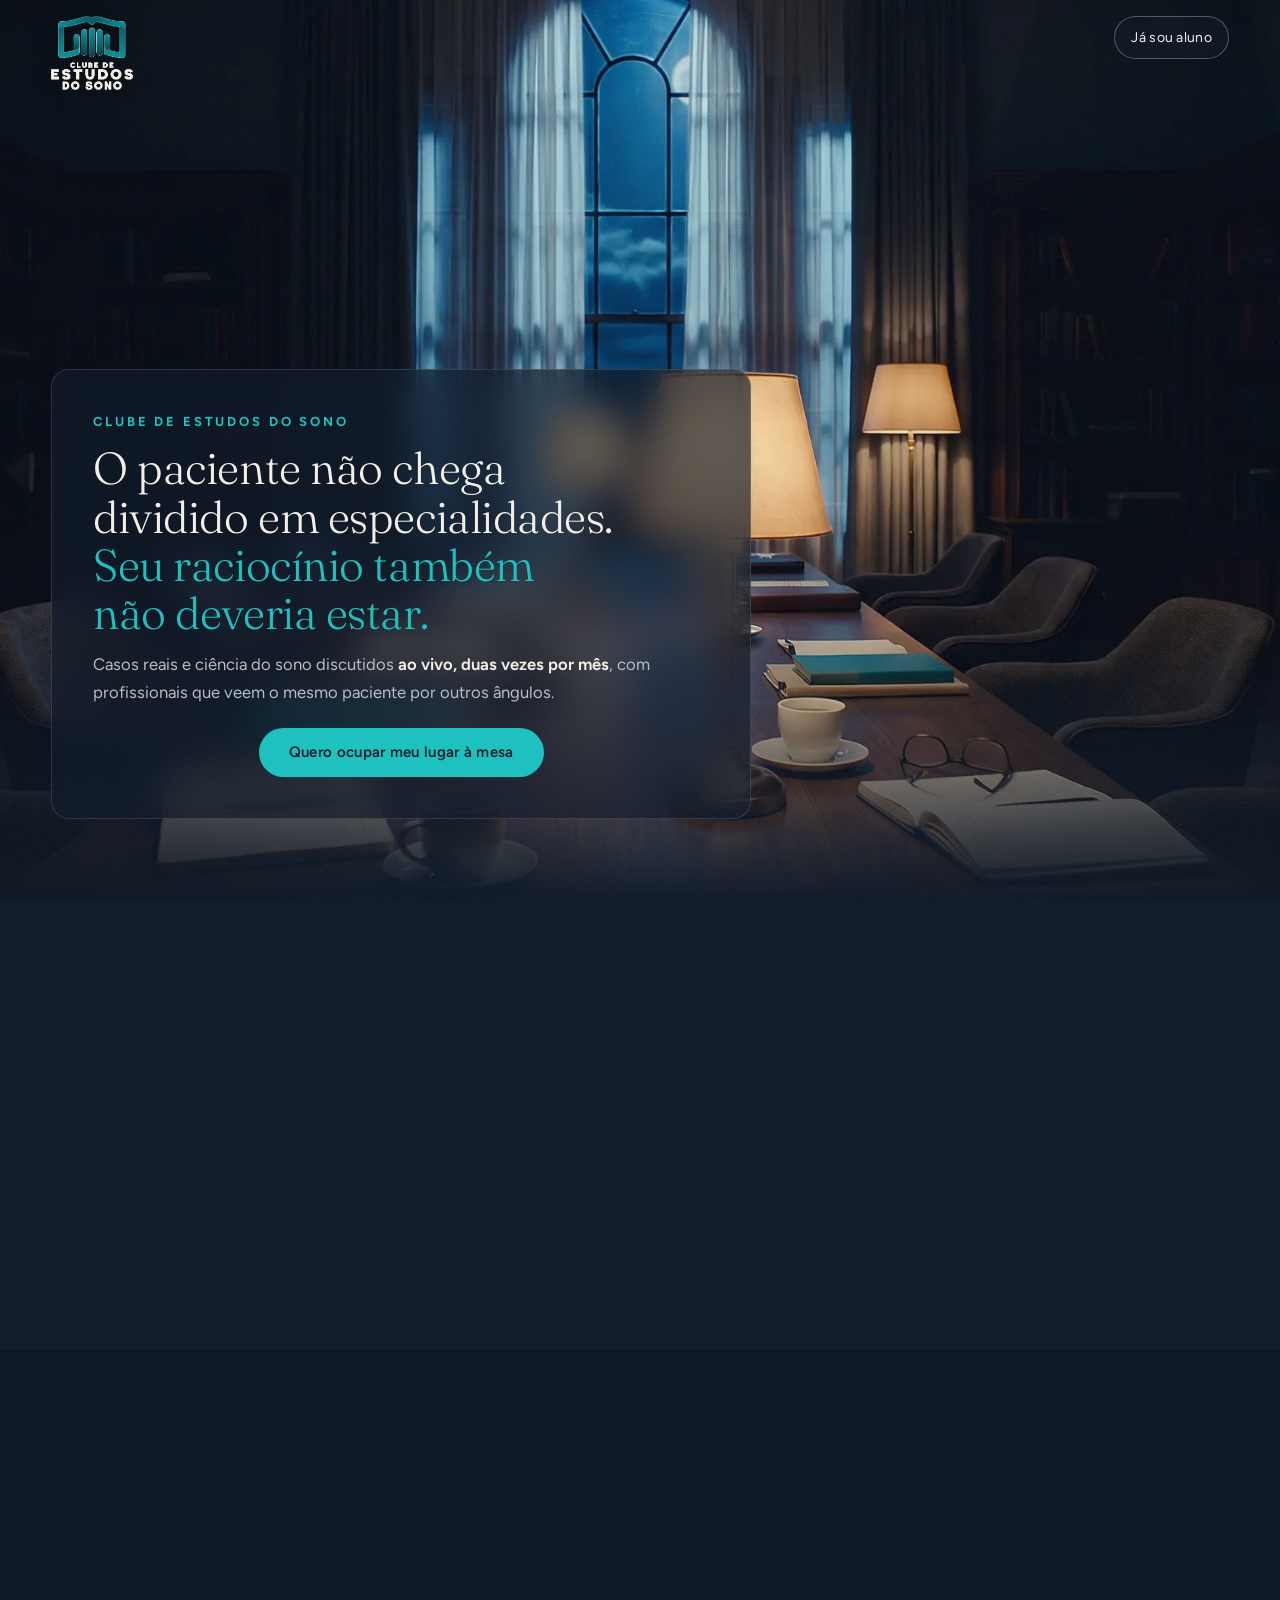
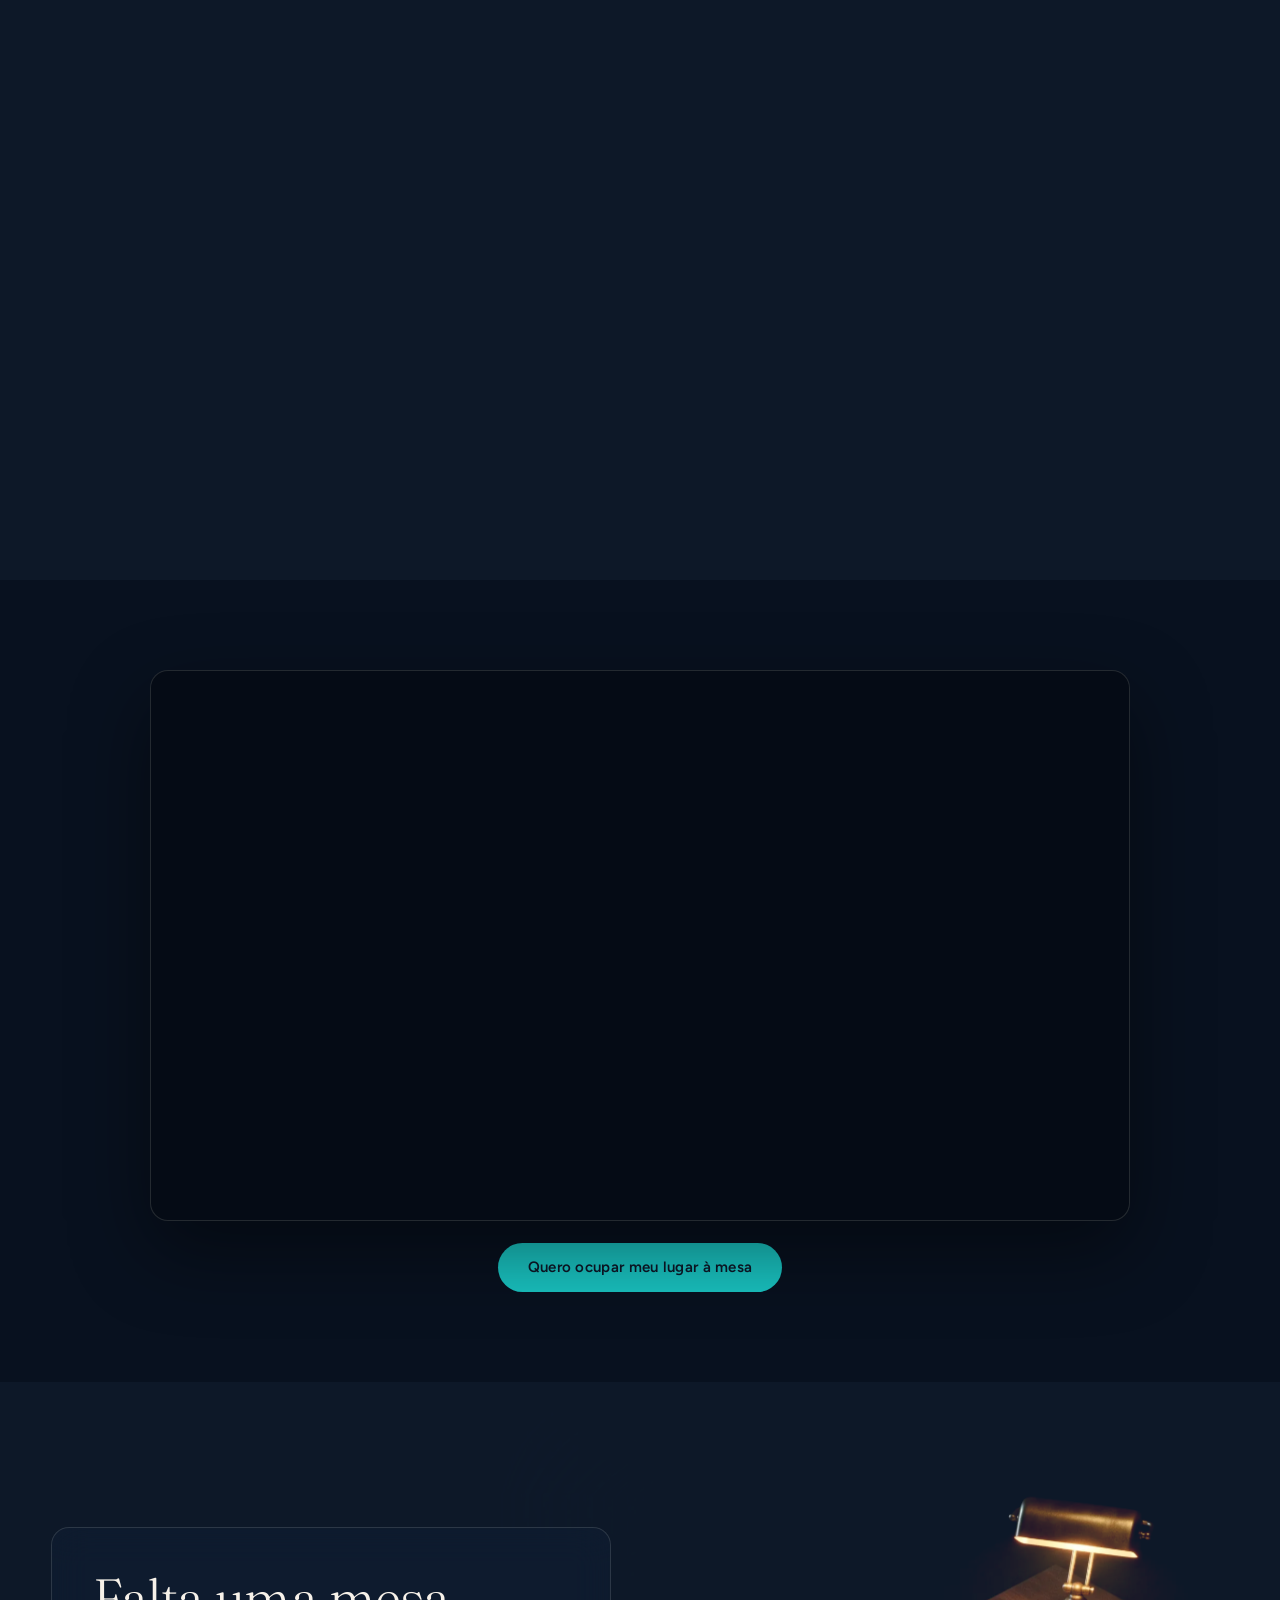
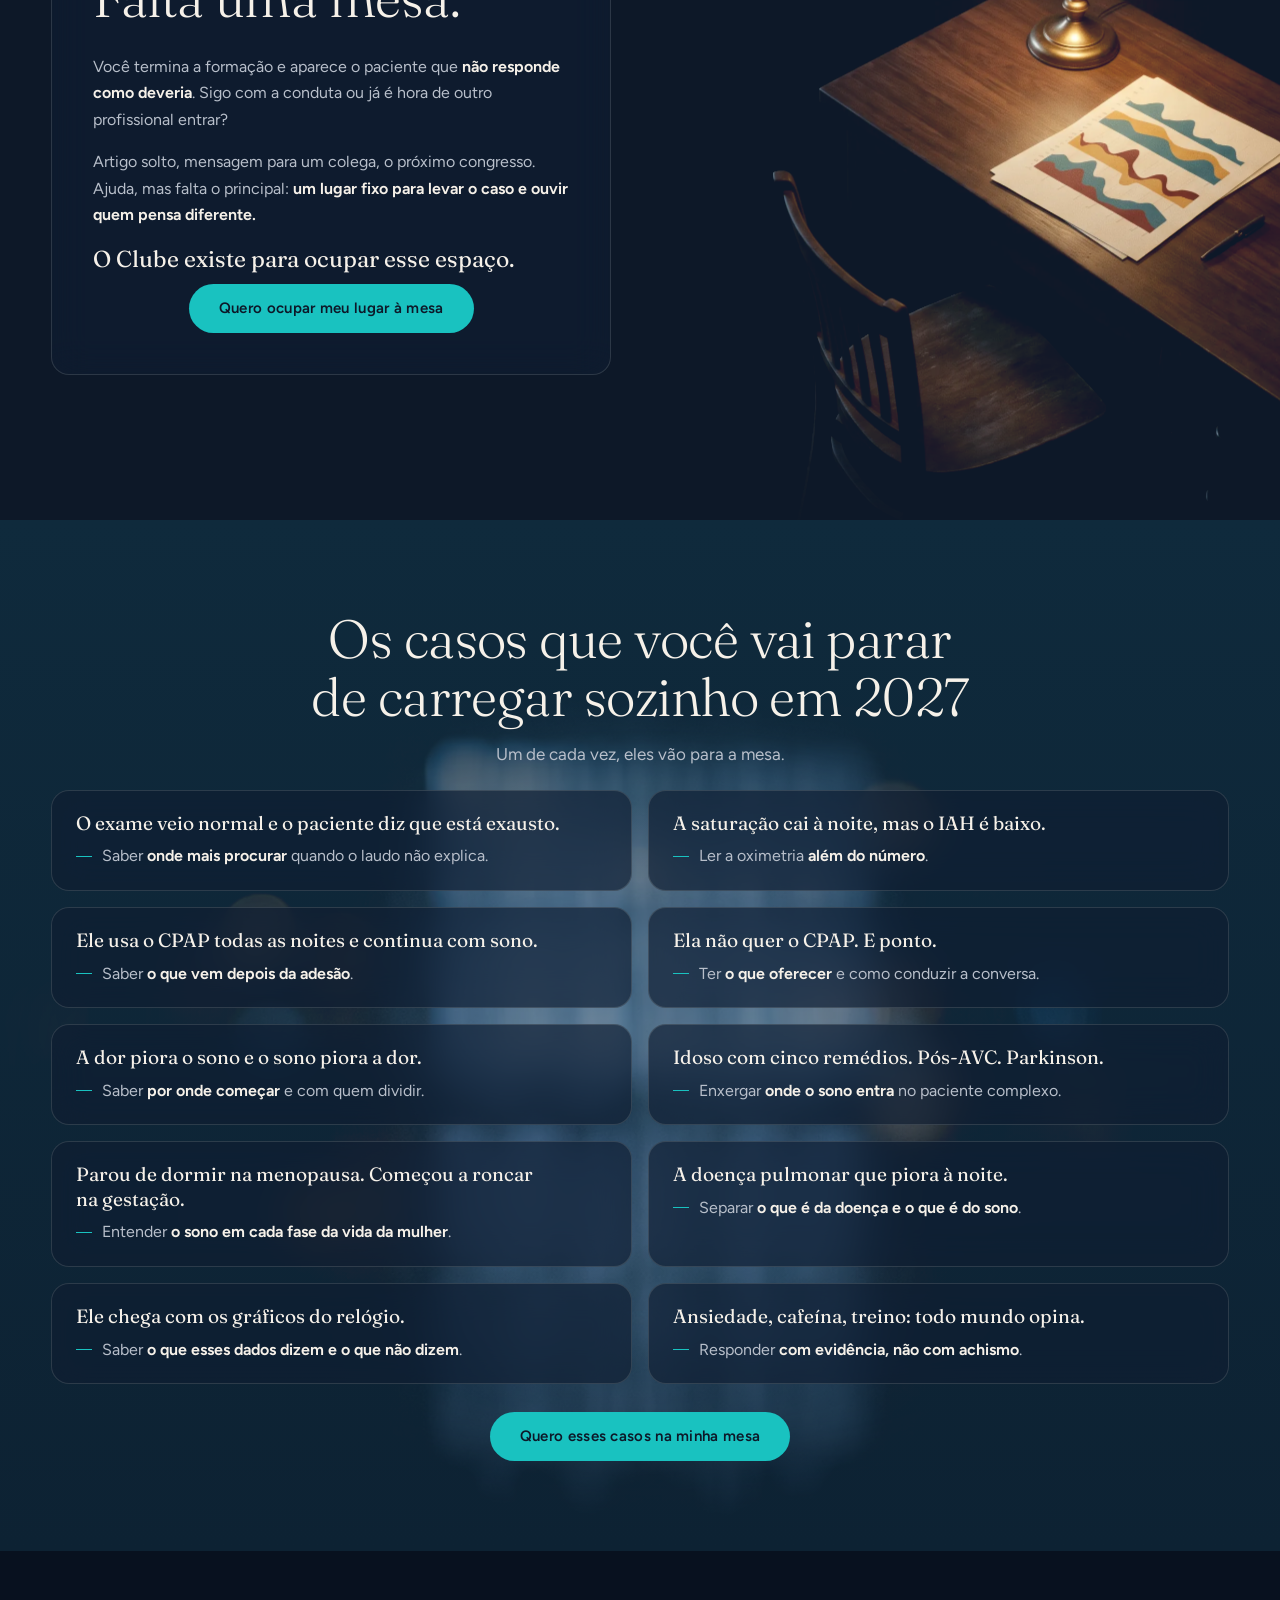
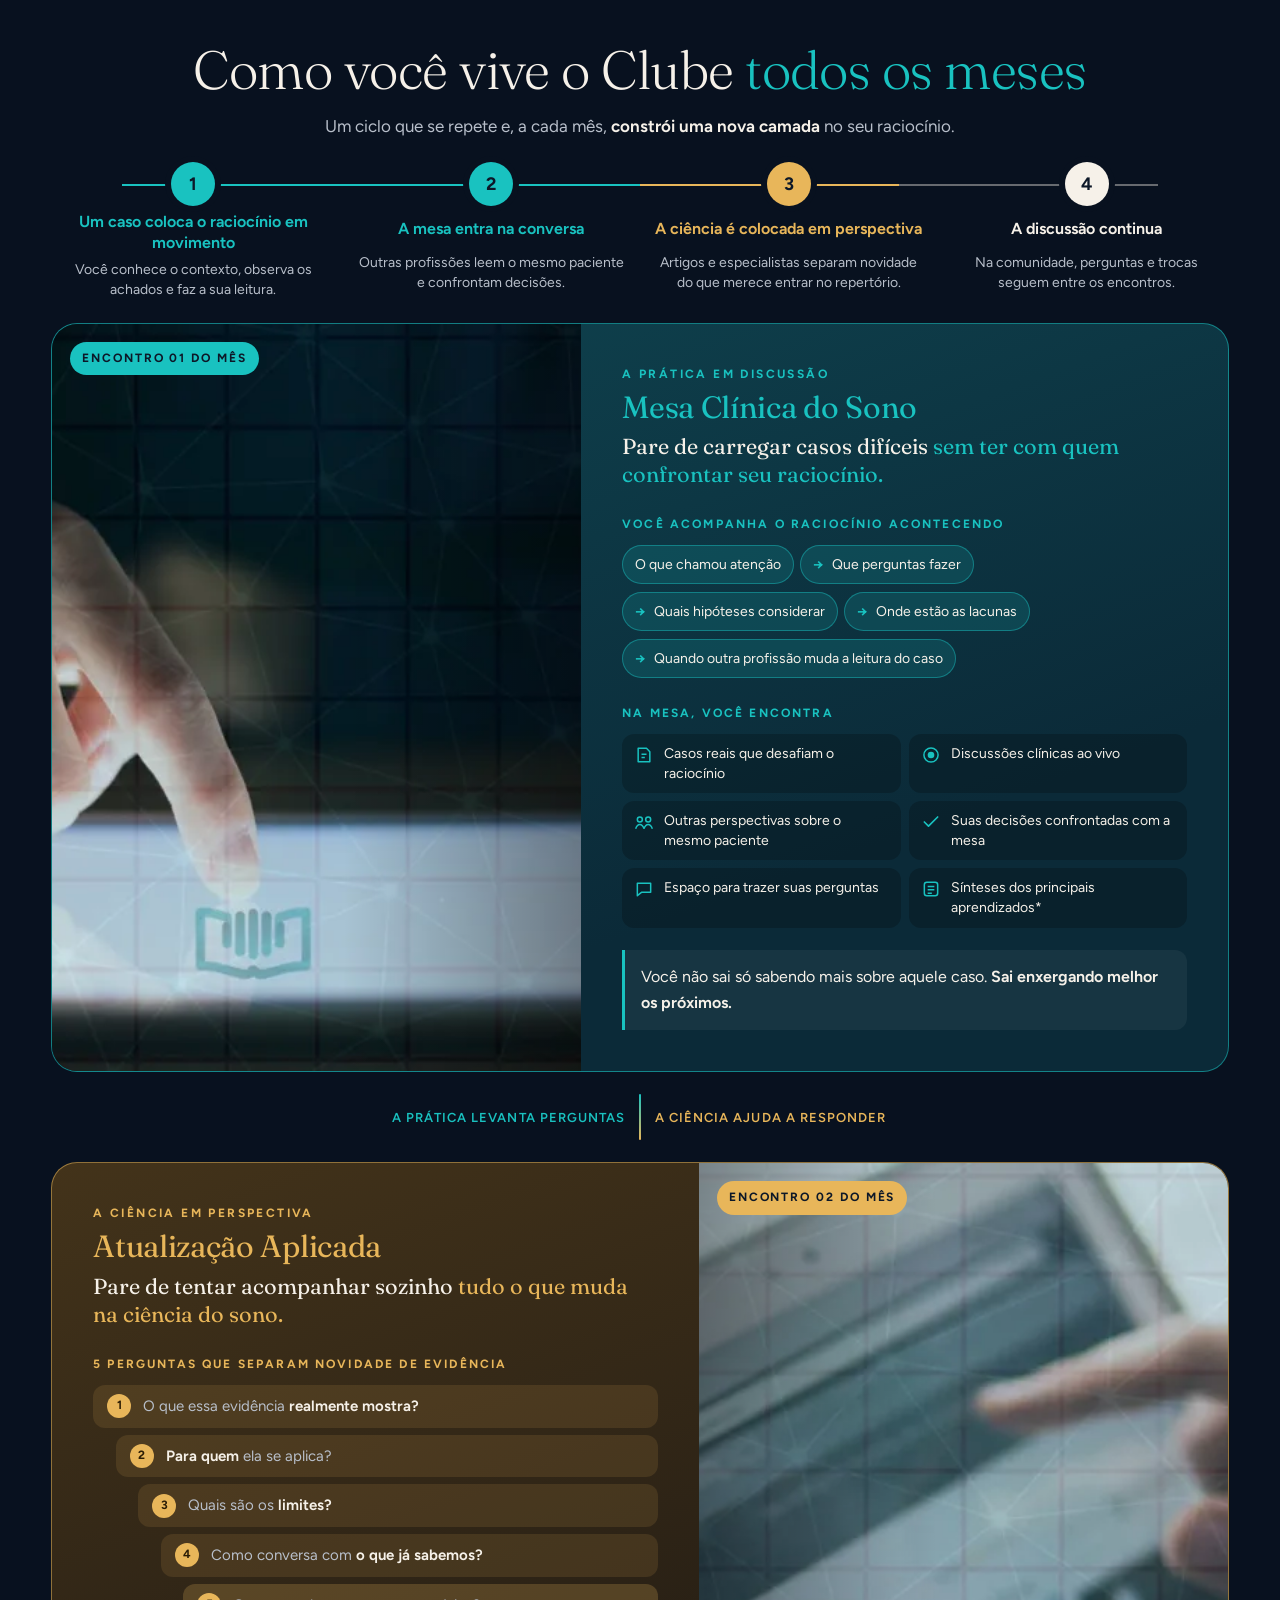
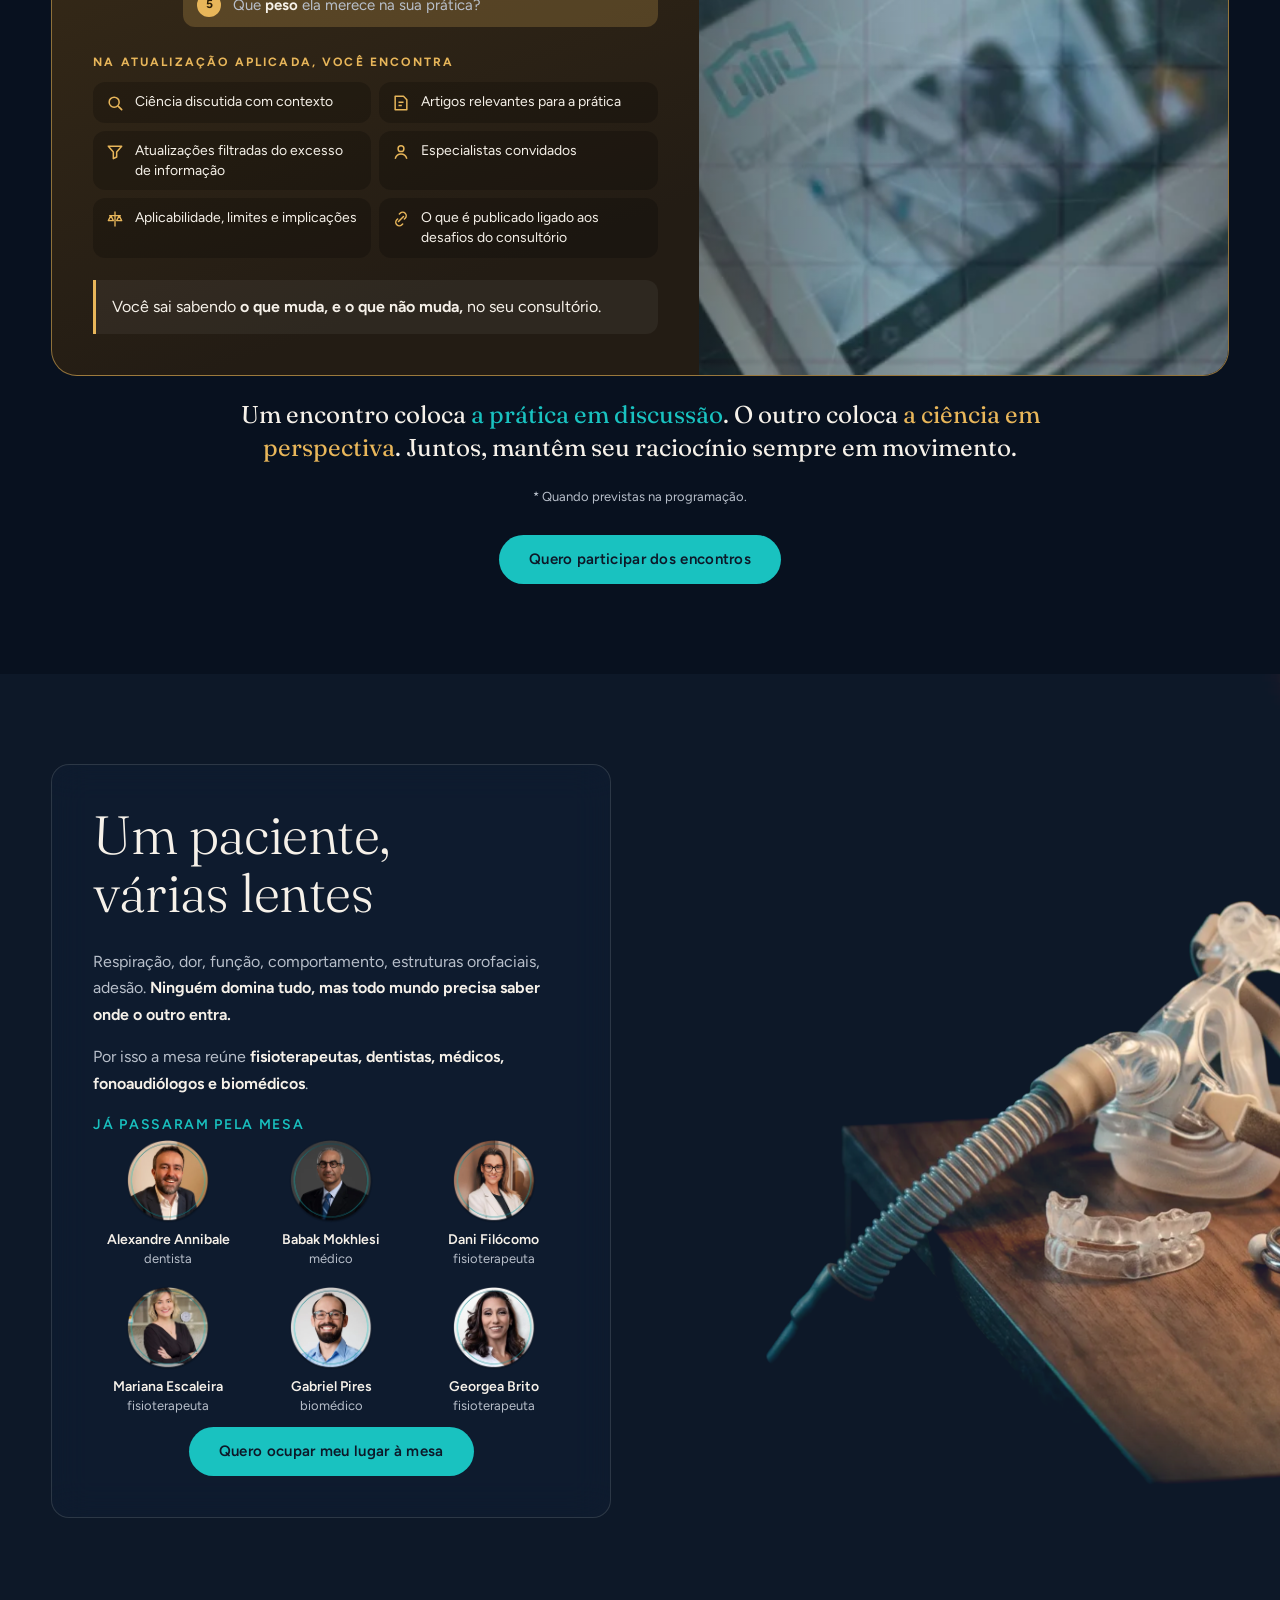
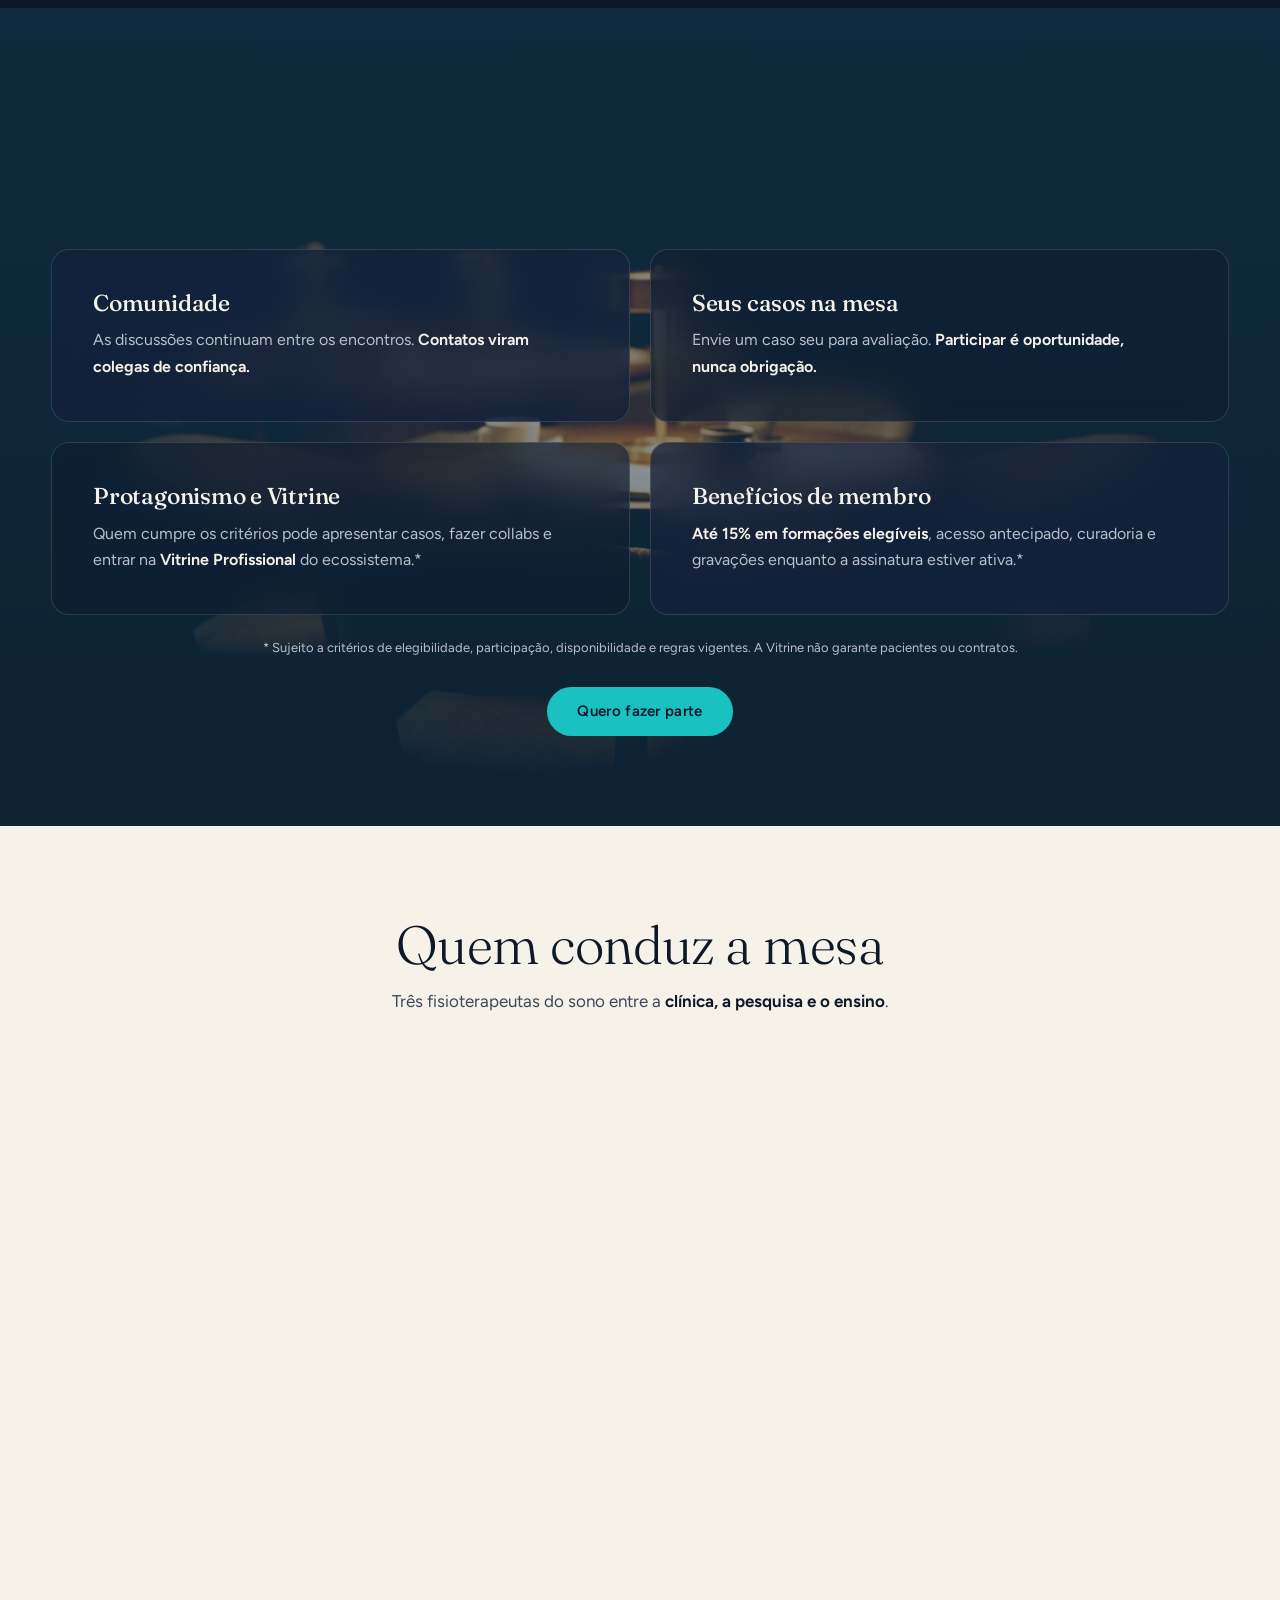
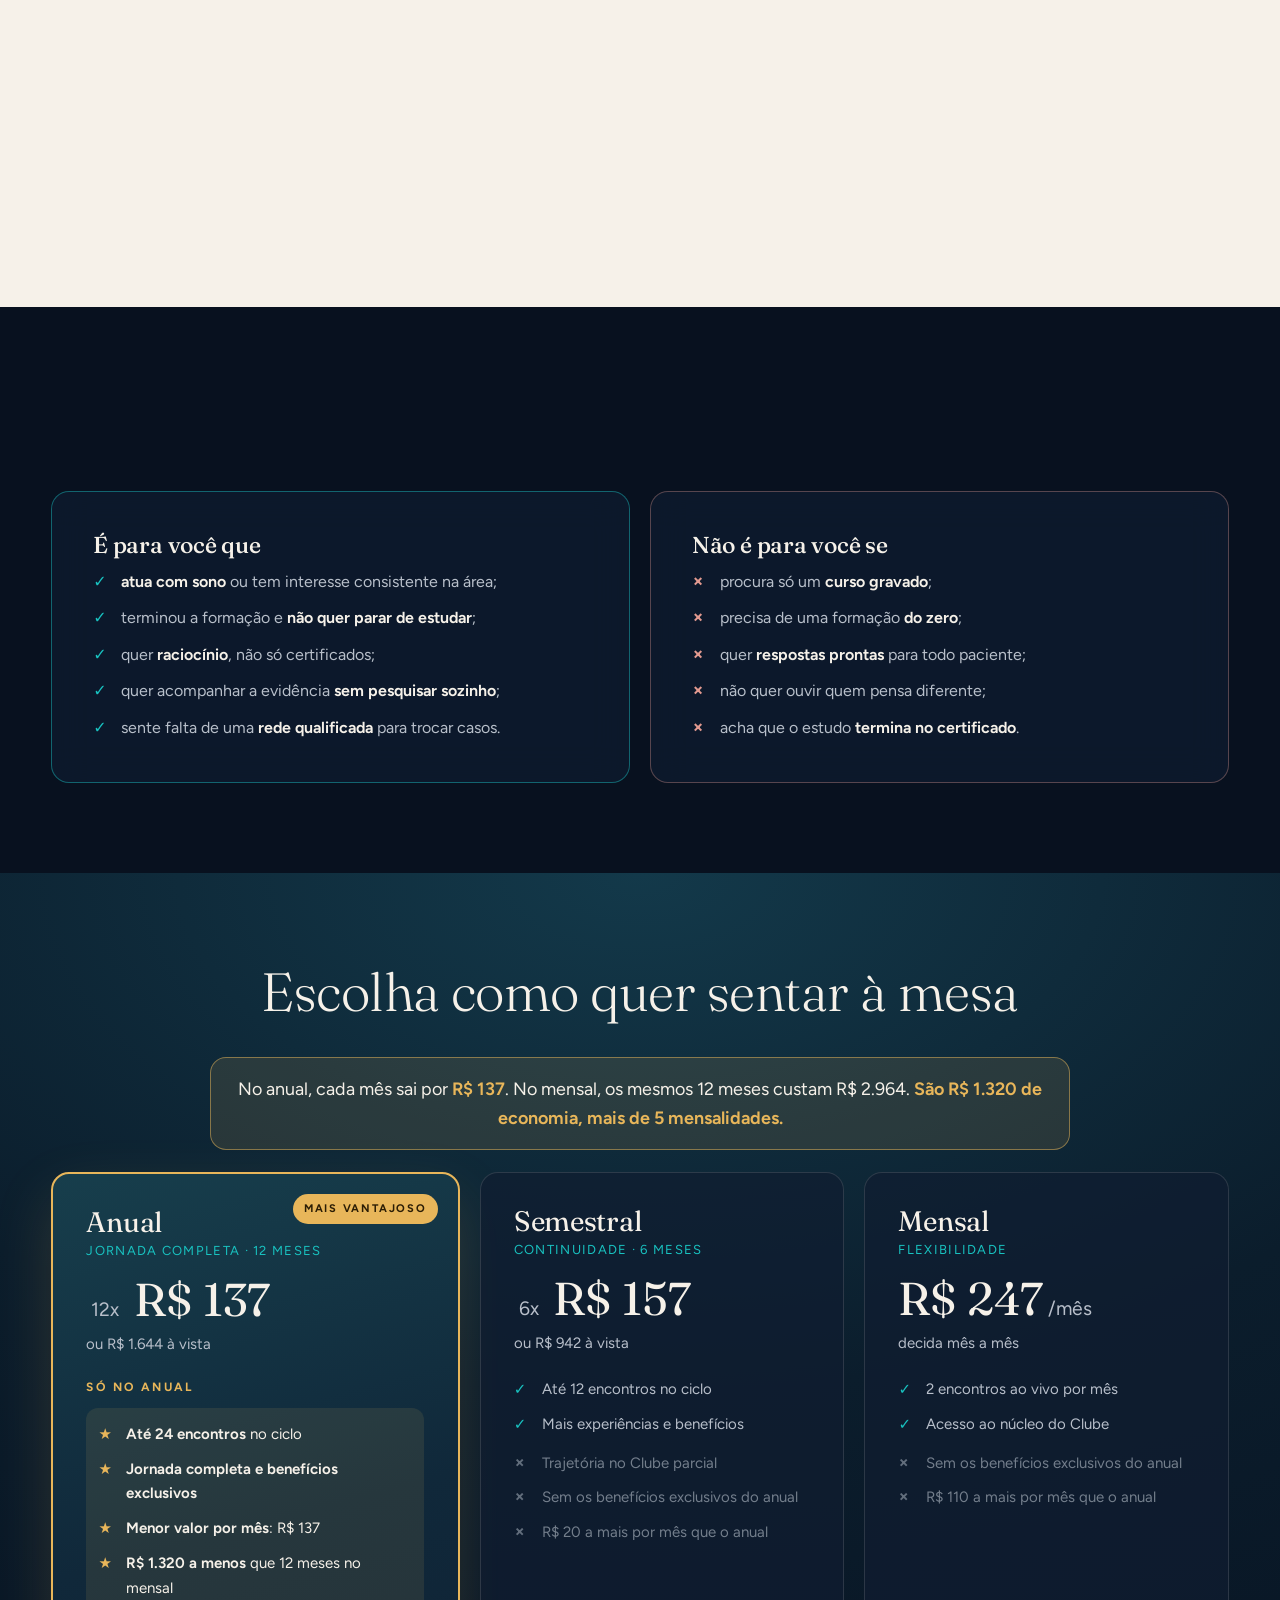
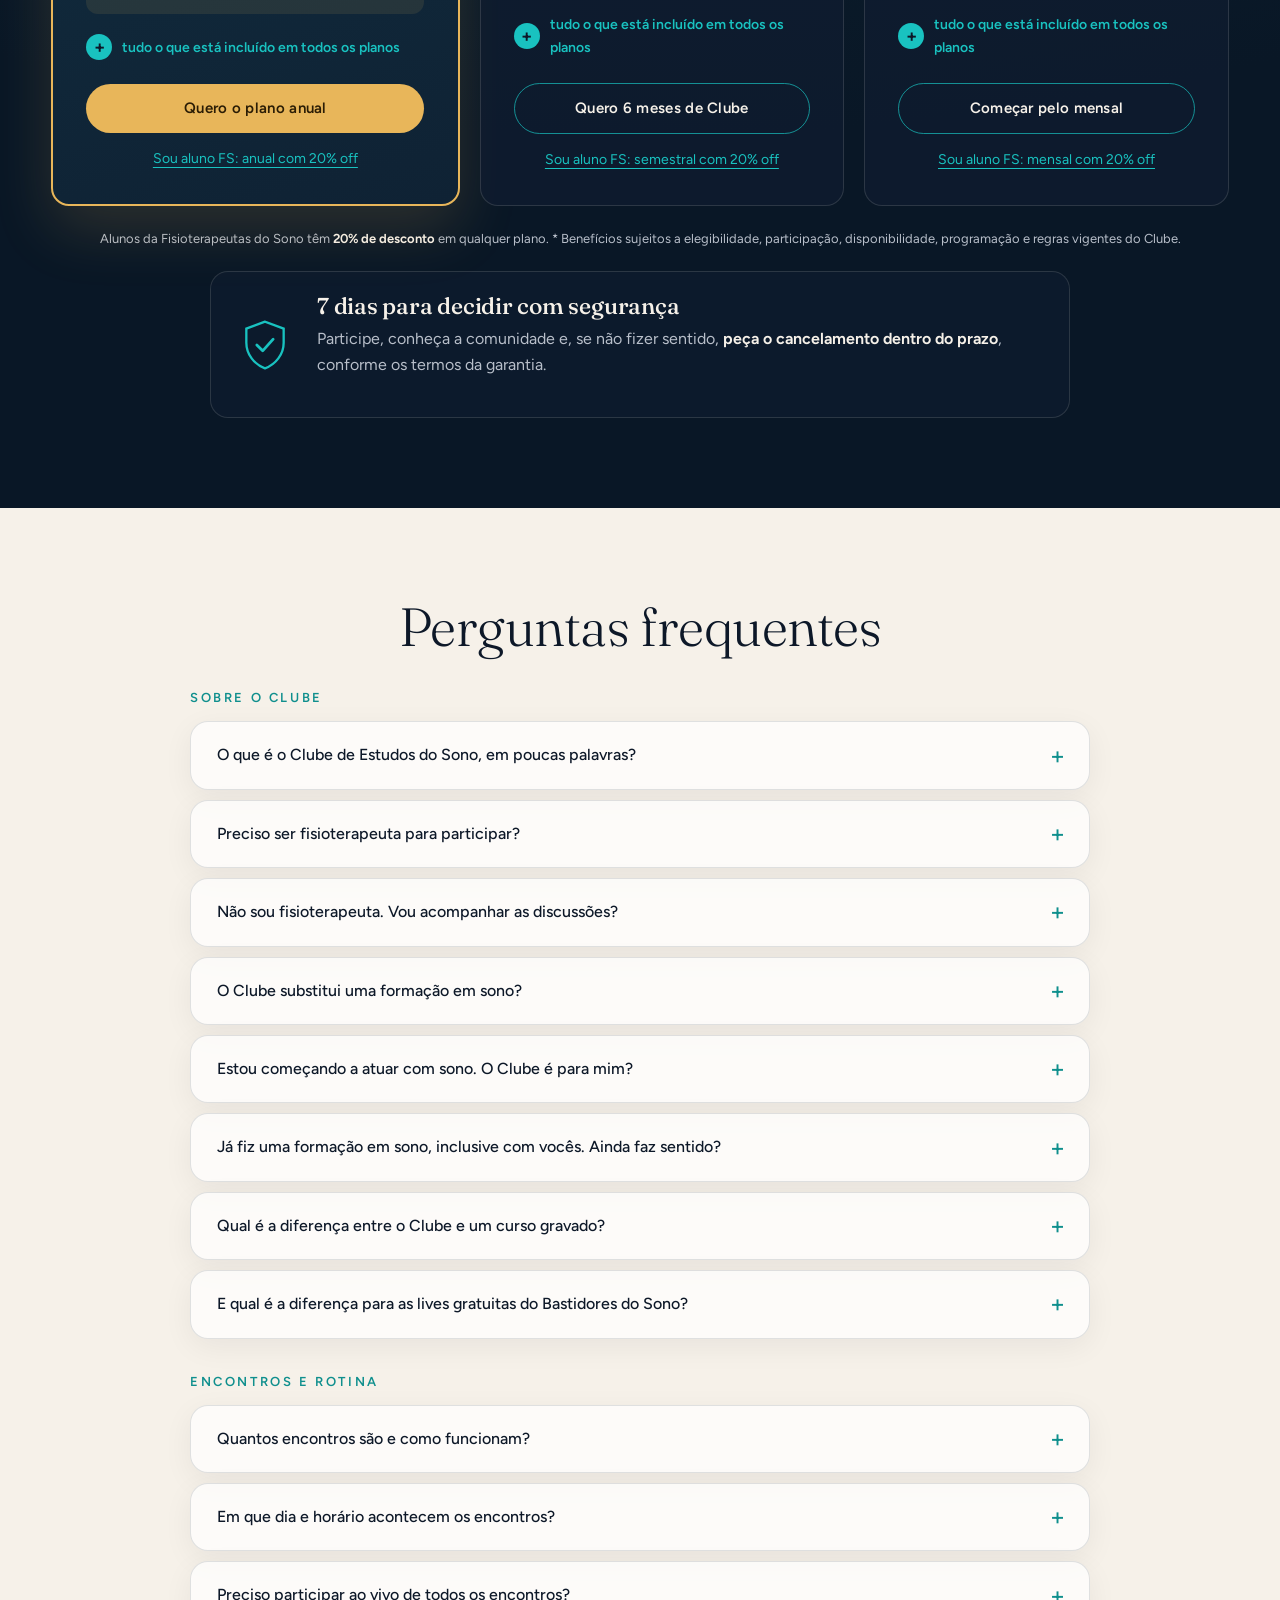
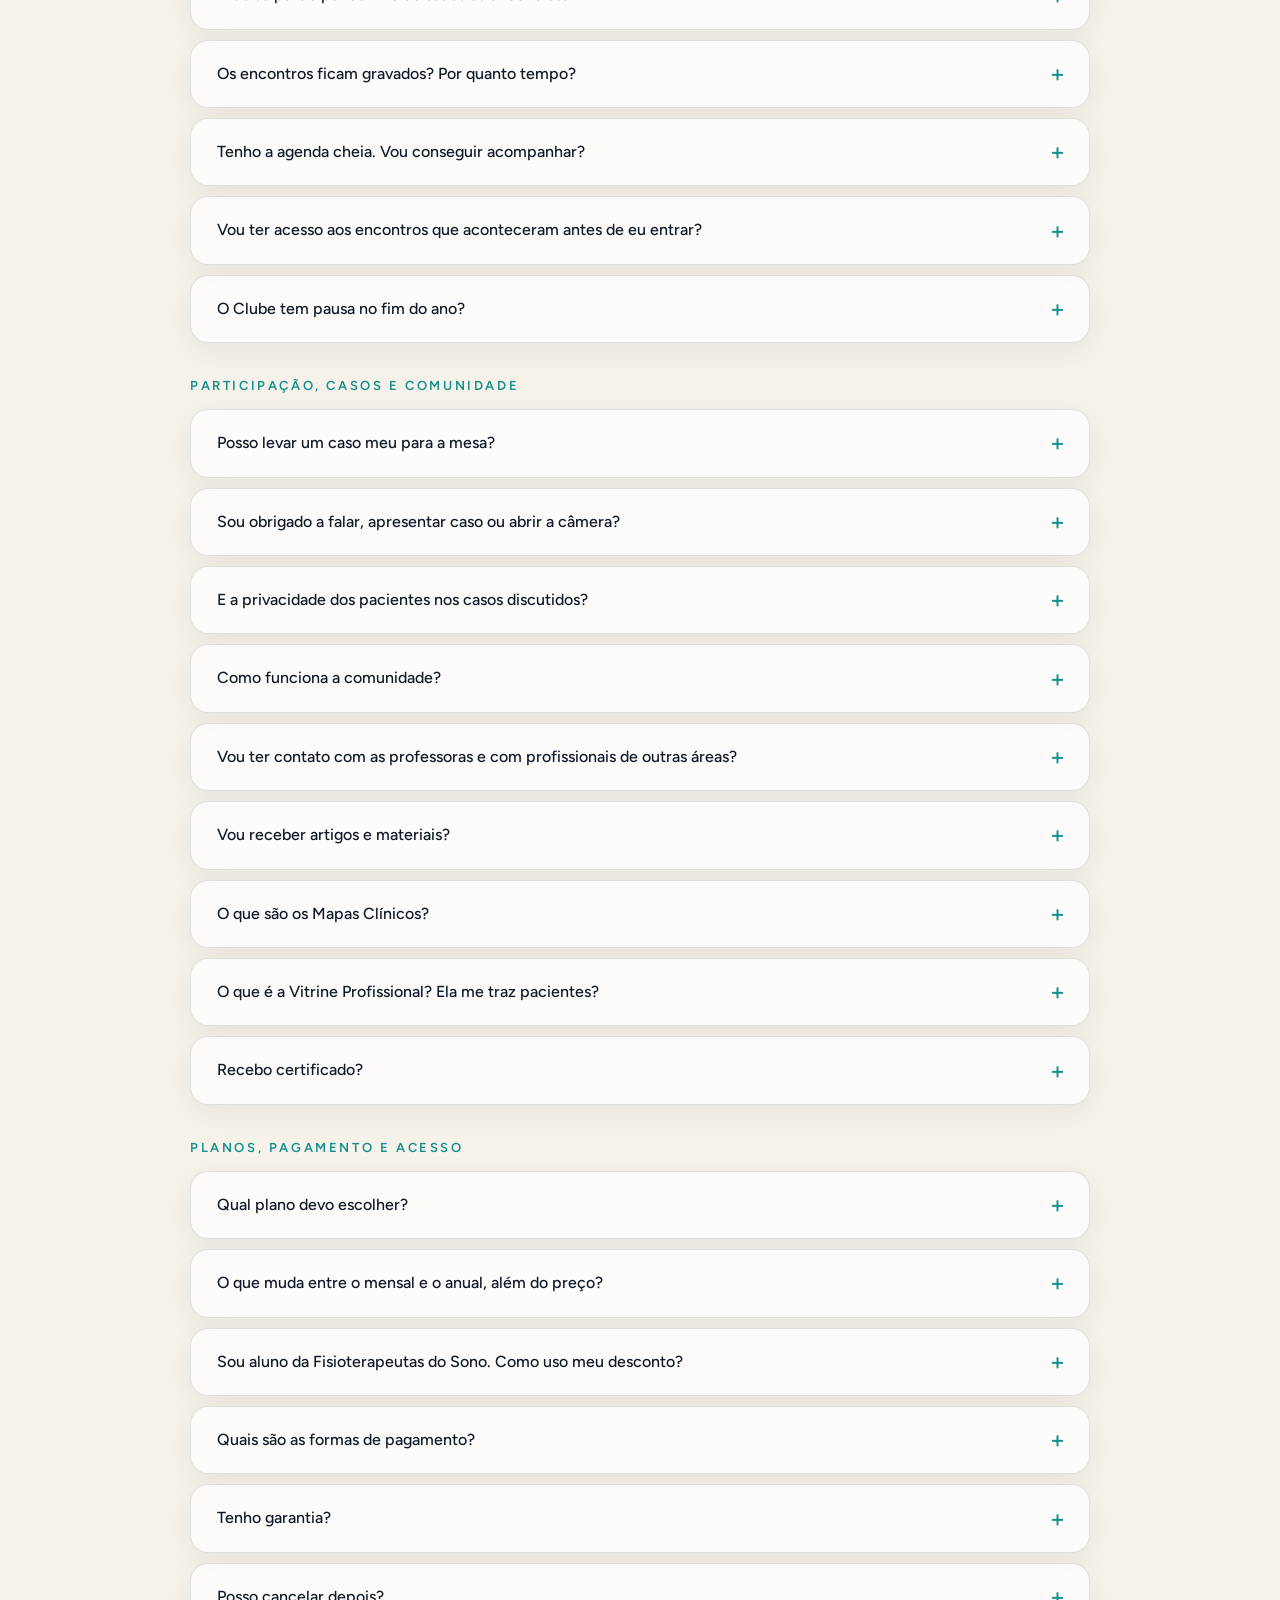
==== clube/index.html @ 0421dd5a "Clube: CTAs centralizados, nova frase do bloco de construção e logo em destaque no celular Co-Author" ====
<!doctype html>
<html lang="pt-BR">
<head>
  <meta charset="utf-8">
  <!-- Google Tag Manager (carrega Pixel da Meta 1091758051420402, GA4 G-PNS8GJSF5W e Google Ads AW-369202674) -->
  <script>(function(w,d,s,l,i){w[l]=w[l]||[];w[l].push({'gtm.start':
  new Date().getTime(),event:'gtm.js'});var f=d.getElementsByTagName(s)[0],
  j=d.createElement(s),dl=l!='dataLayer'?'&l='+l:'';j.async=true;j.src=
  'https://www.googletagmanager.com/gtm.js?id='+i+dl;f.parentNode.insertBefore(j,f);
  })(window,document,'script','dataLayer','GTM-TF9PPGQC');</script>
  <!-- End Google Tag Manager -->
  <!-- Microsoft Clarity -->
  <script>
  (function(c,l,a,r,i,t,y){
      c[a]=c[a]||function(){(c[a].q=c[a].q||[]).push(arguments)};
      t=l.createElement(r);t.async=1;t.src="https://www.clarity.ms/tag/"+i;
      y=l.getElementsByTagName(r)[0];y.parentNode.insertBefore(t,y);
  })(window,document,"clarity","script","zepiqkv9ne");
  </script>
  <!-- End Microsoft Clarity -->
  <meta name="viewport" content="width=device-width, initial-scale=1">
  <title>Clube de Estudos do Sono</title>
  <meta name="description" content="Dois encontros ao vivo por mês para discutir casos reais e ciência do sono com fisioterapeutas, dentistas, médicos, fonoaudiólogos e outros profissionais. Com Flávia Baggio Nerbass, Liliane Mendes e Rafaela Andrade.">
  <meta property="og:title" content="Clube de Estudos do Sono">
  <meta property="og:description" content="O paciente não chega dividido em especialidades. Seu raciocínio também não deveria estar.">
  <meta property="og:image" content="assets/frames/desktop/f_0001.webp">
  <meta name="theme-color" content="#0d1828">
  <link rel="icon" href="assets/logo.png">
  <link rel="preconnect" href="https://fonts.googleapis.com">
  <link rel="preconnect" href="https://fonts.gstatic.com" crossorigin>
  <link href="https://fonts.googleapis.com/css2?family=Fraunces:opsz,wght@9..144,300;9..144,400;9..144,500&family=Figtree:wght@400;500;600;700&display=swap" rel="stylesheet">
  <link rel="preload" as="image" href="assets/frames/desktop/f_0001.webp">
  <link rel="stylesheet" href="estilo.css">
  <script src="tracking.js" defer></script>
</head>
<body>
<!-- Google Tag Manager (noscript) -->
<noscript><iframe src="https://www.googletagmanager.com/ns.html?id=GTM-TF9PPGQC" height="0" width="0" style="display:none;visibility:hidden" title="Google Tag Manager"></iframe></noscript>
<!-- End Google Tag Manager (noscript) -->

<!-- Topo fixo no início da página (não acompanha a rolagem) -->
<header class="topo">
  <a href="#inicio" class="marca" aria-label="Clube de Estudos do Sono">
    <img src="assets/logo-oficial-clara.png" alt="Clube de Estudos do Sono" class="marca-logo marca-logo--oficial">
  </a>
  <a href="https://hotmart.com/pt-br/club/fisioterapeutas-do-sono-educacao-consultoria-e-assistencia-em-saude-ltda" class="menu-cta" target="_blank" rel="noopener">Já sou aluno</a>
</header>

<main>

  <!-- ABERTURA: o vídeo toca com a rolagem (janela à noite → a mesa → a cadeira vaga).
       O 1º momento já mostra nome, transformação e botão (aparece completo no celular). -->
  <section id="inicio" class="cine">
    <div class="cine-palco">
      <canvas class="cine-canvas" aria-hidden="true"></canvas>
      <div class="cine-vinheta"></div>

      <div class="momento momento--abertura ativo" data-de="0" data-ate="0.3">
        <div class="painel painel--vidro">
          <p class="sobretitulo">Clube de Estudos do Sono</p>
          <h1 class="titulo-abertura">O paciente não chega dividido em especialidades. <em>Seu raciocínio também não deveria estar.</em></h1>
          <p class="apoio">Casos reais e ciência do sono discutidos <strong>ao vivo, duas vezes por mês</strong>, com profissionais que veem o mesmo paciente por outros ângulos.</p>
          <a href="#planos" class="botao">Quero ocupar meu lugar à mesa</a>
        </div>
      </div>
      <div class="momento momento--direita" data-de="0.36" data-ate="0.66">
        <div class="painel painel--vidro">
          <p class="destaque">Duas quartas por mês, <strong>uma mesa.</strong></p>
          <p class="apoio"><strong>Mesa Clínica do Sono</strong> para os casos. <strong>Atualização Aplicada</strong> para a ciência.</p>
        </div>
      </div>
      <div class="momento momento--final" data-de="0.74" data-ate="1">
        <div class="painel painel--vidro">
          <p class="destaque">Tem um <strong>lugar vago</strong> nessa mesa.</p>
          <a href="#planos" class="botao">Quero ocupar meu lugar à mesa</a>
        </div>
      </div>

      <div class="cine-dica" aria-hidden="true"><span></span>role</div>
    </div>
  </section>

  <!-- VSL: toca sozinho (sem som) quando aparece na tela. Endereço do vídeo em config.js → vsl.
       Sem vídeo configurado, o bloco fica escondido no site publicado. -->
  <section id="vsl" class="secao secao--vsl" hidden>
    <div class="vsl-moldura">
      <div class="vsl-video" data-vsl></div>
      <button class="vsl-som" type="button" hidden>Toque para ativar o som</button>
    </div>
    <a href="#planos" class="botao">Quero ocupar meu lugar à mesa</a>
  </section>

  <!-- DEPOIS DA FORMAÇÃO -->
  <section id="depois" class="secao secao--a">
    <img class="arte arte--direita" src="assets/img/depois.webp" alt="" loading="lazy">
    <div class="secao-grade">
      <div class="painel revelar">
        <h2>Falta uma mesa.</h2>
        <p>Você termina a formação e aparece o paciente que <strong>não responde como deveria</strong>. Sigo com a conduta ou já é hora de outro profissional entrar?</p>
        <p>Artigo solto, mensagem para um colega, o próximo congresso. Ajuda, mas falta o principal: <strong>um lugar fixo para levar o caso e ouvir quem pensa diferente.</strong></p>
        <p class="frase">O Clube existe para ocupar esse espaço.</p>
        <a href="#planos" class="botao">Quero ocupar meu lugar à mesa</a>
      </div>
    </div>
  </section>

  <!-- DORES E DESEJOS (vindas do calendário 2027, sem citar os temas) -->
  <section id="em-2027" class="secao secao--larga secao--b">
    <img class="arte arte--fundo" src="assets/img/dores.webp" alt="" loading="lazy">
    <div class="cabecalho revelar">
      <h2>Os casos que você vai parar de carregar sozinho em 2027</h2>
      <p>Um de cada vez, eles vão para a mesa.</p>
    </div>
    <ul class="dores">
      <li class="painel revelar"><p class="dor">O exame veio normal e o paciente diz que está exausto.</p><p class="desejo">Saber <strong>onde mais procurar</strong> quando o laudo não explica.</p></li>
      <li class="painel revelar"><p class="dor">A saturação cai à noite, mas o IAH é baixo.</p><p class="desejo">Ler a oximetria <strong>além do número</strong>.</p></li>
      <li class="painel revelar"><p class="dor">Ele usa o CPAP todas as noites e continua com sono.</p><p class="desejo">Saber <strong>o que vem depois da adesão</strong>.</p></li>
      <li class="painel revelar"><p class="dor">Ela não quer o CPAP. E ponto.</p><p class="desejo">Ter <strong>o que oferecer</strong> e como conduzir a conversa.</p></li>
      <li class="painel revelar"><p class="dor">A dor piora o sono e o sono piora a dor.</p><p class="desejo">Saber <strong>por onde começar</strong> e com quem dividir.</p></li>
      <li class="painel revelar"><p class="dor">Idoso com cinco remédios. Pós-AVC. Parkinson.</p><p class="desejo">Enxergar <strong>onde o sono entra</strong> no paciente complexo.</p></li>
      <li class="painel revelar"><p class="dor">Parou de dormir na menopausa. Começou a roncar na gestação.</p><p class="desejo">Entender <strong>o sono em cada fase da vida da mulher</strong>.</p></li>
      <li class="painel revelar"><p class="dor">A doença pulmonar que piora à noite.</p><p class="desejo">Separar <strong>o que é da doença e o que é do sono</strong>.</p></li>
      <li class="painel revelar"><p class="dor">Ele chega com os gráficos do relógio.</p><p class="desejo">Saber <strong>o que esses dados dizem e o que não dizem</strong>.</p></li>
      <li class="painel revelar"><p class="dor">Ansiedade, cafeína, treino: todo mundo opina.</p><p class="desejo">Responder <strong>com evidência, não com achismo</strong>.</p></li>
    </ul>
    <a href="#planos" class="botao revelar">Quero esses casos na minha mesa</a>
  </section>

  <!-- COMO FUNCIONA: o ciclo do mês + os dois encontros explicados com imagem (estrutura da página oficial) -->
  <section id="como-funciona" class="secao secao--larga secao--c">
    <div class="cabecalho revelar">
      <h2>Como você vive o Clube <em>todos os meses</em></h2>
      <p>Um ciclo que se repete e, a cada mês, <strong>constrói uma nova camada</strong> no seu raciocínio.</p>
    </div>

    <ol class="ciclo revelar" aria-label="O ciclo do mês">
      <li class="ciclo--mesa"><b>1</b><strong>Um caso coloca o raciocínio em movimento</strong><span>Você conhece o contexto, observa os achados e faz a sua leitura.</span></li>
      <li class="ciclo--mesa"><b>2</b><strong>A mesa entra na conversa</strong><span>Outras profissões leem o mesmo paciente e confrontam decisões.</span></li>
      <li class="ciclo--atual"><b>3</b><strong>A ciência é colocada em perspectiva</strong><span>Artigos e especialistas separam novidade do que merece entrar no repertório.</span></li>
      <li class="ciclo--com"><b>4</b><strong>A discussão continua</strong><span>Na comunidade, perguntas e trocas seguem entre os encontros.</span></li>
    </ol>

    <!-- Encontro 1 -->
    <article class="encontro encontro--mesa revelar">
      <div class="encontro-foto">
        <img src="assets/encontros/mesa.webp" alt="Mão tocando a tela de um tablet com o símbolo do Clube" loading="lazy">
        <span class="encontro-selo">Encontro 01 do mês</span>
      </div>
      <div class="encontro-corpo">
        <p class="encontro-tag">A prática em discussão</p>
        <h3>Mesa Clínica do Sono</h3>
        <p class="encontro-dor">Pare de carregar casos difíceis <strong>sem ter com quem confrontar seu raciocínio.</strong></p>
        <p class="encontro-rotulo">Você acompanha o raciocínio acontecendo</p>
        <ol class="trilha">
          <li>O que chamou atenção</li>
          <li>Que perguntas fazer</li>
          <li>Quais hipóteses considerar</li>
          <li>Onde estão as lacunas</li>
          <li>Quando outra profissão muda a leitura do caso</li>
        </ol>
        <p class="encontro-rotulo">Na mesa, você encontra</p>
        <ul class="achados">
          <li><svg viewBox="0 0 24 24" aria-hidden="true"><path d="M5 4h10l4 4v12H5z M9 11h6M9 15h4" fill="none" stroke="currentColor" stroke-width="1.8" stroke-linejoin="round"/></svg>Casos reais que desafiam o raciocínio</li>
          <li><svg viewBox="0 0 24 24" aria-hidden="true"><circle cx="12" cy="12" r="4" fill="currentColor"/><circle cx="12" cy="12" r="8.5" fill="none" stroke="currentColor" stroke-width="1.8"/></svg>Discussões clínicas ao vivo</li>
          <li><svg viewBox="0 0 24 24" aria-hidden="true"><circle cx="7" cy="9" r="3" fill="none" stroke="currentColor" stroke-width="1.8"/><circle cx="17" cy="9" r="3" fill="none" stroke="currentColor" stroke-width="1.8"/><path d="M2 20c1-3 3-5 5-5s4 2 5 5M12 20c1-3 3-5 5-5s4 2 5 5" fill="none" stroke="currentColor" stroke-width="1.8"/></svg>Outras perspectivas sobre o mesmo paciente</li>
          <li><svg viewBox="0 0 24 24" aria-hidden="true"><path d="M4 12l5 5L20 6" fill="none" stroke="currentColor" stroke-width="2" stroke-linecap="round" stroke-linejoin="round"/></svg>Suas decisões confrontadas com a mesa</li>
          <li><svg viewBox="0 0 24 24" aria-hidden="true"><path d="M4 5h16v11H9l-5 4z" fill="none" stroke="currentColor" stroke-width="1.8" stroke-linejoin="round"/></svg>Espaço para trazer suas perguntas</li>
          <li><svg viewBox="0 0 24 24" aria-hidden="true"><rect x="4" y="4" width="16" height="16" rx="3" fill="none" stroke="currentColor" stroke-width="1.8"/><path d="M8 9h8M8 13h8M8 17h5" stroke="currentColor" stroke-width="1.8"/></svg>Sínteses dos principais aprendizados*</li>
        </ul>
        <p class="encontro-sai">Você não sai só sabendo mais sobre aquele caso. <strong>Sai enxergando melhor os próximos.</strong></p>
      </div>
    </article>

    <div class="ponte revelar" aria-hidden="true"><span>a prática levanta perguntas</span><i></i><span>a ciência ajuda a responder</span></div>

    <!-- Encontro 2 -->
    <article class="encontro encontro--atual encontro--inverso revelar">
      <div class="encontro-foto">
        <img src="assets/encontros/atualizacao.webp" alt="Mão navegando em um artigo científico no tablet" loading="lazy">
        <span class="encontro-selo">Encontro 02 do mês</span>
      </div>
      <div class="encontro-corpo">
        <p class="encontro-tag">A ciência em perspectiva</p>
        <h3>Atualização Aplicada</h3>
        <p class="encontro-dor">Pare de tentar acompanhar sozinho <strong>tudo o que muda na ciência do sono.</strong></p>
        <p class="encontro-rotulo">5 perguntas que separam novidade de evidência</p>
        <ol class="filtro">
          <li><span>O que essa evidência <strong>realmente mostra?</strong></span></li>
          <li><span><strong>Para quem</strong> ela se aplica?</span></li>
          <li><span>Quais são os <strong>limites?</strong></span></li>
          <li><span>Como conversa com <strong>o que já sabemos?</strong></span></li>
          <li><span>Que <strong>peso</strong> ela merece na sua prática?</span></li>
        </ol>
        <p class="encontro-rotulo">Na Atualização Aplicada, você encontra</p>
        <ul class="achados">
          <li><svg viewBox="0 0 24 24" aria-hidden="true"><circle cx="11" cy="11" r="6" fill="none" stroke="currentColor" stroke-width="1.8"/><path d="m16 16 4 4" stroke="currentColor" stroke-width="2" stroke-linecap="round"/></svg>Ciência discutida com contexto</li>
          <li><svg viewBox="0 0 24 24" aria-hidden="true"><path d="M5 4h10l4 4v12H5z M9 11h6M9 15h4" fill="none" stroke="currentColor" stroke-width="1.8" stroke-linejoin="round"/></svg>Artigos relevantes para a prática</li>
          <li><svg viewBox="0 0 24 24" aria-hidden="true"><path d="M4 5h16l-6 7v6l-4 2v-8z" fill="none" stroke="currentColor" stroke-width="1.8" stroke-linejoin="round"/></svg>Atualizações filtradas do excesso de informação</li>
          <li><svg viewBox="0 0 24 24" aria-hidden="true"><circle cx="12" cy="8" r="3.5" fill="none" stroke="currentColor" stroke-width="1.8"/><path d="M5 20c1.2-3.5 3.8-5.5 7-5.5s5.8 2 7 5.5" fill="none" stroke="currentColor" stroke-width="1.8"/></svg>Especialistas convidados</li>
          <li><svg viewBox="0 0 24 24" aria-hidden="true"><path d="M12 3v18M5 8h14M7 8l-3 6h6zM17 8l-3 6h6z" fill="none" stroke="currentColor" stroke-width="1.6" stroke-linejoin="round"/></svg>Aplicabilidade, limites e implicações</li>
          <li><svg viewBox="0 0 24 24" aria-hidden="true"><path d="M9 15l6-6M10 6l1-1a4 4 0 0 1 6 6l-1 1M14 18l-1 1a4 4 0 0 1-6-6l1-1" fill="none" stroke="currentColor" stroke-width="1.8" stroke-linecap="round"/></svg>O que é publicado ligado aos desafios do consultório</li>
        </ul>
        <p class="encontro-sai">Você sai sabendo <strong>o que muda, e o que não muda,</strong> no seu consultório.</p>
      </div>
    </article>

    <p class="juntos revelar">Um encontro coloca <strong class="t-mesa">a prática em discussão</strong>. O outro coloca <strong class="t-atual">a ciência em perspectiva</strong>. Juntos, mantêm seu raciocínio sempre em movimento.</p>
    <p class="asterisco">* Quando previstas na programação.</p>
    <a href="#planos" class="botao revelar">Quero participar dos encontros</a>
  </section>

  <!-- MUITAS LENTES, UM PACIENTE -->
  <section id="multiprofissional" class="secao secao--a">
    <img class="arte arte--direita" src="assets/img/lentes.webp" alt="" loading="lazy">
    <div class="secao-grade">
      <div class="painel revelar">
        <h2>Um paciente, várias lentes</h2>
        <p>Respiração, dor, função, comportamento, estruturas orofaciais, adesão. <strong>Ninguém domina tudo, mas todo mundo precisa saber onde o outro entra.</strong></p>
        <p>Por isso a mesa reúne <strong>fisioterapeutas, dentistas, médicos, fonoaudiólogos e biomédicos</strong>.</p>
        <h3 class="subtitulo">Já passaram pela mesa</h3>
        <ul class="convidados">
          <li><img src="assets/convidados/annibale.webp" alt="" loading="lazy"><strong>Alexandre Annibale</strong><span>dentista</span></li>
          <li><img src="assets/convidados/mokhlesi.webp" alt="" loading="lazy"><strong>Babak Mokhlesi</strong><span>médico</span></li>
          <li><img src="assets/convidados/filocomo.webp" alt="" loading="lazy"><strong>Dani Filócomo</strong><span>fisioterapeuta</span></li>
          <li><img src="assets/convidados/escaleira.webp" alt="" loading="lazy"><strong>Mariana Escaleira</strong><span>fisioterapeuta</span></li>
          <li><img src="assets/convidados/pires.webp" alt="" loading="lazy"><strong>Gabriel Pires</strong><span>biomédico</span></li>
          <li><img src="assets/convidados/brito.webp" alt="" loading="lazy"><strong>Georgea Brito</strong><span>fisioterapeuta</span></li>
        </ul>
        <a href="#planos" class="botao">Quero ocupar meu lugar à mesa</a>
      </div>
    </div>
  </section>

  <!-- O QUE VOCÊ CONSTRÓI -->
  <section id="constroi" class="secao secao--larga secao--b">
    <img class="arte arte--fundo" src="assets/img/constroi.webp" alt="" loading="lazy">
    <div class="cabecalho revelar">
      <h2>Os encontros são só o começo. <em>O que você constrói aqui fica com você.</em></h2>
    </div>
    <div class="blocos">
      <article class="painel revelar">
        <h3>Comunidade</h3>
        <p>As discussões continuam entre os encontros. <strong>Contatos viram colegas de confiança.</strong></p>
      </article>
      <article class="painel revelar">
        <h3>Seus casos na mesa</h3>
        <p>Envie um caso seu para avaliação. <strong>Participar é oportunidade, nunca obrigação.</strong></p>
      </article>
      <article class="painel revelar">
        <h3>Protagonismo e Vitrine</h3>
        <p>Quem cumpre os critérios pode apresentar casos, fazer collabs e entrar na <strong>Vitrine Profissional</strong> do ecossistema.*</p>
      </article>
      <article class="painel revelar">
        <h3>Benefícios de membro</h3>
        <p><strong>Até 15% em formações elegíveis</strong>, acesso antecipado, curadoria e gravações enquanto a assinatura estiver ativa.*</p>
      </article>
    </div>
    <p class="asterisco">* Sujeito a critérios de elegibilidade, participação, disponibilidade e regras vigentes. A Vitrine não garante pacientes ou contratos.</p>
    <a href="#planos" class="botao revelar">Quero fazer parte</a>
  </section>

  <!-- PROFESSORAS (fotos reais) · bloco claro -->
  <section id="professoras" class="secao secao--larga secao--clara">
    <div class="cabecalho revelar">
      <h2>Quem conduz a mesa</h2>
      <p>Três fisioterapeutas do sono entre a <strong>clínica, a pesquisa e o ensino</strong>.</p>
    </div>
    <div class="professoras">
      <article class="painel professora revelar">
        <img class="retrato" src="assets/fotos/flavia.webp" alt="Dra. Flávia Baggio Nerbass" loading="lazy">
        <h3>Dra. Flávia Baggio Nerbass</h3>
        <ul>
          <li><strong>Doutora pela FMUSP</strong>, Laboratório do Sono do InCor-HCFMUSP</li>
          <li>Fisioterapeuta do sono certificada pela <strong>ABS e ASSOBRAFIR</strong> (Notório Saber)</li>
          <li>Sócia-diretora da TRINO e sócia-fundadora da Fisioterapeutas do Sono</li>
        </ul>
      </article>
      <article class="painel professora revelar">
        <img class="retrato" src="assets/fotos/liliane.webp" alt="Dra. Liliane P. de Souza Mendes" loading="lazy">
        <h3>Dra. Liliane P. de Souza Mendes</h3>
        <ul>
          <li><strong>PhD pela Universidade de Sydney</strong>, doutora e mestre pela UFMG</li>
          <li>Co-coordenadora da <strong>reabilitação pulmonar da UFMG</strong></li>
          <li>Certificada pela ABS, sócia-diretora da TRINO e sócia-fundadora da Fisioterapeutas do Sono</li>
        </ul>
      </article>
      <article class="painel professora revelar">
        <img class="retrato retrato--rafaela" src="assets/fotos/rafaela.webp" alt="Dra. Rafaela Garcia Santos de Andrade" loading="lazy">
        <h3>Dra. Rafaela Garcia Santos de Andrade</h3>
        <ul>
          <li><strong>Doutora pela FMUSP</strong>, pesquisadora do Laboratório do Sono do InCor</li>
          <li>Certificada pela <strong>ABS e ASSOBRAFIR</strong>; revisora do J Bras Pneumol e da CLINICS</li>
          <li>Sócia da ATERPO e sócia-fundadora da Fisioterapeutas do Sono</li>
        </ul>
      </article>
    </div>
    <a href="#planos" class="botao revelar">Quero estudar com elas</a>
  </section>

  <!-- PARA QUEM É -->
  <section id="para-quem" class="secao secao--larga secao--c">
    <div class="cabecalho revelar">
      <h2>Para quem é, e para quem não é</h2>
    </div>
    <div class="duas-colunas">
      <div class="painel painel--sim revelar">
        <h3>É para você que</h3>
        <ul class="lista lista--sim">
          <li><strong>atua com sono</strong> ou tem interesse consistente na área;</li>
          <li>terminou a formação e <strong>não quer parar de estudar</strong>;</li>
          <li>quer <strong>raciocínio</strong>, não só certificados;</li>
          <li>quer acompanhar a evidência <strong>sem pesquisar sozinho</strong>;</li>
          <li>sente falta de uma <strong>rede qualificada</strong> para trocar casos.</li>
        </ul>
      </div>
      <div class="painel painel--nao revelar">
        <h3>Não é para você se</h3>
        <ul class="lista lista--nao">
          <li>procura só um <strong>curso gravado</strong>;</li>
          <li>precisa de uma formação <strong>do zero</strong>;</li>
          <li>quer <strong>respostas prontas</strong> para todo paciente;</li>
          <li>não quer ouvir quem pensa diferente;</li>
          <li>acha que o estudo <strong>termina no certificado</strong>.</li>
        </ul>
      </div>
    </div>
  </section>

  <!-- PLANOS (checkouts Eduzz; UTMs repassadas pelo tracking.js) -->
  <section id="planos" class="secao secao--larga secao--planos">
    <div class="cabecalho revelar">
      <h2>Escolha como quer sentar à mesa</h2>
    </div>

    <p class="economia revelar">No anual, cada mês sai por <strong>R$ 137</strong>. No mensal, os mesmos 12 meses custam R$ 2.964. <strong>São R$ 1.320 de economia, mais de 5 mensalidades.</strong></p>

    <div class="planos">
      <article class="plano plano--anual revelar">
        <span class="selo">Mais vantajoso</span>
        <h3>Anual</h3>
        <p class="plano-nome">Jornada completa · 12 meses</p>
        <p class="preco"><small>12x</small> R$ 137</p>
        <p class="avista">ou R$ 1.644 à vista</p>
        <p class="so-anual-titulo">Só no anual</p>
        <ul class="lista lista--ouro">
          <li><strong>Até 24 encontros</strong> no ciclo</li>
          <li><strong>Jornada completa e benefícios exclusivos</strong></li>
          <li><strong>Menor valor por mês</strong>: R$ 137</li>
          <li><strong>R$ 1.320 a menos</strong> que 12 meses no mensal</li>
        </ul>
        <details class="tudo-mais"><summary><span class="mais" aria-hidden="true">+</span> tudo o que está incluído em todos os planos</summary><ul><li>Gravações dos encontros</li><li>Mesa Clínica do Sono</li><li>Atualização Aplicada</li><li>Comunidade exclusiva</li><li>Casos + ciência aplicada</li><li>Especialistas e diferentes perspectivas</li><li>Experiências especiais*</li><li>Benefícios em formações elegíveis*</li><li>Prioridade em iniciativas selecionadas*</li><li>Vitrine Profissional*</li><li>Oportunidades de visibilidade*</li><li>Participações e collabs*</li></ul></details>
        <a class="botao botao--ouro" href="https://chk.eduzz.com/Q9N25EZB01" data-checkout data-plano="anual" target="_blank" rel="noopener">Quero o plano anual</a>
        <a class="link-aluno" href="https://chk.eduzz.com/8017ERBK07" data-checkout data-plano="anual" data-aluno-fs="sim" target="_blank" rel="noopener">Sou aluno FS: anual com 20% off</a>
      </article>

      <article class="plano revelar">
        <h3>Semestral</h3>
        <p class="plano-nome">Continuidade · 6 meses</p>
        <p class="preco"><small>6x</small> R$ 157</p>
        <p class="avista">ou R$ 942 à vista</p>
        <ul class="lista lista--sim">
          <li>Até 12 encontros no ciclo</li>
          <li>Mais experiências e benefícios</li>
        </ul>
        <ul class="lista lista--falta">
          <li>Trajetória no Clube parcial</li>
          <li>Sem os benefícios exclusivos do anual</li>
          <li>R$ 20 a mais por mês que o anual</li>
        </ul>
        <details class="tudo-mais"><summary><span class="mais" aria-hidden="true">+</span> tudo o que está incluído em todos os planos</summary><ul><li>Gravações dos encontros</li><li>Mesa Clínica do Sono</li><li>Atualização Aplicada</li><li>Comunidade exclusiva</li><li>Casos + ciência aplicada</li><li>Especialistas e diferentes perspectivas</li><li>Experiências especiais*</li><li>Benefícios em formações elegíveis*</li><li>Prioridade em iniciativas selecionadas*</li><li>Vitrine Profissional*</li><li>Oportunidades de visibilidade*</li><li>Participações e collabs*</li></ul></details>
        <a class="botao botao--contorno" href="https://chk.eduzz.com/R9JXJA4Z0X" data-checkout data-plano="semestral" target="_blank" rel="noopener">Quero 6 meses de Clube</a>
        <a class="link-aluno" href="https://chk.eduzz.com/Q9N25EQB01" data-checkout data-plano="semestral" data-aluno-fs="sim" target="_blank" rel="noopener">Sou aluno FS: semestral com 20% off</a>
      </article>

      <article class="plano revelar">
        <h3>Mensal</h3>
        <p class="plano-nome">Flexibilidade</p>
        <p class="preco">R$ 247<small>/mês</small></p>
        <p class="avista">decida mês a mês</p>
        <ul class="lista lista--sim">
          <li>2 encontros ao vivo por mês</li>
          <li>Acesso ao núcleo do Clube</li>
        </ul>
        <ul class="lista lista--falta">
          <li>Sem os benefícios exclusivos do anual</li>
          <li>R$ 110 a mais por mês que o anual</li>
        </ul>
        <details class="tudo-mais"><summary><span class="mais" aria-hidden="true">+</span> tudo o que está incluído em todos os planos</summary><ul><li>Gravações dos encontros</li><li>Mesa Clínica do Sono</li><li>Atualização Aplicada</li><li>Comunidade exclusiva</li><li>Casos + ciência aplicada</li><li>Especialistas e diferentes perspectivas</li><li>Experiências especiais*</li><li>Benefícios em formações elegíveis*</li><li>Prioridade em iniciativas selecionadas*</li><li>Vitrine Profissional*</li><li>Oportunidades de visibilidade*</li><li>Participações e collabs*</li></ul></details>
        <a class="botao botao--contorno" href="https://chk.eduzz.com/8017ERKK07" data-checkout data-plano="mensal" target="_blank" rel="noopener">Começar pelo mensal</a>
        <a class="link-aluno" href="https://chk.eduzz.com/797Z73680E" data-checkout data-plano="mensal" data-aluno-fs="sim" target="_blank" rel="noopener">Sou aluno FS: mensal com 20% off</a>
      </article>
    </div>

    <p class="asterisco revelar">Alunos da Fisioterapeutas do Sono têm <strong>20% de desconto</strong> em qualquer plano. * Benefícios sujeitos a elegibilidade, participação, disponibilidade, programação e regras vigentes do Clube.</p>

    <div class="garantia revelar">
      <svg viewBox="0 0 48 48" aria-hidden="true"><path d="M24 4 8 10v12c0 10 6.8 18.6 16 22 9.2-3.4 16-12 16-22V10L24 4Z" fill="none" stroke="currentColor" stroke-width="2"/><path d="m17 24 5 5 9-10" fill="none" stroke="currentColor" stroke-width="2.4" stroke-linecap="round" stroke-linejoin="round"/></svg>
      <div>
        <h3>7 dias para decidir com segurança</h3>
        <p>Participe, conheça a comunidade e, se não fizer sentido, <strong>peça o cancelamento dentro do prazo</strong>, conforme os termos da garantia.</p>
      </div>
    </div>
  </section>

  <!-- FAQ · bloco claro (itens marcados CONFERIR foram aprovados pelo Luciano em 22/11/2026) -->
  <section id="duvidas" class="secao secao--larga secao--clara">
    <div class="cabecalho revelar">
      <h2>Perguntas frequentes</h2>
    </div>
    <div class="faq">

      <h3 class="faq-grupo">Sobre o Clube</h3>
      <details class="painel">
        <summary>O que é o Clube de Estudos do Sono, em poucas palavras?</summary>
        <p>Uma assinatura para quem já trabalha com sono e quer <strong>continuar evoluindo depois da formação</strong>. São dois encontros ao vivo por mês (Mesa Clínica do Sono, com casos reais, e Atualização Aplicada, com artigos e convidados) e uma comunidade exclusiva entre eles. Não é um curso com começo, meio e fim: é <strong>um lugar fixo para estudar, discutir e trocar o ano todo</strong>.</p>
      </details>
      <details class="painel">
        <summary>Preciso ser fisioterapeuta para participar?</summary>
        <p>Não. O Clube é <strong>multiprofissional</strong>: participam fisioterapeutas, dentistas, médicos, fonoaudiólogos, biomédicos e outros profissionais da saúde cuja atuação passa pelo sono. A ideia é justamente juntar quem olha o mesmo paciente por ângulos diferentes.</p>
      </details>
      <details class="painel">
        <summary>Não sou fisioterapeuta. Vou acompanhar as discussões?</summary>
        <p>Sim. Os casos são discutidos pelo <strong>raciocínio clínico</strong>, e cada profissão traz a sua leitura. Quando um ponto é específico de uma área, ele é explicado para todos. Você não precisa dominar a técnica do outro, precisa entender <strong>quando e como conversar com ele</strong>.</p>
      </details>
      <details class="painel">
        <summary>O Clube substitui uma formação em sono?</summary>
        <p>Não. Ele dá <strong>continuidade, atualização e discussão</strong> a partir de uma base que você já tem. Se ainda precisa construir os fundamentos, comece por uma formação estruturada. A equipe indica qual faz sentido para você pelo WhatsApp.</p>
      </details>
      <details class="painel">
        <summary>Estou começando a atuar com sono. O Clube é para mim?</summary>
        <p>Pode ser, desde que você já tenha <strong>base em saúde e interesse real</strong> pela área. Acompanhar casos de profissionais mais experientes acelera muito o raciocínio. Só não espere uma aula do zero. Na dúvida, fale com a equipe antes de assinar.</p>
      </details>
      <details class="painel">
        <summary>Já fiz uma formação em sono, inclusive com vocês. Ainda faz sentido?</summary>
        <p>É exatamente para você. A formação organiza a base; o Clube ocupa o espaço que vem depois, quando <strong>os casos difíceis aparecem e a ciência continua mudando</strong>. E quem é aluno da Fisioterapeutas do Sono tem <strong>20% de desconto</strong> em qualquer plano.</p>
      </details>
      <details class="painel">
        <summary>Qual é a diferença entre o Clube e um curso gravado?</summary>
        <p>No curso gravado você assiste sozinho a um conteúdo fechado. No Clube você <strong>participa ao vivo, leva perguntas e confronta seu raciocínio</strong> com o de outros profissionais, acompanhando a evidência ao longo do ano. As gravações existem, mas o valor está na mesa.</p>
      </details>
      <details class="painel">
        <summary>E qual é a diferença para as lives gratuitas do Bastidores do Sono?</summary>
        <p>As lives do Bastidores são abertas e tratam de uma questão por vez. O Clube é <strong>fechado para membros</strong>, trabalha <strong>casos reais com profundidade</strong> e tem curadoria científica, comunidade, envio de casos, convidados e benefícios em formações. São propostas complementares.</p>
      </details>

      <h3 class="faq-grupo">Encontros e rotina</h3>
      <details class="painel">
        <summary>Quantos encontros são e como funcionam?</summary>
        <p><strong>Dois encontros ao vivo por mês, até 24 no ano.</strong> Na Mesa Clínica do Sono, um caso real é discutido do começo ao fim. Na Atualização Aplicada, artigos e evidências são analisados pelo que importa na prática. Ao longo do ano também acontecem experiências especiais, como painéis multiprofissionais e a Mesa das Controvérsias.</p>
      </details>
      <details class="painel">
        <summary>Em que dia e horário acontecem os encontros?</summary>
        <p><strong>Às quartas-feiras, a cada 15 dias, ao vivo e online.</strong> A agenda e o horário de cada encontro ficam disponíveis para os membros com antecedência.</p>
      </details>
      <details class="painel">
        <summary>Preciso participar ao vivo de todos os encontros?</summary>
        <p>Não. O ao vivo é recomendado, porque é ali que você pergunta e participa, mas <strong>ninguém precisa estar em todos</strong>. Quando houver gravação, você assiste depois.</p>
      </details>
      <details class="painel">
        <summary>Os encontros ficam gravados? Por quanto tempo?</summary>
        <p>Sim. As gravações ficam disponíveis <strong>enquanto a sua assinatura estiver ativa</strong>, de acordo com as regras e a disponibilidade do acervo.</p>
      </details>
      <details class="painel">
        <summary>Tenho a agenda cheia. Vou conseguir acompanhar?</summary>
        <p>O Clube foi pensado para quem atende: <strong>são dois encontros por mês</strong>, não uma grade para maratonar. Na prática, ele economiza o tempo que você gastaria procurando artigos sozinho e esperando o próximo congresso. Perdeu um encontro? A gravação e a comunidade estão lá.</p>
      </details>
      <details class="painel">
        <summary>Vou ter acesso aos encontros que aconteceram antes de eu entrar?</summary>
        <p>O acesso às gravações segue as <strong>regras e a disponibilidade do acervo</strong>. Se for importante assistir a um encontro específico, fale com a equipe antes de assinar.</p>
      </details>
      <details class="painel">
        <summary>O Clube tem pausa no fim do ano?</summary>
        <p>Sim, há um <strong>recesso de fim de ano</strong> entre dezembro e janeiro. As datas ficam na agenda dos membros.</p>
      </details>

      <h3 class="faq-grupo">Participação, casos e comunidade</h3>
      <details class="painel">
        <summary>Posso levar um caso meu para a mesa?</summary>
        <p>Sim. Você <strong>envia o caso para avaliação</strong>, com o contexto e o ponto da dúvida. O envio não garante a apresentação: a escolha considera tema, relevância, agenda e adequação.</p>
      </details>
      <details class="painel">
        <summary>Sou obrigado a falar, apresentar caso ou abrir a câmera?</summary>
        <p>Não. Participar e apresentar casos são <strong>oportunidades, não obrigações</strong>. Muita gente começa só ouvindo.</p>
      </details>
      <details class="painel">
        <summary>E a privacidade dos pacientes nos casos discutidos?</summary>
        <p>Os casos são discutidos <strong>sem dados que identifiquem o paciente</strong>. Quem envia um caso é orientado a retirar nome, documentos e qualquer informação pessoal antes de compartilhar.</p>
      </details>
      <details class="painel">
        <summary>Como funciona a comunidade?</summary>
        <p>É um ambiente <strong>só de membros</strong>, onde os casos são preparados, as discussões continuam depois dos encontros e circulam perguntas, materiais e atualizações. É também onde você conhece <strong>profissionais de outras áreas e cidades</strong> que atendem sono.</p>
      </details>
      <details class="painel">
        <summary>Vou ter contato com as professoras e com profissionais de outras áreas?</summary>
        <p>Sim. Flávia, Liliane e Rafaela <strong>conduzem os encontros</strong>, e a cada tema entram convidados e discussões multiprofissionais. Já passaram pela mesa Alexandre Annibale (dentista), Babak Mokhlesi (médico), Dani Filócomo, Mariana Escaleira e Georgea Brito (fisioterapeutas) e Gabriel Pires (biomédico).</p>
      </details>
      <details class="painel">
        <summary>Vou receber artigos e materiais?</summary>
        <p>Sim, sempre que fizerem parte da curadoria e da discussão. A proposta não é uma biblioteca infinita, e sim <strong>selecionar o que merece atenção</strong> e discutir o que muda na prática.</p>
      </details>
      <details class="painel">
        <summary>O que são os Mapas Clínicos?</summary>
        <p>São <strong>sínteses visuais dos encontros</strong>: o raciocínio do caso numa página, com os pontos de decisão e o que levar para o consultório.</p>
      </details>
      <details class="painel">
        <summary>O que é a Vitrine Profissional? Ela me traz pacientes?</summary>
        <p>É um espaço de <strong>visibilidade no ecossistema Fisioterapeutas do Sono</strong> para membros que cumprirem os critérios, com foto, formação, área de atuação, cidade e contatos. Aumenta a exposição do seu trabalho, mas <strong>não garante pacientes, contratos ou indicações</strong>.</p>
      </details>
      <details class="painel">
        <summary>Recebo certificado?</summary>
        <p>O Clube <strong>não funciona como um curso com certificado de conclusão</strong>: é um espaço contínuo de discussão e atualização. Se precisar de comprovação de participação, fale com a equipe.</p>
      </details>

      <h3 class="faq-grupo">Planos, pagamento e acesso</h3>
      <details class="painel">
        <summary>Qual plano devo escolher?</summary>
        <p>Para viver o Clube de verdade, <strong>o anual</strong>: até 24 encontros, jornada completa, benefícios exclusivos e <strong>o menor valor por mês (12x R$ 137)</strong>. O semestral é um compromisso de 6 meses (6x R$ 157). O mensal (R$ 247) é para quem quer flexibilidade antes de assumir um ciclo maior.</p>
      </details>
      <details class="painel">
        <summary>O que muda entre o mensal e o anual, além do preço?</summary>
        <p>O mensal dá acesso aos encontros e benefícios enquanto a assinatura estiver ativa. O anual foi pensado para <strong>12 meses contínuos</strong>: alguns benefícios de progressão, visibilidade e iniciativas especiais dependem de permanência. E no anual você <strong>economiza R$ 1.320</strong> em relação a 12 meses no mensal.</p>
      </details>
      <details class="painel">
        <summary>Sou aluno da Fisioterapeutas do Sono. Como uso meu desconto?</summary>
        <p>Embaixo de cada plano há o link <strong>“Sou aluno FS”</strong>. Ele abre um checkout próprio, já com <strong>20% de desconto</strong>. Qualquer dificuldade, chame a equipe no WhatsApp.</p>
      </details>
      <details class="painel">
        <summary>Quais são as formas de pagamento?</summary>
        <p>O pagamento é feito no <strong>checkout seguro da Eduzz</strong>. O anual pode ser parcelado em até 12x e o semestral em até 6x no cartão, ou pago à vista. As demais formas aparecem no checkout.</p>
      </details>
      <details class="painel">
        <summary>Tenho garantia?</summary>
        <p>Sim. Você tem <strong>7 dias</strong> para participar e avaliar. Se não fizer sentido, é só pedir o cancelamento dentro desse prazo, conforme os termos da garantia da compra.</p>
      </details>
      <details class="painel">
        <summary>Posso cancelar depois?</summary>
        <p>Sim. As regras de cancelamento <strong>variam conforme o plano</strong> e são informadas com clareza na compra. Se quiser entender antes, a equipe explica pelo WhatsApp.</p>
      </details>
      <details class="painel">
        <summary>A assinatura renova sozinha?</summary>
        <p>Os planos funcionam como assinatura. <strong>As condições de renovação aparecem no checkout</strong>, e a equipe tira qualquer dúvida antes de você assinar.</p>
      </details>
      <details class="painel">
        <summary>Tenho desconto em outros cursos da Fisioterapeutas do Sono?</summary>
        <p>Sim. Membros podem ter <strong>até 15% de desconto em formações elegíveis</strong>, conforme as condições vigentes, e acesso antecipado a novas formações e experiências.</p>
      </details>
      <details class="painel">
        <summary>Depois de pagar, como eu acesso?</summary>
        <p>Com o pagamento confirmado, você <strong>recebe por e-mail as orientações de acesso</strong>. Encontros, gravações e materiais ficam na área do aluno, também no botão “Já sou aluno”, no início desta página.</p>
      </details>
      <details class="painel">
        <summary>Ainda tenho uma dúvida. Com quem eu falo?</summary>
        <p>Com a nossa equipe, <strong>pelo WhatsApp</strong>: planos, pagamento, sua profissão ou se o Clube faz sentido para o seu momento.</p>
      </details>
    </div>
  </section>

  <!-- FALE COM A EQUIPE (sem formulário) · faixa turquesa -->
  <section id="contato" class="secao secao--contato">
    <div class="painel--contato revelar">
      <h2>Ficou alguma dúvida?</h2>
      <p>Fale com a nossa equipe sobre planos, pagamento e se o Clube faz sentido para o seu momento.</p>
      <div class="contato-acoes">
        <a class="botao botao--whats" data-whats target="_blank" rel="noopener">Falar com a equipe no WhatsApp</a>
        <a class="botao botao--escuro" href="#planos">Ver os planos</a>
      </div>
    </div>
  </section>

</main>

<footer class="rodape">
  <div class="rodape-painel">
    <span class="rodape-marca"><img src="assets/logo-oficial-clara.png" alt="Clube de Estudos do Sono" class="marca-logo marca-logo--rodape"> Uma iniciativa Fisioterapeutas do Sono</span>
    <span class="rodape-links">
      <a href="https://www.instagram.com/fisioterapeutasdosono/" target="_blank" rel="noopener">Instagram</a>
      <a href="https://hotmart.com/pt-br/club/fisioterapeutas-do-sono-educacao-consultoria-e-assistencia-em-saude-ltda" target="_blank" rel="noopener">Já sou aluno</a>
    </span>
    <span>© <span data-ano></span> Fisioterapeutas do Sono</span>
  </div>
</footer>

<a class="whats" data-whats target="_blank" rel="noopener" aria-label="Falar com a equipe no WhatsApp">
  <svg viewBox="0 0 32 32" aria-hidden="true"><path fill="currentColor" d="M16 3C9 3 3.3 8.6 3.3 15.6c0 2.4.7 4.7 1.9 6.7L3 29l6.9-2.1c1.9 1 4 1.6 6.1 1.6 7 0 12.7-5.6 12.7-12.6S23 3 16 3Zm0 23.1c-1.9 0-3.8-.5-5.4-1.5l-.4-.2-4.1 1.2 1.3-4-.3-.4a10.4 10.4 0 0 1-1.6-5.6C5.5 9.8 10.2 5.2 16 5.2s10.5 4.6 10.5 10.4S21.8 26.1 16 26.1Zm5.8-7.8c-.3-.2-1.9-.9-2.2-1-.3-.1-.5-.2-.7.2-.2.3-.8 1-1 1.2-.2.2-.4.2-.7.1-.3-.2-1.3-.5-2.5-1.6-.9-.8-1.6-1.8-1.7-2.1-.2-.3 0-.5.1-.6l.5-.6.3-.5c.1-.2 0-.4 0-.6l-1-2.4c-.3-.6-.5-.5-.7-.5h-.6c-.2 0-.6.1-.9.4-.3.3-1.2 1.1-1.2 2.8s1.2 3.2 1.4 3.4c.2.2 2.4 3.6 5.7 5 .8.4 1.4.6 1.9.7.8.3 1.6.2 2.2.1.7-.1 1.9-.8 2.2-1.5.3-.7.3-1.4.2-1.5-.1-.2-.3-.3-.6-.4Z"/></svg>
</a>

<script src="config.js"></script>
<script src="app.js"></script>
</body>
</html>
---- clube/estilo.css ----
/* ── Tokens: ajuste pela identidade visual do cliente ───────────────────── */
:root {
  --fundo: #0d1828;          /* MESMA cor usada nos prompts das imagens */
  --fundo-2: #13213a;
  --texto: #f6f1e9;
  --texto-suave: #b8bfca;
  --acento: #19c2c0;         /* cor principal da marca */
  --acento-texto: #0d1828;   /* texto sobre o acento */
  --linha: rgb(246 241 233 / 0.13);
  --painel: rgb(16 29 49 / 0.66);
  --mistura: lighten;        /* tema escuro: lighten | tema claro: multiply */

  --fonte-titulo: "Fraunces", Georgia, serif;
  --fonte-texto: "Figtree", system-ui, sans-serif;

  --raio: 18px;
  --gutter: clamp(16px, 4vw, 56px);
  --largura: 1240px;
  --ease: cubic-bezier(.2, .7, .1, 1);
}
/* Tema claro (marcas de luz, saúde, casamento etc.): troque os tokens assim
:root {
  --fundo: #f4efe7; --fundo-2: #ebe4d8; --texto: #1d1a16; --texto-suave: #5d564c;
  --linha: rgb(29 26 22 / .12); --painel: rgb(244 239 231 / .7); --mistura: multiply;
}
*/

*, *::before, *::after { box-sizing: border-box; }
html { scroll-behavior: smooth; -webkit-text-size-adjust: 100%; overflow-x: clip; }
body {
  margin: 0;
  background: var(--fundo);
  color: var(--texto);
  font: 400 clamp(16px, 1.05vw, 18px)/1.65 var(--fonte-texto);
  overflow-x: clip;
  -webkit-font-smoothing: antialiased;
}
/* Grão de filme: tira o aspecto "liso de IA" */
body::after {
  content: ""; position: fixed; inset: -50%; z-index: 90; pointer-events: none; opacity: .07;
  background-image: url("data:image/svg+xml,%3Csvg xmlns='http://www.w3.org/2000/svg' width='160' height='160'%3E%3Cfilter id='n'%3E%3CfeTurbulence type='fractalNoise' baseFrequency='.9' numOctaves='2' stitchTiles='stitch'/%3E%3C/filter%3E%3Crect width='100%25' height='100%25' filter='url(%23n)'/%3E%3C/svg%3E");
  animation: grao 1s steps(4) infinite;
}
@keyframes grao { 25% { transform: translate(-3%, 2%); } 50% { transform: translate(2%, -3%); } 75% { transform: translate(-2%, -1%); } }

img { max-width: 100%; display: block; }
a { color: inherit; }
h1, h2, h3 { font-family: var(--fonte-titulo); font-weight: 300; line-height: 1.08; margin: 0 0 .5em; letter-spacing: -.01em; text-wrap: balance; }
h1 { font-size: clamp(38px, 6.2vw, 96px); }
h2 { font-size: clamp(32px, 4.2vw, 64px); }
h3 { font-size: clamp(21px, 1.8vw, 27px); font-weight: 500; }
p { margin: 0 0 1em; color: var(--texto-suave); text-wrap: pretty; }

/* ── Topo ──────────────────────────────────────────────────────────────── */
.topo {
  position: fixed; inset: 0 0 auto; z-index: 50;
  display: flex; align-items: center; justify-content: space-between; gap: 16px;
  padding: 18px var(--gutter);
  transition: background .4s var(--ease), backdrop-filter .4s;
}
.topo.rolou { background: rgb(13 24 40 / .72); backdrop-filter: blur(14px); -webkit-backdrop-filter: blur(14px); }
.marca { text-decoration: none; display: flex; align-items: center; }
.marca-logo { height: 34px; width: auto; }
.marca-texto { font-family: var(--fonte-titulo); font-size: 22px; letter-spacing: .02em; }
.menu { display: flex; gap: 28px; align-items: center; font-size: 14px; letter-spacing: .04em; }
.menu a { text-decoration: none; opacity: .8; transition: opacity .3s; }
.menu a:hover { opacity: 1; }
.menu-cta { border: 1px solid var(--linha); padding: 9px 16px; border-radius: 999px; opacity: 1 !important; }
@media (max-width: 760px) { .menu a:not(.menu-cta) { display: none; } }

/* ── Abertura cinematográfica ──────────────────────────────────────────── */
.cine { position: relative; height: var(--altura, 400vh); }
.cine-palco { position: sticky; top: 0; height: 100vh; height: 100svh; overflow: hidden; }
.cine-canvas { position: absolute; inset: 0; width: 100%; height: 100%; }
.cine-vinheta {
  position: absolute; inset: 0; pointer-events: none;
  background:
    radial-gradient(120% 90% at 50% 45%, transparent 55%, rgb(0 0 0 / .45) 100%),
    linear-gradient(to bottom, transparent 70%, var(--fundo) 100%);
}
.momento {
  position: absolute; inset: auto var(--gutter) 12vh; max-width: 640px;
  opacity: 0; transform: translateY(24px); filter: blur(6px);
  transition: opacity .7s var(--ease), transform .9s var(--ease), filter .7s var(--ease);
  pointer-events: none;
}
.momento.ativo { opacity: 1; transform: none; filter: none; pointer-events: auto; }
.momento--direita { left: auto; right: var(--gutter); }
.momento--centro { left: 50%; right: auto; transform: translate(-50%, 24px); text-align: center; width: min(640px, calc(100% - 2 * var(--gutter))); }
.momento--centro.ativo { transform: translate(-50%, 0); }
.titulo-abertura { margin-bottom: .3em; }
.apoio { font-size: clamp(16px, 1.3vw, 20px); margin: 0; }
.destaque { font-family: var(--fonte-titulo); font-size: clamp(24px, 2.8vw, 42px); line-height: 1.2; color: var(--texto); margin: 0 0 .6em; }
.destaque:last-child { margin: 0; }
.cine-dica {
  position: absolute; bottom: 28px; left: 50%; transform: translateX(-50%);
  display: grid; justify-items: center; gap: 8px; font-size: 11px; letter-spacing: .3em; text-transform: uppercase; opacity: .6;
  transition: opacity .5s;
}
.cine-dica span { width: 1px; height: 38px; background: linear-gradient(var(--texto), transparent); animation: dica 2s var(--ease) infinite; }
@keyframes dica { 0% { transform: scaleY(0); transform-origin: top; } 50% { transform: scaleY(1); transform-origin: top; } 51% { transform-origin: bottom; } 100% { transform: scaleY(0); transform-origin: bottom; } }
.cine.andou .cine-dica { opacity: 0; }

/* ── Painéis (todo texto mora num painel) ──────────────────────────────── */
.painel {
  position: relative;
  background: var(--painel);
  border: 1px solid var(--linha);
  border-radius: var(--raio);
  padding: clamp(24px, 3.2vw, 48px);
  backdrop-filter: blur(18px) saturate(1.1);
  -webkit-backdrop-filter: blur(18px) saturate(1.1);
}
.painel--vidro { background: rgb(13 24 40 / .66); }
.painel > :last-child { margin-bottom: 0; }
.rotulo { display: block; font-size: 12px; letter-spacing: .3em; color: var(--acento); margin-bottom: 18px; }

/* ── Seções ────────────────────────────────────────────────────────────── */
.secao {
  position: relative; isolation: isolate; overflow: clip;
  min-height: 100vh; padding: 18vh var(--gutter);
  display: grid; align-content: center;
}
.secao-grade { width: 100%; max-width: var(--largura); margin: 0 auto; display: grid; grid-template-columns: minmax(0, 560px) 1fr; }
.secao-grade--direita { grid-template-columns: 1fr minmax(0, 560px); }
.secao-grade--direita > .painel { grid-column: 2; }
.secao--larga { gap: 28px; justify-items: center; }
.painel--cabecalho { width: 100%; max-width: var(--largura); }
.cartoes { width: 100%; max-width: var(--largura); display: grid; grid-template-columns: repeat(auto-fit, minmax(260px, 1fr)); gap: 20px; }
.cartao h3 { margin-bottom: .4em; }
.cartao { transition: transform .5s var(--ease), border-color .5s; }
.cartao:hover { transform: translateY(-4px); border-color: color-mix(in srgb, var(--acento) 50%, transparent); }
.passos { list-style: none; margin: 8px 0 0; padding: 0; counter-reset: p; display: grid; gap: 22px; }
.passos li { counter-increment: p; display: grid; grid-template-columns: 42px 1fr; column-gap: 12px; }
.passos li::before { content: counter(p, decimal-leading-zero); grid-row: span 2; font-family: var(--fonte-titulo); color: var(--acento); font-size: 22px; }
.passos strong { font-weight: 600; }
.passos span { color: var(--texto-suave); }

/* ── Arte: imagens fundidas ao fundo (nunca retângulo com borda) ───────── */
.arte {
  position: absolute; z-index: -1; pointer-events: none;
  object-fit: cover; mix-blend-mode: var(--mistura);
  -webkit-mask-composite: source-in; mask-composite: intersect;
}
.arte--direita, .arte--esquerda { top: 0; bottom: 0; width: 64vw; height: 100%; }
.arte--direita {
  right: 0;
  -webkit-mask-image: linear-gradient(to left, #000 38%, transparent 96%), linear-gradient(to bottom, transparent, #000 18%, #000 80%, transparent);
          mask-image: linear-gradient(to left, #000 38%, transparent 96%), linear-gradient(to bottom, transparent, #000 18%, #000 80%, transparent);
}
.arte--esquerda {
  left: 0;
  -webkit-mask-image: linear-gradient(to right, #000 38%, transparent 96%), linear-gradient(to bottom, transparent, #000 18%, #000 80%, transparent);
          mask-image: linear-gradient(to right, #000 38%, transparent 96%), linear-gradient(to bottom, transparent, #000 18%, #000 80%, transparent);
}
.arte--fundo {
  inset: 0; width: 100%; height: 100%; opacity: .5;
  /* closest-side: a elipse zera exatamente na borda, então nunca sobra linha reta */
  -webkit-mask-image: radial-gradient(closest-side, #000 35%, transparent 100%), linear-gradient(to bottom, transparent, #000 22%, #000 78%, transparent);
          mask-image: radial-gradient(closest-side, #000 35%, transparent 100%), linear-gradient(to bottom, transparent, #000 22%, #000 78%, transparent);
}
.arte--suave { opacity: .32; }
/* Parallax leve aplicado pelo app.js */
.arte[data-parallax] { will-change: transform; }

/* ── Contato ───────────────────────────────────────────────────────────── */
.secao--contato { justify-items: center; }
.painel--form { width: 100%; max-width: 760px; }
.form { display: grid; grid-template-columns: 1fr 1fr; gap: 16px; margin-top: 24px; }
.campo { display: grid; gap: 6px; }
.campo--inteiro { grid-column: 1 / -1; }
.campo label { font-size: 13px; letter-spacing: .04em; color: var(--texto-suave); }
.campo input, .campo textarea {
  width: 100%; font: inherit; color: var(--texto);
  background: rgb(255 255 255 / .04); border: 1px solid var(--linha); border-radius: 12px;
  padding: 14px 16px; transition: border-color .3s, background .3s; resize: vertical;
}
.campo input:focus, .campo textarea:focus { outline: none; border-color: var(--acento); background: rgb(255 255 255 / .07); }
.campo.erro input { border-color: #d9776b; }
.pote { position: absolute; left: -9999px; }
.form-status { min-height: 1.4em; margin: 0; font-size: 14px; }
.form-status.ok { color: var(--acento); }
.form-status.falha { color: #e39a90; }
@media (max-width: 640px) { .form { grid-template-columns: 1fr; } }

/* ── Botões ────────────────────────────────────────────────────────────── */
.botao {
  display: inline-flex; align-items: center; justify-content: center; gap: 10px;
  font: 600 15px/1 var(--fonte-texto); letter-spacing: .02em; text-decoration: none; cursor: pointer;
  color: var(--acento-texto); background: var(--acento); border: 0; border-radius: 999px;
  padding: 17px 30px; transition: transform .4s var(--ease), filter .3s;
}
.botao:hover { transform: translateY(-2px); filter: brightness(1.08); }
.botao[disabled] { opacity: .6; cursor: progress; }

/* ── WhatsApp flutuante ────────────────────────────────────────────────── */
.whats {
  position: fixed; right: max(16px, env(safe-area-inset-right)); bottom: max(18px, env(safe-area-inset-bottom)); z-index: 60;
  width: 58px; height: 58px; border-radius: 50%; display: grid; place-items: center;
  background: #25d366; color: #fff; box-shadow: 0 10px 30px rgb(0 0 0 / .35);
  transform: scale(0); transition: transform .5s var(--ease);
}
.whats.visivel { transform: scale(1); }
.whats:hover { transform: scale(1.07); }
.whats svg { width: 30px; height: 30px; }
.whats::after { content: ""; position: absolute; inset: 0; border-radius: 50%; border: 2px solid #25d366; animation: pulso 2.6s ease-out infinite; }
@keyframes pulso { from { transform: scale(1); opacity: .7; } to { transform: scale(1.6); opacity: 0; } }

/* ── Rodapé ────────────────────────────────────────────────────────────── */
.rodape { padding: 0 var(--gutter) 40px; }
.rodape-painel { max-width: var(--largura); margin: 0 auto; display: flex; flex-wrap: wrap; gap: 12px 32px; align-items: center; justify-content: space-between; font-size: 14px; color: var(--texto-suave); padding: 24px 32px; }

/* ── Revelar ao rolar ──────────────────────────────────────────────────── */
.revelar { opacity: 0; transform: translateY(40px); transition: opacity 1s var(--ease), transform 1.2s var(--ease); }
.revelar.visto { opacity: 1; transform: none; }

/* ── Celular ───────────────────────────────────────────────────────────── */
@media (max-width: 860px) {
  .secao { padding: 14vh var(--gutter); min-height: auto; }
  .secao-grade, .secao-grade--direita { grid-template-columns: 1fr; }
  .secao-grade--direita > .painel { grid-column: 1; }
  .arte--direita, .arte--esquerda { left: 0; right: 0; width: 100%; height: 70%; opacity: .55;
    -webkit-mask-image: linear-gradient(to bottom, transparent, #000 25%, #000 55%, transparent);
            mask-image: linear-gradient(to bottom, transparent, #000 25%, #000 55%, transparent); }
  .momento, .momento--direita { left: var(--gutter); right: var(--gutter); bottom: 10vh; }
}

@media (prefers-reduced-motion: reduce) {
  *, *::before, *::after { animation: none !important; transition: none !important; }
  .revelar, .momento:first-of-type { opacity: 1; transform: none; filter: none; }
  .cine { height: 100svh; }
  .momento:not(:first-of-type), .cine-dica { display: none; }
}

/* ── Clube de Estudos do Sono: componentes da página ───────────────────── */
.marca { gap: 12px; }
.marca-logo { height: 30px; }
.marca-texto { font-size: 19px; }
@media (max-width: 760px) { .marca-texto { font-size: 15px; } .marca-logo { height: 24px; } .menu-cta { padding: 8px 13px; font-size: 13px; } }
@media (max-width: 400px) { .marca-texto { display: none; } }
.frase { font-family: var(--fonte-titulo); font-size: clamp(20px, 1.8vw, 26px); color: var(--texto); line-height: 1.3; }
.subtitulo { margin-top: 1.4em; font-size: 14px; font-family: var(--fonte-texto); font-weight: 600; letter-spacing: .12em; text-transform: uppercase; color: var(--acento); }
.nota { font-size: 15px; margin-top: 1.2em; }
.painel--cabecalho p { max-width: 720px; }

/* Dores e desejos */
.dores { list-style: none; margin: 0; padding: 0; width: 100%; max-width: var(--largura); display: grid; grid-template-columns: repeat(2, minmax(0, 1fr)); gap: 16px; }
.dores li { padding: 26px 30px; }
.dor { color: var(--texto); font-family: var(--fonte-titulo); font-size: clamp(19px, 1.5vw, 23px); line-height: 1.3; margin-bottom: .55em; }
.desejo { margin: 0; padding-left: 26px; position: relative; }
.desejo::before { content: ""; position: absolute; left: 0; top: .8em; width: 16px; height: 1px; background: var(--acento); }
@media (max-width: 760px) { .dores { grid-template-columns: 1fr; } }

/* Como funciona */
.encontros { display: grid; gap: 6px; margin: 8px 0 26px; }
.encontros h3 { color: var(--acento); margin-bottom: .3em; }

/* Convidados */
.convidados { list-style: none; margin: 0; padding: 0; display: grid; grid-template-columns: repeat(2, minmax(0, 1fr)); gap: 10px 20px; }
.convidados li { display: grid; border-top: 1px solid var(--linha); padding-top: 8px; }
.convidados strong { font-weight: 600; }
.convidados span { font-size: 14px; color: var(--texto-suave); }

/* O que você constrói */
.blocos { width: 100%; max-width: var(--largura); display: grid; grid-template-columns: repeat(2, minmax(0, 1fr)); gap: 20px; }
.blocos .painel:nth-child(1), .blocos .painel:nth-child(4) { background: rgb(19 33 58 / .74); }
@media (max-width: 760px) { .blocos { grid-template-columns: 1fr; } }

/* Professoras: fotos reais com a borda de baixo dissolvida */
.professoras { width: 100%; max-width: var(--largura); display: grid; grid-template-columns: repeat(3, minmax(0, 1fr)); gap: 20px; }
.professora { padding-top: 0; overflow: hidden; }
.retrato { width: calc(100% + 2 * clamp(24px, 3.2vw, 48px)); max-width: none; margin: 0 calc(-1 * clamp(24px, 3.2vw, 48px)) 4px; aspect-ratio: 4 / 4.4; object-fit: cover; object-position: 50% 18%;
  filter: saturate(.92) contrast(1.02);
  -webkit-mask-image: linear-gradient(to bottom, #000 62%, transparent 100%); mask-image: linear-gradient(to bottom, #000 62%, transparent 100%); }
.professora h3 { font-size: clamp(21px, 1.6vw, 25px); }
.professora ul { margin: 0; padding-left: 18px; color: var(--texto-suave); font-size: 15px; display: grid; gap: 6px; }
.professora li::marker { color: var(--acento); }
@media (max-width: 960px) { .professoras { grid-template-columns: 1fr; max-width: 560px; } }

/* Para quem é */
.duas-colunas { width: 100%; max-width: var(--largura); display: grid; grid-template-columns: 1fr 1fr; gap: 20px; }
@media (max-width: 760px) { .duas-colunas { grid-template-columns: 1fr; } }
.lista { list-style: none; margin: 0; padding: 0; display: grid; gap: 10px; }
.lista li { position: relative; padding-left: 28px; color: var(--texto-suave); }
.lista li::before { position: absolute; left: 0; top: 0; font-weight: 700; }
.lista--sim li::before { content: "\2713"; color: var(--acento); }
.lista--nao li::before { content: "\00D7"; color: #e39a90; font-size: 1.2em; line-height: 1.3; }

/* Planos */
.planos { width: 100%; max-width: var(--largura); display: grid; grid-template-columns: 1.12fr 1fr 1fr; gap: 20px; align-items: stretch; }
.plano { display: flex; flex-direction: column; }
.plano h3 { font-size: clamp(26px, 2.2vw, 34px); margin-bottom: .1em; font-weight: 400; }
.plano-nome { font-size: 13px; letter-spacing: .1em; text-transform: uppercase; color: var(--acento); margin-bottom: 1.2em; }
.preco { font-family: var(--fonte-titulo); font-size: clamp(38px, 3.6vw, 54px); color: var(--texto); line-height: 1; margin: 0 0 .2em; }
.preco small { font-size: .42em; font-family: var(--fonte-texto); color: var(--texto-suave); margin: 0 .25em; }
.avista { font-size: 15px; margin-bottom: 1.4em; }
.plano .lista { margin-bottom: 28px; flex: 1; font-size: 15px; }
.plano .botao { width: 100%; text-align: center; }
.plano--destaque { border-color: color-mix(in srgb, var(--acento) 60%, transparent); background: rgb(19 40 60 / .8); }
.selo { position: absolute; top: 20px; right: 20px; font-size: 11px; font-weight: 700; letter-spacing: .16em; text-transform: uppercase; background: var(--acento); color: var(--acento-texto); padding: 6px 11px; border-radius: 999px; }
.botao--contorno { background: transparent; color: var(--texto); border: 1px solid color-mix(in srgb, var(--acento) 70%, transparent); }
.botao--contorno:hover { background: rgb(25 194 192 / .1); }
.link-aluno { display: block; text-align: center; margin-top: 14px; font-size: 14px; color: var(--acento); text-underline-offset: 4px; }
.garantia { width: 100%; max-width: var(--largura); display: flex; gap: 24px; align-items: center; }
.garantia svg { width: 56px; height: 56px; flex: none; color: var(--acento); }
.garantia h3 { margin-bottom: .3em; }
.asterisco { width: 100%; max-width: var(--largura); font-size: 13px; margin: 0; }
@media (max-width: 960px) { .planos { grid-template-columns: 1fr; max-width: 560px; } .garantia { flex-direction: column; align-items: flex-start; } }

/* FAQ */
.faq { width: 100%; max-width: 900px; display: grid; gap: 10px; }
.faq-grupo { margin: 26px 0 6px; font-family: var(--fonte-texto); font-size: 13px; font-weight: 600; letter-spacing: .2em; text-transform: uppercase; color: var(--acento); }
.faq-grupo:first-child { margin-top: 0; }
.faq details { padding: 0; }
.faq summary { list-style: none; cursor: pointer; padding: 20px 56px 20px 26px; position: relative; font-weight: 500; color: var(--texto); font-size: clamp(16px, 1.1vw, 18px); }
.faq summary::-webkit-details-marker { display: none; }
.faq summary::after { content: "+"; position: absolute; right: 24px; top: 50%; transform: translateY(-50%); font-size: 24px; color: var(--acento); transition: transform .3s var(--ease); }
.faq details[open] summary::after { transform: translateY(-50%) rotate(45deg); }
.faq details p { padding: 0 26px 22px; margin: 0; }

/* Fale com a equipe */
.painel--contato { width: 100%; max-width: 760px; text-align: center; }
.painel--contato p { max-width: 560px; margin-left: auto; margin-right: auto; }
.contato-acoes { display: flex; flex-wrap: wrap; gap: 14px; justify-content: center; margin-top: 26px; }
.botao--whats { background: #25d366; color: #fff; }

/* Rodapé */
.rodape-marca { display: flex; align-items: center; gap: 10px; }
.rodape-marca .marca-logo { height: 24px; }
.rodape-links { display: flex; gap: 22px; }
.rodape-links a { text-decoration: none; }
.rodape-links a:hover { color: var(--acento); }

/* Rafaela: a foto original tem o rosto mais baixo; alinha com as outras duas */
.retrato--rafaela { object-position: 50% 70%; }

/* Último momento à esquerda para não cobrir a cadeira vazia no centro do vídeo */
.momento--final { max-width: 520px; }
@media (max-width: 860px) { .momento--final { bottom: 6vh; } }

/* ══ Versão 2 (23/11/2026): topo não flutua, blocos coloridos, menos espaço, destaques ══ */
:root { --ouro: #e8b65a; }
strong { font-weight: 650; color: var(--texto); }
h2 em, h1 em { font-style: normal; color: var(--acento); }

/* Topo: fica só no início da página */
.topo { position: absolute; background: none !important; backdrop-filter: none !important; -webkit-backdrop-filter: none !important; padding: 16px var(--gutter); }
.topo .menu-cta { text-decoration: none; font-size: 14px; letter-spacing: .02em; background: rgb(13 24 40 / .55); border: 1px solid rgb(246 241 233 / .3); }

/* Abertura */
.cine { height: 420vh; }
.sobretitulo { margin: 0 0 12px; font-size: 13px; font-weight: 700; letter-spacing: .22em; text-transform: uppercase; color: var(--acento); }
.momento--abertura { max-width: 700px; }
.momento--abertura h1 { font-size: clamp(34px, 4.4vw, 64px); }
.momento--abertura .apoio { margin-bottom: 22px; }
.destaque strong { color: var(--acento); font-weight: 400; }

/* Seções: menos espaço e cor própria em cada bloco */
.secao { min-height: 0; padding: clamp(64px, 10vh, 110px) var(--gutter); gap: 22px; }
.secao:has(.arte--direita), .secao:has(.arte--esquerda) { min-height: 82vh; }
.secao--a { background: #0d1828; }
.secao--b { background: linear-gradient(180deg, #0f2a3c, #0d2233); }
.secao--c { background: #08111f; }
.secao--vsl { background: #08111f; justify-items: center; }
.secao--planos { background: radial-gradient(120% 70% at 50% 0%, #13394a 0%, #0b1d2c 60%, #091726 100%); }
.secao--clara {
  --texto: #0d1828; --texto-suave: #3b4859; --linha: rgb(13 24 40 / .12); --painel: rgb(255 255 255 / .72); --mistura: multiply;
  background: #f6f1e9; color: var(--texto);
}
.secao--clara .painel { backdrop-filter: none; -webkit-backdrop-filter: none; box-shadow: 0 8px 30px rgb(13 24 40 / .06); }
.secao--clara h2 em { color: #0f8f8d; }
.secao--larga > .botao { justify-self: center; margin-top: 6px; }
.painel .botao { margin-top: 10px; }
.cabecalho { width: 100%; max-width: var(--largura); text-align: center; }
.cabecalho h2 { margin-bottom: .25em; }
.cabecalho p { margin: 0 auto; max-width: 640px; font-size: clamp(17px, 1.3vw, 20px); }
.frase { margin-bottom: .4em; }
.asterisco { text-align: center; }
.rotulo { display: none; }

/* VSL */
.vsl-moldura { position: relative; width: 100%; max-width: 980px; aspect-ratio: 16 / 9; border-radius: var(--raio); overflow: hidden; background: #050b15; border: 1px solid var(--linha); box-shadow: 0 30px 80px rgb(0 0 0 / .45); }
.vsl-video, .vsl-video iframe, .vsl-video video { position: absolute; inset: 0; width: 100%; height: 100%; border: 0; }
.vsl-vazio { position: absolute; inset: 0; display: grid; place-content: center; text-align: center; margin: 0; color: var(--texto-suave); font-family: var(--fonte-titulo); font-size: clamp(18px, 2vw, 26px); border: 2px dashed rgb(25 194 192 / .4); border-radius: var(--raio); }
.vsl-vazio small { font-family: var(--fonte-texto); font-size: 13px; }
.vsl-som { position: absolute; left: 50%; bottom: 18px; transform: translateX(-50%); font: 600 15px var(--fonte-texto); color: var(--acento-texto); background: var(--acento); border: 0; border-radius: 999px; padding: 12px 22px; cursor: pointer; }

/* Dores */
.dores li { padding: 20px 24px; }
.dor { margin-bottom: .4em; }

/* Como funciona: diferencial visual dos dois encontros */
.mes { list-style: none; margin: 0; padding: 0; display: grid; grid-template-columns: repeat(3, minmax(0, 1fr)); gap: 10px; width: 100%; max-width: 860px; }
.mes li { border-radius: 999px; padding: 10px 16px; text-align: center; font-weight: 700; font-size: 15px; display: grid; line-height: 1.25; }
.mes li span { font-size: 11px; font-weight: 600; letter-spacing: .14em; text-transform: uppercase; opacity: .8; }
.mes-mesa { background: var(--acento); color: #08202a; }
.mes-atual { background: var(--ouro); color: #2b1d05; }
.mes-com { background: rgb(246 241 233 / .12); color: var(--texto); border: 1px dashed rgb(246 241 233 / .35); }
.encontros { width: 100%; max-width: var(--largura); display: grid; grid-template-columns: 1fr 1fr; gap: 20px; }
.encontro { position: relative; border-radius: 22px; padding: clamp(24px, 3vw, 40px); display: flex; flex-direction: column; }
.encontro--mesa { background: linear-gradient(160deg, #0f4450 0%, #0b2a38 70%); border: 1px solid rgb(25 194 192 / .55); --cor: var(--acento); }
.encontro--atual { background: linear-gradient(160deg, #43331a 0%, #231c14 70%); border: 1px solid rgb(232 182 90 / .55); --cor: var(--ouro); }
.encontro-icone { width: 56px; height: 56px; color: var(--cor); margin-bottom: 14px; }
.encontro-tag { margin: 0; font-size: 12px; font-weight: 700; letter-spacing: .2em; text-transform: uppercase; color: var(--cor); }
.encontro h3 { font-size: clamp(26px, 2.4vw, 36px); font-weight: 400; margin: .2em 0 .3em; }
.encontro-resumo { color: var(--texto); font-size: 17px; }
.encontro-passos { list-style: none; counter-reset: e; margin: 4px 0 20px; padding: 0; display: grid; gap: 8px; }
.encontro-passos li { counter-increment: e; display: flex; gap: 12px; align-items: center; background: rgb(0 0 0 / .22); border-radius: 12px; padding: 10px 14px; font-size: 15px; }
.encontro-passos li::before { content: counter(e); flex: none; width: 26px; height: 26px; border-radius: 50%; display: grid; place-items: center; font-size: 13px; font-weight: 700; background: var(--cor); color: #0d1828; }
.encontro-sai { margin: auto 0 0; padding: 14px 16px; border-left: 3px solid var(--cor); background: rgb(255 255 255 / .05); border-radius: 0 12px 12px 0; color: var(--texto); }
.encontro-sai span { display: block; font-size: 11px; font-weight: 700; letter-spacing: .18em; text-transform: uppercase; color: var(--cor); margin-bottom: 2px; }

/* Para quem é */
.painel--sim { border-color: rgb(25 194 192 / .45); }
.painel--nao { border-color: rgb(227 154 144 / .35); }

/* Planos: o que só o anual tem */
.economia { width: 100%; max-width: 860px; margin: 0; text-align: center; font-size: clamp(17px, 1.4vw, 21px); color: var(--texto); background: rgb(232 182 90 / .12); border: 1px solid rgb(232 182 90 / .5); border-radius: 16px; padding: 16px 22px; }
.economia strong { color: var(--ouro); }
.plano { position: relative; background: rgb(16 29 49 / .7); border: 1px solid var(--linha); border-radius: var(--raio); padding: clamp(24px, 2.6vw, 36px); }
.plano--anual { background: linear-gradient(165deg, #173e4c 0%, #10283a 55%, #0f2234 100%); border: 2px solid var(--ouro); box-shadow: 0 24px 60px rgb(232 182 90 / .16); }
.plano--anual .selo { background: var(--ouro); color: #2b1d05; }
.so-anual-titulo { margin: 0 0 10px; font-size: 12px; font-weight: 700; letter-spacing: .2em; text-transform: uppercase; color: var(--ouro); }
.plano .lista { flex: none; margin-bottom: 14px; }
.lista--ouro { background: rgb(232 182 90 / .1); border-radius: 12px; padding: 14px 14px 14px 12px; }
.lista--ouro li { color: var(--texto); }
.lista--ouro li::before { content: "\2605"; color: var(--ouro); }
.lista--falta li { color: rgb(184 191 202 / .6); }
.lista--falta li::before { content: "\00D7"; color: rgb(184 191 202 / .5); font-size: 1.2em; line-height: 1.3; }
.tudo-mais { font-size: 14px; color: var(--acento); margin: auto 0 18px; }
.botao--ouro { background: var(--ouro); color: #2b1d05; }
.incluido { width: 100%; max-width: var(--largura); text-align: center; }
.incluido h3 { font-size: 15px; font-family: var(--fonte-texto); font-weight: 700; letter-spacing: .16em; text-transform: uppercase; color: var(--acento); }
.incluido ul { list-style: none; padding: 0; margin: 0 0 14px; display: flex; flex-wrap: wrap; justify-content: center; gap: 8px; }
.incluido li { font-size: 14px; padding: 7px 13px; border-radius: 999px; background: rgb(25 194 192 / .1); border: 1px solid rgb(25 194 192 / .3); }
.garantia { background: rgb(16 29 49 / .6); border: 1px solid var(--linha); border-radius: var(--raio); padding: 22px 26px; max-width: 860px; }

/* FAQ no bloco claro */
.secao--clara .faq summary::after { color: #0f8f8d; }
.secao--clara .faq-grupo { color: #0f8f8d; }
.faq details p { color: var(--texto-suave); }

/* Contato: faixa turquesa */
.secao--contato { background: var(--acento); color: #0d1828; justify-items: center; text-align: center; }
.secao--contato h2 { color: #0d1828; }
.secao--contato p { color: #12323a; max-width: 560px; margin-left: auto; margin-right: auto; }
.botao--escuro { background: #0d1828; color: #f6f1e9; }
.painel--contato { width: 100%; max-width: 760px; }

/* Rodapé */
.rodape { background: #08111f; padding: 24px var(--gutter); }
.rodape-painel { max-width: var(--largura); margin: 0 auto; display: flex; flex-wrap: wrap; gap: 12px 32px; align-items: center; justify-content: space-between; font-size: 14px; color: var(--texto-suave); background: none; border: 0; backdrop-filter: none; padding: 0; }

/* ── Celular ── */
@media (max-width: 860px) {
  .cine { height: 300vh; }
  .momento--abertura { bottom: 3vh; }
  .momento--abertura .painel { padding: 20px 20px 22px; }
  .momento--abertura h1 { font-size: clamp(26px, 7.4vw, 34px); margin-bottom: .35em; }
  .momento--abertura .apoio { font-size: 15px; margin-bottom: 16px; }
  .momento--abertura .botao, .momento--final .botao { width: 100%; }
  .sobretitulo { font-size: 11px; margin-bottom: 8px; }
  .secao { padding: 48px var(--gutter); gap: 16px; }
  .secao:has(.arte--direita), .secao:has(.arte--esquerda) { min-height: 0; }
  .secao-grade .painel { margin-top: 30vw; }
  .encontros { grid-template-columns: 1fr; }
  .mes { grid-template-columns: 1fr 1fr; }
  .mes-com { grid-column: 1 / -1; }
  .dores { gap: 10px; }
  .dores li { padding: 16px 18px; }
  .dor { font-size: 18px; }
  .secao--larga > .botao { width: 100%; }
  .painel { padding: 22px 20px; }
  .economia { padding: 14px 16px; }
  .plano--anual { order: -1; }
  .professoras { gap: 14px; }
  .faq summary { padding: 16px 48px 16px 18px; }
  .faq details p { padding: 0 18px 18px; }
  .contato-acoes .botao { width: 100%; }
  .rodape-painel { justify-content: center; text-align: center; }
}
@media (max-width: 400px) { .marca-texto { display: none; } }

.encontro h3 { color: var(--cor); }
@media (max-width: 860px) { .cine-dica { display: none; } }
@media (min-width: 861px) { .momento--abertura h1 { font-size: clamp(32px, 3.5vw, 54px); } .momento--abertura { bottom: 9vh; } }

/* ══ Versão 3 (23/11/2026): logo oficial, convidados com foto, encontros visuais, "+" nos planos ══ */

/* Logo oficial */
.marca-logo--oficial { height: 74px; width: auto; filter: drop-shadow(0 2px 10px rgb(0 0 0 / .45)); }
.marca-logo--rodape { height: 56px; width: auto; }
.topo { align-items: flex-start; }
@media (max-width: 860px) { .marca-logo--oficial { height: 58px; } }

/* Primeiro bloco sempre visível (inclusive com "Reduzir movimento" ligado no iPhone) */
@media (prefers-reduced-motion: reduce) {
  .cine .momento.momento--abertura { display: block !important; opacity: 1 !important; transform: none !important; filter: none !important; pointer-events: auto; }
}

/* Convidados com foto */
.convidados { grid-template-columns: repeat(3, minmax(0, 1fr)); gap: 16px 12px; }
.convidados li { border-top: 0; padding-top: 0; justify-items: center; text-align: center; }
.convidados img { width: 84px; height: 84px; border-radius: 50%; object-fit: cover; margin-bottom: 8px; }
.convidados strong { font-size: 14px; line-height: 1.25; }
.convidados span { font-size: 13px; }

/* Ciclo do mês */
.ciclo { list-style: none; margin: 0; padding: 0; width: 100%; max-width: var(--largura); display: grid; grid-template-columns: repeat(4, minmax(0, 1fr)); gap: 14px; position: relative; }
.ciclo::before { content: ""; position: absolute; top: 22px; left: 6%; right: 6%; height: 2px; background: linear-gradient(90deg, var(--acento) 0 50%, var(--ouro) 50% 75%, rgb(246 241 233 / .4) 75%); z-index: 0; }
.ciclo li { position: relative; z-index: 1; display: grid; justify-items: center; text-align: center; gap: 6px; padding: 0 6px; }
.ciclo b { width: 44px; height: 44px; border-radius: 50%; display: grid; place-items: center; font: 700 18px var(--fonte-texto); color: #0d1828; background: var(--cor); box-shadow: 0 0 0 6px #08111f; }
.ciclo strong { font-size: 16px; line-height: 1.3; color: var(--cor); }
.ciclo span { font-size: 14px; color: var(--texto-suave); line-height: 1.45; }
.ciclo--mesa { --cor: var(--acento); }
.ciclo--atual { --cor: var(--ouro); }
.ciclo--com { --cor: #f6f1e9; }

/* Encontros: foto + corpo, lado a lado */
.encontro { width: 100%; max-width: var(--largura); display: grid; grid-template-columns: 0.9fr 1.1fr; gap: 0; padding: 0; overflow: hidden; border-radius: 26px; }
.encontro--inverso { grid-template-columns: 1.1fr 0.9fr; }
.encontro--inverso .encontro-foto { order: 2; }
.encontro-foto { position: relative; min-height: 100%; }
.encontro-foto img { position: absolute; inset: 0; width: 100%; height: 100%; object-fit: cover; }
.encontro-foto::after { content: ""; position: absolute; inset: 0; background: linear-gradient(90deg, transparent 55%, rgb(0 0 0 / .35)); }
.encontro--inverso .encontro-foto::after { background: linear-gradient(270deg, transparent 55%, rgb(0 0 0 / .35)); }
.encontro-selo { position: absolute; left: 18px; top: 18px; z-index: 1; font-size: 12px; font-weight: 700; letter-spacing: .16em; text-transform: uppercase; color: #0d1828; background: var(--cor); padding: 7px 12px; border-radius: 999px; }
.encontro-corpo { padding: clamp(24px, 3.2vw, 44px); display: flex; flex-direction: column; }
.encontro-icone { display: none; }
.encontro-dor { font-family: var(--fonte-titulo); font-size: clamp(20px, 1.7vw, 25px); line-height: 1.3; color: var(--texto); margin-bottom: 1em; }
.encontro-dor strong { color: var(--cor); font-weight: 400; }
.encontro-rotulo { margin: 4px 0 10px; font-size: 12px; font-weight: 700; letter-spacing: .18em; text-transform: uppercase; color: var(--cor); }
.trilha { list-style: none; margin: 0 0 22px; padding: 0; display: flex; flex-wrap: wrap; gap: 8px 6px; align-items: center; }
.trilha li { font-size: 14px; padding: 7px 12px; border-radius: 999px; background: rgb(25 194 192 / .16); border: 1px solid rgb(25 194 192 / .45); color: var(--texto); }
.trilha li + li::before { content: "\2192"; margin-right: 8px; color: var(--acento); font-weight: 700; }
.filtro { list-style: none; counter-reset: f; margin: 0 0 22px; padding: 0; display: grid; gap: 7px; }
.filtro li { counter-increment: f; display: flex; gap: 12px; align-items: center; font-size: 15px; padding: 9px 14px; border-radius: 12px; background: rgb(232 182 90 / .12); color: var(--texto-suave); }
.filtro li:nth-child(2) { margin-left: 4%; } .filtro li:nth-child(3) { margin-left: 8%; } .filtro li:nth-child(4) { margin-left: 12%; } .filtro li:nth-child(5) { margin-left: 16%; background: rgb(232 182 90 / .22); }
.filtro li::before { content: counter(f); flex: none; width: 24px; height: 24px; border-radius: 50%; display: grid; place-items: center; font-size: 12px; font-weight: 700; background: var(--ouro); color: #2b1d05; }
.achados { list-style: none; margin: 0 0 22px; padding: 0; display: grid; grid-template-columns: 1fr 1fr; gap: 8px; }
.achados li { display: flex; gap: 10px; align-items: flex-start; font-size: 14px; line-height: 1.4; padding: 10px 12px; border-radius: 12px; background: rgb(0 0 0 / .22); color: var(--texto); }
.achados svg { width: 20px; height: 20px; flex: none; color: var(--cor); margin-top: 1px; }
.encontro-sai { margin-top: auto; }
.ponte { width: 100%; max-width: 760px; display: grid; grid-template-columns: 1fr auto 1fr; align-items: center; gap: 14px; font-size: 13px; font-weight: 600; letter-spacing: .08em; text-transform: uppercase; }
.ponte span:first-child { text-align: right; color: var(--acento); }
.ponte span:last-child { color: var(--ouro); }
.ponte i { width: 2px; height: 46px; background: linear-gradient(var(--acento), var(--ouro)); border-radius: 2px; }
.juntos { width: 100%; max-width: 860px; margin: 0; text-align: center; font-family: var(--fonte-titulo); font-size: clamp(20px, 1.9vw, 28px); line-height: 1.35; color: var(--texto); }
.t-mesa { color: var(--acento); font-weight: 400; }
.t-atual { color: var(--ouro); font-weight: 400; }

/* Planos: "+" que abre a lista do que está incluído */
.tudo-mais { margin: auto 0 18px; font-size: 14px; }
.tudo-mais summary { list-style: none; cursor: pointer; display: flex; align-items: center; gap: 10px; color: var(--acento); font-weight: 600; padding: 6px 0; }
.tudo-mais summary::-webkit-details-marker { display: none; }
.tudo-mais .mais { width: 26px; height: 26px; flex: none; border-radius: 50%; display: grid; place-items: center; background: var(--acento); color: #0d1828; font-size: 18px; font-weight: 700; line-height: 1; transition: transform .3s var(--ease); }
.tudo-mais[open] .mais { transform: rotate(45deg); }
.tudo-mais ul { list-style: none; margin: 10px 0 0; padding: 12px 14px; display: grid; gap: 7px; border-radius: 12px; background: rgb(25 194 192 / .08); border: 1px solid rgb(25 194 192 / .25); }
.tudo-mais li { position: relative; padding-left: 24px; color: var(--texto); }
.tudo-mais li::before { content: "\2713"; position: absolute; left: 0; color: var(--acento); font-weight: 700; }

/* ── Celular ── */
@media (max-width: 860px) {
  .convidados img { width: 72px; height: 72px; }
  .ciclo { grid-template-columns: 1fr; gap: 12px; }
  .ciclo::before { top: 10px; bottom: 10px; left: 21px; right: auto; width: 2px; height: auto; background: linear-gradient(180deg, var(--acento) 0 50%, var(--ouro) 50% 75%, rgb(246 241 233 / .4) 75%); }
  .ciclo li { grid-template-columns: 44px 1fr; justify-items: start; text-align: left; column-gap: 14px; padding: 0; }
  .ciclo b { grid-row: span 2; }
  .encontro, .encontro--inverso { grid-template-columns: 1fr; border-radius: 20px; }
  .encontro--inverso .encontro-foto { order: 0; }
  .encontro-foto { min-height: 0; aspect-ratio: 16 / 9; }
  .encontro-foto::after { background: linear-gradient(180deg, transparent 50%, rgb(0 0 0 / .35)) !important; }
  .encontro-corpo { padding: 22px 18px 24px; }
  .achados { grid-template-columns: 1fr; }
  .filtro li:nth-child(n) { margin-left: 0; }
  .ponte { grid-template-columns: 1fr; justify-items: center; text-align: center; gap: 6px; }
  .ponte span:first-child { text-align: center; }
  .ponte i { height: 28px; }
}

/* v4: todos os CTAs centralizados; no celular o nome aparece só na logo, em destaque */
.painel .botao, .momento .botao, .secao > .botao { display: flex; width: fit-content; margin-left: auto; margin-right: auto; text-align: center; }
@media (max-width: 860px) {
  .painel .botao, .momento .botao, .secao > .botao { width: 100%; }
  .momento--abertura .sobretitulo { display: none; }
  .marca-logo--oficial { height: 96px; }
  .topo { padding-top: 14px; }
}
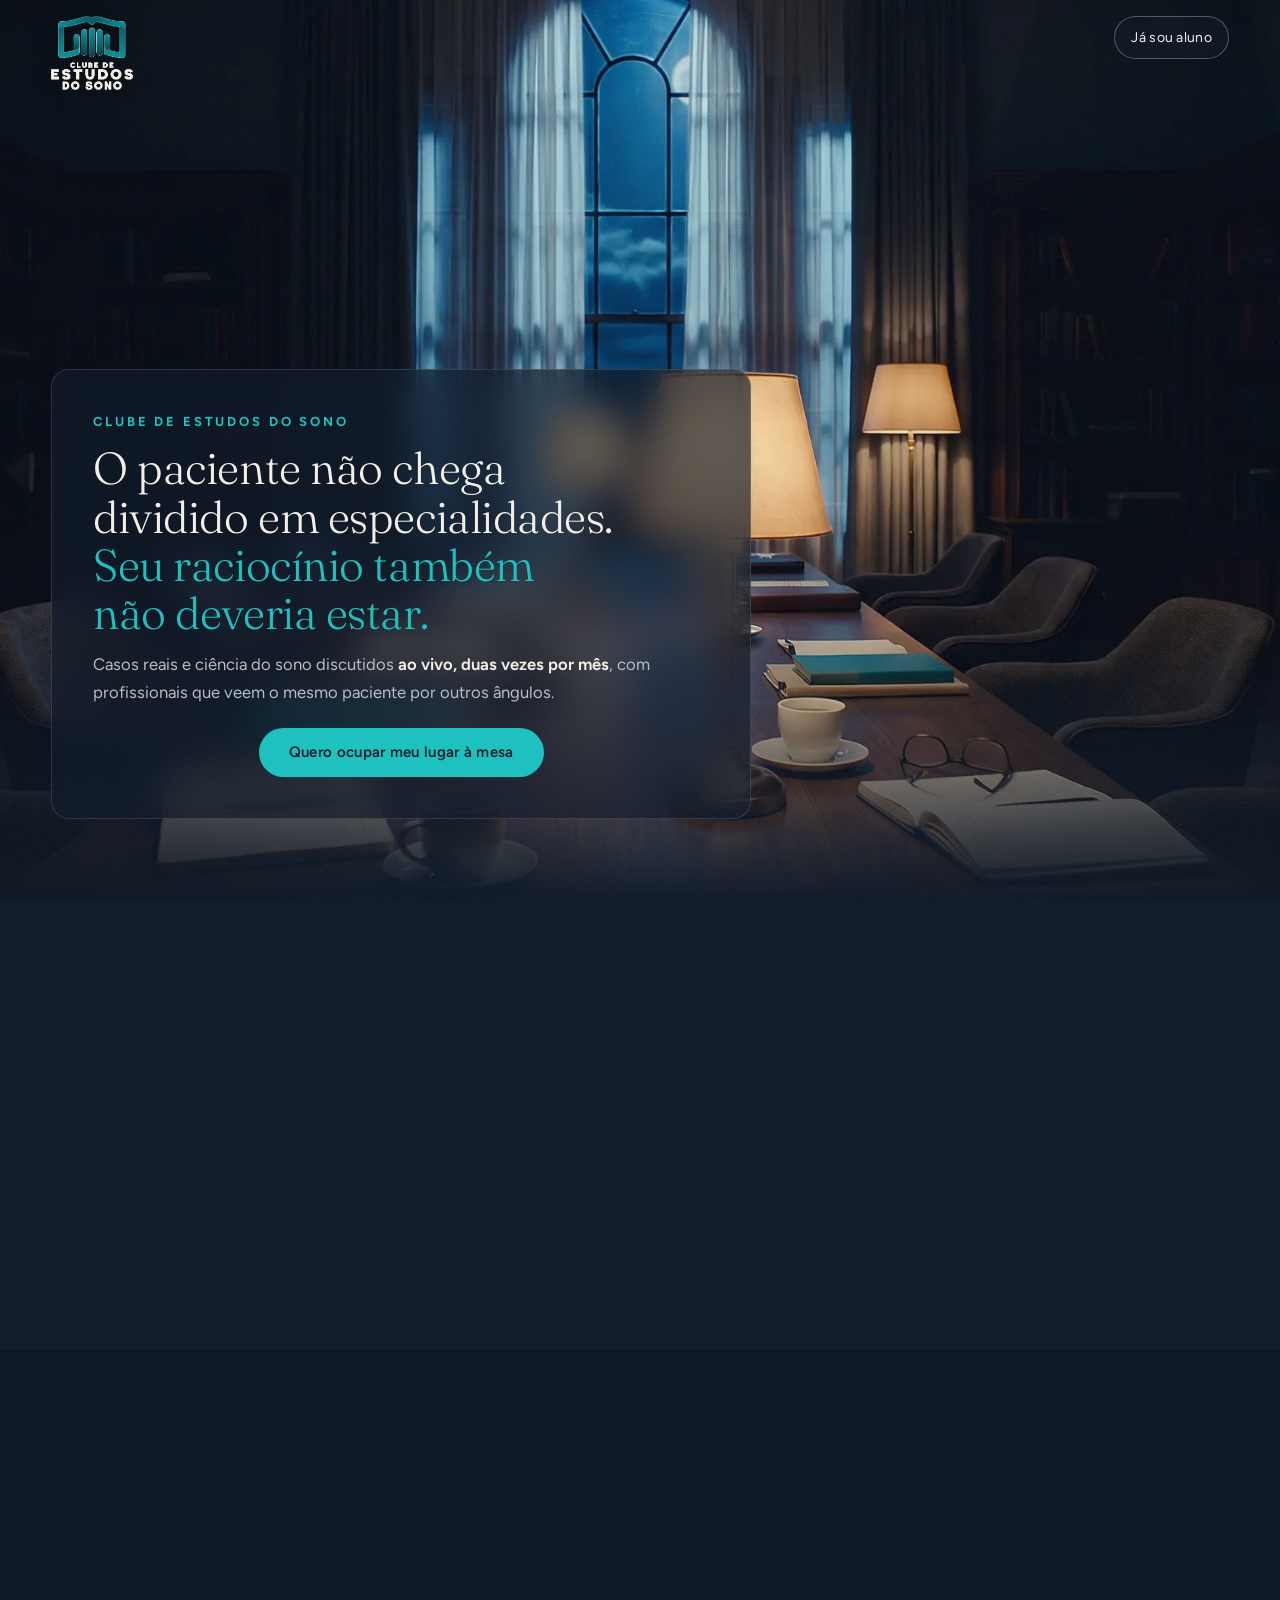
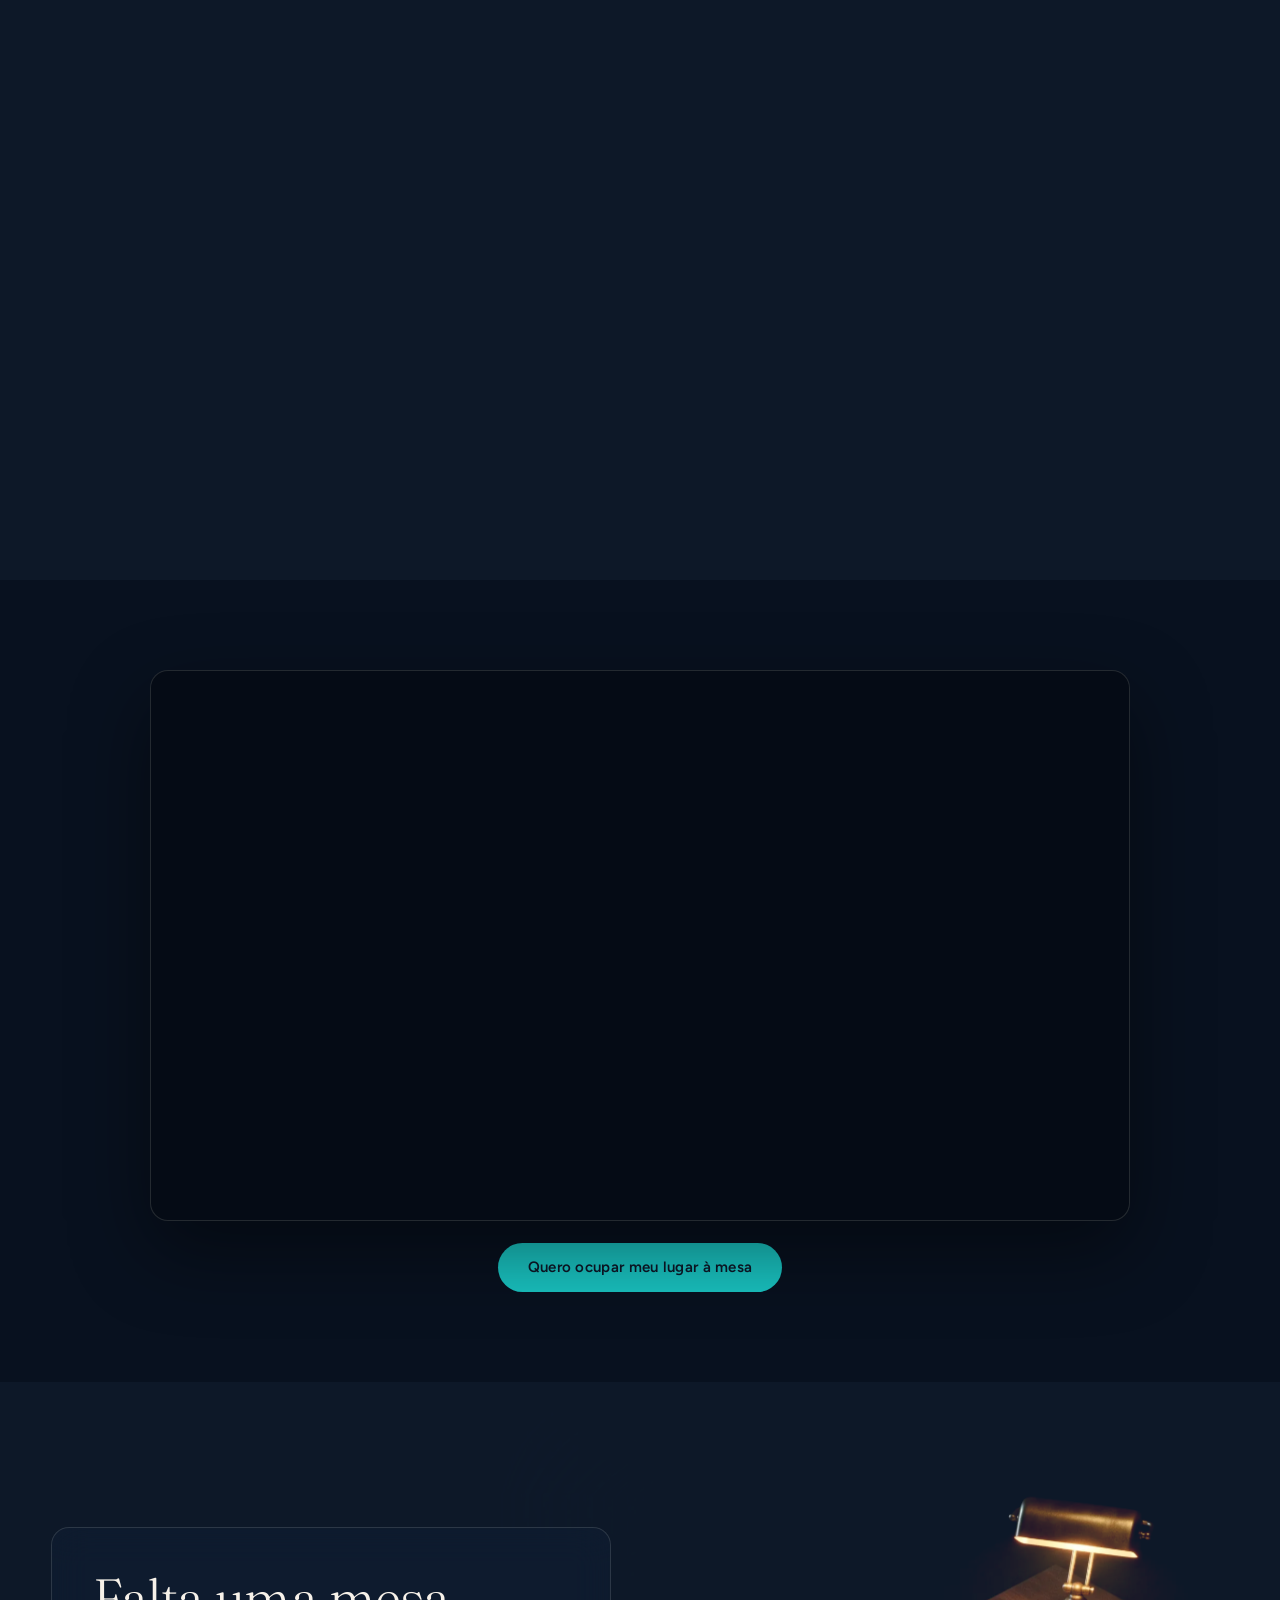
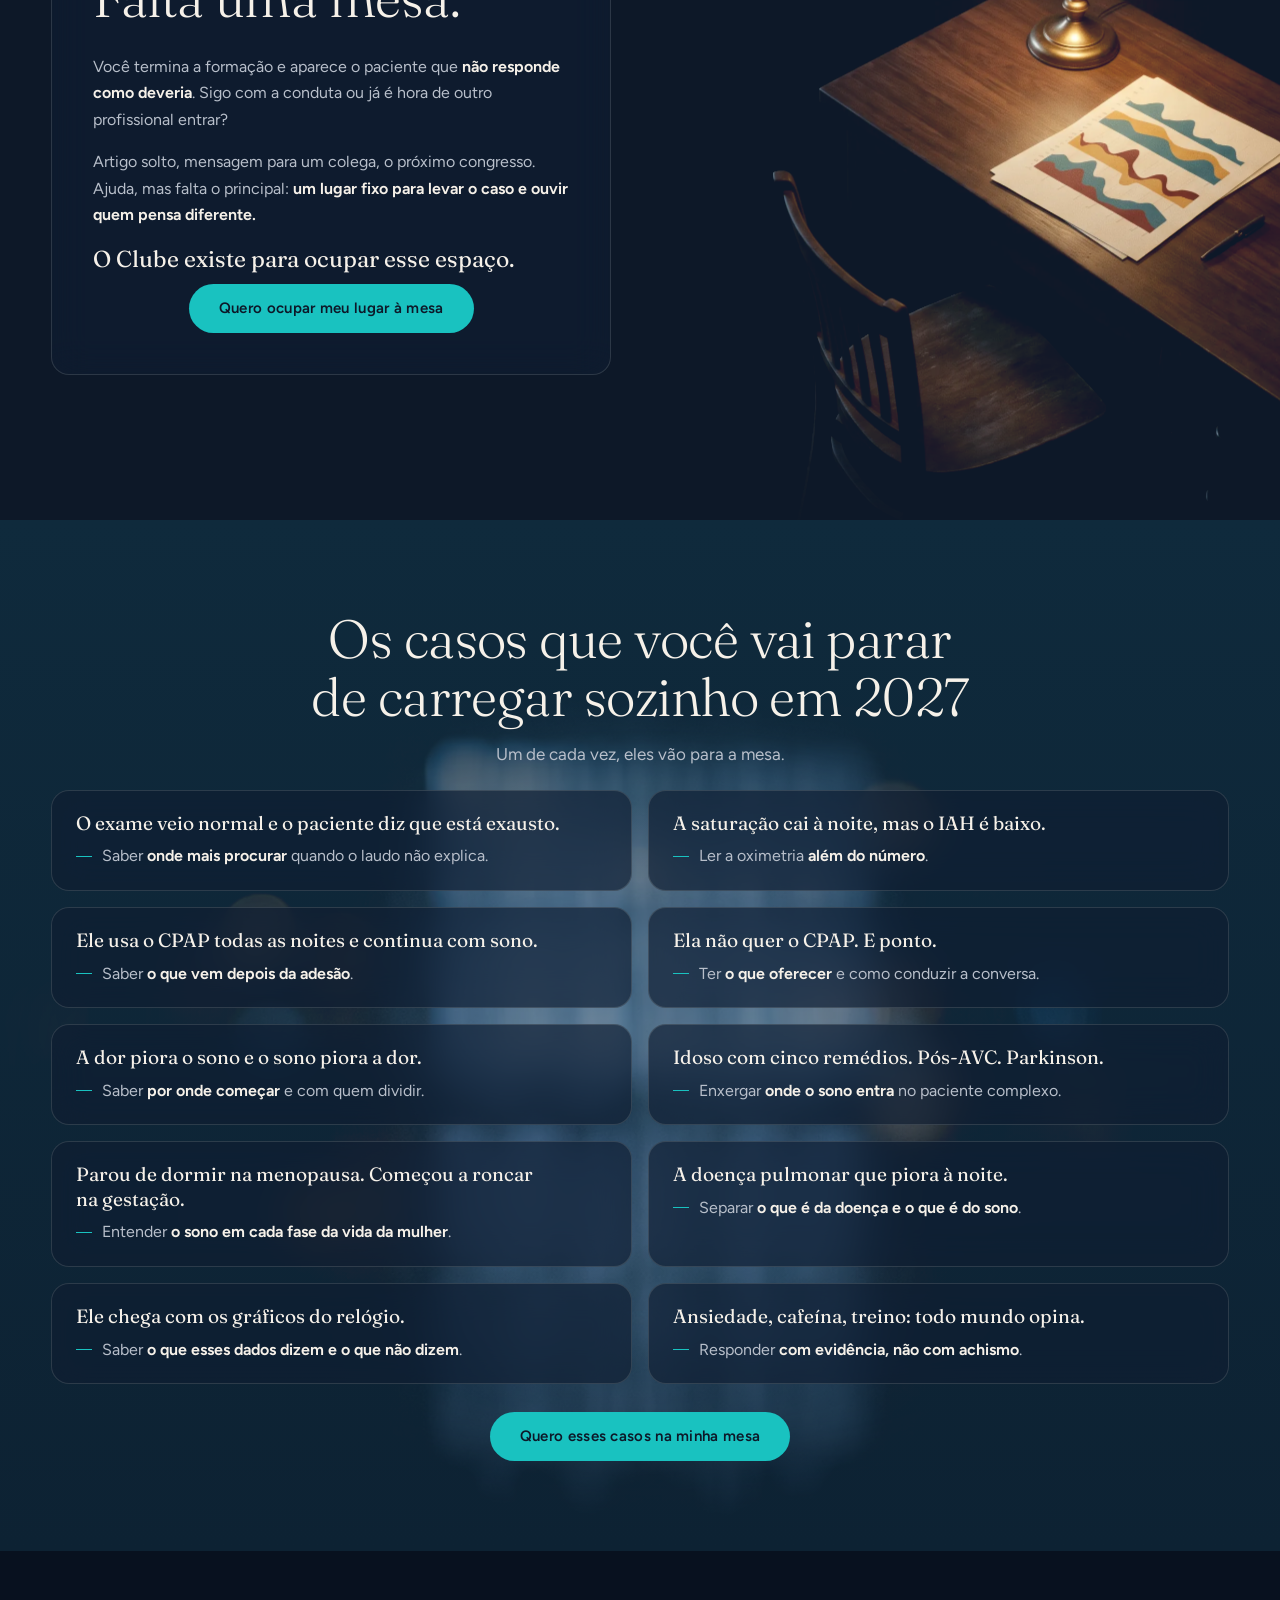
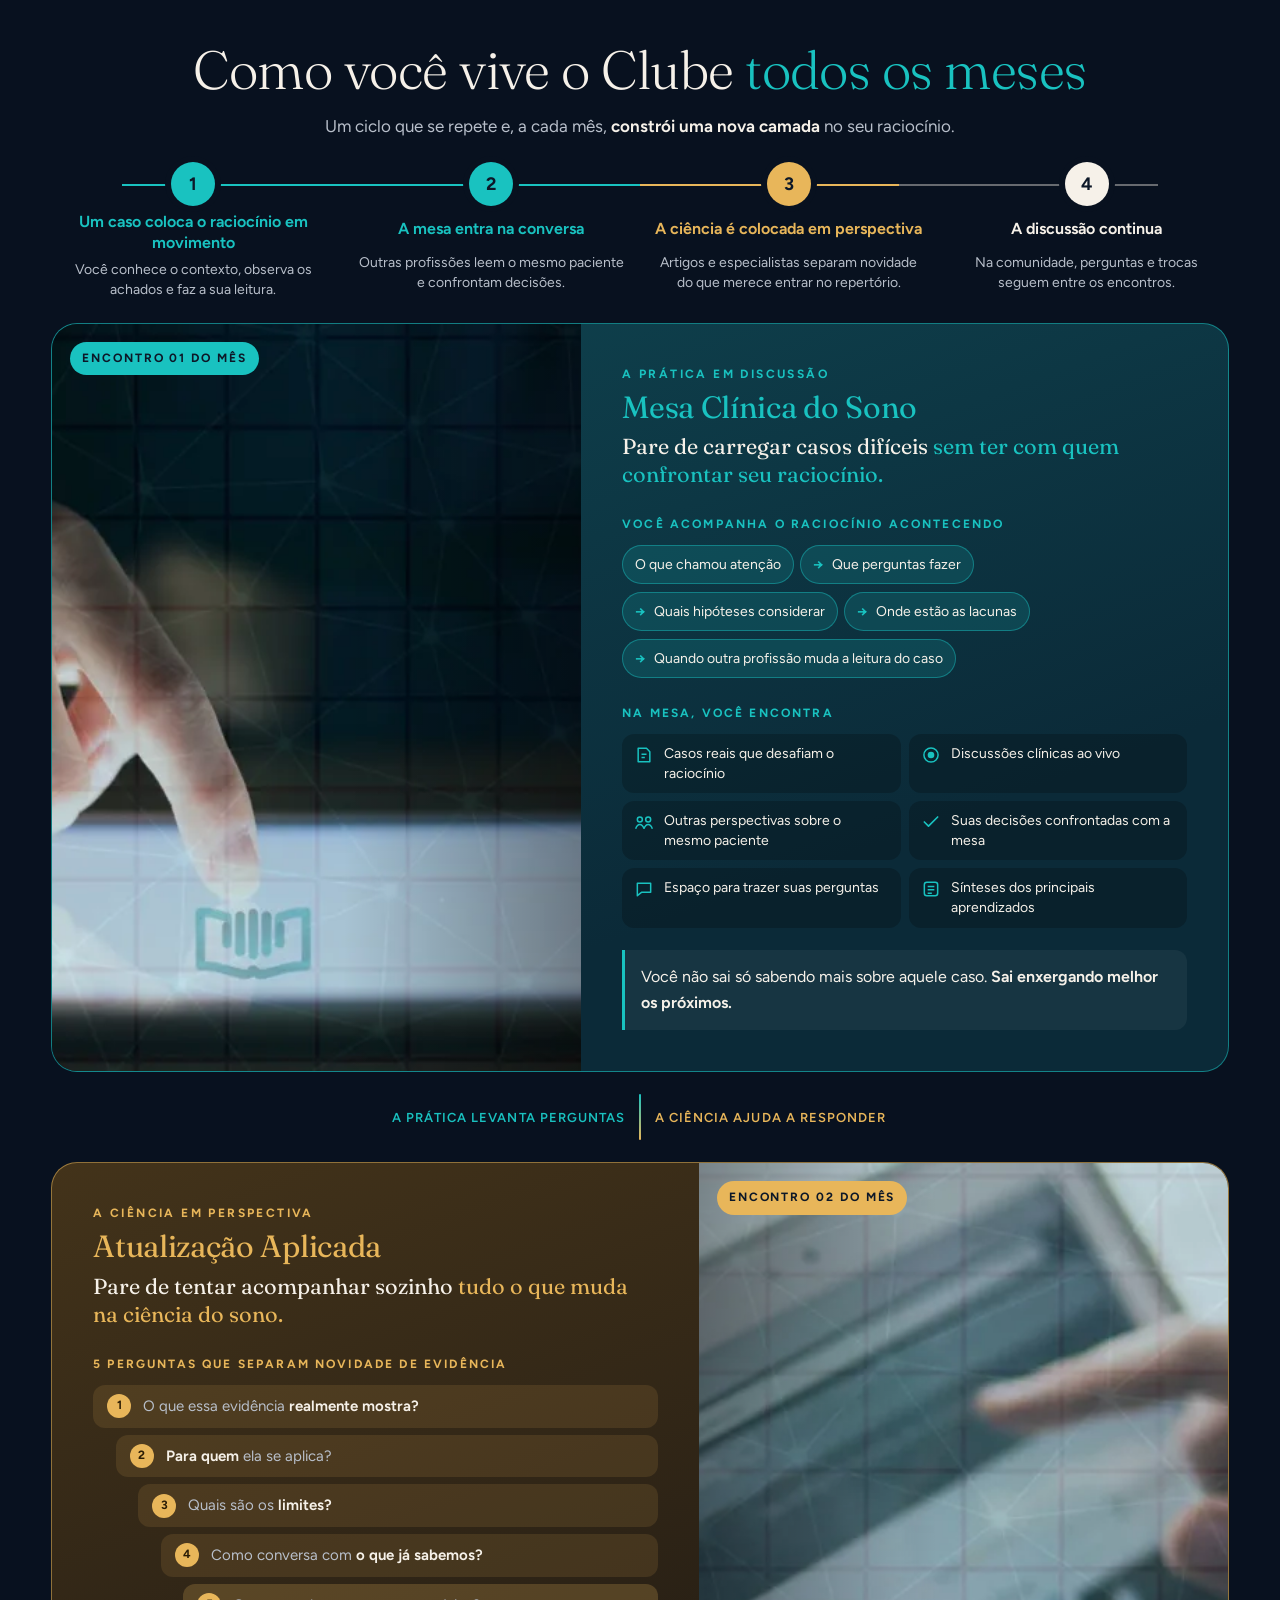
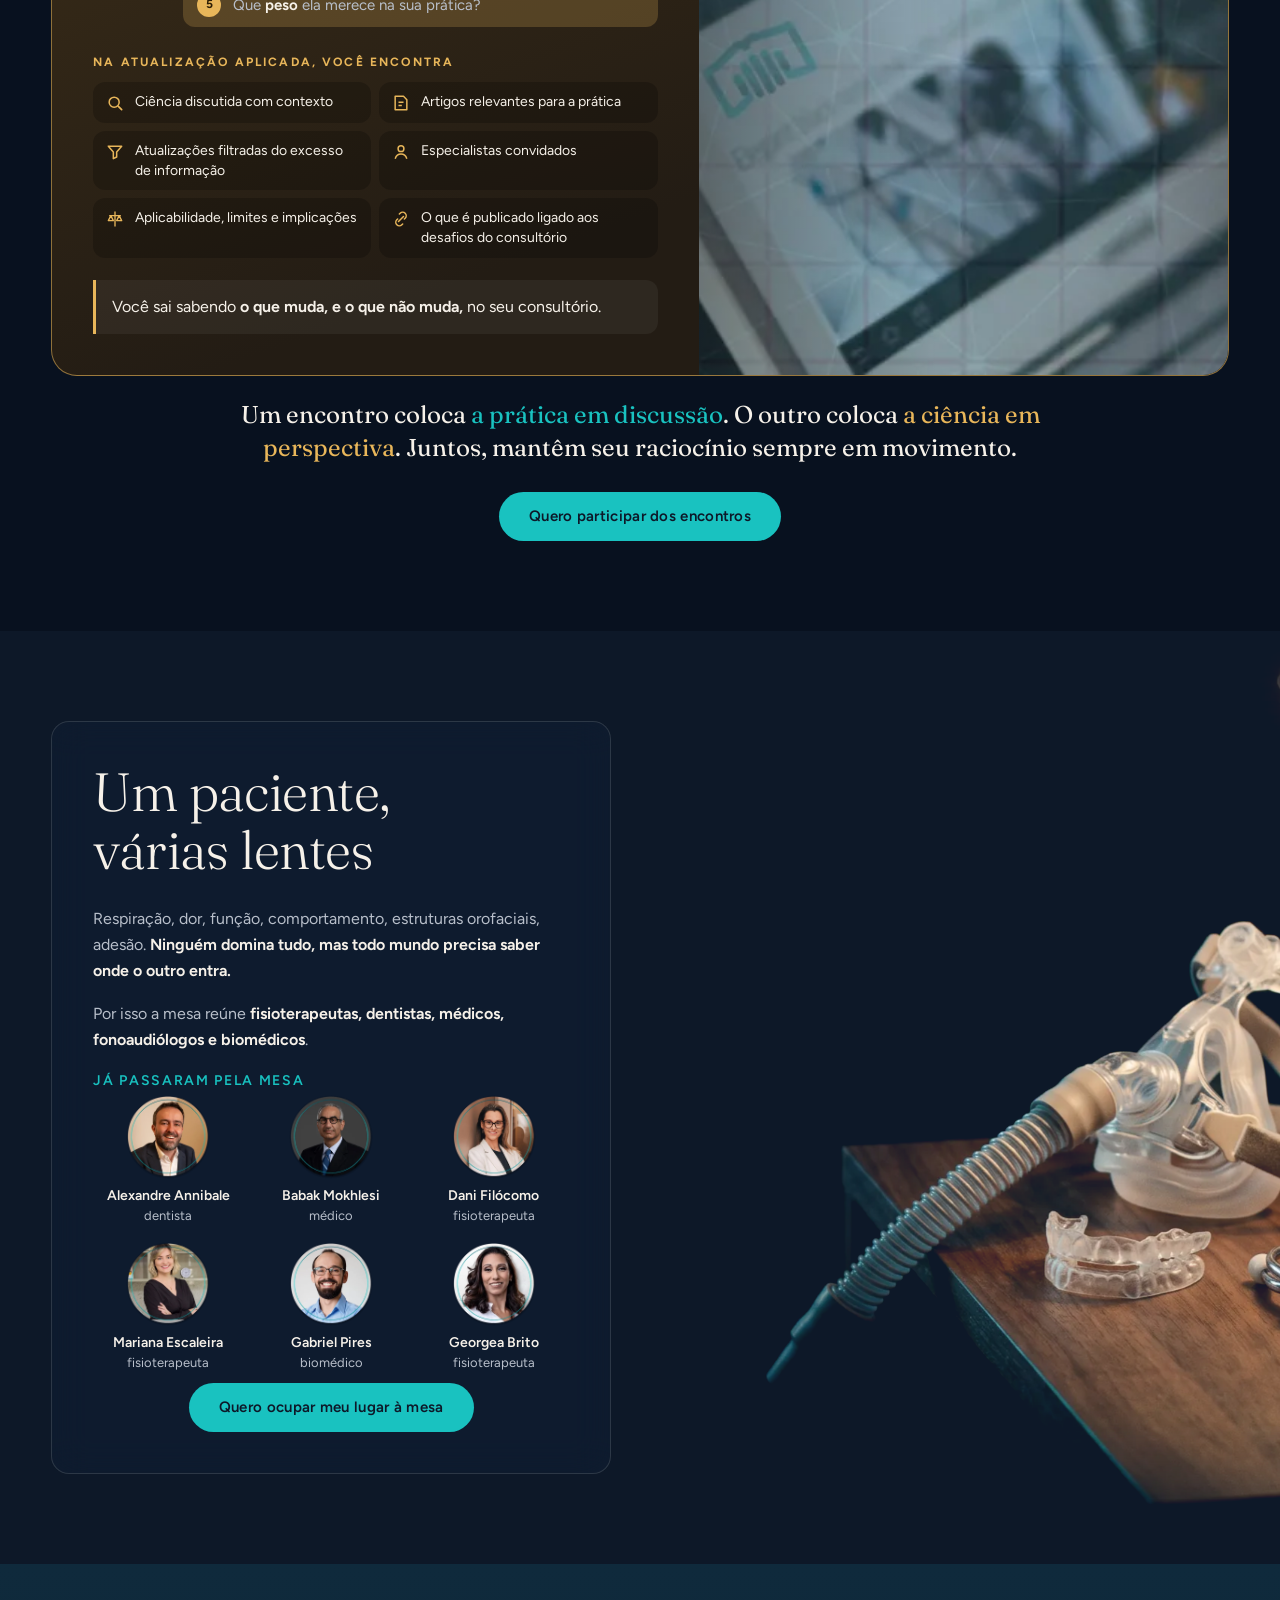
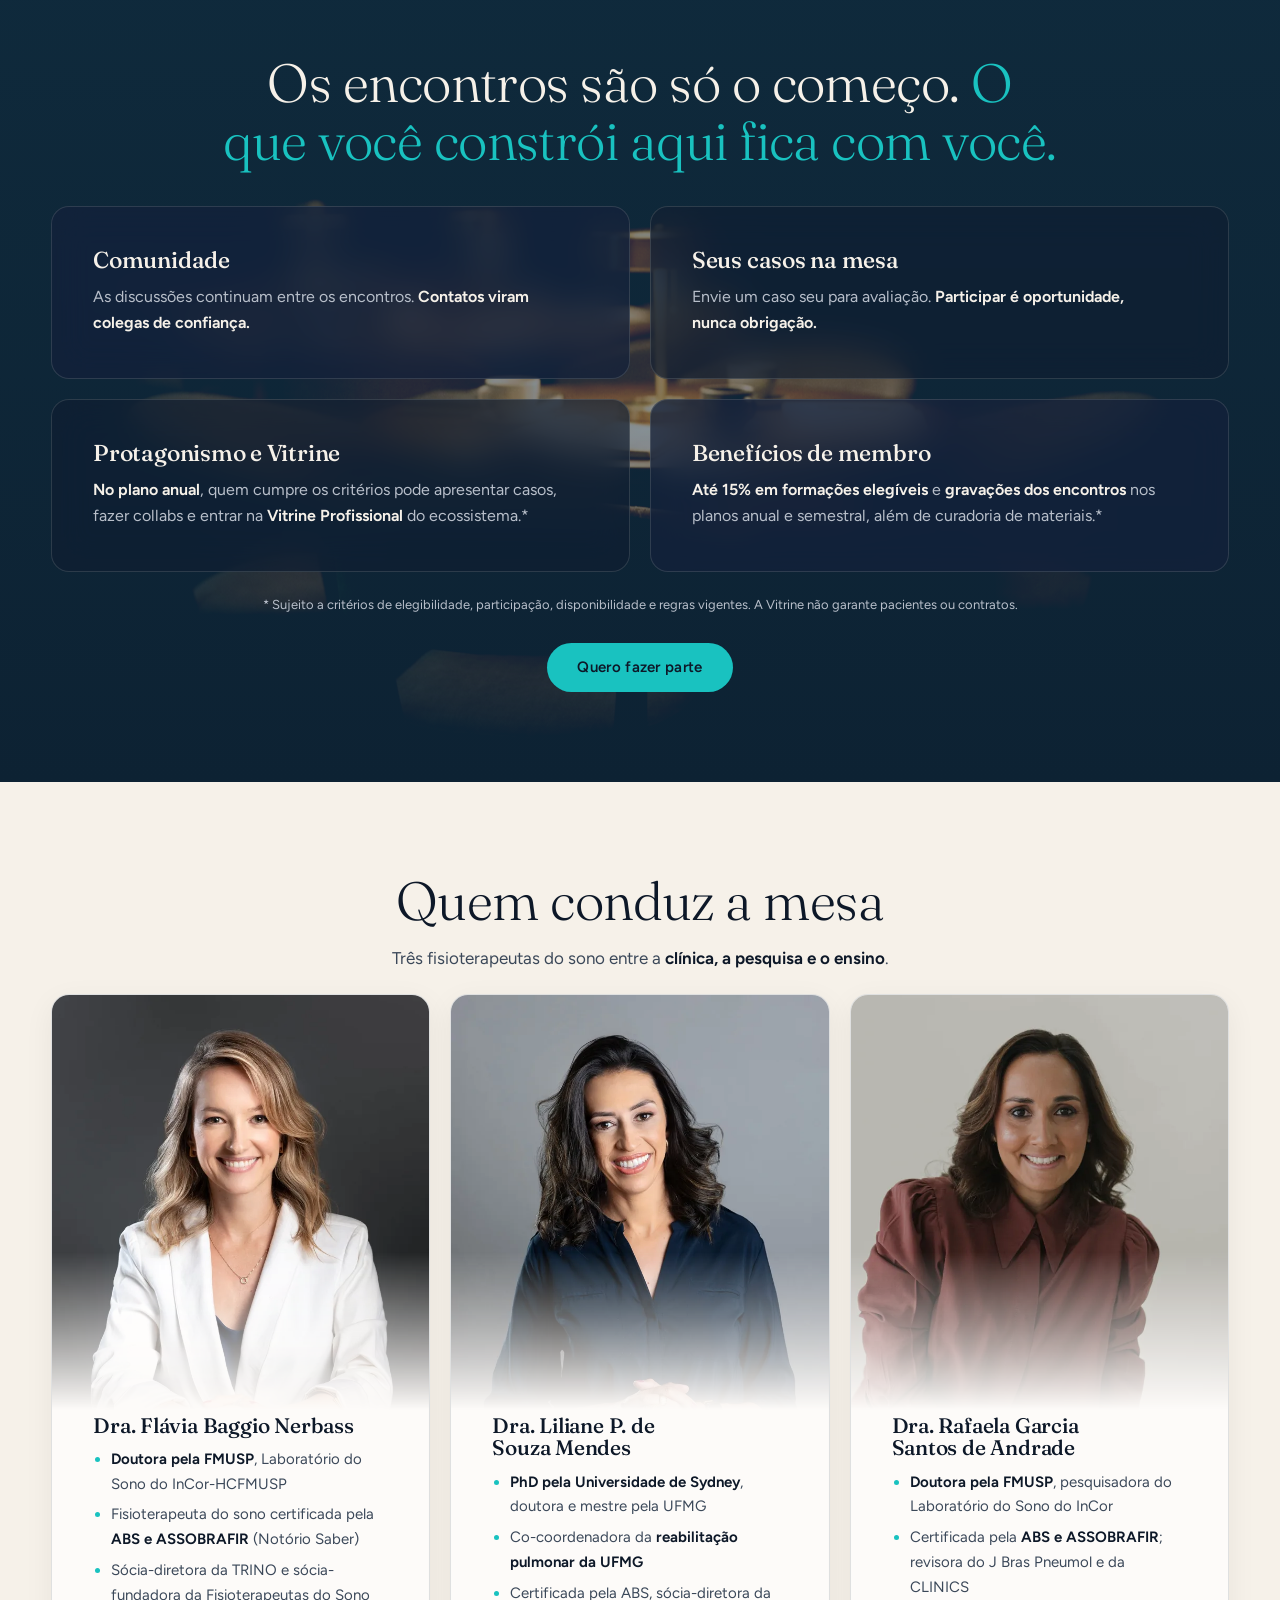
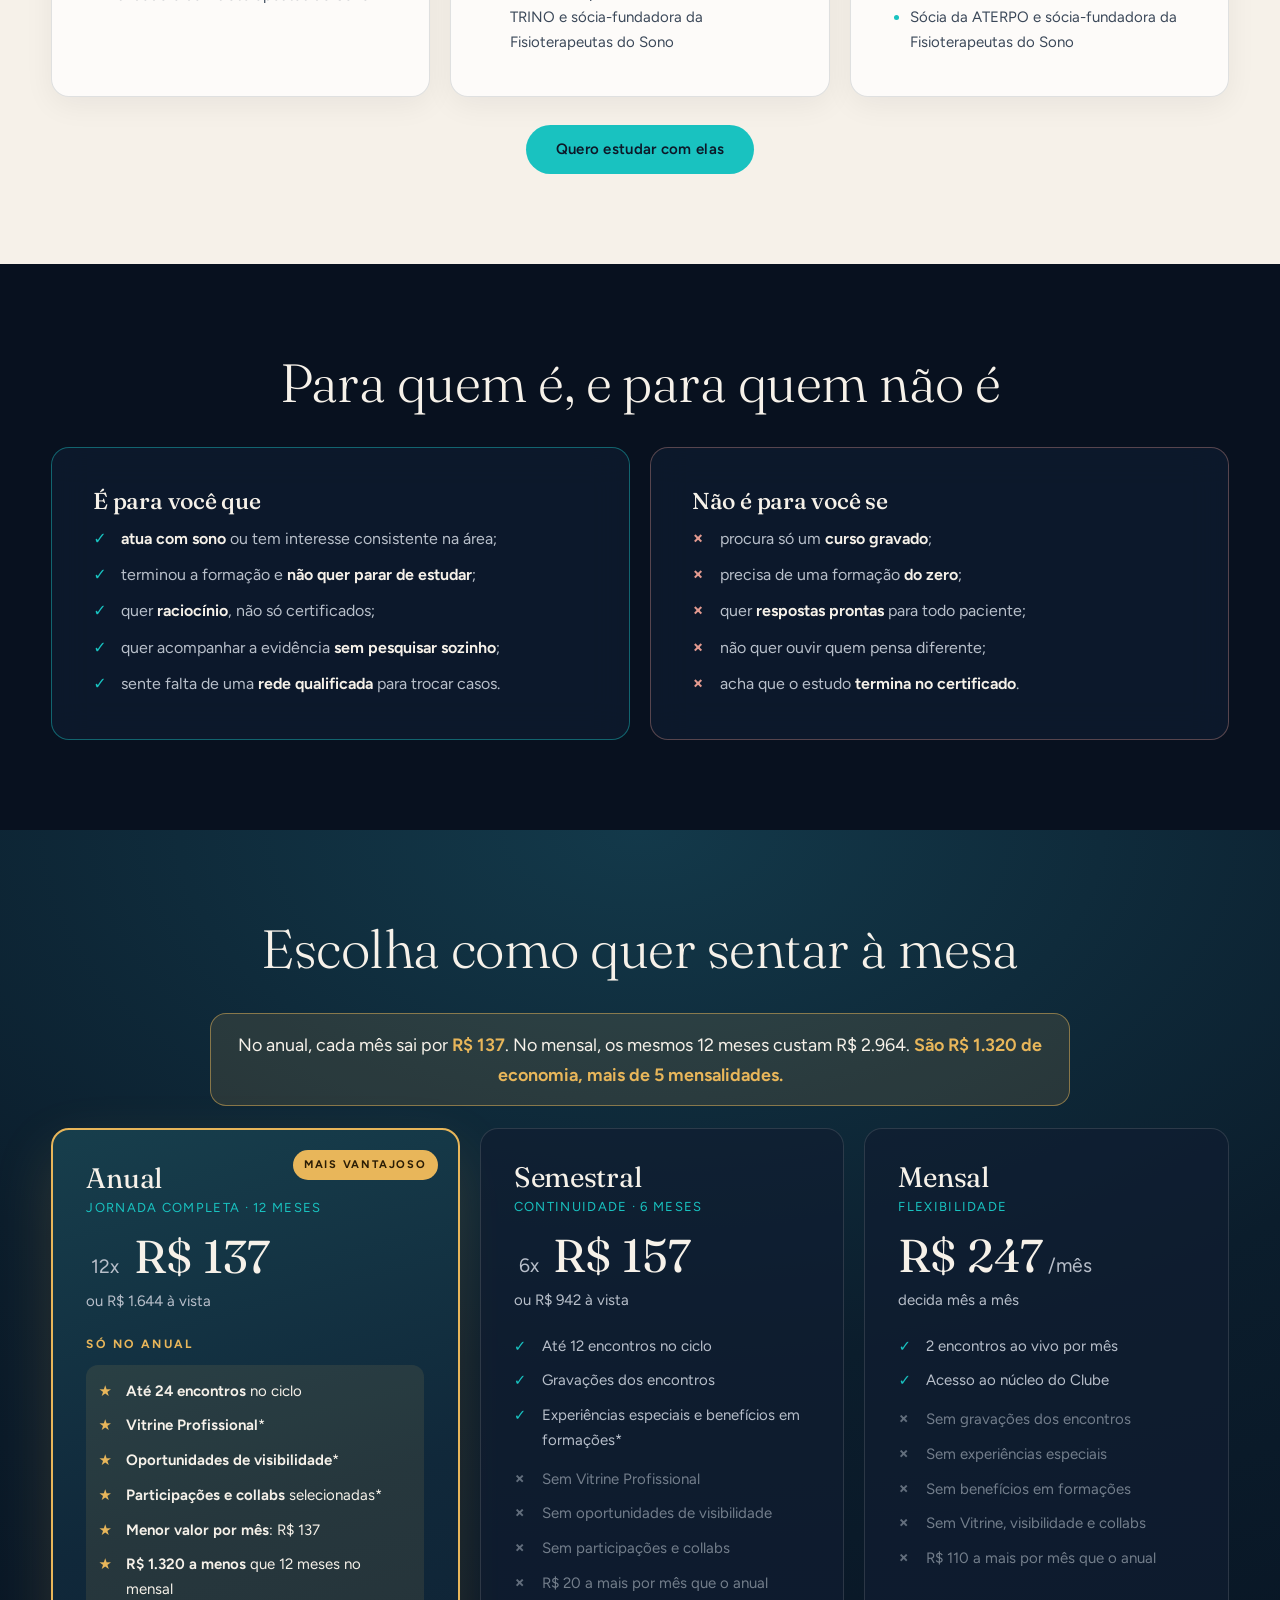
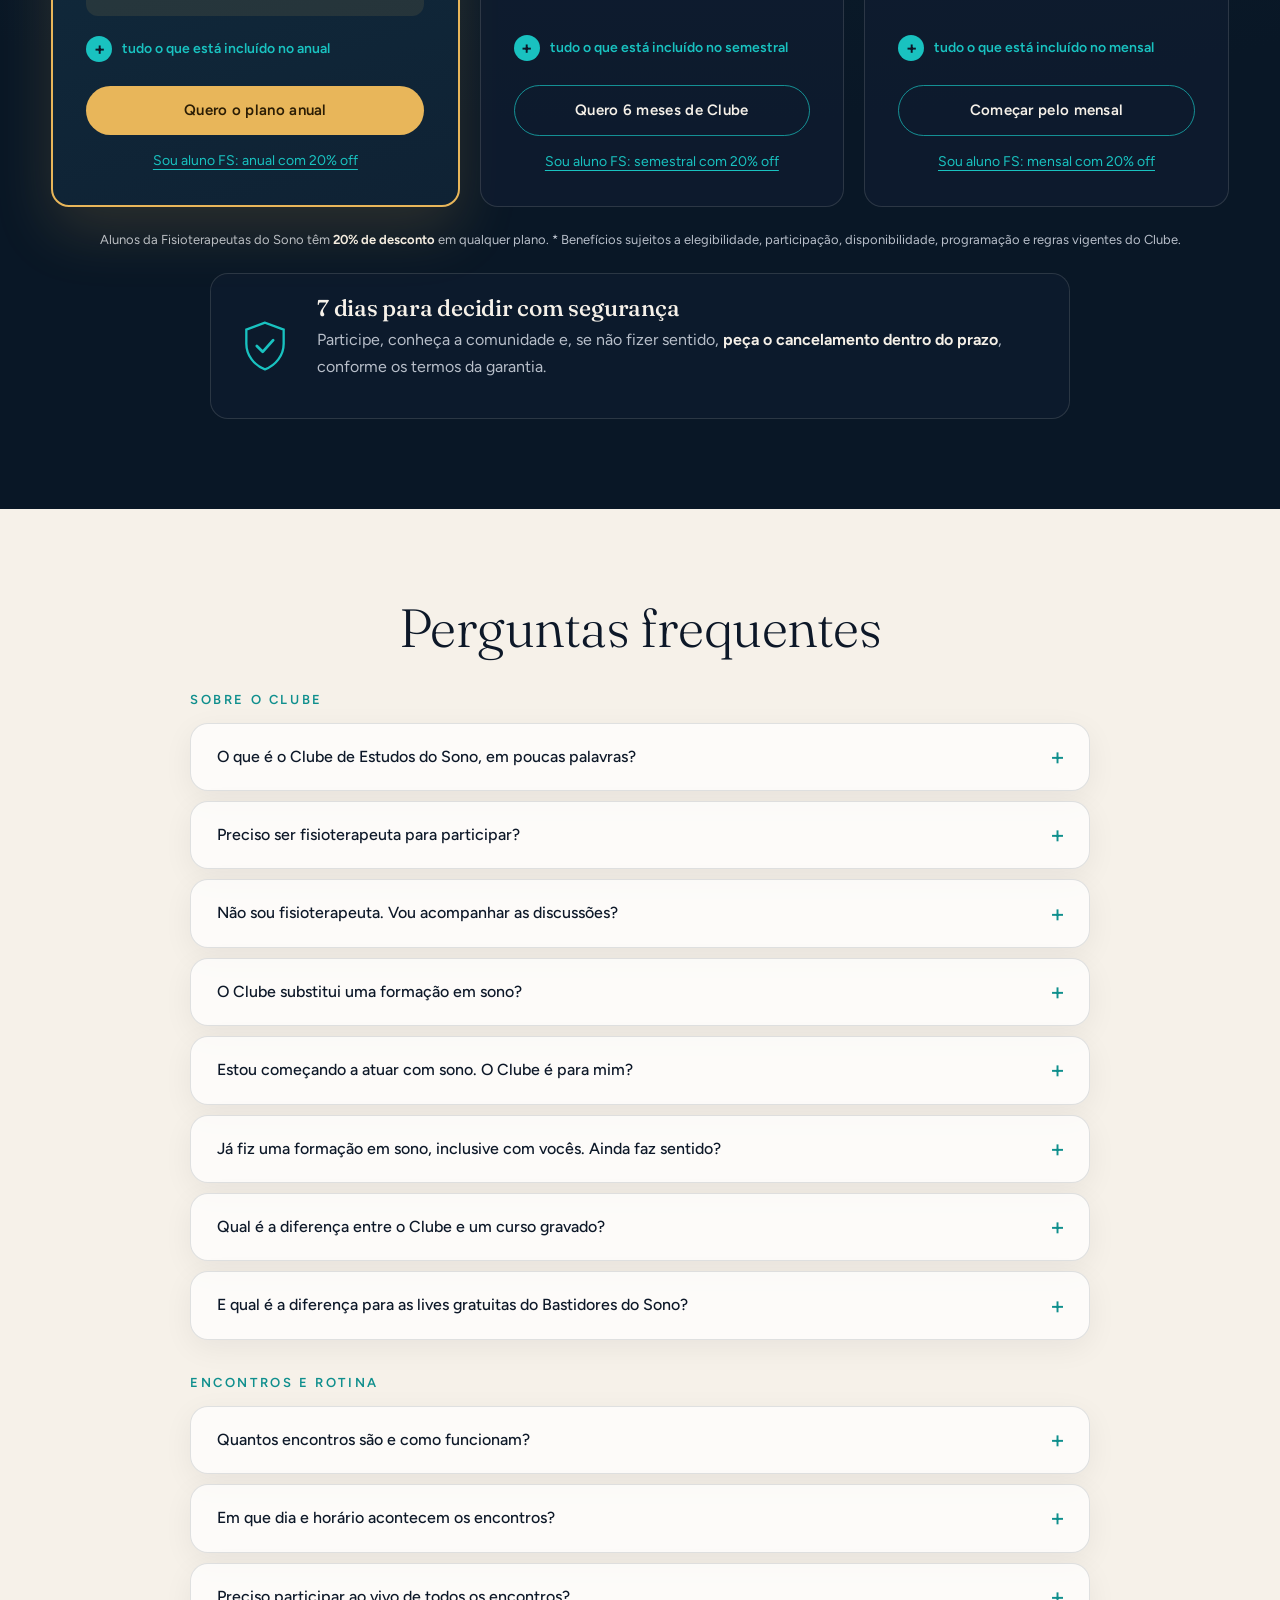
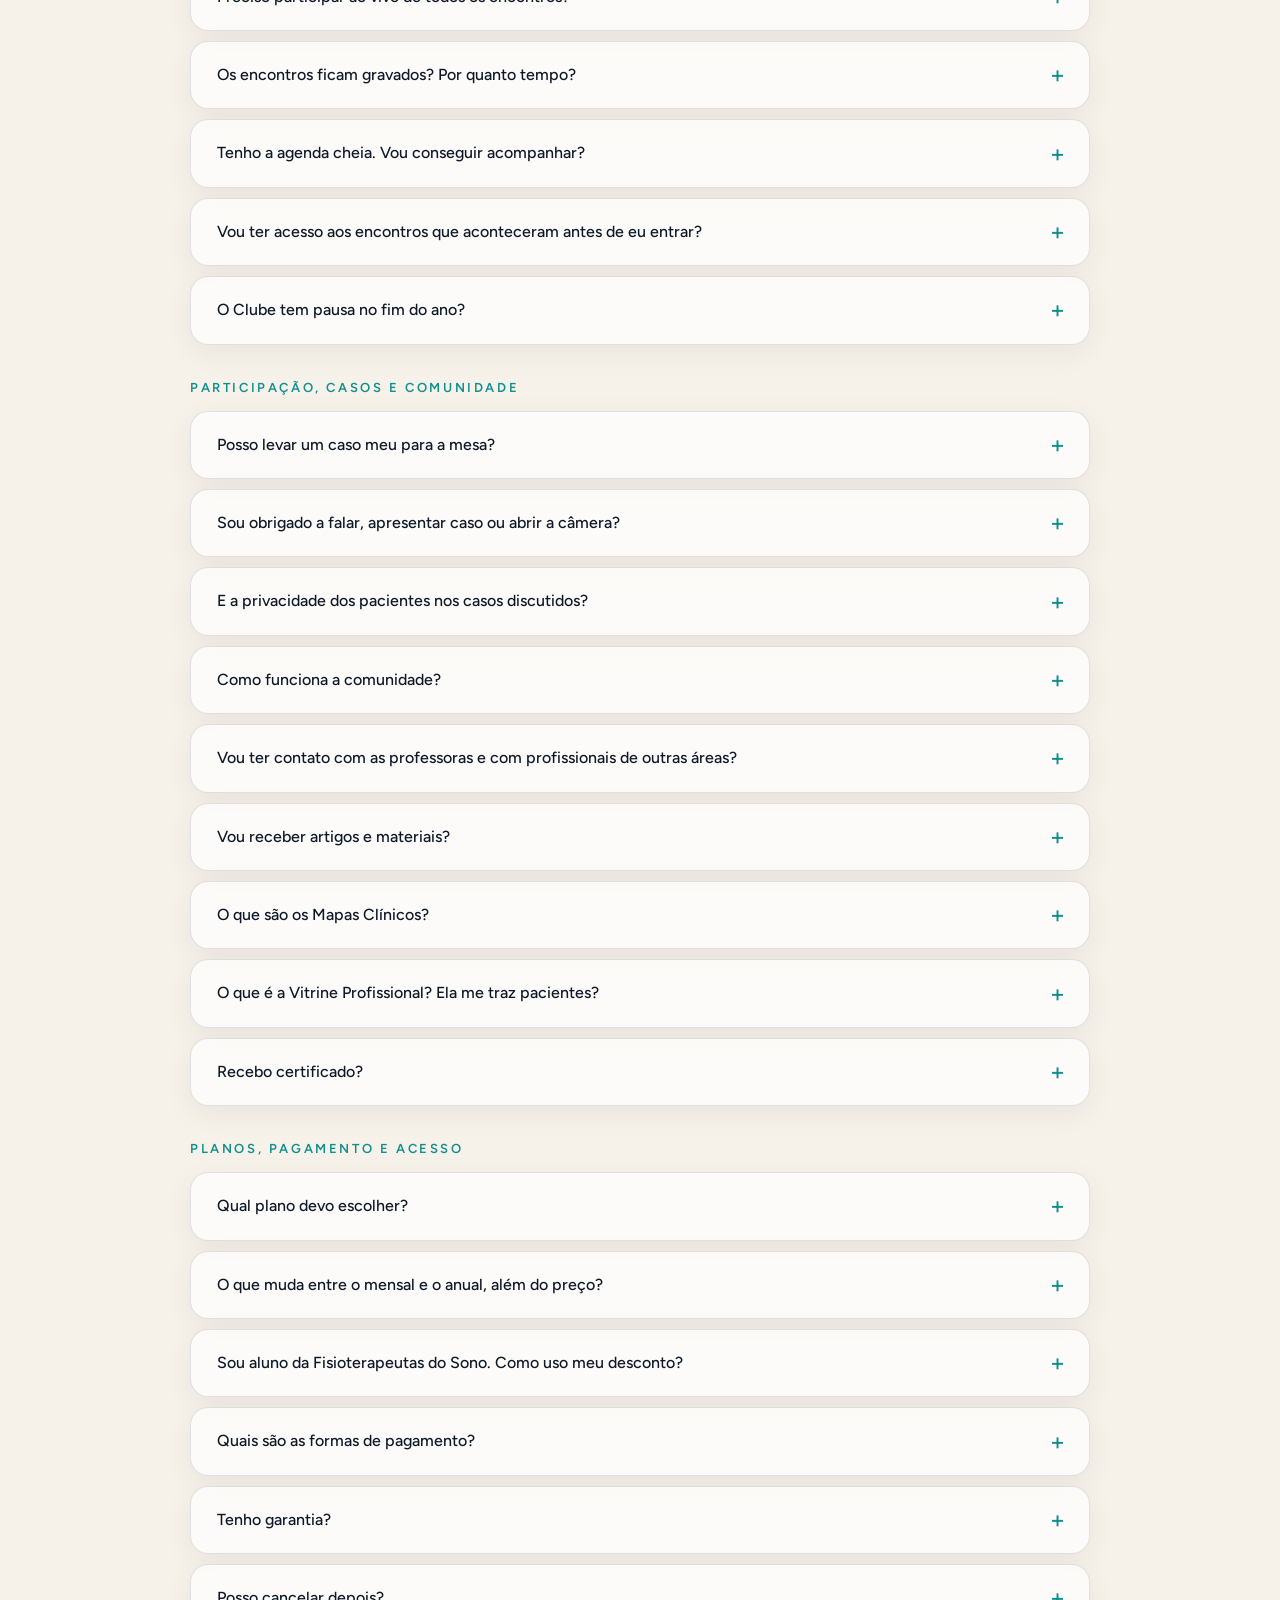
==== commit 95b2650b: "Clube: itens corretos de cada plano e remoção da nota de programação - Mensal sem gravações, experiê" ====
--- a/clube/index.html
+++ b/clube/index.html
@@ -165,7 +165,7 @@
           <li><svg viewBox="0 0 24 24" aria-hidden="true"><circle cx="7" cy="9" r="3" fill="none" stroke="currentColor" stroke-width="1.8"/><circle cx="17" cy="9" r="3" fill="none" stroke="currentColor" stroke-width="1.8"/><path d="M2 20c1-3 3-5 5-5s4 2 5 5M12 20c1-3 3-5 5-5s4 2 5 5" fill="none" stroke="currentColor" stroke-width="1.8"/></svg>Outras perspectivas sobre o mesmo paciente</li>
           <li><svg viewBox="0 0 24 24" aria-hidden="true"><path d="M4 12l5 5L20 6" fill="none" stroke="currentColor" stroke-width="2" stroke-linecap="round" stroke-linejoin="round"/></svg>Suas decisões confrontadas com a mesa</li>
           <li><svg viewBox="0 0 24 24" aria-hidden="true"><path d="M4 5h16v11H9l-5 4z" fill="none" stroke="currentColor" stroke-width="1.8" stroke-linejoin="round"/></svg>Espaço para trazer suas perguntas</li>
-          <li><svg viewBox="0 0 24 24" aria-hidden="true"><rect x="4" y="4" width="16" height="16" rx="3" fill="none" stroke="currentColor" stroke-width="1.8"/><path d="M8 9h8M8 13h8M8 17h5" stroke="currentColor" stroke-width="1.8"/></svg>Sínteses dos principais aprendizados*</li>
+          <li><svg viewBox="0 0 24 24" aria-hidden="true"><rect x="4" y="4" width="16" height="16" rx="3" fill="none" stroke="currentColor" stroke-width="1.8"/><path d="M8 9h8M8 13h8M8 17h5" stroke="currentColor" stroke-width="1.8"/></svg>Sínteses dos principais aprendizados</li>
         </ul>
         <p class="encontro-sai">Você não sai só sabendo mais sobre aquele caso. <strong>Sai enxergando melhor os próximos.</strong></p>
       </div>
@@ -205,8 +205,7 @@
     </article>
 
     <p class="juntos revelar">Um encontro coloca <strong class="t-mesa">a prática em discussão</strong>. O outro coloca <strong class="t-atual">a ciência em perspectiva</strong>. Juntos, mantêm seu raciocínio sempre em movimento.</p>
-    <p class="asterisco">* Quando previstas na programação.</p>
-    <a href="#planos" class="botao revelar">Quero participar dos encontros</a>
+        <a href="#planos" class="botao revelar">Quero participar dos encontros</a>
   </section>
 
   <!-- MUITAS LENTES, UM PACIENTE -->
@@ -248,11 +247,11 @@
       </article>
       <article class="painel revelar">
         <h3>Protagonismo e Vitrine</h3>
-        <p>Quem cumpre os critérios pode apresentar casos, fazer collabs e entrar na <strong>Vitrine Profissional</strong> do ecossistema.*</p>
+        <p><strong>No plano anual</strong>, quem cumpre os critérios pode apresentar casos, fazer collabs e entrar na <strong>Vitrine Profissional</strong> do ecossistema.*</p>
       </article>
       <article class="painel revelar">
         <h3>Benefícios de membro</h3>
-        <p><strong>Até 15% em formações elegíveis</strong>, acesso antecipado, curadoria e gravações enquanto a assinatura estiver ativa.*</p>
+        <p><strong>Até 15% em formações elegíveis</strong> e <strong>gravações dos encontros</strong> nos planos anual e semestral, além de curadoria de materiais.*</p>
       </article>
     </div>
     <p class="asterisco">* Sujeito a critérios de elegibilidade, participação, disponibilidade e regras vigentes. A Vitrine não garante pacientes ou contratos.</p>
@@ -344,11 +343,13 @@
         <p class="so-anual-titulo">Só no anual</p>
         <ul class="lista lista--ouro">
           <li><strong>Até 24 encontros</strong> no ciclo</li>
-          <li><strong>Jornada completa e benefícios exclusivos</strong></li>
+          <li><strong>Vitrine Profissional</strong>*</li>
+          <li><strong>Oportunidades de visibilidade</strong>*</li>
+          <li><strong>Participações e collabs</strong> selecionadas*</li>
           <li><strong>Menor valor por mês</strong>: R$ 137</li>
           <li><strong>R$ 1.320 a menos</strong> que 12 meses no mensal</li>
         </ul>
-        <details class="tudo-mais"><summary><span class="mais" aria-hidden="true">+</span> tudo o que está incluído em todos os planos</summary><ul><li>Gravações dos encontros</li><li>Mesa Clínica do Sono</li><li>Atualização Aplicada</li><li>Comunidade exclusiva</li><li>Casos + ciência aplicada</li><li>Especialistas e diferentes perspectivas</li><li>Experiências especiais*</li><li>Benefícios em formações elegíveis*</li><li>Prioridade em iniciativas selecionadas*</li><li>Vitrine Profissional*</li><li>Oportunidades de visibilidade*</li><li>Participações e collabs*</li></ul></details>
+        <details class="tudo-mais"><summary><span class="mais" aria-hidden="true">+</span> tudo o que está incluído no anual</summary><ul><li>Gravações dos encontros</li><li>Mesa Clínica do Sono</li><li>Atualização Aplicada</li><li>Comunidade exclusiva</li><li>Casos + ciência aplicada</li><li>Especialistas e diferentes perspectivas</li><li>Experiências especiais durante o ciclo*</li><li>Benefícios em formações elegíveis*</li><li>Prioridade em iniciativas selecionadas*</li><li>Vitrine Profissional*</li><li>Oportunidades de visibilidade*</li><li>Participações e collabs selecionadas*</li></ul></details>
         <a class="botao botao--ouro" href="https://chk.eduzz.com/Q9N25EZB01" data-checkout data-plano="anual" target="_blank" rel="noopener">Quero o plano anual</a>
         <a class="link-aluno" href="https://chk.eduzz.com/8017ERBK07" data-checkout data-plano="anual" data-aluno-fs="sim" target="_blank" rel="noopener">Sou aluno FS: anual com 20% off</a>
       </article>
@@ -360,14 +361,16 @@
         <p class="avista">ou R$ 942 à vista</p>
         <ul class="lista lista--sim">
           <li>Até 12 encontros no ciclo</li>
-          <li>Mais experiências e benefícios</li>
+          <li>Gravações dos encontros</li>
+          <li>Experiências especiais e benefícios em formações*</li>
         </ul>
         <ul class="lista lista--falta">
-          <li>Trajetória no Clube parcial</li>
-          <li>Sem os benefícios exclusivos do anual</li>
+          <li>Sem Vitrine Profissional</li>
+          <li>Sem oportunidades de visibilidade</li>
+          <li>Sem participações e collabs</li>
           <li>R$ 20 a mais por mês que o anual</li>
         </ul>
-        <details class="tudo-mais"><summary><span class="mais" aria-hidden="true">+</span> tudo o que está incluído em todos os planos</summary><ul><li>Gravações dos encontros</li><li>Mesa Clínica do Sono</li><li>Atualização Aplicada</li><li>Comunidade exclusiva</li><li>Casos + ciência aplicada</li><li>Especialistas e diferentes perspectivas</li><li>Experiências especiais*</li><li>Benefícios em formações elegíveis*</li><li>Prioridade em iniciativas selecionadas*</li><li>Vitrine Profissional*</li><li>Oportunidades de visibilidade*</li><li>Participações e collabs*</li></ul></details>
+        <details class="tudo-mais"><summary><span class="mais" aria-hidden="true">+</span> tudo o que está incluído no semestral</summary><ul><li>Gravações dos encontros</li><li>Mesa Clínica do Sono</li><li>Atualização Aplicada</li><li>Comunidade exclusiva</li><li>Casos + ciência aplicada</li><li>Especialistas e diferentes perspectivas</li><li>Experiências especiais durante o ciclo*</li><li>Benefícios em formações elegíveis*</li><li>Prioridade em iniciativas selecionadas*</li></ul></details>
         <a class="botao botao--contorno" href="https://chk.eduzz.com/R9JXJA4Z0X" data-checkout data-plano="semestral" target="_blank" rel="noopener">Quero 6 meses de Clube</a>
         <a class="link-aluno" href="https://chk.eduzz.com/Q9N25EQB01" data-checkout data-plano="semestral" data-aluno-fs="sim" target="_blank" rel="noopener">Sou aluno FS: semestral com 20% off</a>
       </article>
@@ -382,10 +385,13 @@
           <li>Acesso ao núcleo do Clube</li>
         </ul>
         <ul class="lista lista--falta">
-          <li>Sem os benefícios exclusivos do anual</li>
+          <li>Sem gravações dos encontros</li>
+          <li>Sem experiências especiais</li>
+          <li>Sem benefícios em formações</li>
+          <li>Sem Vitrine, visibilidade e collabs</li>
           <li>R$ 110 a mais por mês que o anual</li>
         </ul>
-        <details class="tudo-mais"><summary><span class="mais" aria-hidden="true">+</span> tudo o que está incluído em todos os planos</summary><ul><li>Gravações dos encontros</li><li>Mesa Clínica do Sono</li><li>Atualização Aplicada</li><li>Comunidade exclusiva</li><li>Casos + ciência aplicada</li><li>Especialistas e diferentes perspectivas</li><li>Experiências especiais*</li><li>Benefícios em formações elegíveis*</li><li>Prioridade em iniciativas selecionadas*</li><li>Vitrine Profissional*</li><li>Oportunidades de visibilidade*</li><li>Participações e collabs*</li></ul></details>
+        <details class="tudo-mais"><summary><span class="mais" aria-hidden="true">+</span> tudo o que está incluído no mensal</summary><ul><li>Mesa Clínica do Sono</li><li>Atualização Aplicada</li><li>Comunidade exclusiva</li><li>Casos + ciência aplicada</li><li>Especialistas e diferentes perspectivas</li><li>Prioridade em iniciativas selecionadas*</li></ul></details>
         <a class="botao botao--contorno" href="https://chk.eduzz.com/8017ERKK07" data-checkout data-plano="mensal" target="_blank" rel="noopener">Começar pelo mensal</a>
         <a class="link-aluno" href="https://chk.eduzz.com/797Z73680E" data-checkout data-plano="mensal" data-aluno-fs="sim" target="_blank" rel="noopener">Sou aluno FS: mensal com 20% off</a>
       </article>
@@ -436,17 +442,17 @@
       </details>
       <details class="painel">
         <summary>Qual é a diferença entre o Clube e um curso gravado?</summary>
-        <p>No curso gravado você assiste sozinho a um conteúdo fechado. No Clube você <strong>participa ao vivo, leva perguntas e confronta seu raciocínio</strong> com o de outros profissionais, acompanhando a evidência ao longo do ano. As gravações existem, mas o valor está na mesa.</p>
+        <p>No curso gravado você assiste sozinho a um conteúdo fechado. No Clube você <strong>participa ao vivo, leva perguntas e confronta seu raciocínio</strong> com o de outros profissionais, acompanhando a evidência ao longo do ano. As gravações (planos anual e semestral) ajudam, mas o valor está na mesa.</p>
       </details>
       <details class="painel">
         <summary>E qual é a diferença para as lives gratuitas do Bastidores do Sono?</summary>
-        <p>As lives do Bastidores são abertas e tratam de uma questão por vez. O Clube é <strong>fechado para membros</strong>, trabalha <strong>casos reais com profundidade</strong> e tem curadoria científica, comunidade, envio de casos, convidados e benefícios em formações. São propostas complementares.</p>
+        <p>As lives do Bastidores são abertas e tratam de uma questão por vez. O Clube é <strong>fechado para membros</strong>, trabalha <strong>casos reais com profundidade</strong> e tem curadoria científica, comunidade, envio de casos e convidados. São propostas complementares.</p>
       </details>
 
       <h3 class="faq-grupo">Encontros e rotina</h3>
       <details class="painel">
         <summary>Quantos encontros são e como funcionam?</summary>
-        <p><strong>Dois encontros ao vivo por mês, até 24 no ano.</strong> Na Mesa Clínica do Sono, um caso real é discutido do começo ao fim. Na Atualização Aplicada, artigos e evidências são analisados pelo que importa na prática. Ao longo do ano também acontecem experiências especiais, como painéis multiprofissionais e a Mesa das Controvérsias.</p>
+        <p><strong>Dois encontros ao vivo por mês, até 24 no ano.</strong> Na Mesa Clínica do Sono, um caso real é discutido do começo ao fim. Na Atualização Aplicada, artigos e evidências são analisados pelo que importa na prática. Nos planos anual e semestral, também há experiências especiais, como painéis multiprofissionais e a Mesa das Controvérsias.</p>
       </details>
       <details class="painel">
         <summary>Em que dia e horário acontecem os encontros?</summary>
@@ -454,19 +460,19 @@
       </details>
       <details class="painel">
         <summary>Preciso participar ao vivo de todos os encontros?</summary>
-        <p>Não. O ao vivo é recomendado, porque é ali que você pergunta e participa, mas <strong>ninguém precisa estar em todos</strong>. Quando houver gravação, você assiste depois.</p>
+        <p>Não. O ao vivo é recomendado, porque é ali que você pergunta e participa, mas <strong>ninguém precisa estar em todos</strong>. Nos planos anual e semestral, você assiste à gravação depois.</p>
       </details>
       <details class="painel">
         <summary>Os encontros ficam gravados? Por quanto tempo?</summary>
-        <p>Sim. As gravações ficam disponíveis <strong>enquanto a sua assinatura estiver ativa</strong>, de acordo com as regras e a disponibilidade do acervo.</p>
+        <p><strong>Nos planos anual e semestral, sim:</strong> as gravações ficam disponíveis enquanto a assinatura estiver ativa, de acordo com as regras e a disponibilidade do acervo. <strong>O plano mensal não inclui as gravações</strong>, só os encontros ao vivo.</p>
       </details>
       <details class="painel">
         <summary>Tenho a agenda cheia. Vou conseguir acompanhar?</summary>
-        <p>O Clube foi pensado para quem atende: <strong>são dois encontros por mês</strong>, não uma grade para maratonar. Na prática, ele economiza o tempo que você gastaria procurando artigos sozinho e esperando o próximo congresso. Perdeu um encontro? A gravação e a comunidade estão lá.</p>
+        <p>O Clube foi pensado para quem atende: <strong>são dois encontros por mês</strong>, não uma grade para maratonar. Na prática, ele economiza o tempo que você gastaria procurando artigos sozinho e esperando o próximo congresso. Perdeu um encontro? Nos planos anual e semestral, a gravação fica disponível, e a comunidade está lá em todos os planos.</p>
       </details>
       <details class="painel">
         <summary>Vou ter acesso aos encontros que aconteceram antes de eu entrar?</summary>
-        <p>O acesso às gravações segue as <strong>regras e a disponibilidade do acervo</strong>. Se for importante assistir a um encontro específico, fale com a equipe antes de assinar.</p>
+        <p>Nos planos com gravações (anual e semestral), o acesso segue as <strong>regras e a disponibilidade do acervo</strong>. Se for importante assistir a um encontro específico, fale com a equipe antes de assinar.</p>
       </details>
       <details class="painel">
         <summary>O Clube tem pausa no fim do ano?</summary>
@@ -504,7 +510,7 @@
       </details>
       <details class="painel">
         <summary>O que é a Vitrine Profissional? Ela me traz pacientes?</summary>
-        <p>É um espaço de <strong>visibilidade no ecossistema Fisioterapeutas do Sono</strong> para membros que cumprirem os critérios, com foto, formação, área de atuação, cidade e contatos. Aumenta a exposição do seu trabalho, mas <strong>não garante pacientes, contratos ou indicações</strong>.</p>
+        <p>É um espaço de <strong>visibilidade no ecossistema Fisioterapeutas do Sono</strong>, <strong>exclusivo do plano anual</strong>, para membros que cumprirem os critérios, com foto, formação, área de atuação, cidade e contatos. Aumenta a exposição do seu trabalho, mas <strong>não garante pacientes, contratos ou indicações</strong>.</p>
       </details>
       <details class="painel">
         <summary>Recebo certificado?</summary>
@@ -514,11 +520,11 @@
       <h3 class="faq-grupo">Planos, pagamento e acesso</h3>
       <details class="painel">
         <summary>Qual plano devo escolher?</summary>
-        <p>Para viver o Clube de verdade, <strong>o anual</strong>: até 24 encontros, jornada completa, benefícios exclusivos e <strong>o menor valor por mês (12x R$ 137)</strong>. O semestral é um compromisso de 6 meses (6x R$ 157). O mensal (R$ 247) é para quem quer flexibilidade antes de assumir um ciclo maior.</p>
+        <p>Para viver o Clube de verdade, <strong>o anual</strong>: até 24 encontros, gravações, experiências especiais, benefícios em formações, <strong>Vitrine Profissional, visibilidade e collabs</strong> e <strong>o menor valor por mês (12x R$ 137)</strong>. O semestral (6x R$ 157) tem gravações, experiências especiais e benefícios em formações, mas não tem Vitrine, visibilidade e collabs. O mensal (R$ 247) dá acesso aos encontros ao vivo e à comunidade, sem gravações e sem esses benefícios.</p>
       </details>
       <details class="painel">
         <summary>O que muda entre o mensal e o anual, além do preço?</summary>
-        <p>O mensal dá acesso aos encontros e benefícios enquanto a assinatura estiver ativa. O anual foi pensado para <strong>12 meses contínuos</strong>: alguns benefícios de progressão, visibilidade e iniciativas especiais dependem de permanência. E no anual você <strong>economiza R$ 1.320</strong> em relação a 12 meses no mensal.</p>
+        <p>O mensal dá acesso aos <strong>encontros ao vivo e à comunidade</strong>, mas <strong>não inclui gravações, experiências especiais, benefícios em formações, Vitrine Profissional, visibilidade e collabs</strong>. O anual inclui tudo isso e foi pensado para 12 meses contínuos. E no anual você <strong>economiza R$ 1.320</strong> em relação a 12 meses no mensal.</p>
       </details>
       <details class="painel">
         <summary>Sou aluno da Fisioterapeutas do Sono. Como uso meu desconto?</summary>
@@ -542,11 +548,11 @@
       </details>
       <details class="painel">
         <summary>Tenho desconto em outros cursos da Fisioterapeutas do Sono?</summary>
-        <p>Sim. Membros podem ter <strong>até 15% de desconto em formações elegíveis</strong>, conforme as condições vigentes, e acesso antecipado a novas formações e experiências.</p>
+        <p>Sim, <strong>nos planos anual e semestral</strong>: membros podem ter <strong>até 15% de desconto em formações elegíveis</strong>, conforme as condições vigentes, e acesso antecipado a novas formações e experiências.</p>
       </details>
       <details class="painel">
         <summary>Depois de pagar, como eu acesso?</summary>
-        <p>Com o pagamento confirmado, você <strong>recebe por e-mail as orientações de acesso</strong>. Encontros, gravações e materiais ficam na área do aluno, também no botão “Já sou aluno”, no início desta página.</p>
+        <p>Com o pagamento confirmado, você <strong>recebe por e-mail as orientações de acesso</strong>. Encontros, materiais e, nos planos anual e semestral, as gravações ficam na área do aluno, também no botão “Já sou aluno”, no início desta página.</p>
       </details>
       <details class="painel">
         <summary>Ainda tenho uma dúvida. Com quem eu falo?</summary>
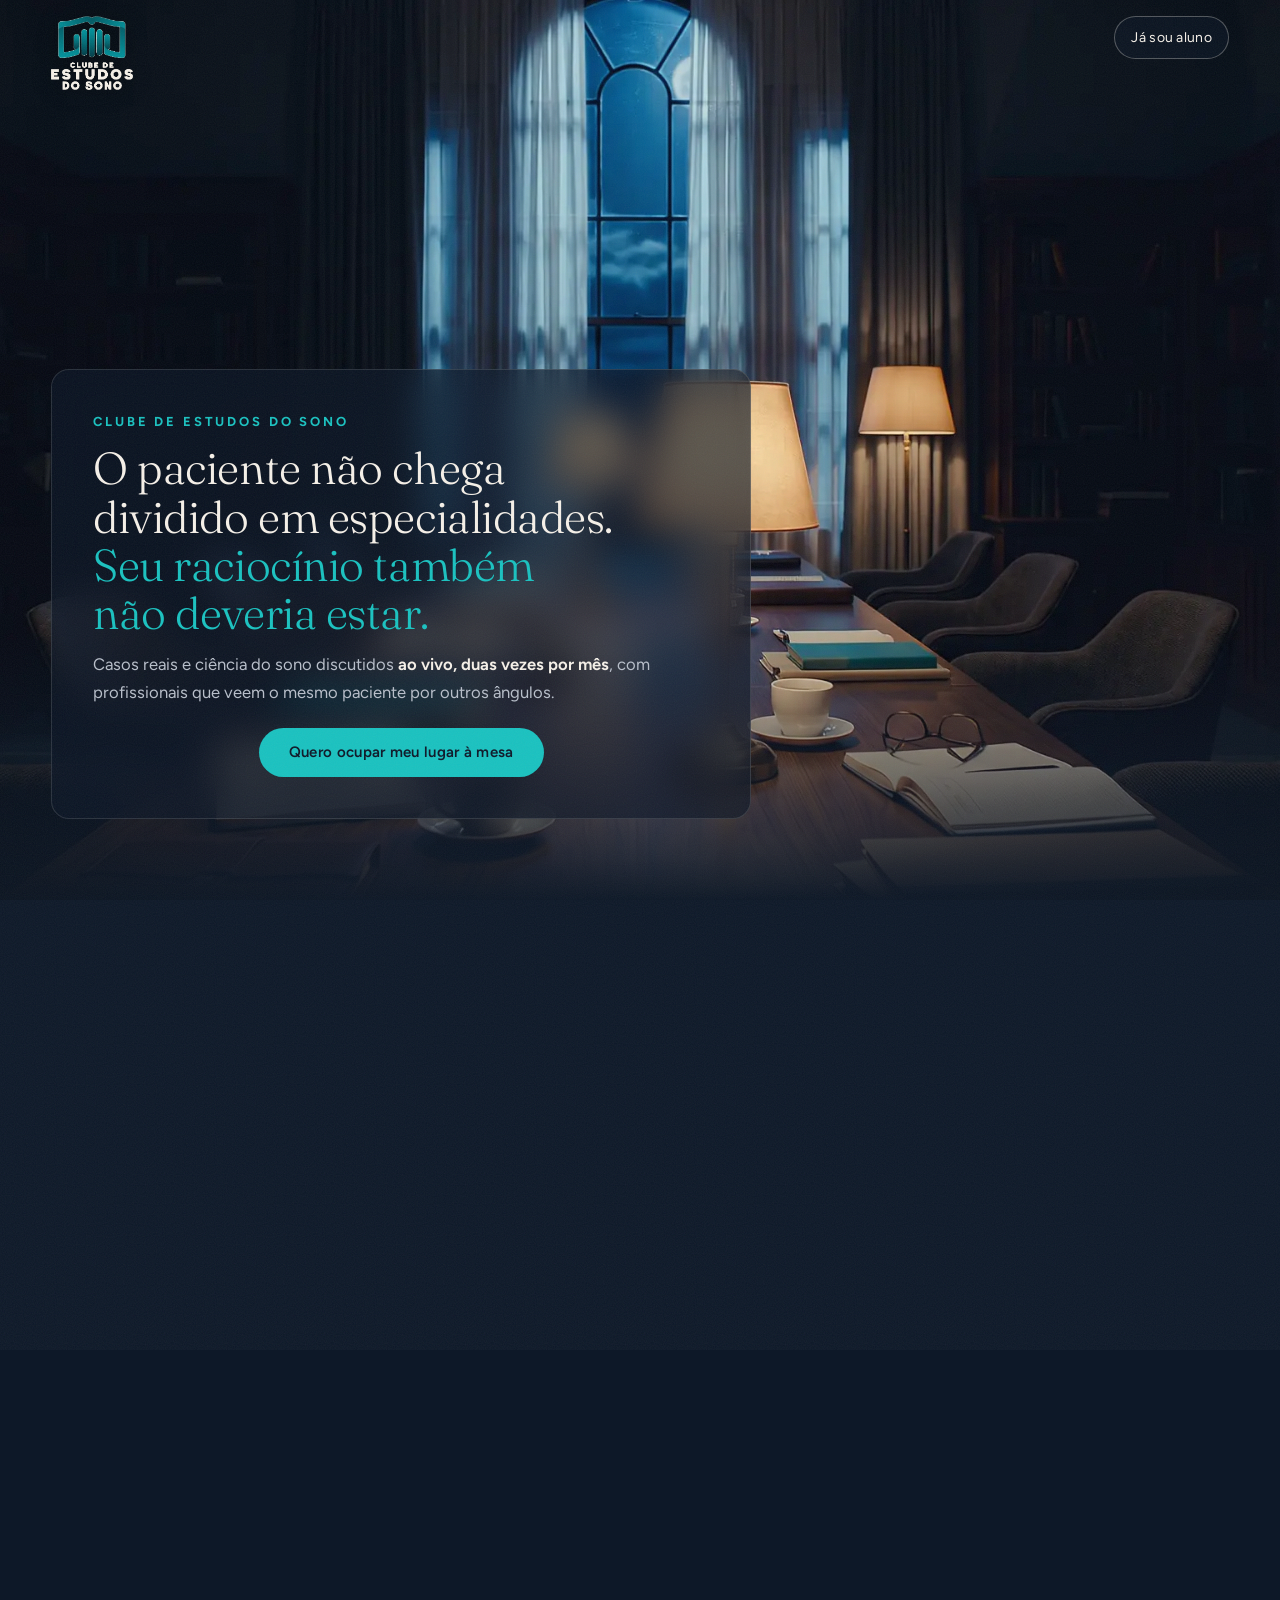
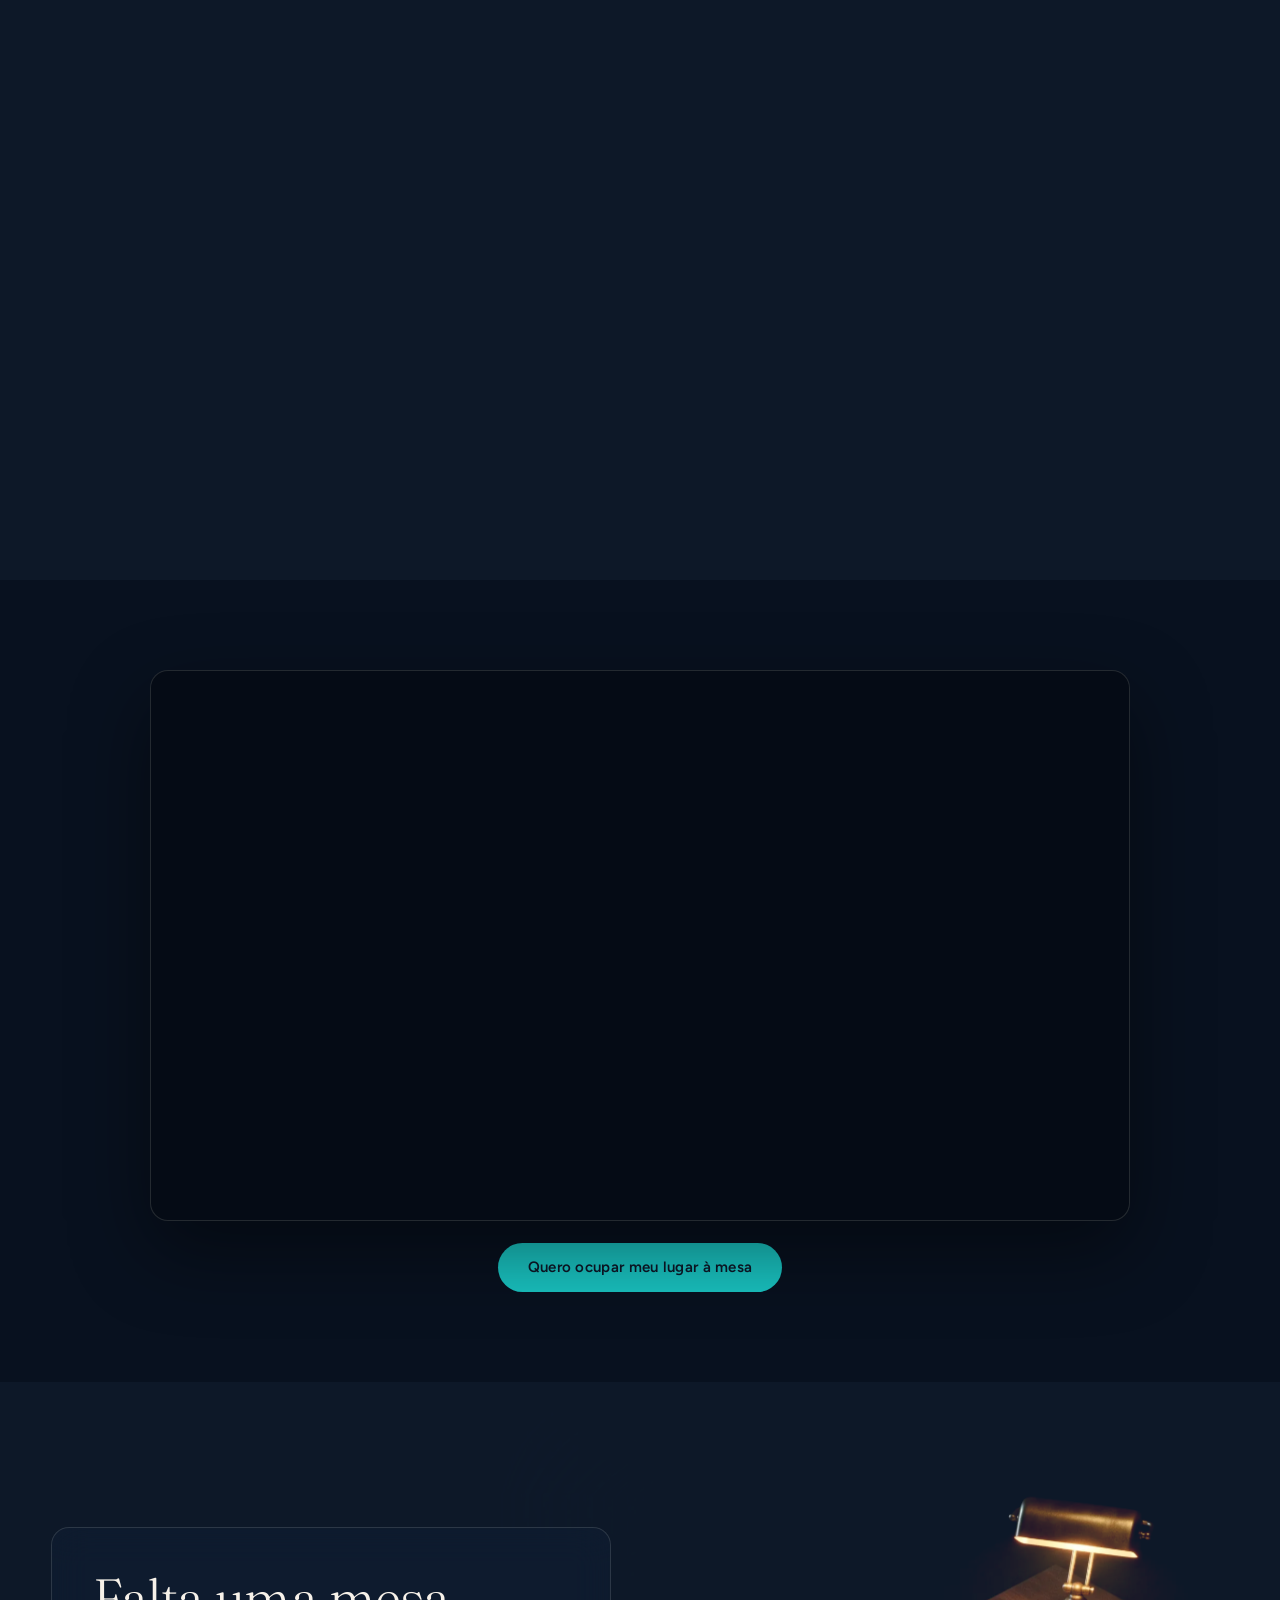
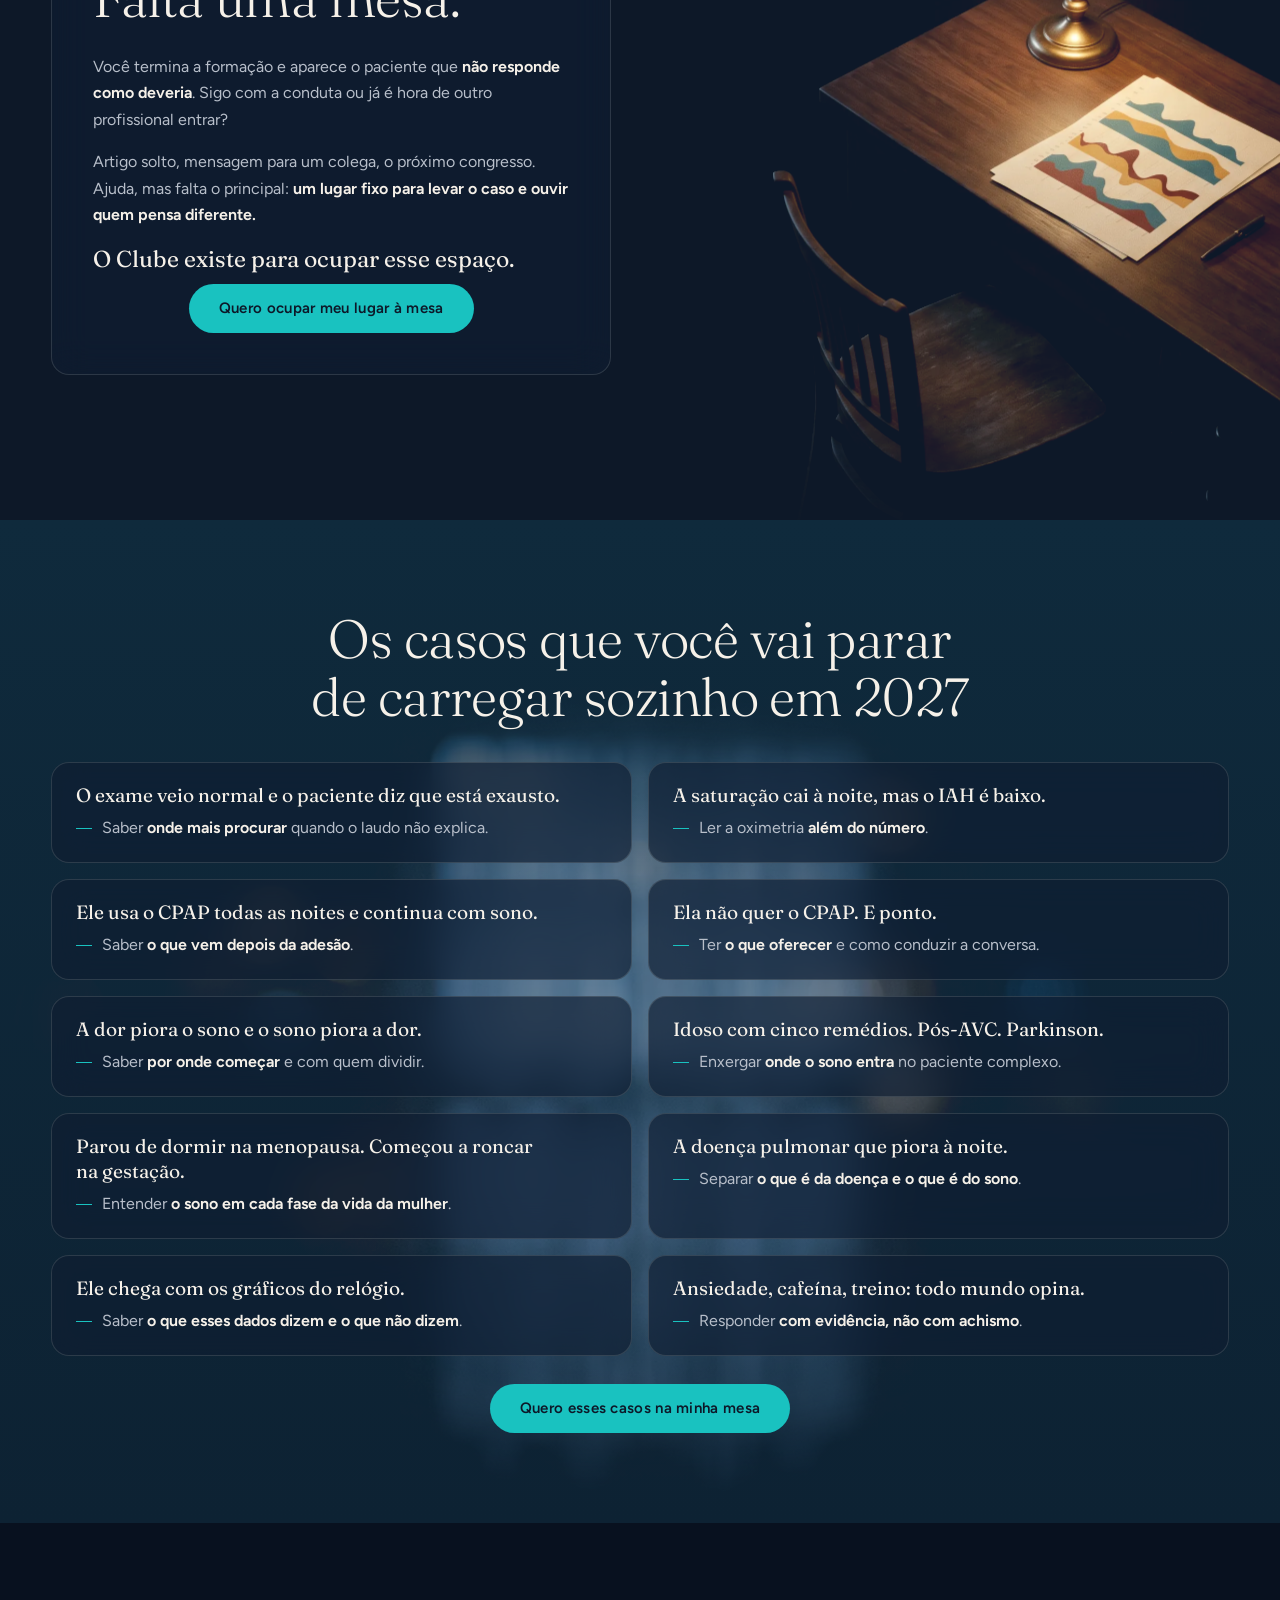
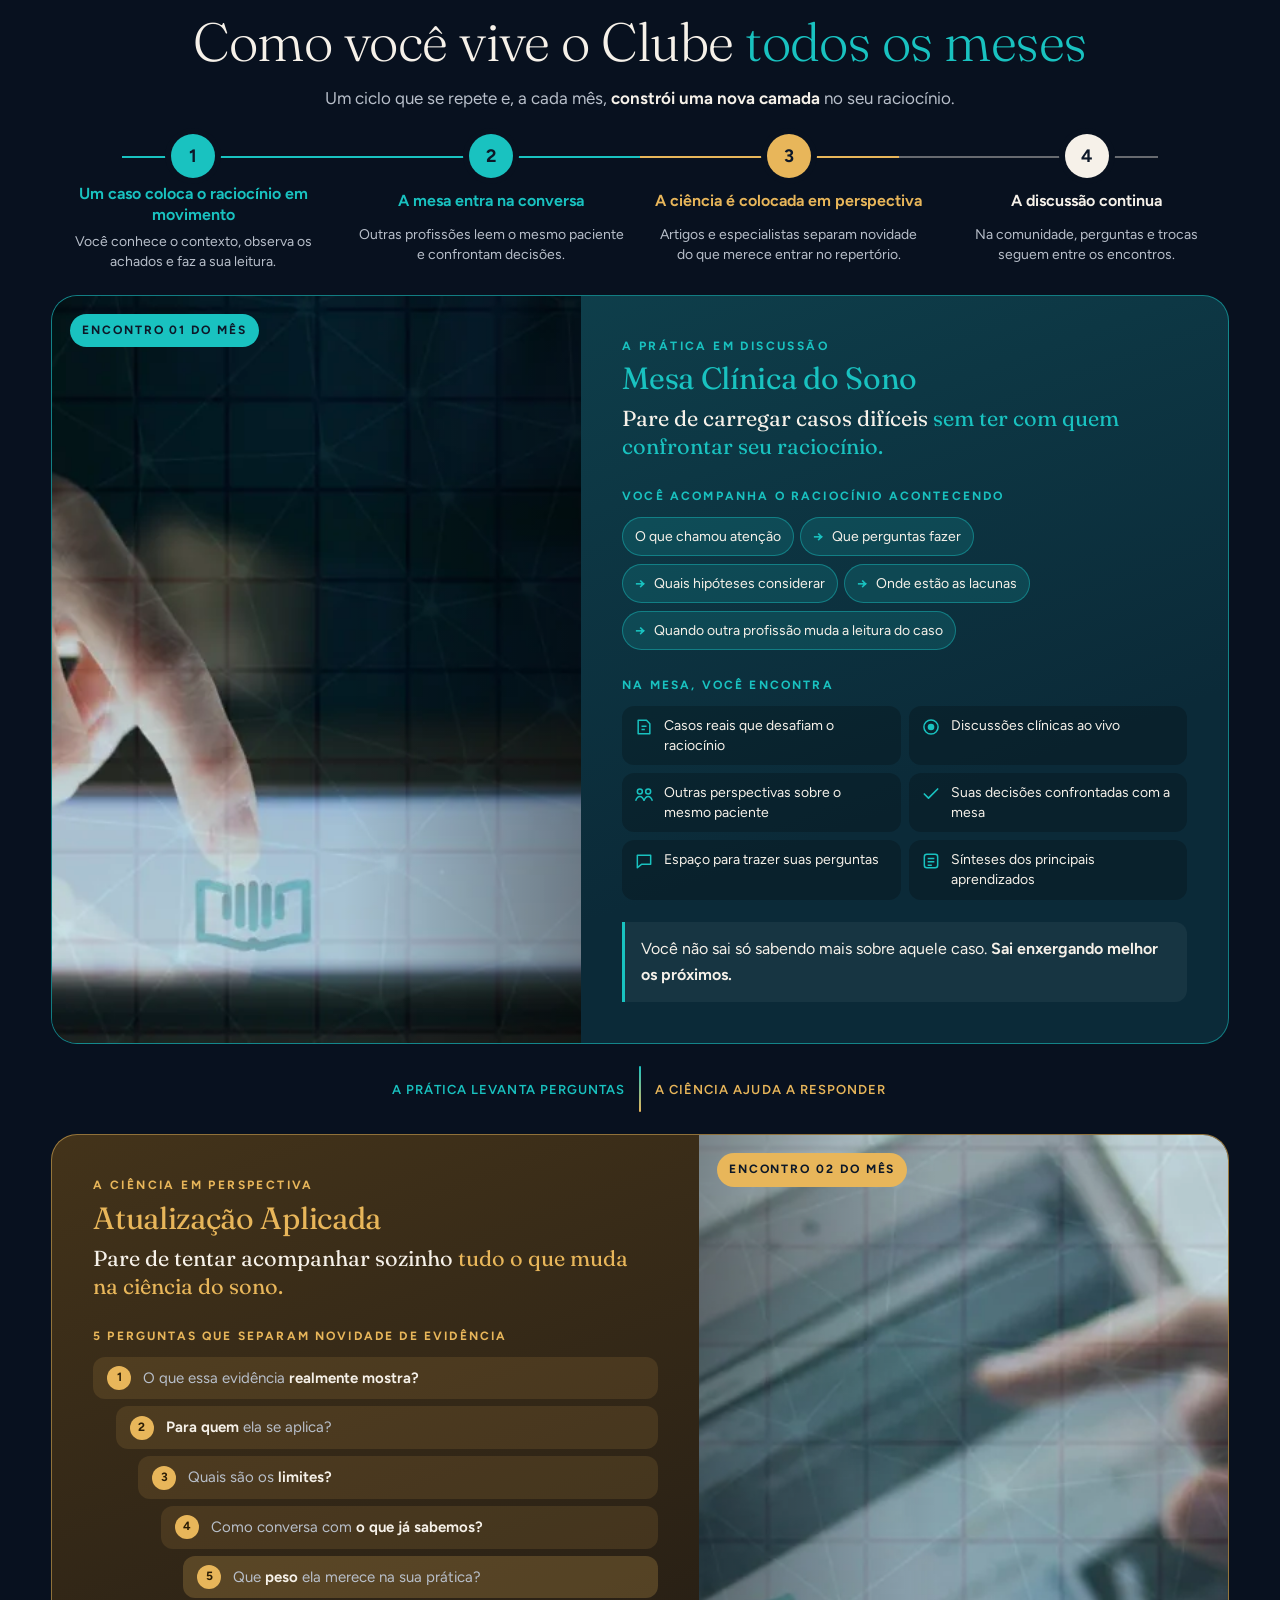
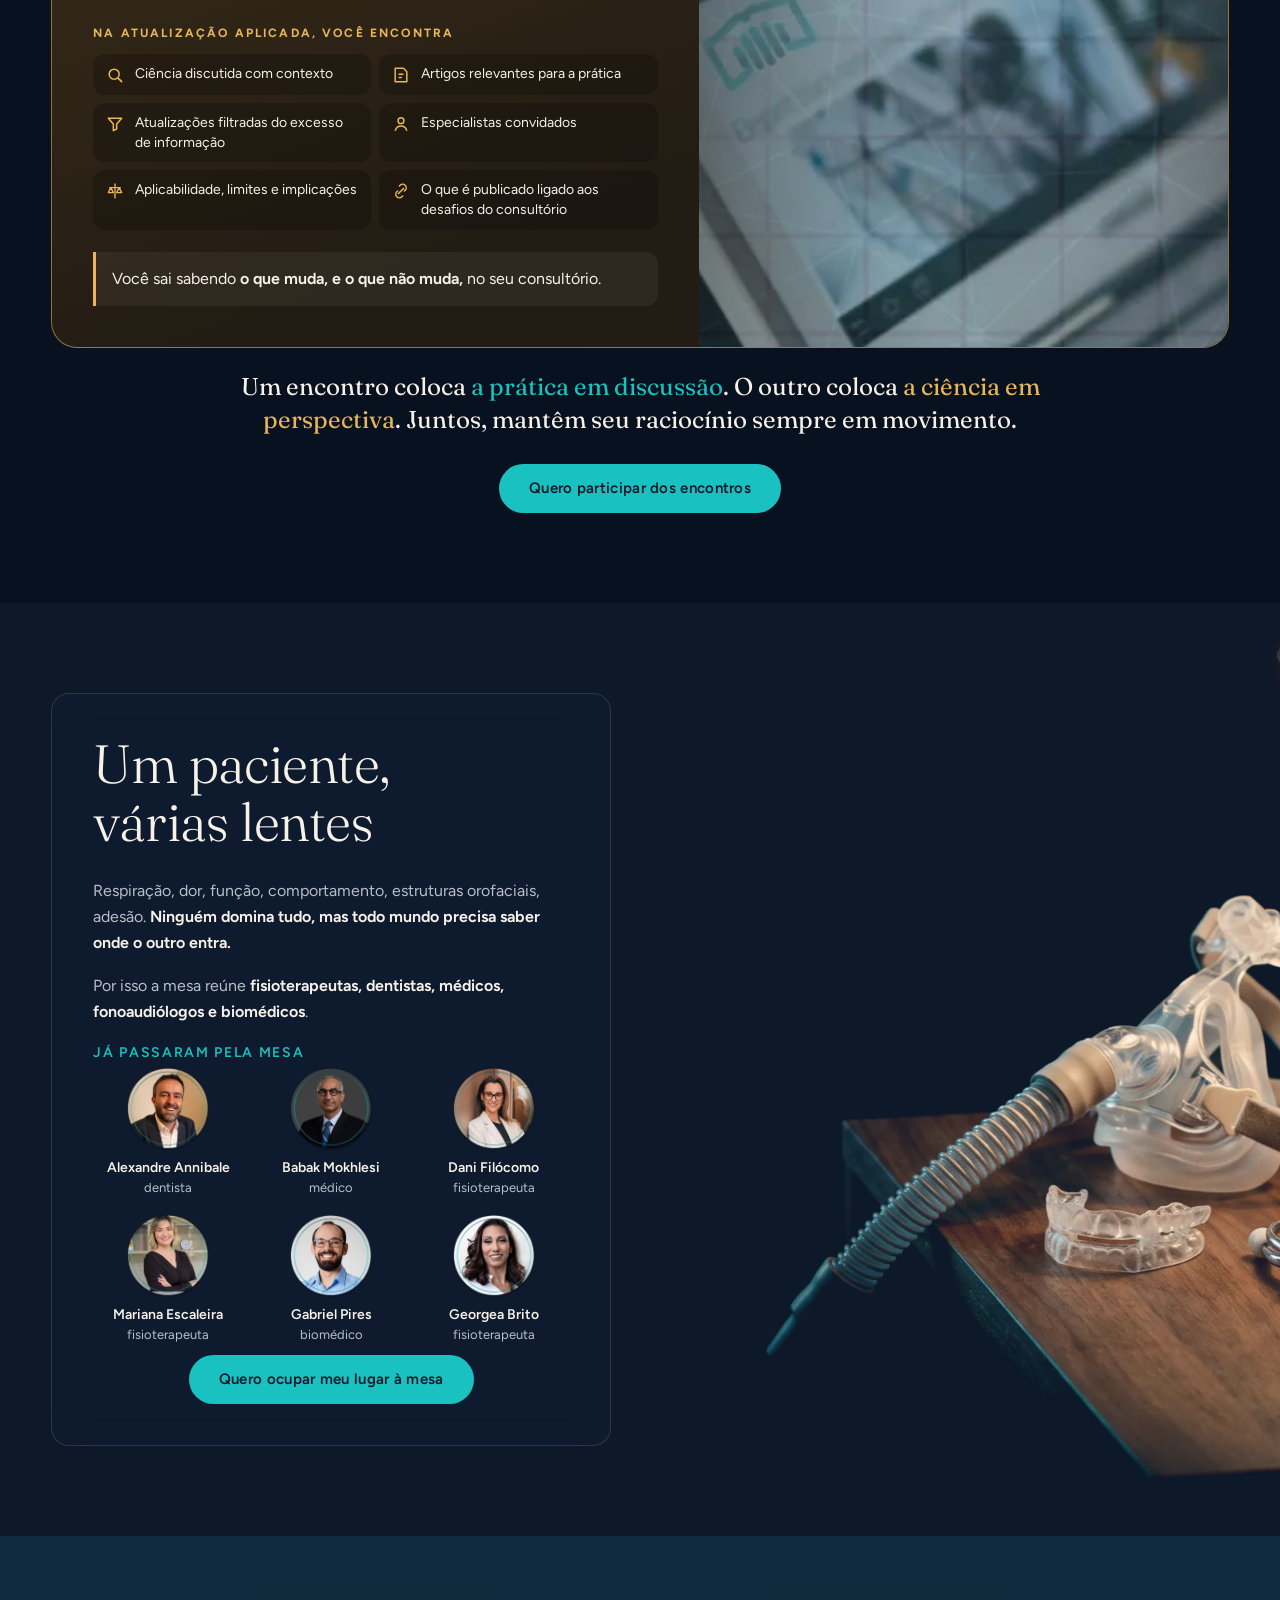
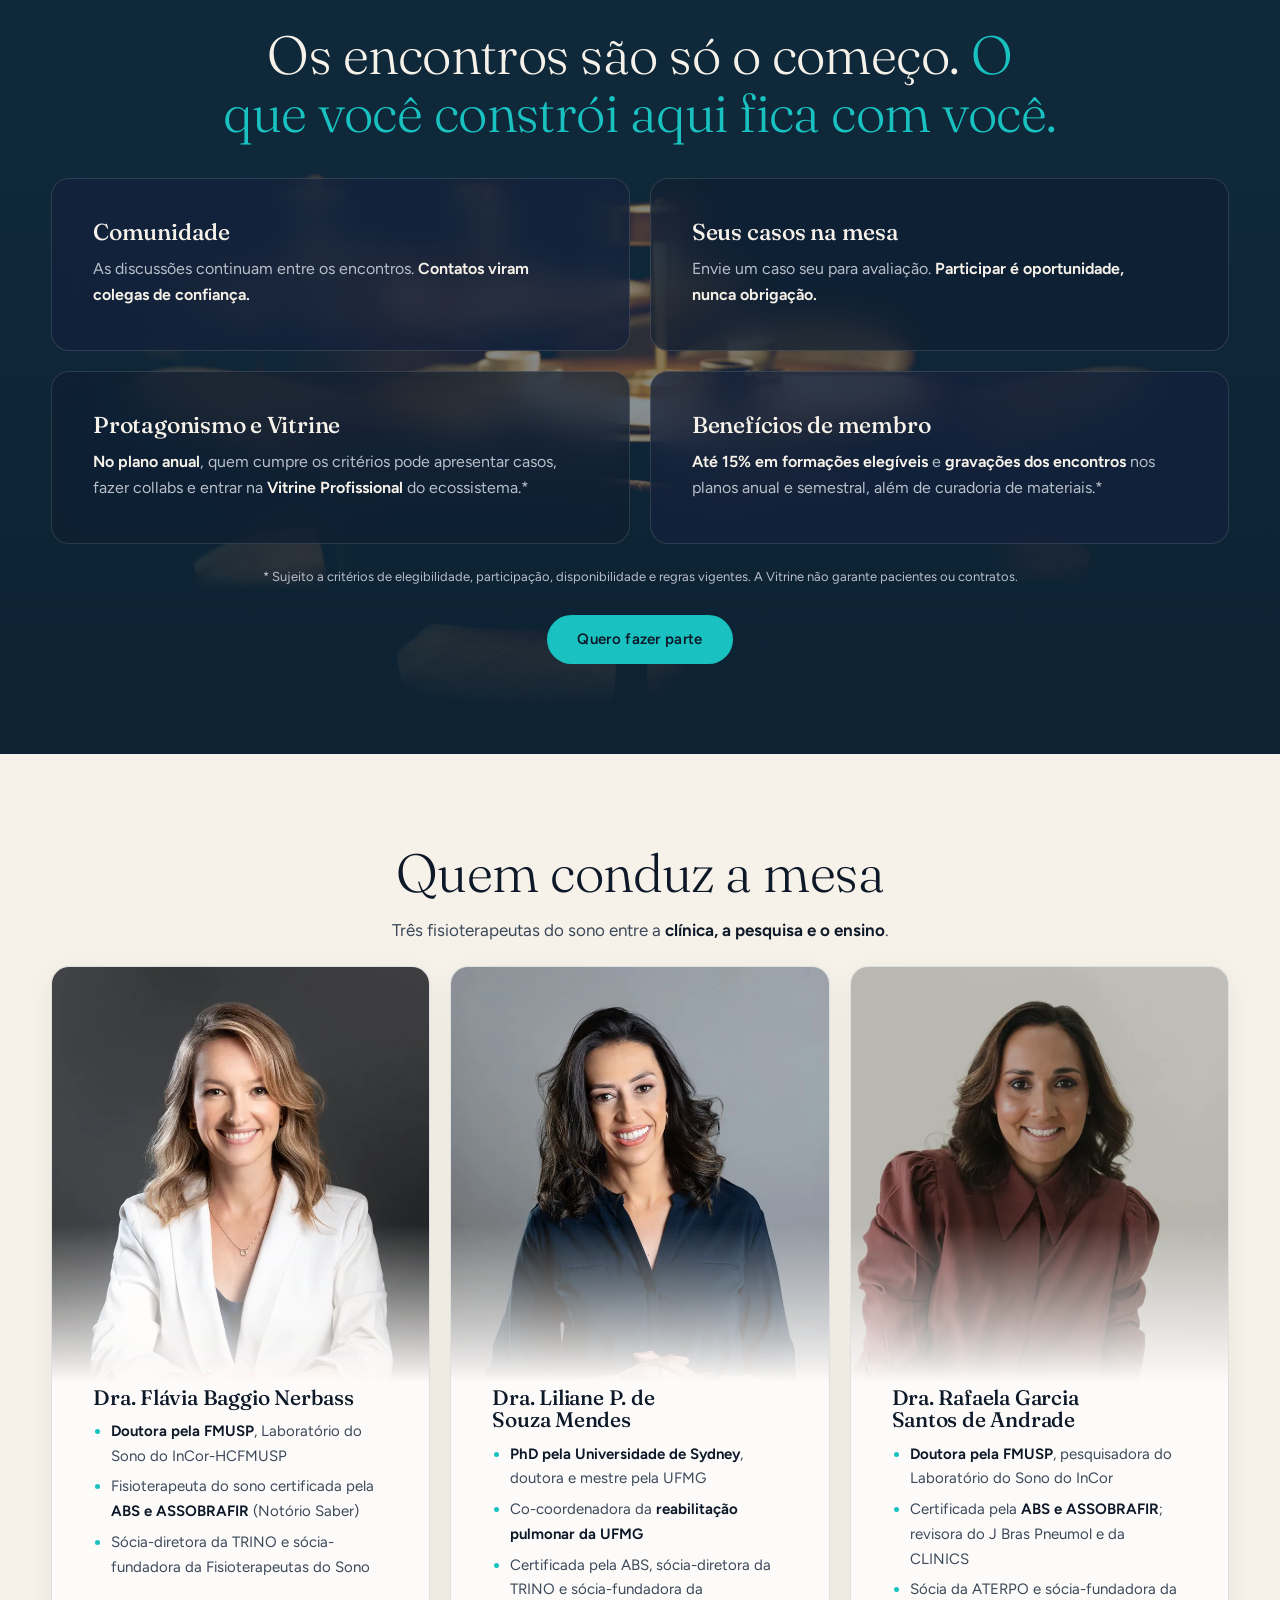
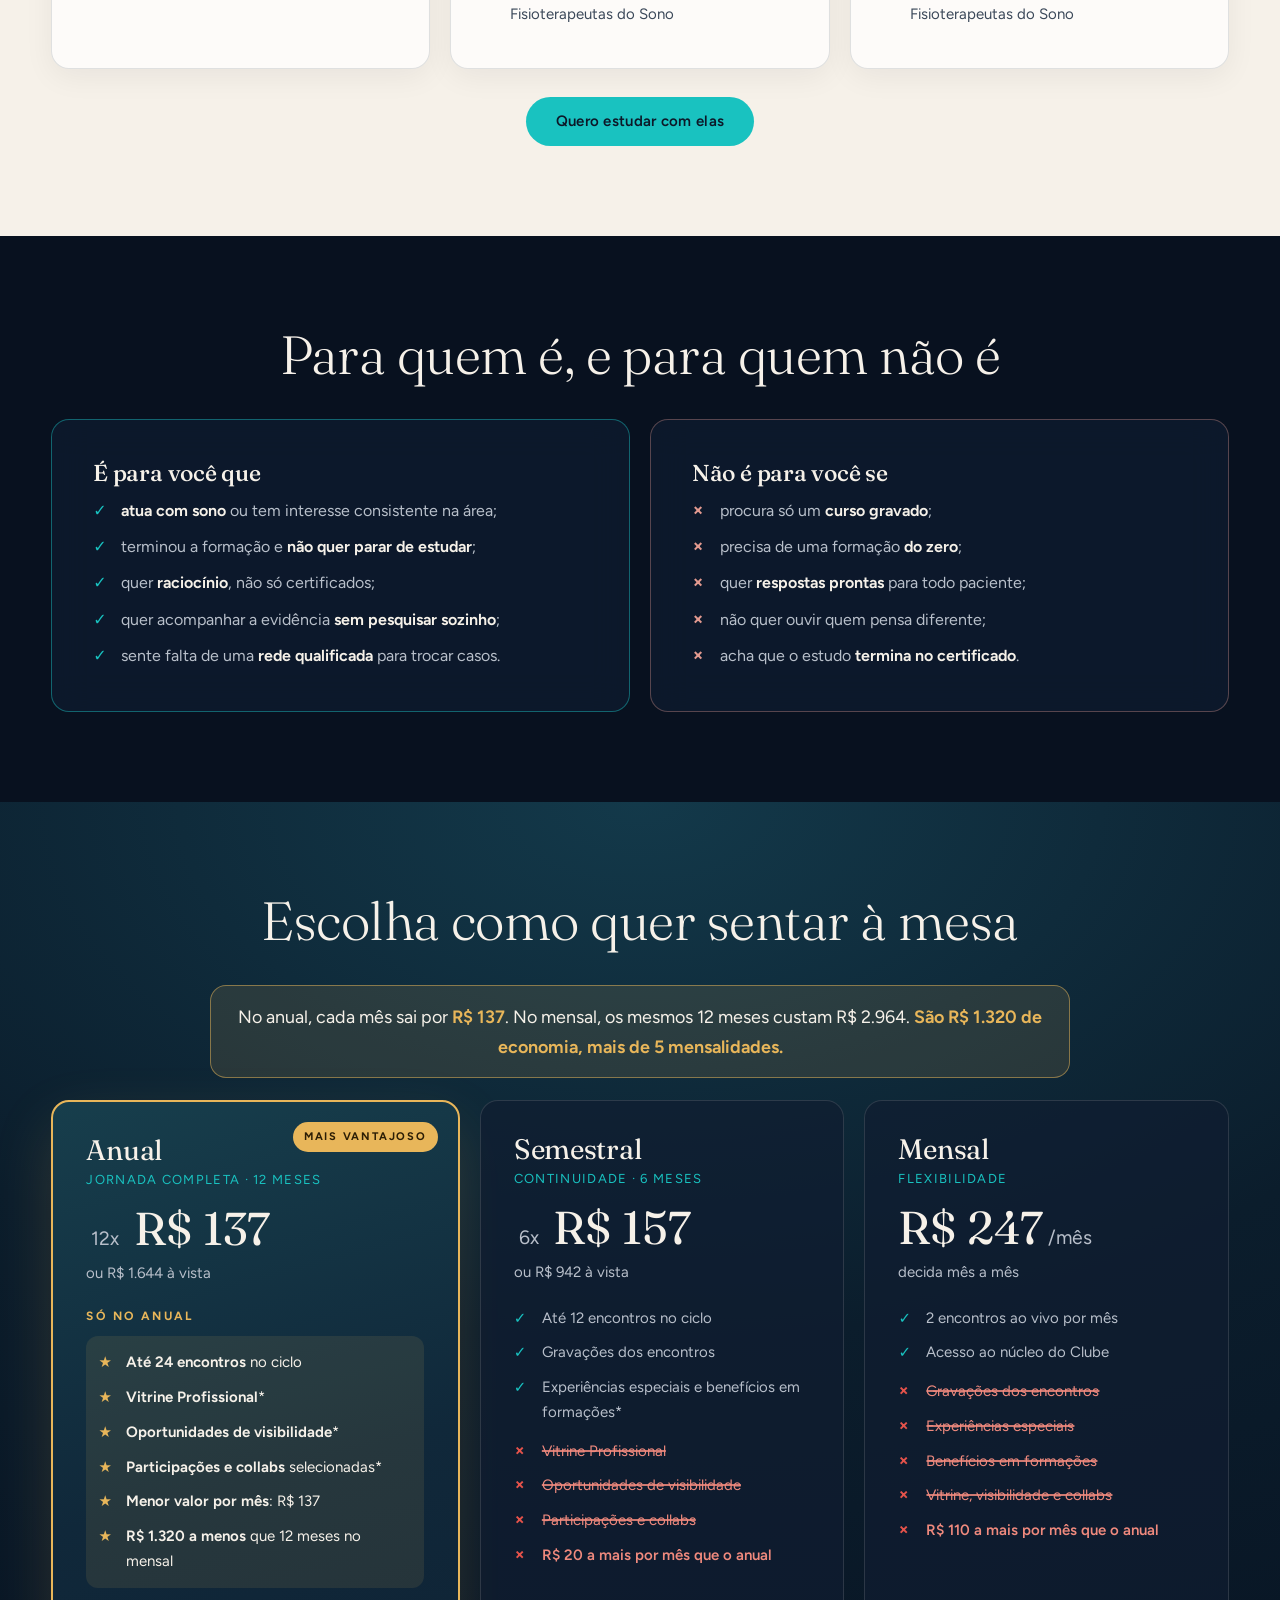
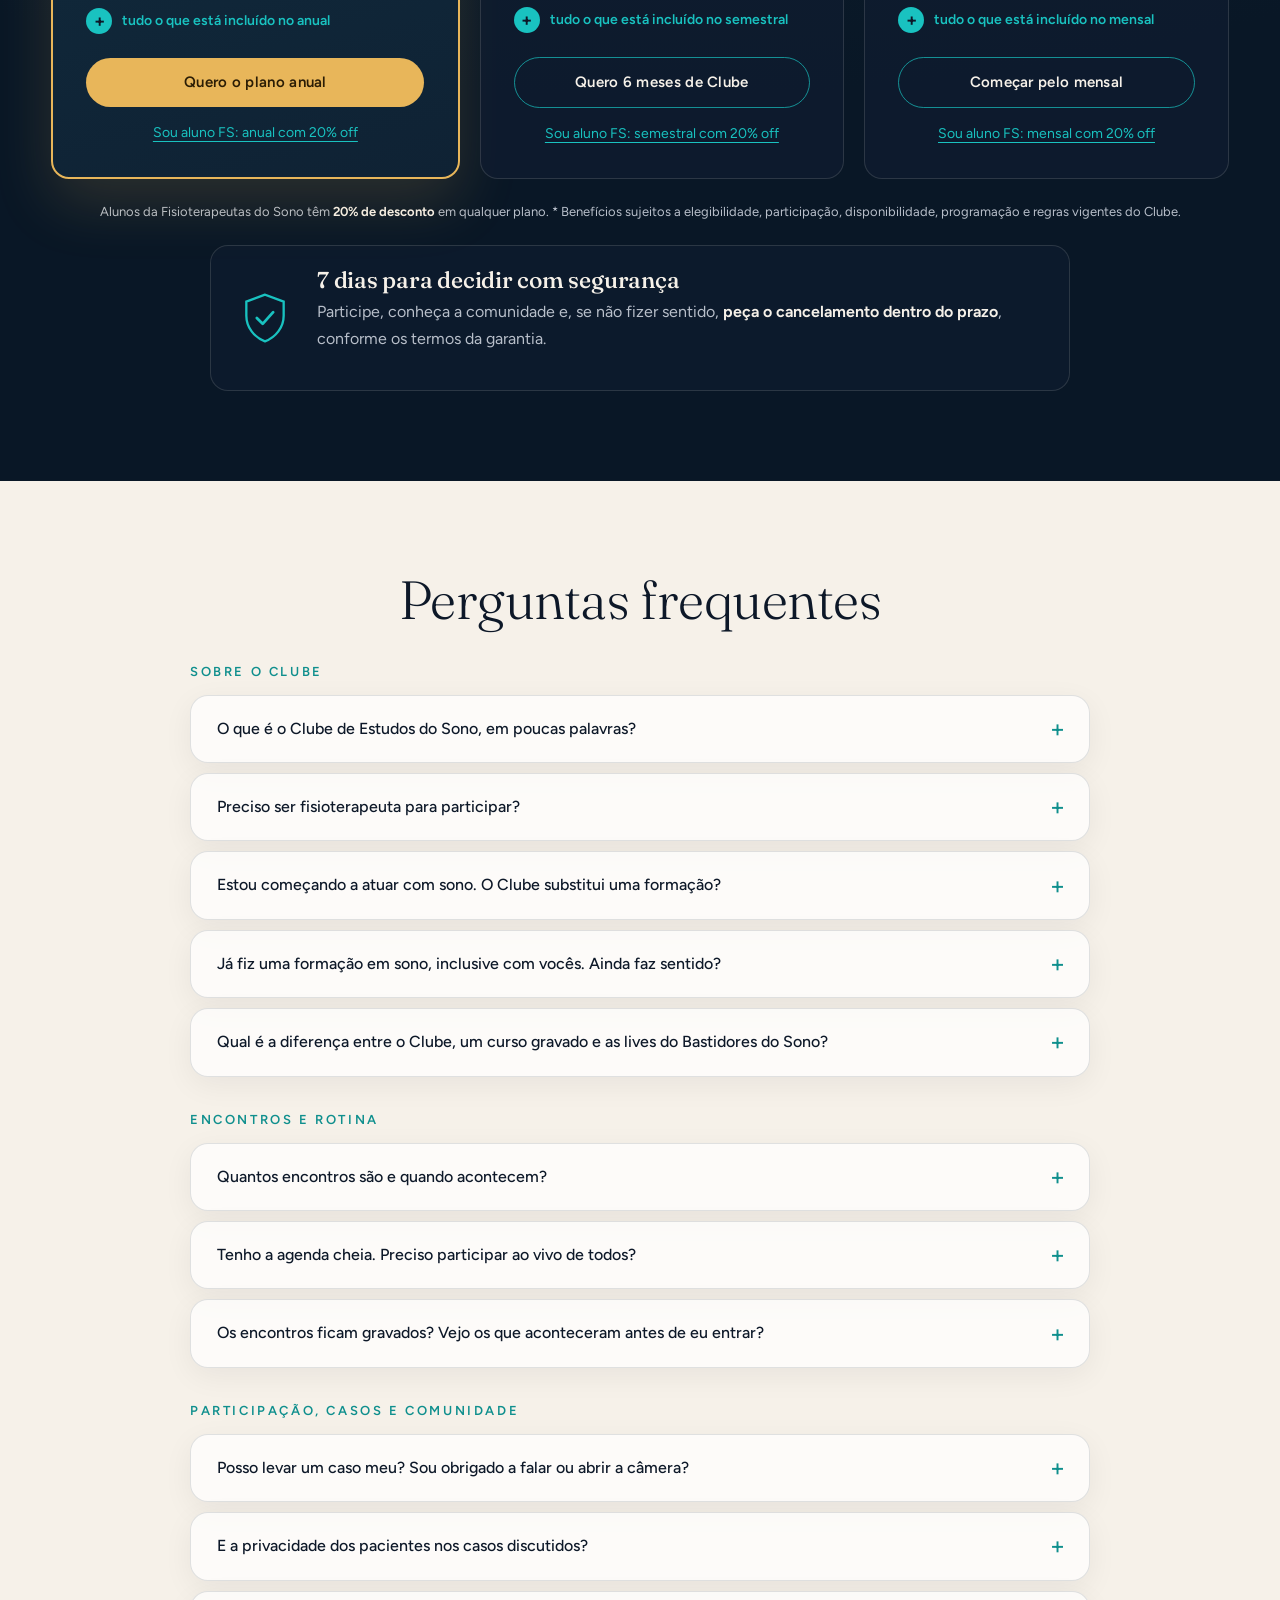
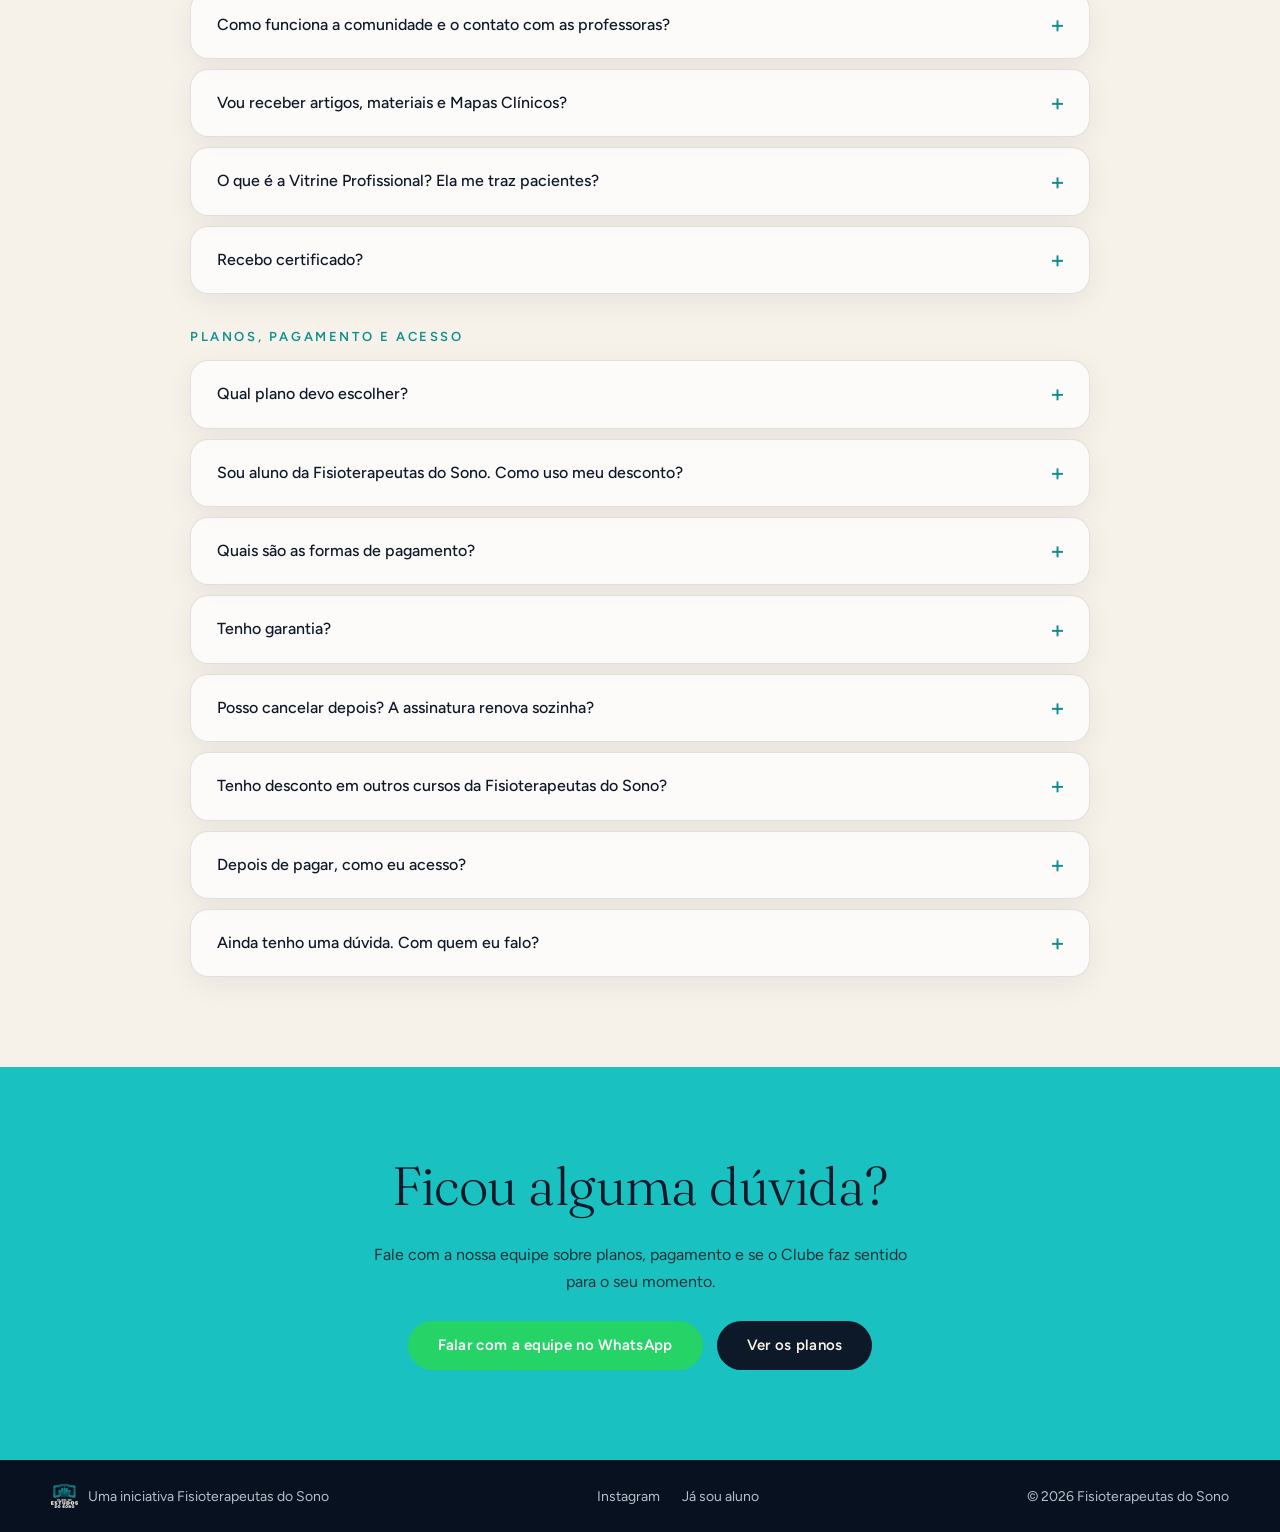
==== commit 7370acc2: "Clube: itens que faltam nos planos em vermelho e riscados, FAQ enxuto com links - Semestral e mensal" ====
--- a/clube/index.html
+++ b/clube/index.html
@@ -109,7 +109,6 @@
     <img class="arte arte--fundo" src="assets/img/dores.webp" alt="" loading="lazy">
     <div class="cabecalho revelar">
       <h2>Os casos que você vai parar de carregar sozinho em 2027</h2>
-      <p>Um de cada vez, eles vão para a mesa.</p>
     </div>
     <ul class="dores">
       <li class="painel revelar"><p class="dor">O exame veio normal e o paciente diz que está exausto.</p><p class="desejo">Saber <strong>onde mais procurar</strong> quando o laudo não explica.</p></li>
@@ -365,9 +364,9 @@
           <li>Experiências especiais e benefícios em formações*</li>
         </ul>
         <ul class="lista lista--falta">
-          <li>Sem Vitrine Profissional</li>
-          <li>Sem oportunidades de visibilidade</li>
-          <li>Sem participações e collabs</li>
+          <li>Vitrine Profissional</li>
+          <li>Oportunidades de visibilidade</li>
+          <li>Participações e collabs</li>
           <li>R$ 20 a mais por mês que o anual</li>
         </ul>
         <details class="tudo-mais"><summary><span class="mais" aria-hidden="true">+</span> tudo o que está incluído no semestral</summary><ul><li>Gravações dos encontros</li><li>Mesa Clínica do Sono</li><li>Atualização Aplicada</li><li>Comunidade exclusiva</li><li>Casos + ciência aplicada</li><li>Especialistas e diferentes perspectivas</li><li>Experiências especiais durante o ciclo*</li><li>Benefícios em formações elegíveis*</li><li>Prioridade em iniciativas selecionadas*</li></ul></details>
@@ -385,10 +384,10 @@
           <li>Acesso ao núcleo do Clube</li>
         </ul>
         <ul class="lista lista--falta">
-          <li>Sem gravações dos encontros</li>
-          <li>Sem experiências especiais</li>
-          <li>Sem benefícios em formações</li>
-          <li>Sem Vitrine, visibilidade e collabs</li>
+          <li>Gravações dos encontros</li>
+          <li>Experiências especiais</li>
+          <li>Benefícios em formações</li>
+          <li>Vitrine, visibilidade e collabs</li>
           <li>R$ 110 a mais por mês que o anual</li>
         </ul>
         <details class="tudo-mais"><summary><span class="mais" aria-hidden="true">+</span> tudo o que está incluído no mensal</summary><ul><li>Mesa Clínica do Sono</li><li>Atualização Aplicada</li><li>Comunidade exclusiva</li><li>Casos + ciência aplicada</li><li>Especialistas e diferentes perspectivas</li><li>Prioridade em iniciativas selecionadas*</li></ul></details>
@@ -399,7 +398,7 @@
 
     <p class="asterisco revelar">Alunos da Fisioterapeutas do Sono têm <strong>20% de desconto</strong> em qualquer plano. * Benefícios sujeitos a elegibilidade, participação, disponibilidade, programação e regras vigentes do Clube.</p>
 
-    <div class="garantia revelar">
+    <div class="garantia revelar" id="garantia">
       <svg viewBox="0 0 48 48" aria-hidden="true"><path d="M24 4 8 10v12c0 10 6.8 18.6 16 22 9.2-3.4 16-12 16-22V10L24 4Z" fill="none" stroke="currentColor" stroke-width="2"/><path d="m17 24 5 5 9-10" fill="none" stroke="currentColor" stroke-width="2.4" stroke-linecap="round" stroke-linejoin="round"/></svg>
       <div>
         <h3>7 dias para decidir com segurança</h3>
@@ -418,133 +417,85 @@
       <h3 class="faq-grupo">Sobre o Clube</h3>
       <details class="painel">
         <summary>O que é o Clube de Estudos do Sono, em poucas palavras?</summary>
-        <p>Uma assinatura para quem já trabalha com sono e quer <strong>continuar evoluindo depois da formação</strong>. São dois encontros ao vivo por mês (Mesa Clínica do Sono, com casos reais, e Atualização Aplicada, com artigos e convidados) e uma comunidade exclusiva entre eles. Não é um curso com começo, meio e fim: é <strong>um lugar fixo para estudar, discutir e trocar o ano todo</strong>.</p>
+        <p>Uma assinatura para quem já trabalha com sono e quer <strong>continuar evoluindo depois da formação</strong>. São dois encontros ao vivo por mês, a <a href="#como-funciona">Mesa Clínica do Sono e a Atualização Aplicada</a>, e uma comunidade exclusiva entre eles. Não é um curso com começo, meio e fim: é <strong>um lugar fixo para estudar, discutir e trocar o ano todo</strong>.</p>
       </details>
       <details class="painel">
         <summary>Preciso ser fisioterapeuta para participar?</summary>
-        <p>Não. O Clube é <strong>multiprofissional</strong>: participam fisioterapeutas, dentistas, médicos, fonoaudiólogos, biomédicos e outros profissionais da saúde cuja atuação passa pelo sono. A ideia é justamente juntar quem olha o mesmo paciente por ângulos diferentes.</p>
-      </details>
-      <details class="painel">
-        <summary>Não sou fisioterapeuta. Vou acompanhar as discussões?</summary>
-        <p>Sim. Os casos são discutidos pelo <strong>raciocínio clínico</strong>, e cada profissão traz a sua leitura. Quando um ponto é específico de uma área, ele é explicado para todos. Você não precisa dominar a técnica do outro, precisa entender <strong>quando e como conversar com ele</strong>.</p>
-      </details>
-      <details class="painel">
-        <summary>O Clube substitui uma formação em sono?</summary>
-        <p>Não. Ele dá <strong>continuidade, atualização e discussão</strong> a partir de uma base que você já tem. Se ainda precisa construir os fundamentos, comece por uma formação estruturada. A equipe indica qual faz sentido para você pelo WhatsApp.</p>
-      </details>
-      <details class="painel">
-        <summary>Estou começando a atuar com sono. O Clube é para mim?</summary>
-        <p>Pode ser, desde que você já tenha <strong>base em saúde e interesse real</strong> pela área. Acompanhar casos de profissionais mais experientes acelera muito o raciocínio. Só não espere uma aula do zero. Na dúvida, fale com a equipe antes de assinar.</p>
+        <p>Não. O Clube é <strong>multiprofissional</strong>: participam fisioterapeutas, dentistas, médicos, fonoaudiólogos, biomédicos e outros profissionais da saúde cuja atuação passa pelo sono. Os casos são discutidos pelo <strong>raciocínio clínico</strong>, e quando um ponto é específico de uma área, ele é explicado para todos. Veja quem <a href="#multiprofissional">já passou pela mesa</a>.</p>
+      </details>
+      <details class="painel">
+        <summary>Estou começando a atuar com sono. O Clube substitui uma formação?</summary>
+        <p>Não substitui. O Clube dá <strong>continuidade, atualização e discussão</strong> a partir de uma base que você já tem. Se você tem base em saúde e interesse real pela área, acompanhar casos de profissionais experientes acelera muito o raciocínio. Se ainda precisa construir os fundamentos, comece por uma formação estruturada: <a data-whats target="_blank" rel="noopener">a equipe indica qual faz sentido para você no WhatsApp</a>.</p>
       </details>
       <details class="painel">
         <summary>Já fiz uma formação em sono, inclusive com vocês. Ainda faz sentido?</summary>
-        <p>É exatamente para você. A formação organiza a base; o Clube ocupa o espaço que vem depois, quando <strong>os casos difíceis aparecem e a ciência continua mudando</strong>. E quem é aluno da Fisioterapeutas do Sono tem <strong>20% de desconto</strong> em qualquer plano.</p>
-      </details>
-      <details class="painel">
-        <summary>Qual é a diferença entre o Clube e um curso gravado?</summary>
-        <p>No curso gravado você assiste sozinho a um conteúdo fechado. No Clube você <strong>participa ao vivo, leva perguntas e confronta seu raciocínio</strong> com o de outros profissionais, acompanhando a evidência ao longo do ano. As gravações (planos anual e semestral) ajudam, mas o valor está na mesa.</p>
-      </details>
-      <details class="painel">
-        <summary>E qual é a diferença para as lives gratuitas do Bastidores do Sono?</summary>
-        <p>As lives do Bastidores são abertas e tratam de uma questão por vez. O Clube é <strong>fechado para membros</strong>, trabalha <strong>casos reais com profundidade</strong> e tem curadoria científica, comunidade, envio de casos e convidados. São propostas complementares.</p>
+        <p>É exatamente para você. A formação organiza a base; o Clube ocupa o espaço que vem depois, quando <strong>os casos difíceis aparecem e a ciência continua mudando</strong>. E quem é aluno da Fisioterapeutas do Sono tem <strong>20% de desconto</strong> em qualquer plano: use o link “Sou aluno FS” em <a href="#planos">cada plano</a>.</p>
+      </details>
+      <details class="painel">
+        <summary>Qual é a diferença entre o Clube, um curso gravado e as lives do Bastidores do Sono?</summary>
+        <p>No curso gravado você assiste sozinho a um conteúdo fechado. As lives do Bastidores são abertas e tratam de uma questão por vez. No Clube, fechado para membros, você <strong>participa ao vivo, leva perguntas e confronta seu raciocínio</strong> com o de outros profissionais em <strong>casos reais, com profundidade</strong>, e acompanha a evidência ao longo do ano.</p>
       </details>
 
       <h3 class="faq-grupo">Encontros e rotina</h3>
       <details class="painel">
-        <summary>Quantos encontros são e como funcionam?</summary>
-        <p><strong>Dois encontros ao vivo por mês, até 24 no ano.</strong> Na Mesa Clínica do Sono, um caso real é discutido do começo ao fim. Na Atualização Aplicada, artigos e evidências são analisados pelo que importa na prática. Nos planos anual e semestral, também há experiências especiais, como painéis multiprofissionais e a Mesa das Controvérsias.</p>
-      </details>
-      <details class="painel">
-        <summary>Em que dia e horário acontecem os encontros?</summary>
-        <p><strong>Às quartas-feiras, a cada 15 dias, ao vivo e online.</strong> A agenda e o horário de cada encontro ficam disponíveis para os membros com antecedência.</p>
-      </details>
-      <details class="painel">
-        <summary>Preciso participar ao vivo de todos os encontros?</summary>
-        <p>Não. O ao vivo é recomendado, porque é ali que você pergunta e participa, mas <strong>ninguém precisa estar em todos</strong>. Nos planos anual e semestral, você assiste à gravação depois.</p>
-      </details>
-      <details class="painel">
-        <summary>Os encontros ficam gravados? Por quanto tempo?</summary>
-        <p><strong>Nos planos anual e semestral, sim:</strong> as gravações ficam disponíveis enquanto a assinatura estiver ativa, de acordo com as regras e a disponibilidade do acervo. <strong>O plano mensal não inclui as gravações</strong>, só os encontros ao vivo.</p>
-      </details>
-      <details class="painel">
-        <summary>Tenho a agenda cheia. Vou conseguir acompanhar?</summary>
-        <p>O Clube foi pensado para quem atende: <strong>são dois encontros por mês</strong>, não uma grade para maratonar. Na prática, ele economiza o tempo que você gastaria procurando artigos sozinho e esperando o próximo congresso. Perdeu um encontro? Nos planos anual e semestral, a gravação fica disponível, e a comunidade está lá em todos os planos.</p>
-      </details>
-      <details class="painel">
-        <summary>Vou ter acesso aos encontros que aconteceram antes de eu entrar?</summary>
-        <p>Nos planos com gravações (anual e semestral), o acesso segue as <strong>regras e a disponibilidade do acervo</strong>. Se for importante assistir a um encontro específico, fale com a equipe antes de assinar.</p>
-      </details>
-      <details class="painel">
-        <summary>O Clube tem pausa no fim do ano?</summary>
-        <p>Sim, há um <strong>recesso de fim de ano</strong> entre dezembro e janeiro. As datas ficam na agenda dos membros.</p>
+        <summary>Quantos encontros são e quando acontecem?</summary>
+        <p><strong>Dois encontros ao vivo por mês, até 24 no ano, às quartas-feiras, a cada 15 dias, online.</strong> A agenda e o horário ficam disponíveis para os membros com antecedência, e há um recesso de fim de ano entre dezembro e janeiro. Entenda <a href="#como-funciona">como funciona cada encontro</a>.</p>
+      </details>
+      <details class="painel">
+        <summary>Tenho a agenda cheia. Preciso participar ao vivo de todos?</summary>
+        <p>Não. O ao vivo é recomendado, porque é ali que você pergunta e participa, mas <strong>ninguém precisa estar em todos</strong>. São dois encontros por mês, não uma grade para maratonar, e eles economizam o tempo que você gastaria procurando artigos sozinho. Perdeu um? Nos planos anual e semestral, a gravação fica disponível.</p>
+      </details>
+      <details class="painel">
+        <summary>Os encontros ficam gravados? Vejo os que aconteceram antes de eu entrar?</summary>
+        <p><strong>Nos planos anual e semestral, sim:</strong> as gravações ficam disponíveis enquanto a assinatura estiver ativa, de acordo com as regras e a disponibilidade do acervo. <strong>O plano mensal não inclui gravações</strong>, só os encontros ao vivo. Se for importante assistir a um encontro específico, <a data-whats target="_blank" rel="noopener">fale com a equipe antes de assinar</a>.</p>
       </details>
 
       <h3 class="faq-grupo">Participação, casos e comunidade</h3>
       <details class="painel">
-        <summary>Posso levar um caso meu para a mesa?</summary>
-        <p>Sim. Você <strong>envia o caso para avaliação</strong>, com o contexto e o ponto da dúvida. O envio não garante a apresentação: a escolha considera tema, relevância, agenda e adequação.</p>
-      </details>
-      <details class="painel">
-        <summary>Sou obrigado a falar, apresentar caso ou abrir a câmera?</summary>
-        <p>Não. Participar e apresentar casos são <strong>oportunidades, não obrigações</strong>. Muita gente começa só ouvindo.</p>
+        <summary>Posso levar um caso meu? Sou obrigado a falar ou abrir a câmera?</summary>
+        <p>Você pode <strong>enviar um caso para avaliação</strong>, com o contexto e o ponto da dúvida; a escolha considera tema, relevância, agenda e adequação. E não é obrigado a nada: participar e apresentar casos são <strong>oportunidades, não obrigações</strong>. Muita gente começa só ouvindo.</p>
       </details>
       <details class="painel">
         <summary>E a privacidade dos pacientes nos casos discutidos?</summary>
         <p>Os casos são discutidos <strong>sem dados que identifiquem o paciente</strong>. Quem envia um caso é orientado a retirar nome, documentos e qualquer informação pessoal antes de compartilhar.</p>
       </details>
       <details class="painel">
-        <summary>Como funciona a comunidade?</summary>
-        <p>É um ambiente <strong>só de membros</strong>, onde os casos são preparados, as discussões continuam depois dos encontros e circulam perguntas, materiais e atualizações. É também onde você conhece <strong>profissionais de outras áreas e cidades</strong> que atendem sono.</p>
-      </details>
-      <details class="painel">
-        <summary>Vou ter contato com as professoras e com profissionais de outras áreas?</summary>
-        <p>Sim. Flávia, Liliane e Rafaela <strong>conduzem os encontros</strong>, e a cada tema entram convidados e discussões multiprofissionais. Já passaram pela mesa Alexandre Annibale (dentista), Babak Mokhlesi (médico), Dani Filócomo, Mariana Escaleira e Georgea Brito (fisioterapeutas) e Gabriel Pires (biomédico).</p>
-      </details>
-      <details class="painel">
-        <summary>Vou receber artigos e materiais?</summary>
-        <p>Sim, sempre que fizerem parte da curadoria e da discussão. A proposta não é uma biblioteca infinita, e sim <strong>selecionar o que merece atenção</strong> e discutir o que muda na prática.</p>
-      </details>
-      <details class="painel">
-        <summary>O que são os Mapas Clínicos?</summary>
-        <p>São <strong>sínteses visuais dos encontros</strong>: o raciocínio do caso numa página, com os pontos de decisão e o que levar para o consultório.</p>
+        <summary>Como funciona a comunidade e o contato com as professoras?</summary>
+        <p>A comunidade é um ambiente <strong>só de membros</strong>, onde os casos são preparados, as discussões continuam depois dos encontros e circulam perguntas, materiais e atualizações. <a href="#professoras">Flávia, Liliane e Rafaela</a> conduzem os encontros, e a cada tema entram convidados de outras profissões.</p>
+      </details>
+      <details class="painel">
+        <summary>Vou receber artigos, materiais e Mapas Clínicos?</summary>
+        <p>Sim, sempre que fizerem parte da curadoria e da discussão. A proposta não é uma biblioteca infinita, e sim <strong>selecionar o que merece atenção</strong>. Os Mapas Clínicos são <strong>sínteses visuais dos encontros</strong>: o raciocínio do caso numa página, com os pontos de decisão e o que levar para o consultório.</p>
       </details>
       <details class="painel">
         <summary>O que é a Vitrine Profissional? Ela me traz pacientes?</summary>
-        <p>É um espaço de <strong>visibilidade no ecossistema Fisioterapeutas do Sono</strong>, <strong>exclusivo do plano anual</strong>, para membros que cumprirem os critérios, com foto, formação, área de atuação, cidade e contatos. Aumenta a exposição do seu trabalho, mas <strong>não garante pacientes, contratos ou indicações</strong>.</p>
+        <p>É um espaço de <strong>visibilidade no ecossistema Fisioterapeutas do Sono</strong>, <strong>exclusivo do <a href="#planos">plano anual</a></strong>, para membros que cumprirem os critérios, com foto, formação, área de atuação, cidade e contatos. Aumenta a exposição do seu trabalho, mas <strong>não garante pacientes, contratos ou indicações</strong>.</p>
       </details>
       <details class="painel">
         <summary>Recebo certificado?</summary>
-        <p>O Clube <strong>não funciona como um curso com certificado de conclusão</strong>: é um espaço contínuo de discussão e atualização. Se precisar de comprovação de participação, fale com a equipe.</p>
+        <p>O Clube <strong>não funciona como um curso com certificado de conclusão</strong>: é um espaço contínuo de discussão e atualização. Se precisar de comprovação de participação, <a data-whats target="_blank" rel="noopener">fale com a equipe</a>.</p>
       </details>
 
       <h3 class="faq-grupo">Planos, pagamento e acesso</h3>
       <details class="painel">
         <summary>Qual plano devo escolher?</summary>
-        <p>Para viver o Clube de verdade, <strong>o anual</strong>: até 24 encontros, gravações, experiências especiais, benefícios em formações, <strong>Vitrine Profissional, visibilidade e collabs</strong> e <strong>o menor valor por mês (12x R$ 137)</strong>. O semestral (6x R$ 157) tem gravações, experiências especiais e benefícios em formações, mas não tem Vitrine, visibilidade e collabs. O mensal (R$ 247) dá acesso aos encontros ao vivo e à comunidade, sem gravações e sem esses benefícios.</p>
-      </details>
-      <details class="painel">
-        <summary>O que muda entre o mensal e o anual, além do preço?</summary>
-        <p>O mensal dá acesso aos <strong>encontros ao vivo e à comunidade</strong>, mas <strong>não inclui gravações, experiências especiais, benefícios em formações, Vitrine Profissional, visibilidade e collabs</strong>. O anual inclui tudo isso e foi pensado para 12 meses contínuos. E no anual você <strong>economiza R$ 1.320</strong> em relação a 12 meses no mensal.</p>
+        <p><strong>O anual</strong> inclui tudo: até 24 encontros, gravações, experiências especiais, benefícios em formações, <strong>Vitrine Profissional, visibilidade e collabs</strong>, com <strong>o menor valor por mês (12x R$ 137)</strong> e R$ 1.320 de economia em relação ao mensal. O semestral (6x R$ 157) não tem Vitrine, visibilidade e collabs. O mensal (R$ 247) dá acesso aos encontros ao vivo e à comunidade, sem gravações e sem esses benefícios. <a href="#planos">Compare os planos</a>.</p>
       </details>
       <details class="painel">
         <summary>Sou aluno da Fisioterapeutas do Sono. Como uso meu desconto?</summary>
-        <p>Embaixo de cada plano há o link <strong>“Sou aluno FS”</strong>. Ele abre um checkout próprio, já com <strong>20% de desconto</strong>. Qualquer dificuldade, chame a equipe no WhatsApp.</p>
+        <p>Embaixo de <a href="#planos">cada plano</a> há o link <strong>“Sou aluno FS”</strong>. Ele abre um checkout próprio, já com <strong>20% de desconto</strong>. Qualquer dificuldade, <a data-whats target="_blank" rel="noopener">chame a equipe no WhatsApp</a>.</p>
       </details>
       <details class="painel">
         <summary>Quais são as formas de pagamento?</summary>
-        <p>O pagamento é feito no <strong>checkout seguro da Eduzz</strong>. O anual pode ser parcelado em até 12x e o semestral em até 6x no cartão, ou pago à vista. As demais formas aparecem no checkout.</p>
+        <p>O pagamento é feito no <strong>checkout seguro da Eduzz</strong>, que abre ao clicar no botão do <a href="#planos">plano escolhido</a>. O anual pode ser parcelado em até 12x e o semestral em até 6x no cartão, ou pago à vista. As demais formas aparecem no checkout.</p>
       </details>
       <details class="painel">
         <summary>Tenho garantia?</summary>
-        <p>Sim. Você tem <strong>7 dias</strong> para participar e avaliar. Se não fizer sentido, é só pedir o cancelamento dentro desse prazo, conforme os termos da garantia da compra.</p>
-      </details>
-      <details class="painel">
-        <summary>Posso cancelar depois?</summary>
-        <p>Sim. As regras de cancelamento <strong>variam conforme o plano</strong> e são informadas com clareza na compra. Se quiser entender antes, a equipe explica pelo WhatsApp.</p>
-      </details>
-      <details class="painel">
-        <summary>A assinatura renova sozinha?</summary>
-        <p>Os planos funcionam como assinatura. <strong>As condições de renovação aparecem no checkout</strong>, e a equipe tira qualquer dúvida antes de você assinar.</p>
+        <p>Sim. Você tem <strong>7 dias</strong> para participar e avaliar. Se não fizer sentido, é só pedir o cancelamento dentro desse prazo, conforme os <a href="#garantia">termos da garantia</a> da compra.</p>
+      </details>
+      <details class="painel">
+        <summary>Posso cancelar depois? A assinatura renova sozinha?</summary>
+        <p>Pode. As regras de cancelamento <strong>variam conforme o plano</strong> e as <strong>condições de renovação aparecem no checkout</strong>, informadas com clareza na compra. Se quiser entender antes de assinar, <a data-whats target="_blank" rel="noopener">a equipe explica pelo WhatsApp</a>.</p>
       </details>
       <details class="painel">
         <summary>Tenho desconto em outros cursos da Fisioterapeutas do Sono?</summary>
@@ -552,11 +503,11 @@
       </details>
       <details class="painel">
         <summary>Depois de pagar, como eu acesso?</summary>
-        <p>Com o pagamento confirmado, você <strong>recebe por e-mail as orientações de acesso</strong>. Encontros, materiais e, nos planos anual e semestral, as gravações ficam na área do aluno, também no botão “Já sou aluno”, no início desta página.</p>
+        <p>Com o pagamento confirmado, você <strong>recebe por e-mail as orientações de acesso</strong>. Encontros, materiais e, nos planos anual e semestral, as gravações ficam na <a href="https://hotmart.com/pt-br/club/fisioterapeutas-do-sono-educacao-consultoria-e-assistencia-em-saude-ltda" target="_blank" rel="noopener">área do aluno</a>, que também está no botão “Já sou aluno”, no início desta página.</p>
       </details>
       <details class="painel">
         <summary>Ainda tenho uma dúvida. Com quem eu falo?</summary>
-        <p>Com a nossa equipe, <strong>pelo WhatsApp</strong>: planos, pagamento, sua profissão ou se o Clube faz sentido para o seu momento.</p>
+        <p>Com a nossa equipe, <a data-whats target="_blank" rel="noopener"><strong>pelo WhatsApp</strong></a>: planos, pagamento, sua profissão ou se o Clube faz sentido para o seu momento.</p>
       </details>
     </div>
   </section>
--- a/clube/estilo.css
+++ b/clube/estilo.css
@@ -587,3 +587,10 @@
   .marca-logo--oficial { height: 96px; }
   .topo { padding-top: 14px; }
 }
+
+/* v6: o que falta nos planos em vermelho e riscado (sensação de perda); links no FAQ */
+.lista--falta li { color: #f08a7e; text-decoration: line-through; text-decoration-color: rgb(240 138 126 / .85); text-decoration-thickness: 1.5px; }
+.lista--falta li:last-child { text-decoration: none; color: #f08a7e; font-weight: 600; }
+.lista--falta li::before { content: "\00D7"; color: #e5534b; font-weight: 700; text-decoration: none; display: inline-block; }
+.faq details p a { color: #0f8f8d; font-weight: 600; text-decoration: underline; text-underline-offset: 3px; text-decoration-thickness: 1.5px; cursor: pointer; }
+.faq details p a:hover { color: #0b6f6d; }
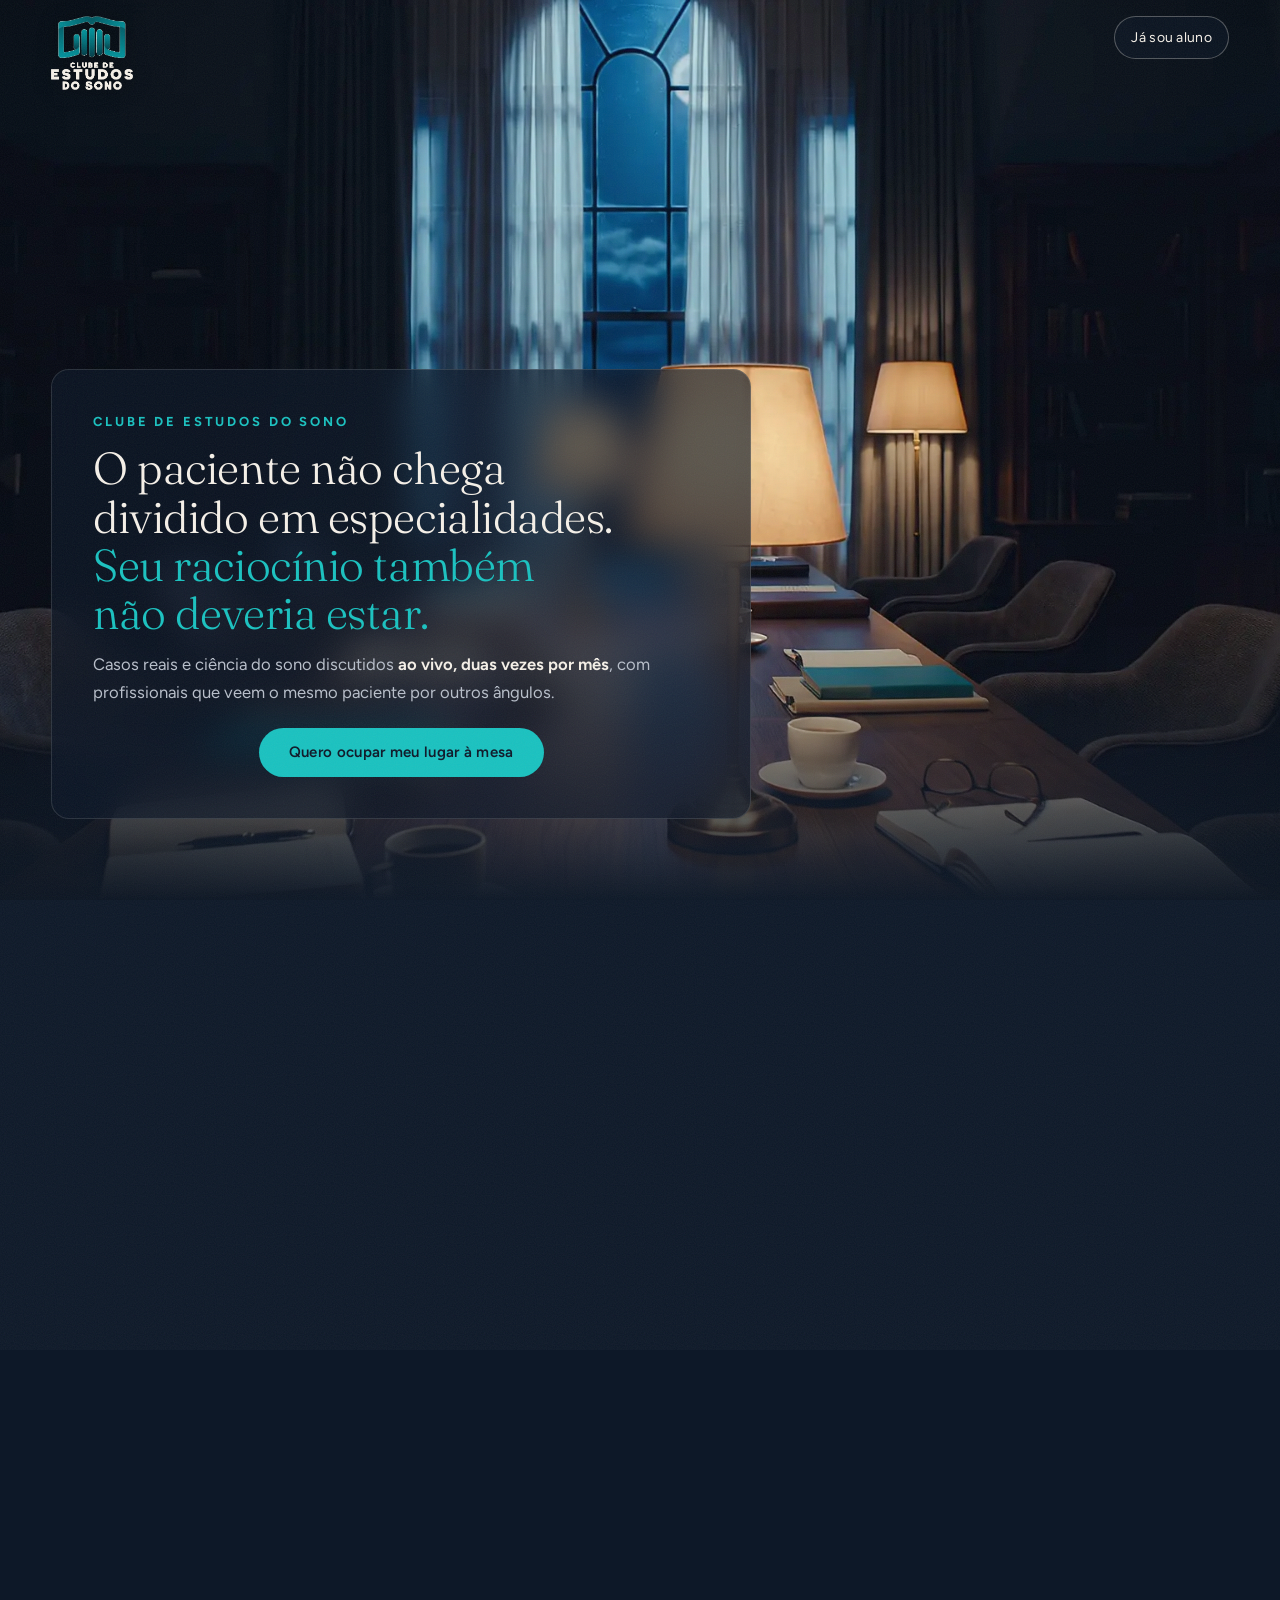
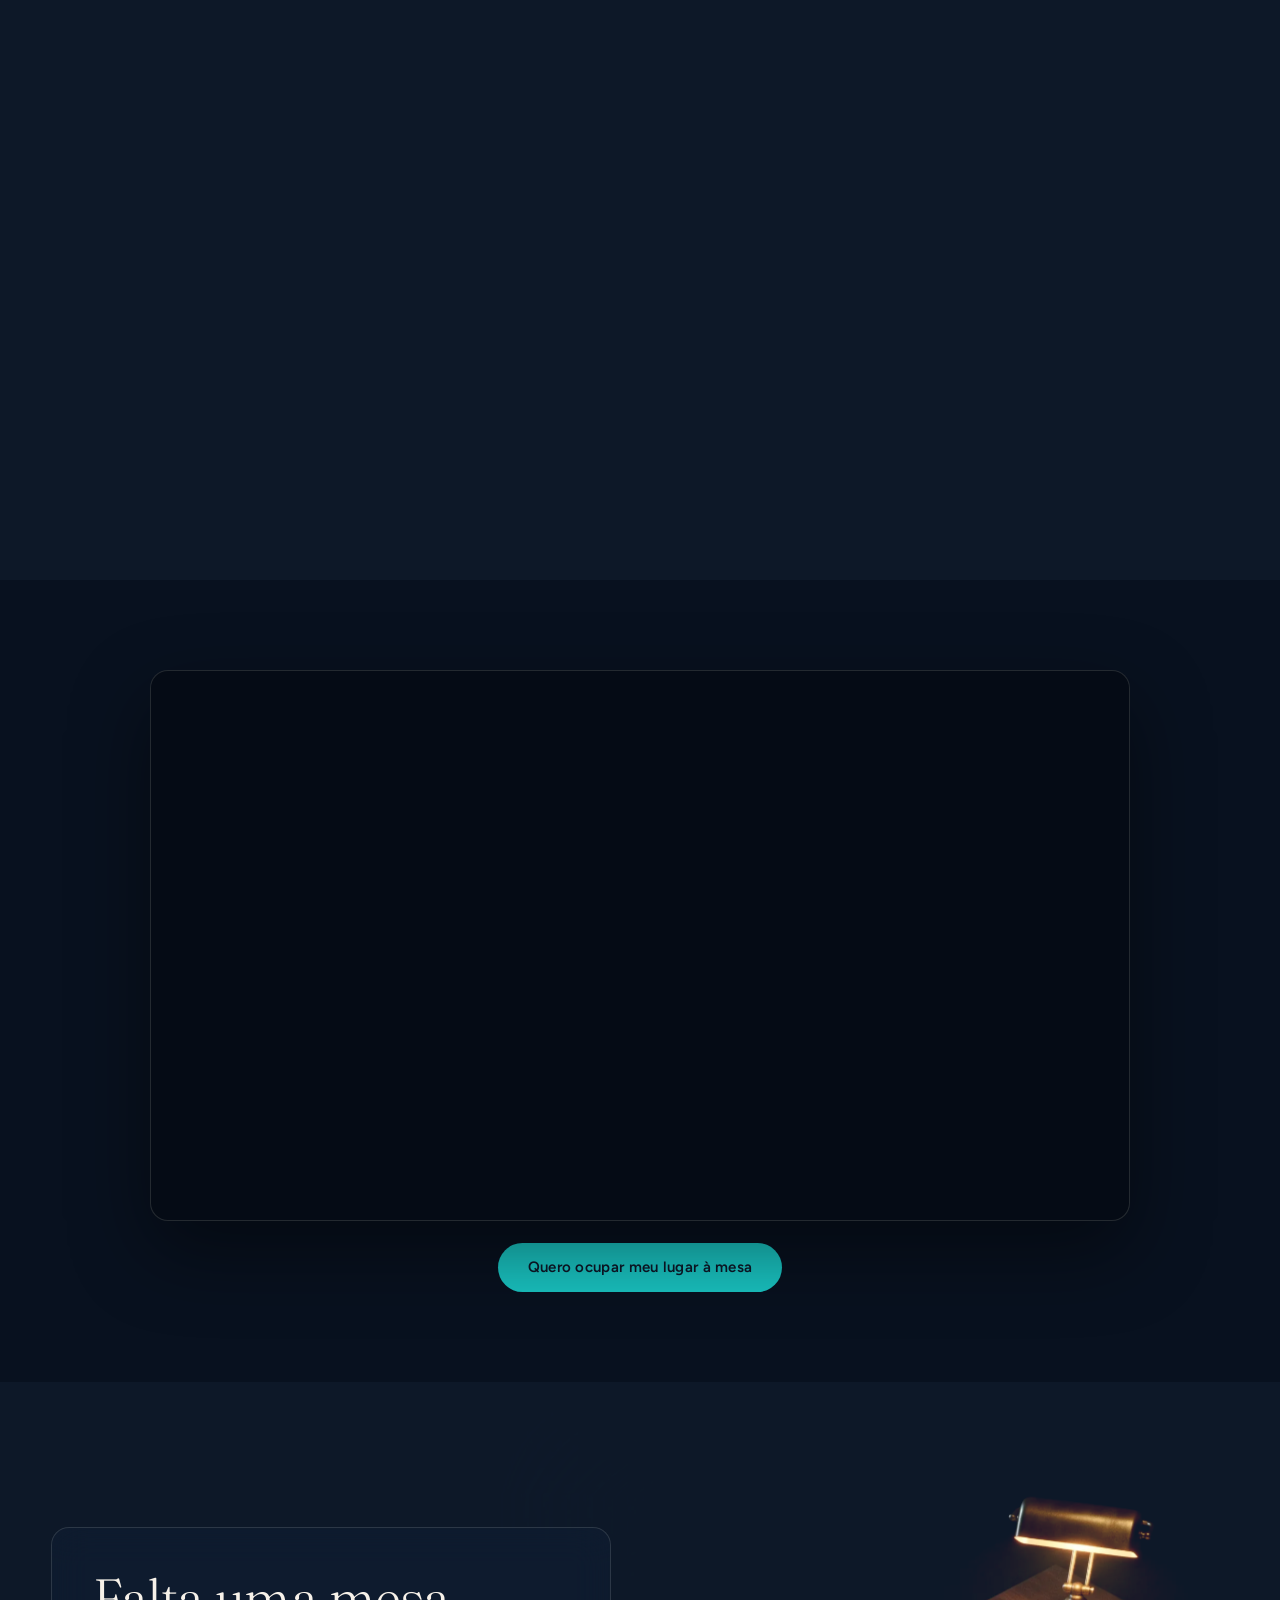
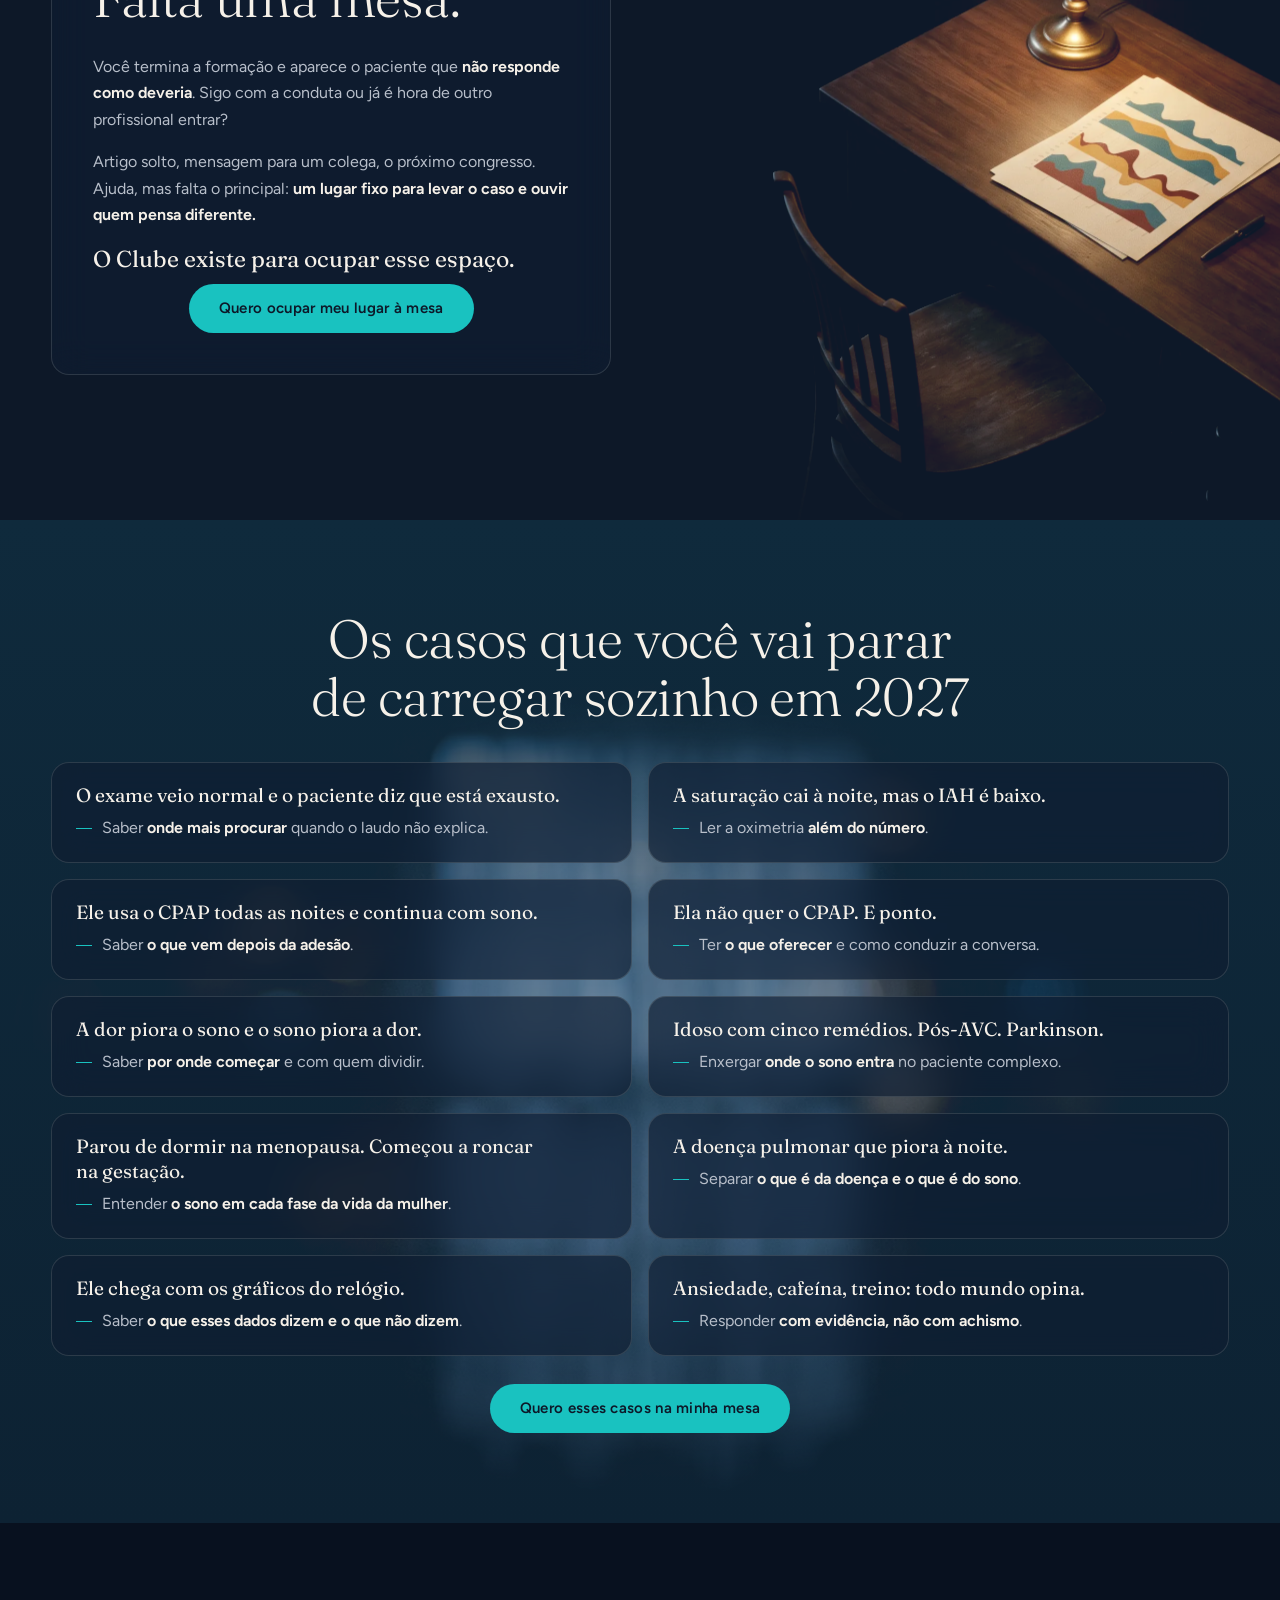
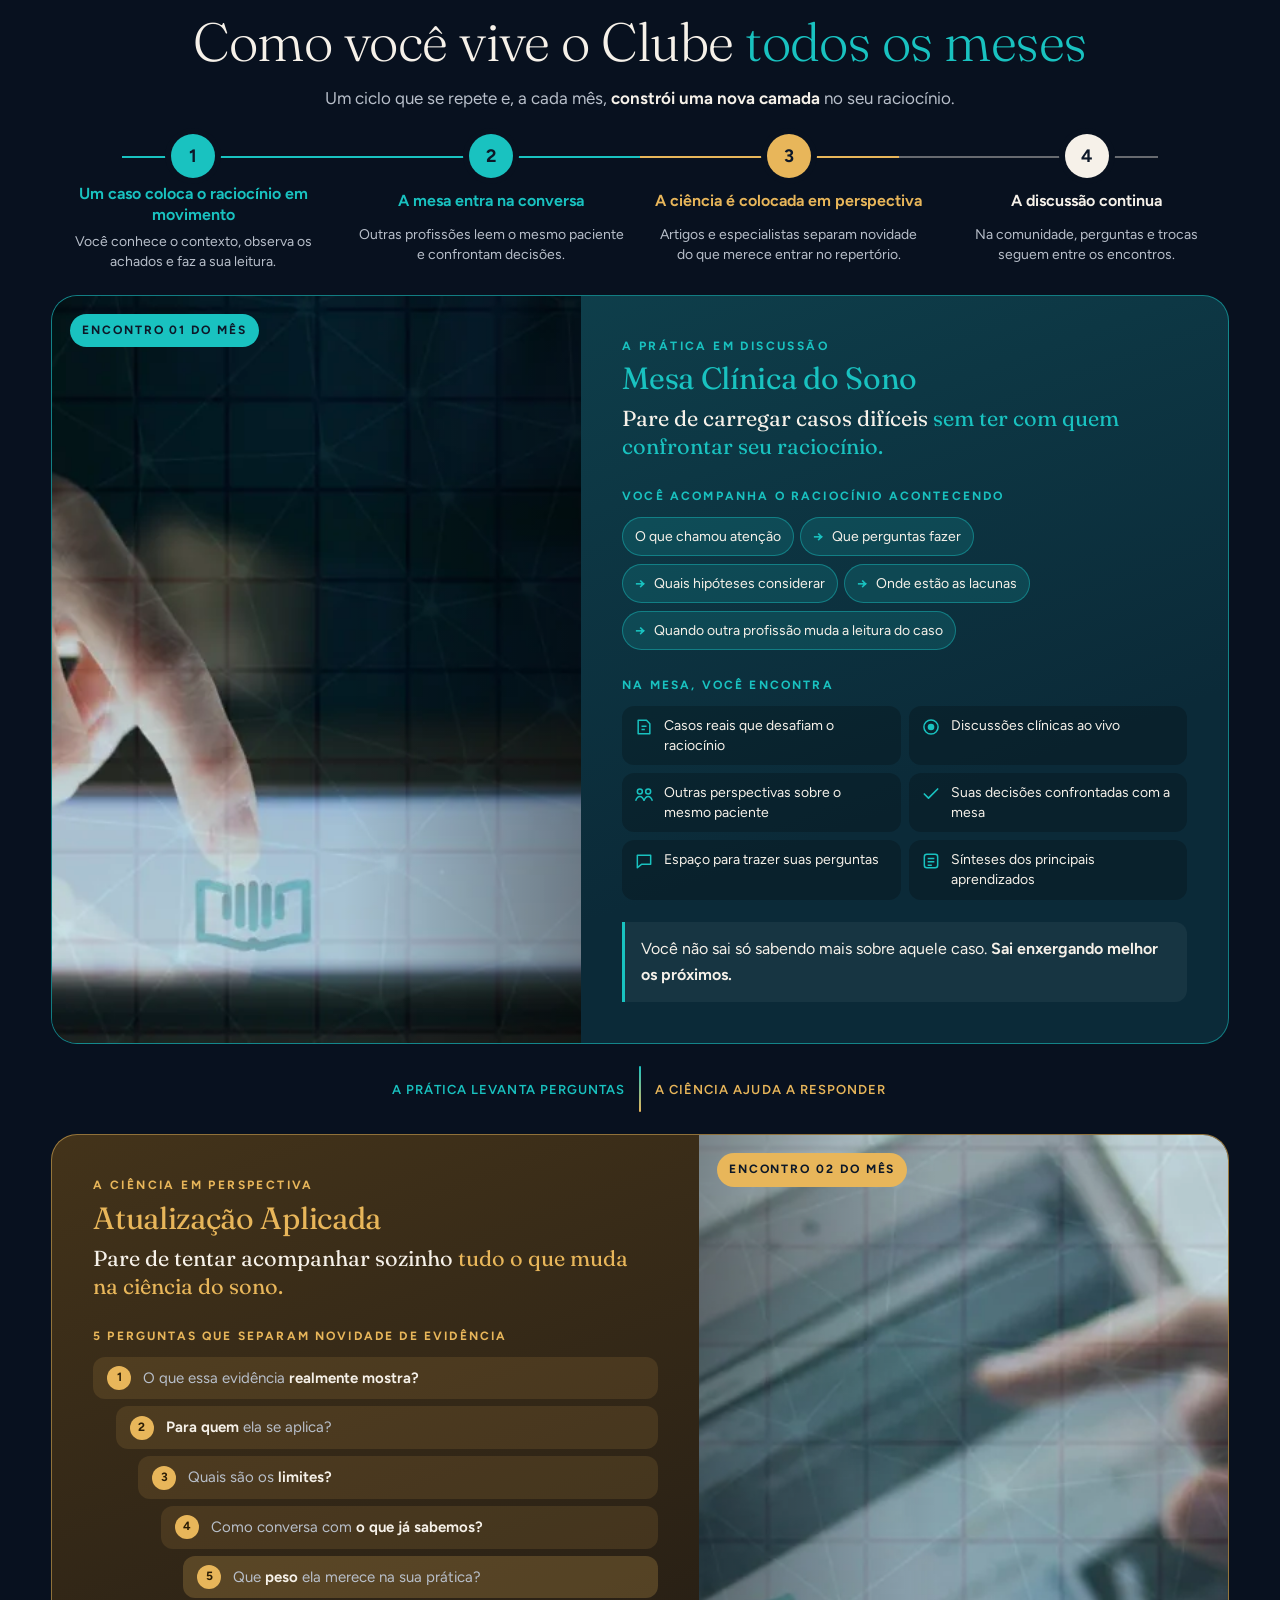
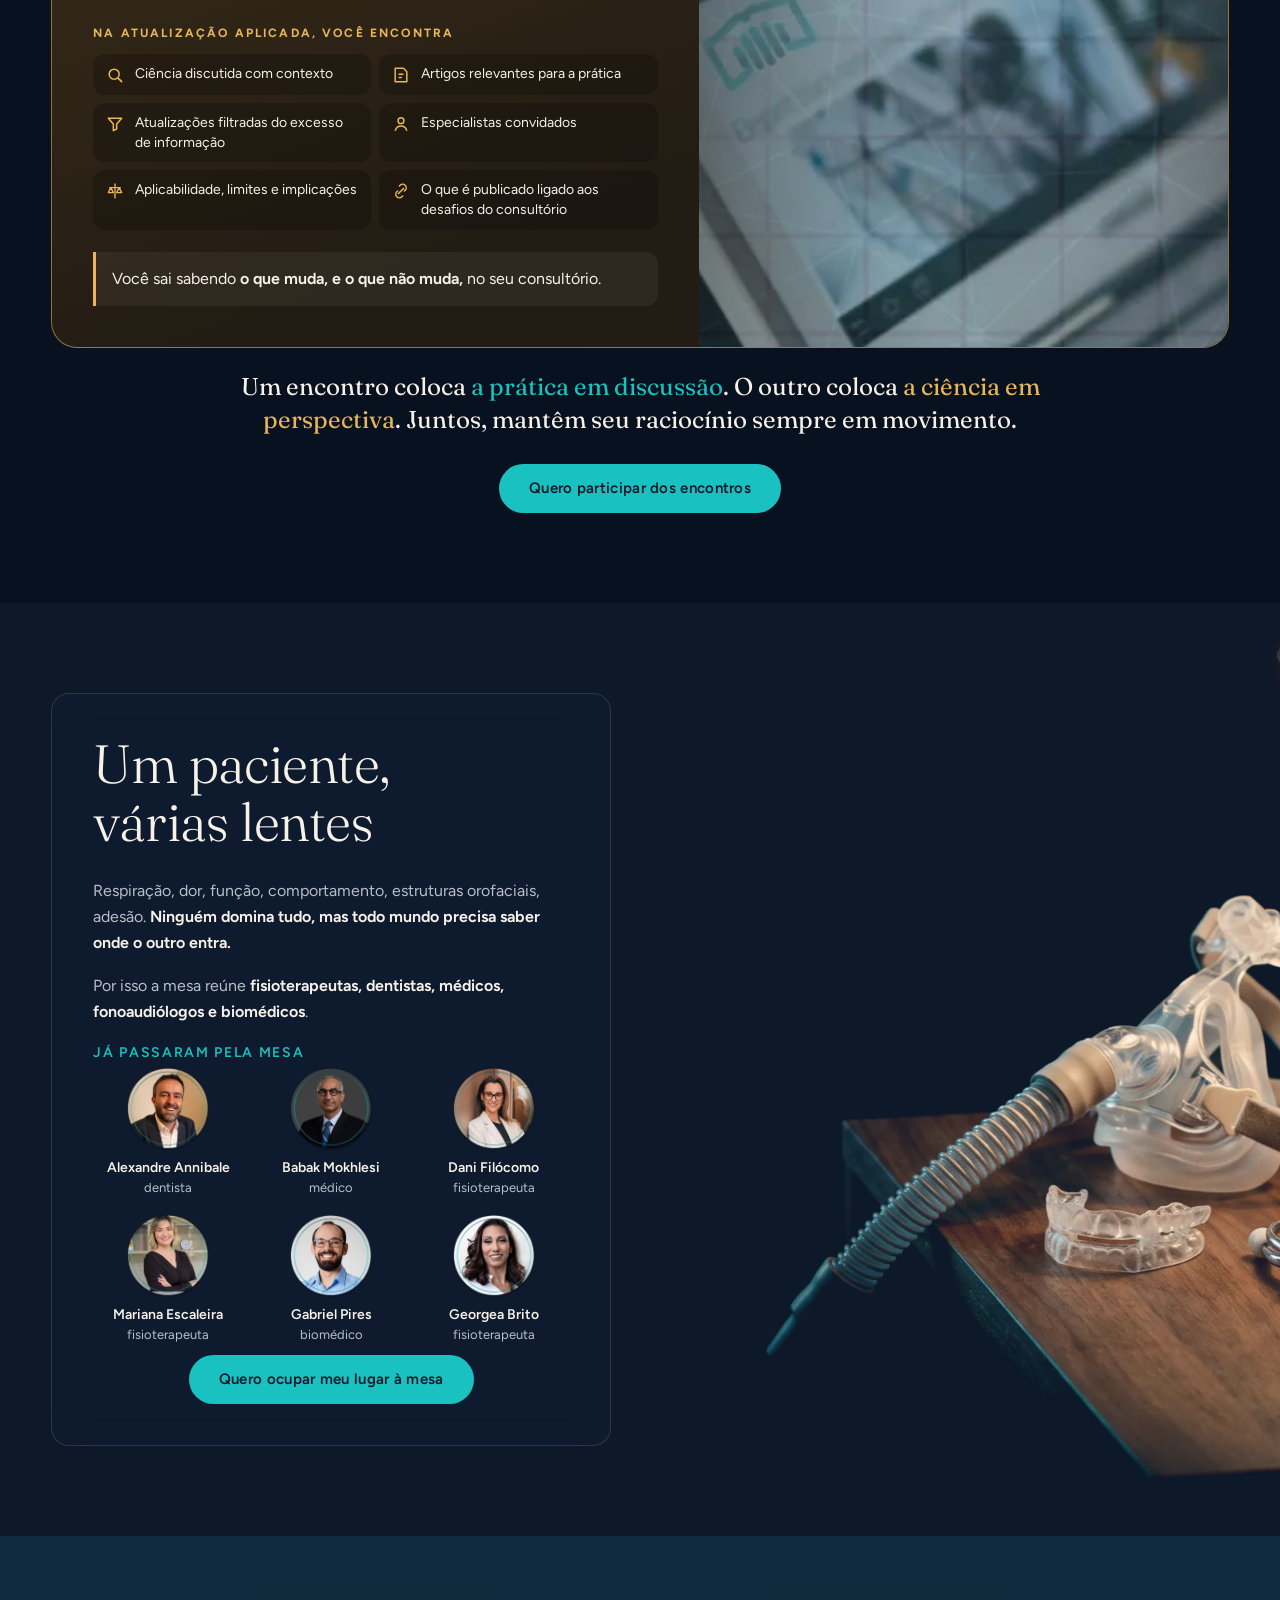
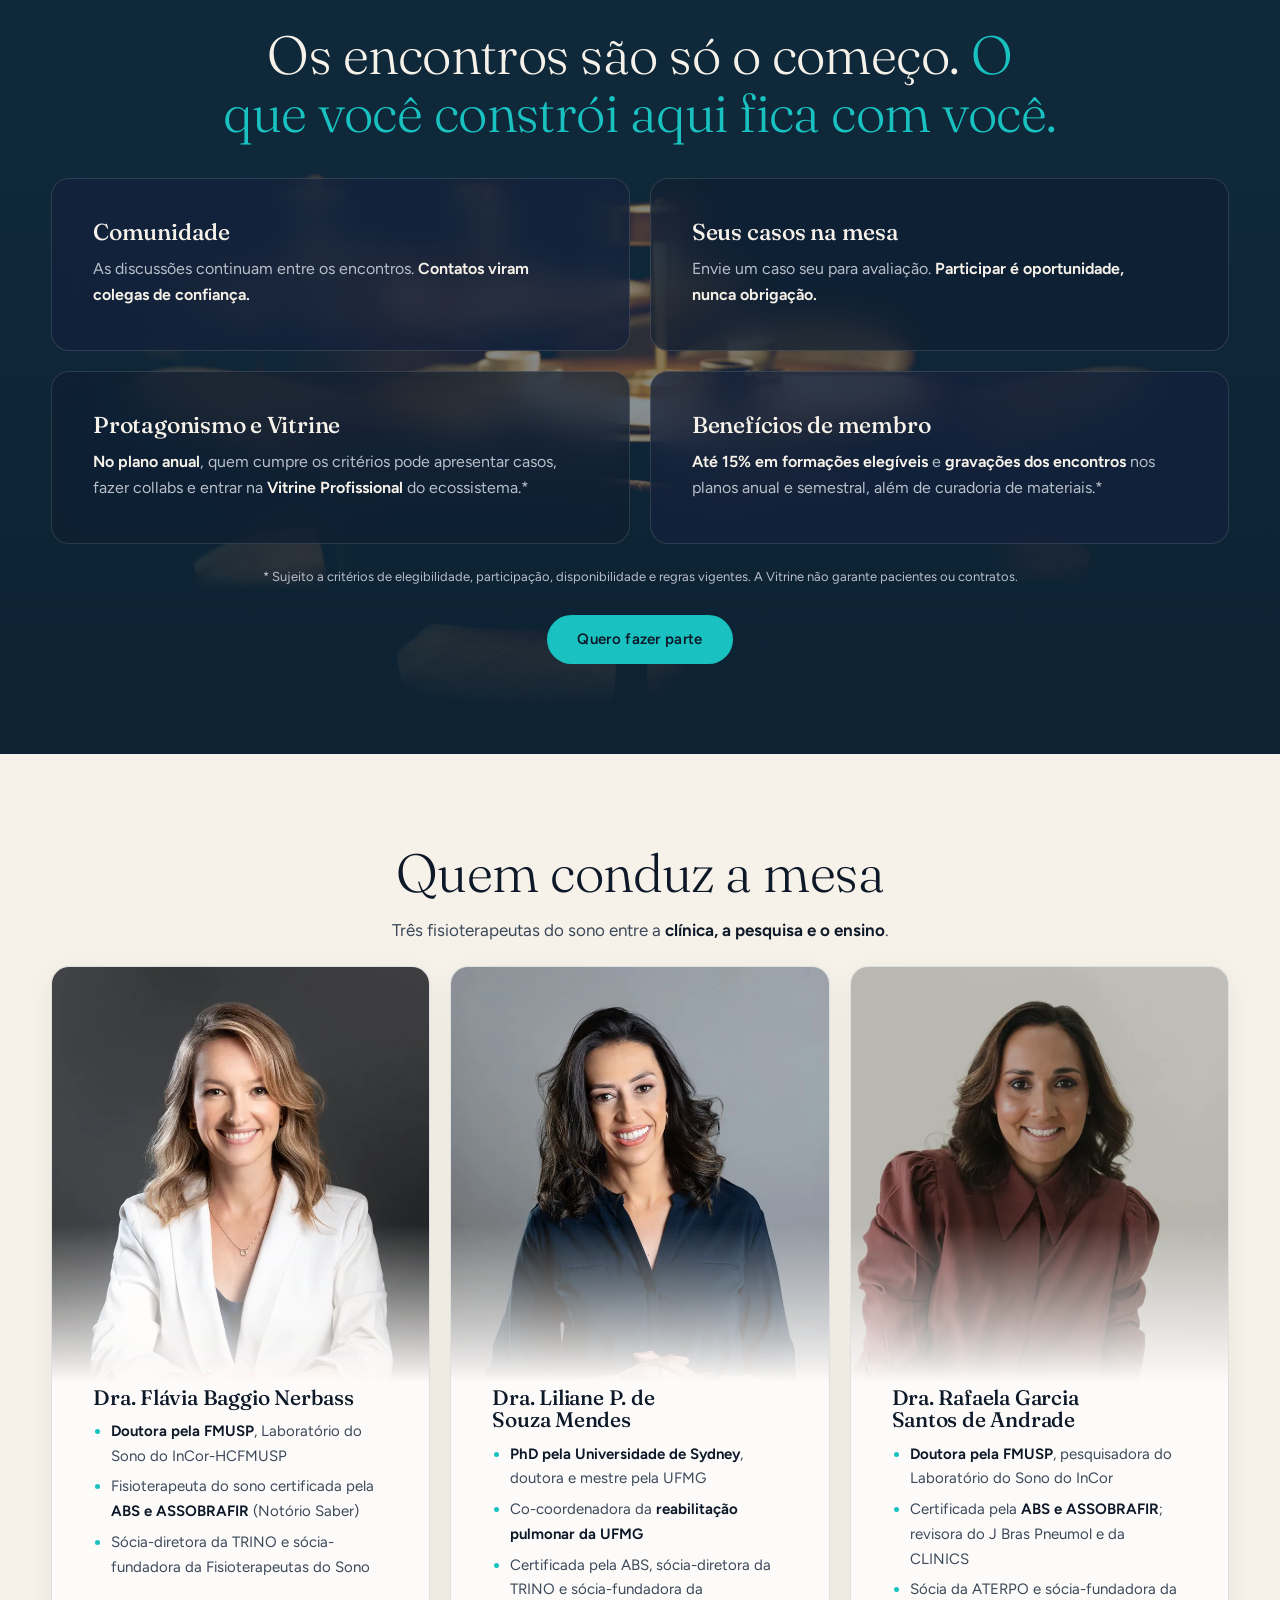
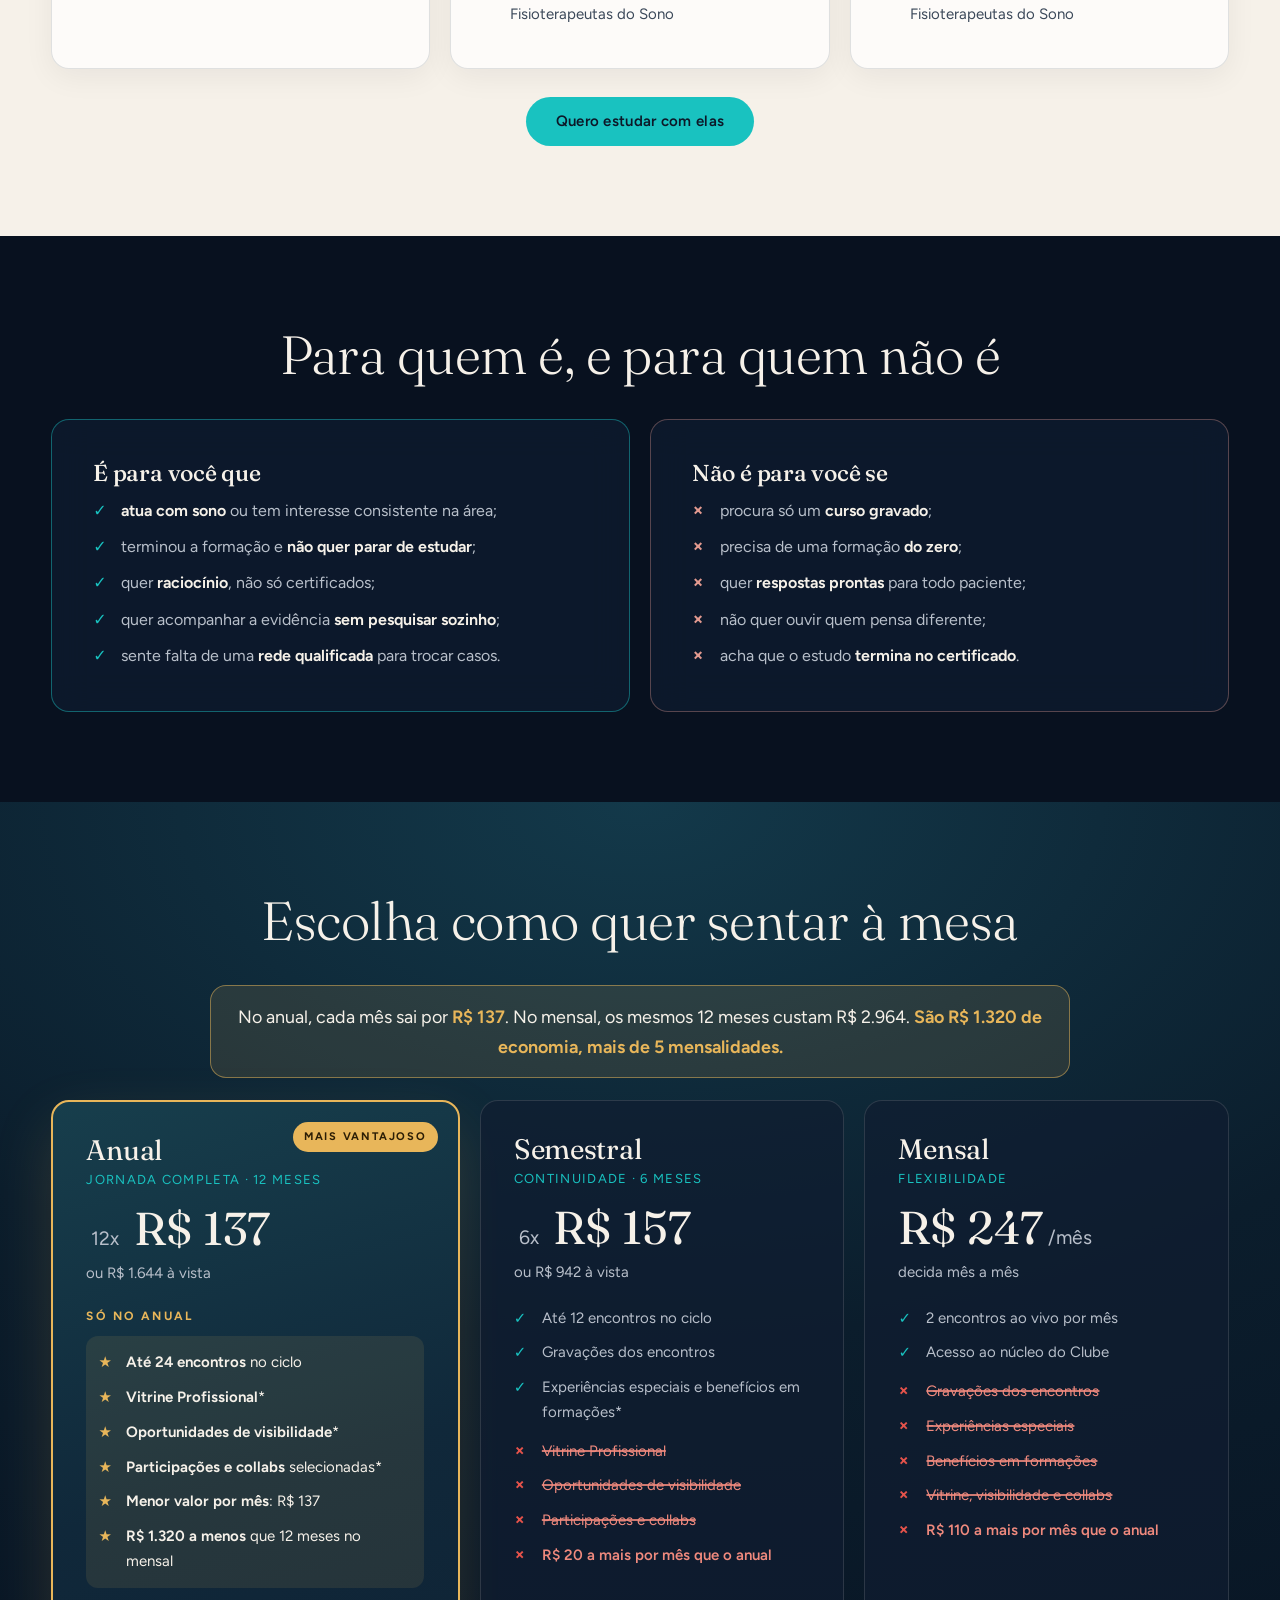
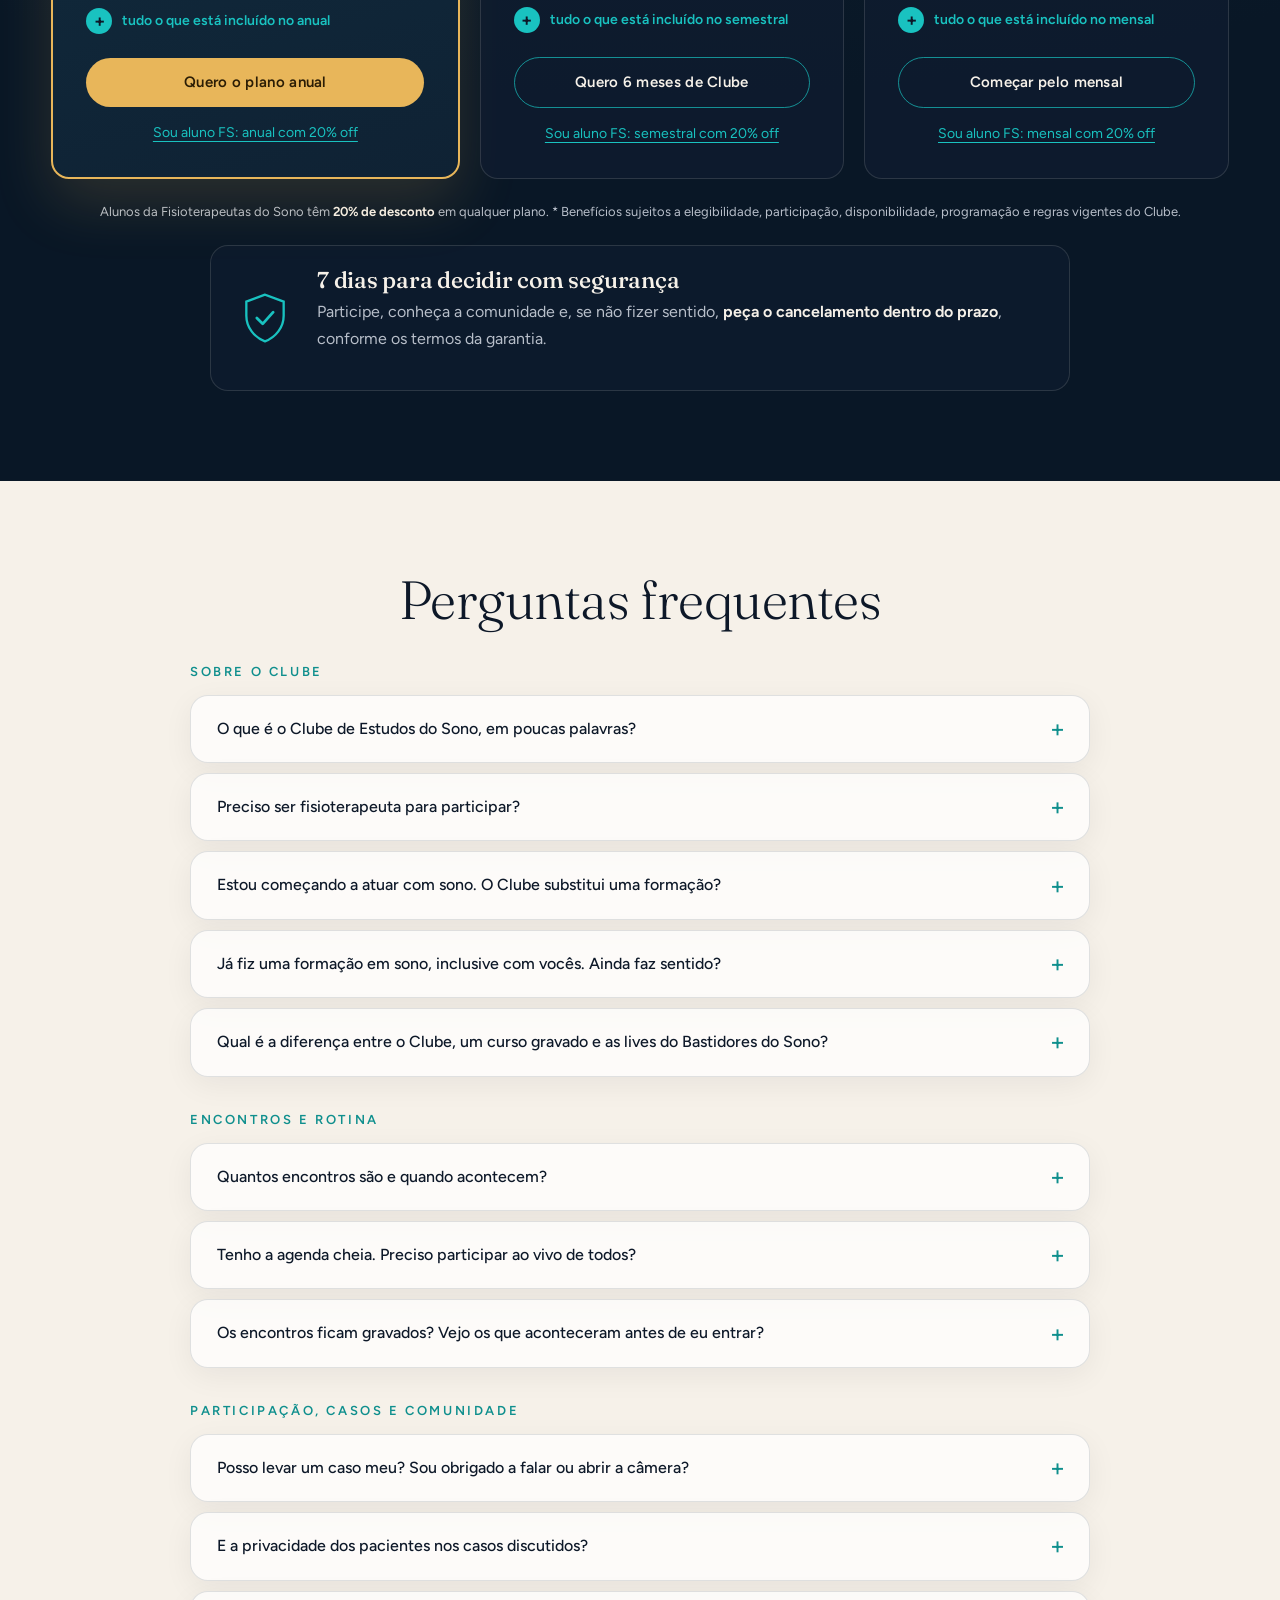
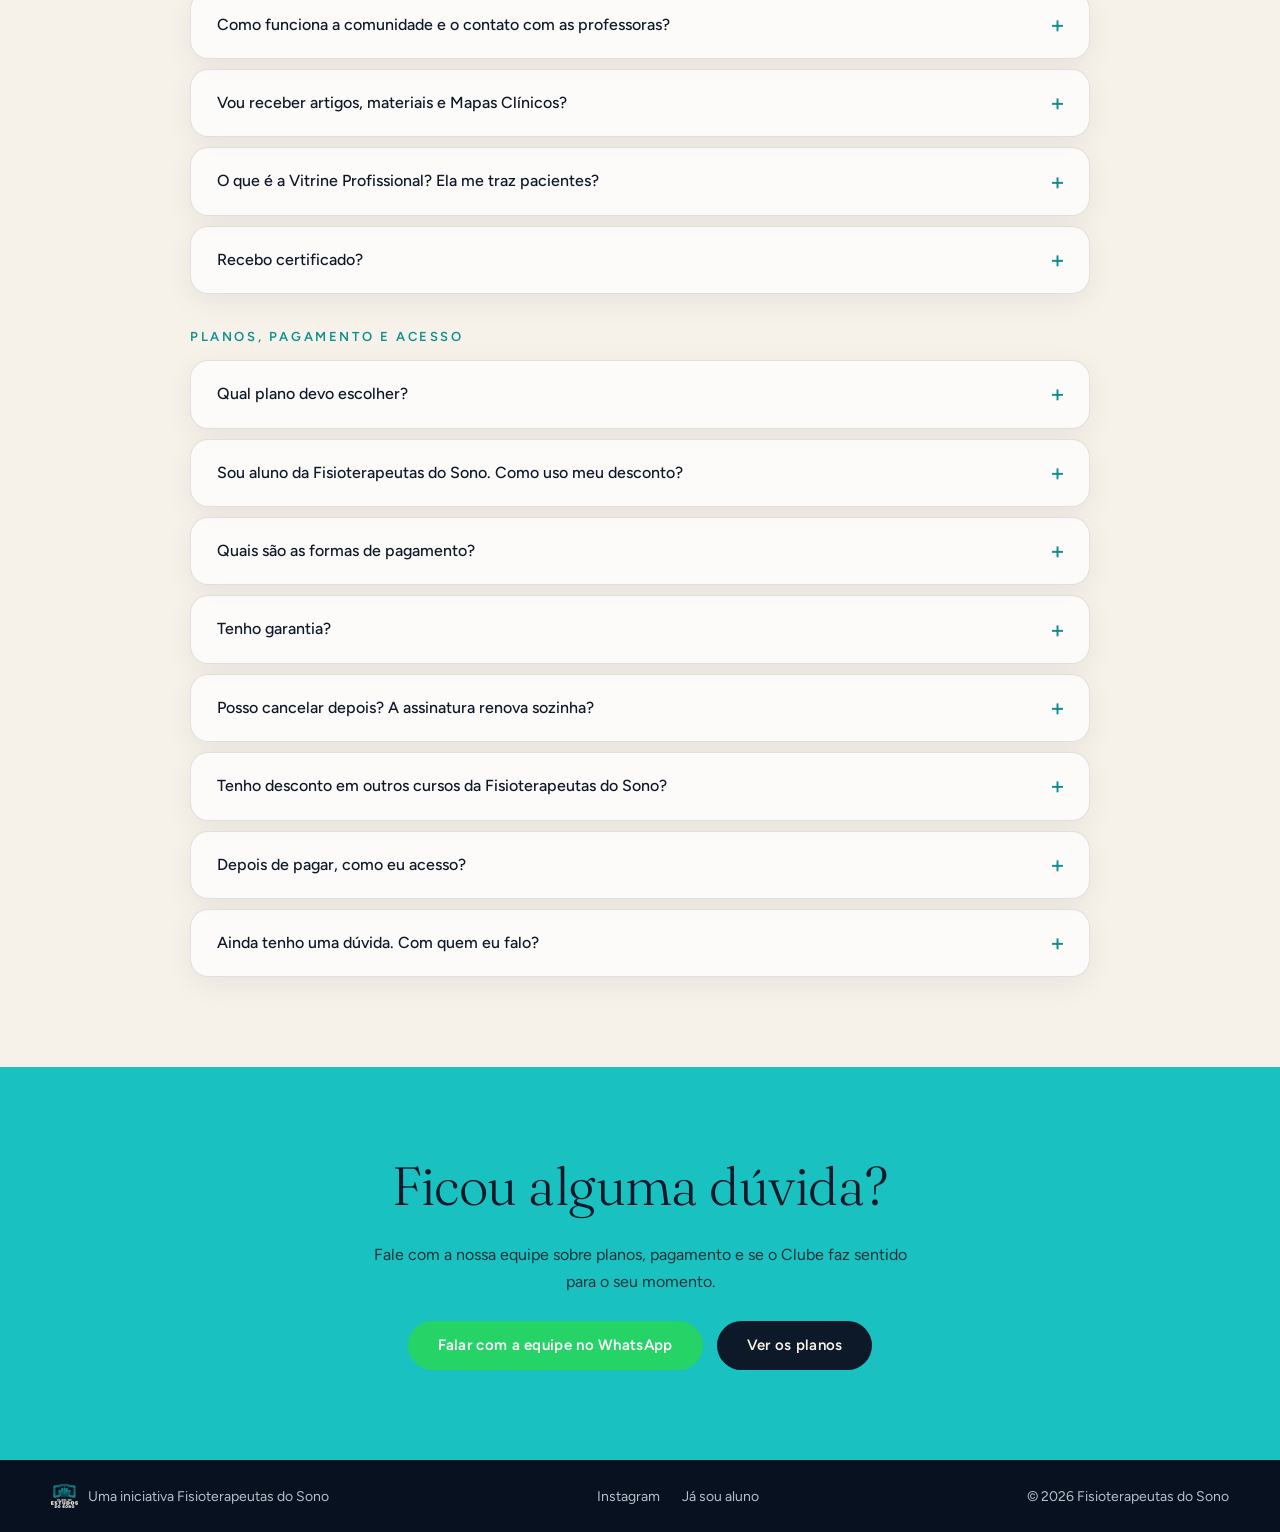
==== commit a07cd7fa: "Clube: checkouts trocados da Eduzz para a Hotmart Co-Authored-By: Claude Opus 5.5 <noreply@anthropic" ====
--- a/clube/index.html
+++ b/clube/index.html
@@ -324,7 +324,7 @@
     </div>
   </section>
 
-  <!-- PLANOS (checkouts Eduzz; UTMs repassadas pelo tracking.js) -->
+  <!-- PLANOS (checkouts Hotmart; UTMs repassadas pelo tracking.js) -->
   <section id="planos" class="secao secao--larga secao--planos">
     <div class="cabecalho revelar">
       <h2>Escolha como quer sentar à mesa</h2>
@@ -349,8 +349,8 @@
           <li><strong>R$ 1.320 a menos</strong> que 12 meses no mensal</li>
         </ul>
         <details class="tudo-mais"><summary><span class="mais" aria-hidden="true">+</span> tudo o que está incluído no anual</summary><ul><li>Gravações dos encontros</li><li>Mesa Clínica do Sono</li><li>Atualização Aplicada</li><li>Comunidade exclusiva</li><li>Casos + ciência aplicada</li><li>Especialistas e diferentes perspectivas</li><li>Experiências especiais durante o ciclo*</li><li>Benefícios em formações elegíveis*</li><li>Prioridade em iniciativas selecionadas*</li><li>Vitrine Profissional*</li><li>Oportunidades de visibilidade*</li><li>Participações e collabs selecionadas*</li></ul></details>
-        <a class="botao botao--ouro" href="https://chk.eduzz.com/Q9N25EZB01" data-checkout data-plano="anual" target="_blank" rel="noopener">Quero o plano anual</a>
-        <a class="link-aluno" href="https://chk.eduzz.com/8017ERBK07" data-checkout data-plano="anual" data-aluno-fs="sim" target="_blank" rel="noopener">Sou aluno FS: anual com 20% off</a>
+        <a class="botao botao--ouro" href="https://pay.hotmart.com/M108479186F?off=8ioxlac5" data-checkout data-plano="anual" target="_blank" rel="noopener">Quero o plano anual</a>
+        <a class="link-aluno" href="https://pay.hotmart.com/M108479186F?off=q7xlx62l" data-checkout data-plano="anual" data-aluno-fs="sim" target="_blank" rel="noopener">Sou aluno FS: anual com 20% off</a>
       </article>
 
       <article class="plano revelar">
@@ -370,8 +370,8 @@
           <li>R$ 20 a mais por mês que o anual</li>
         </ul>
         <details class="tudo-mais"><summary><span class="mais" aria-hidden="true">+</span> tudo o que está incluído no semestral</summary><ul><li>Gravações dos encontros</li><li>Mesa Clínica do Sono</li><li>Atualização Aplicada</li><li>Comunidade exclusiva</li><li>Casos + ciência aplicada</li><li>Especialistas e diferentes perspectivas</li><li>Experiências especiais durante o ciclo*</li><li>Benefícios em formações elegíveis*</li><li>Prioridade em iniciativas selecionadas*</li></ul></details>
-        <a class="botao botao--contorno" href="https://chk.eduzz.com/R9JXJA4Z0X" data-checkout data-plano="semestral" target="_blank" rel="noopener">Quero 6 meses de Clube</a>
-        <a class="link-aluno" href="https://chk.eduzz.com/Q9N25EQB01" data-checkout data-plano="semestral" data-aluno-fs="sim" target="_blank" rel="noopener">Sou aluno FS: semestral com 20% off</a>
+        <a class="botao botao--contorno" href="https://pay.hotmart.com/M108479186F?off=jy4nnol9" data-checkout data-plano="semestral" target="_blank" rel="noopener">Quero 6 meses de Clube</a>
+        <a class="link-aluno" href="https://pay.hotmart.com/M108479186F?off=qbq6fgqs" data-checkout data-plano="semestral" data-aluno-fs="sim" target="_blank" rel="noopener">Sou aluno FS: semestral com 20% off</a>
       </article>
 
       <article class="plano revelar">
@@ -391,8 +391,8 @@
           <li>R$ 110 a mais por mês que o anual</li>
         </ul>
         <details class="tudo-mais"><summary><span class="mais" aria-hidden="true">+</span> tudo o que está incluído no mensal</summary><ul><li>Mesa Clínica do Sono</li><li>Atualização Aplicada</li><li>Comunidade exclusiva</li><li>Casos + ciência aplicada</li><li>Especialistas e diferentes perspectivas</li><li>Prioridade em iniciativas selecionadas*</li></ul></details>
-        <a class="botao botao--contorno" href="https://chk.eduzz.com/8017ERKK07" data-checkout data-plano="mensal" target="_blank" rel="noopener">Começar pelo mensal</a>
-        <a class="link-aluno" href="https://chk.eduzz.com/797Z73680E" data-checkout data-plano="mensal" data-aluno-fs="sim" target="_blank" rel="noopener">Sou aluno FS: mensal com 20% off</a>
+        <a class="botao botao--contorno" href="https://pay.hotmart.com/M108479186F?off=bj1pki85" data-checkout data-plano="mensal" target="_blank" rel="noopener">Começar pelo mensal</a>
+        <a class="link-aluno" href="https://pay.hotmart.com/M108479186F?off=ghfpgoy6" data-checkout data-plano="mensal" data-aluno-fs="sim" target="_blank" rel="noopener">Sou aluno FS: mensal com 20% off</a>
       </article>
     </div>
 
@@ -487,7 +487,7 @@
       </details>
       <details class="painel">
         <summary>Quais são as formas de pagamento?</summary>
-        <p>O pagamento é feito no <strong>checkout seguro da Eduzz</strong>, que abre ao clicar no botão do <a href="#planos">plano escolhido</a>. O anual pode ser parcelado em até 12x e o semestral em até 6x no cartão, ou pago à vista. As demais formas aparecem no checkout.</p>
+        <p>O pagamento é feito no <strong>checkout seguro da Hotmart</strong>, que abre ao clicar no botão do <a href="#planos">plano escolhido</a>. O anual pode ser parcelado em até 12x e o semestral em até 6x no cartão, ou pago à vista. As demais formas aparecem no checkout.</p>
       </details>
       <details class="painel">
         <summary>Tenho garantia?</summary>
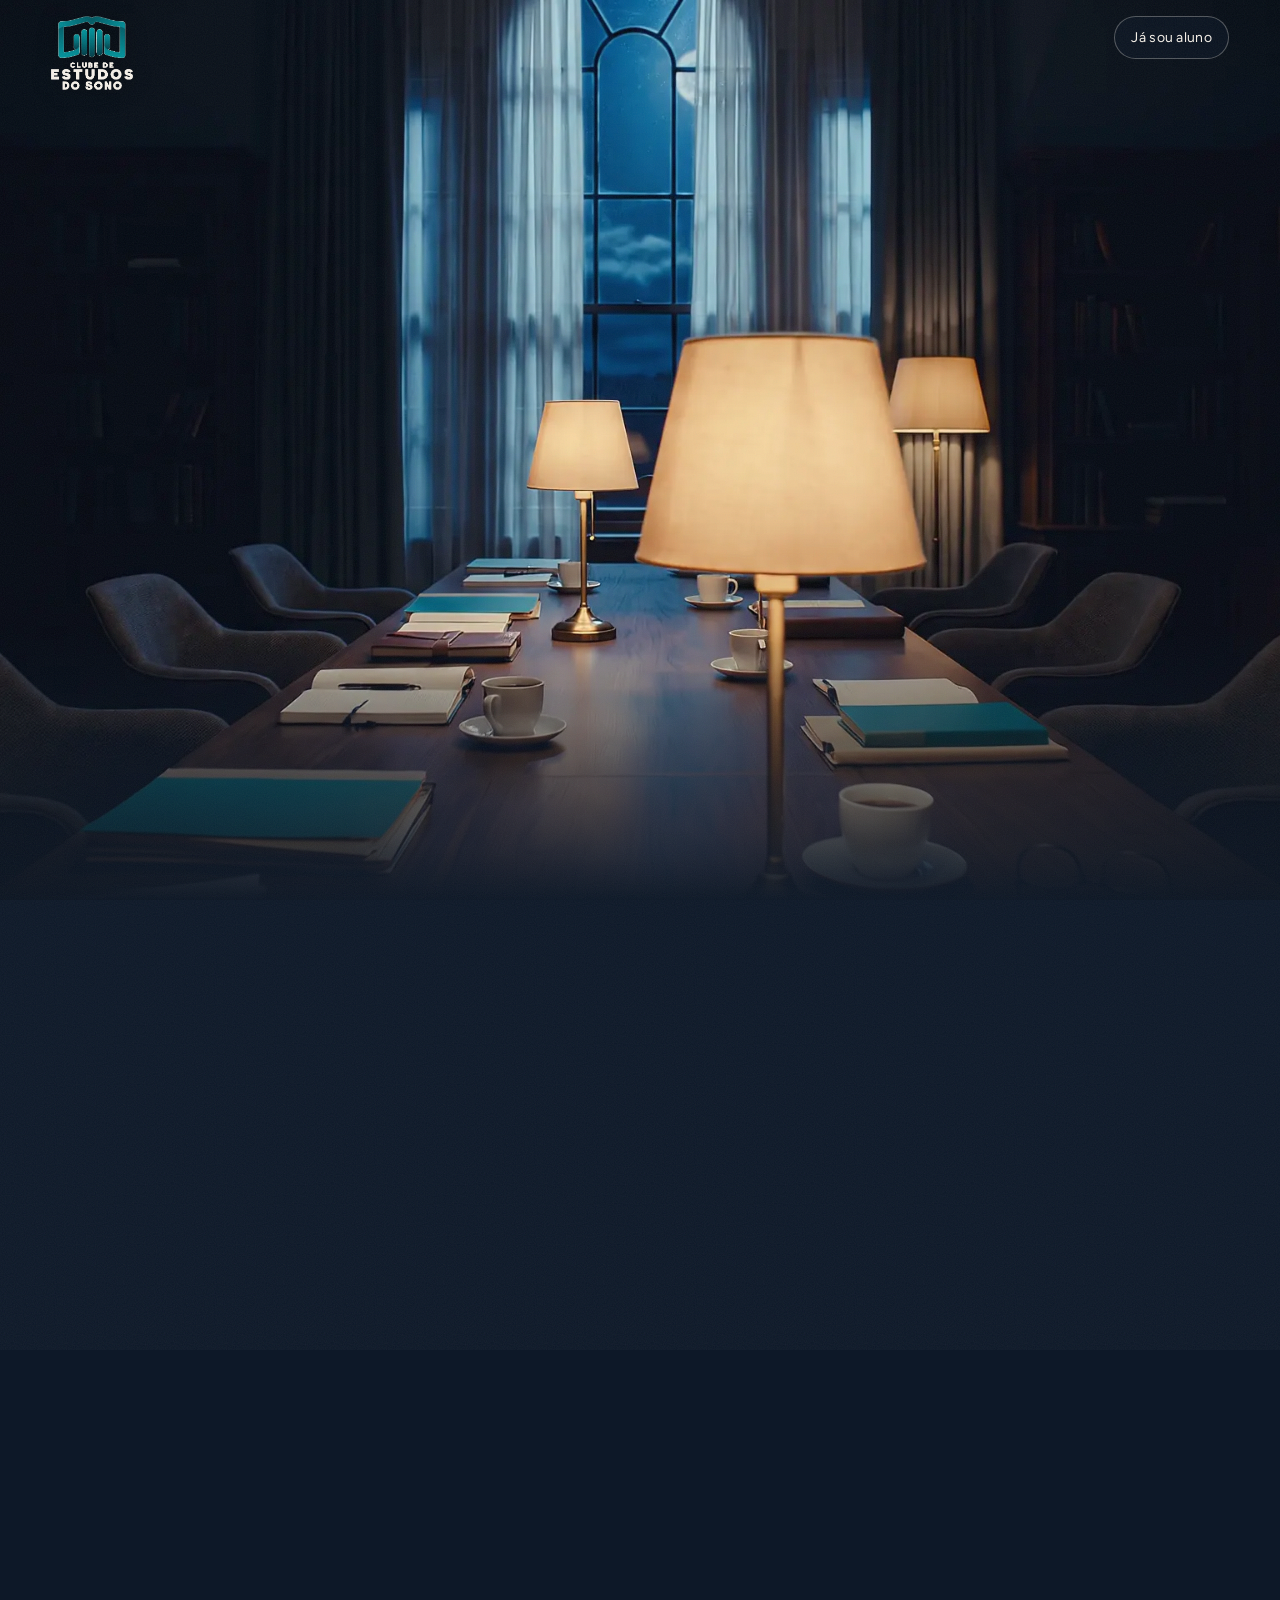
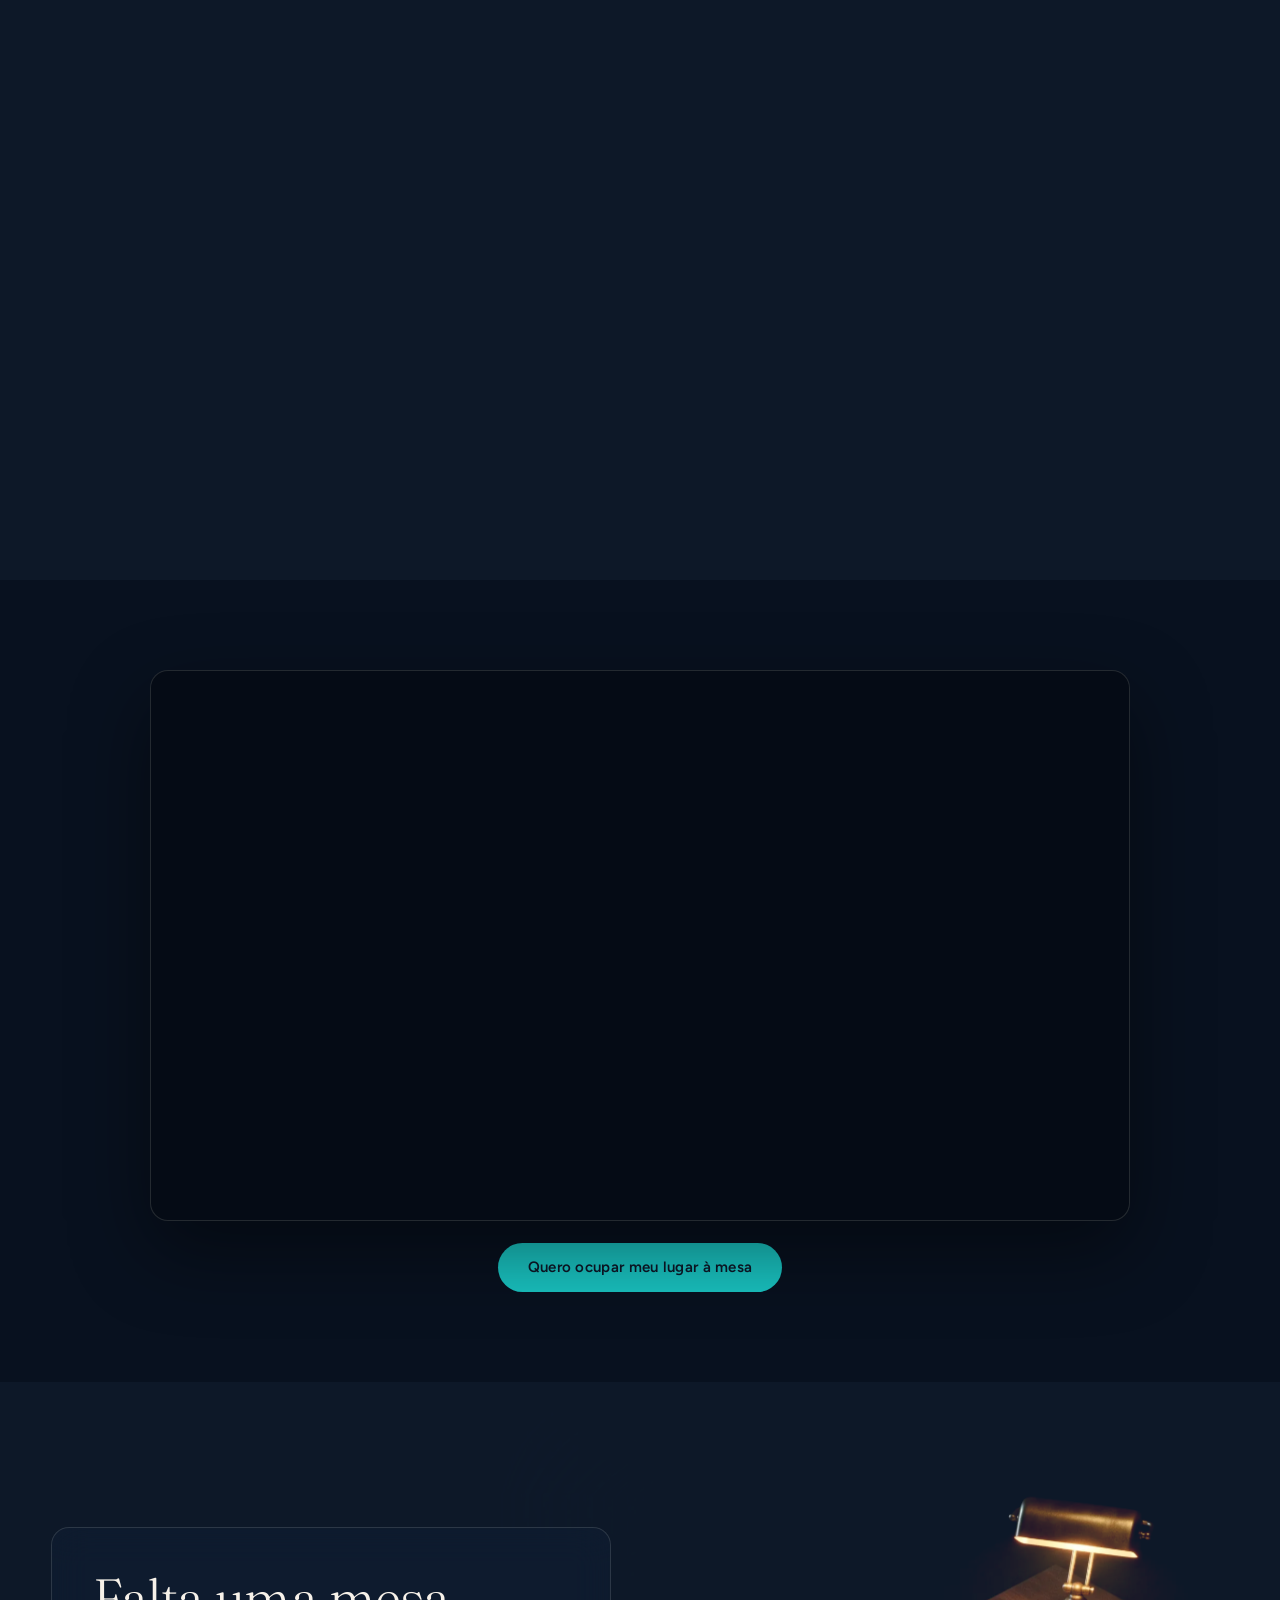
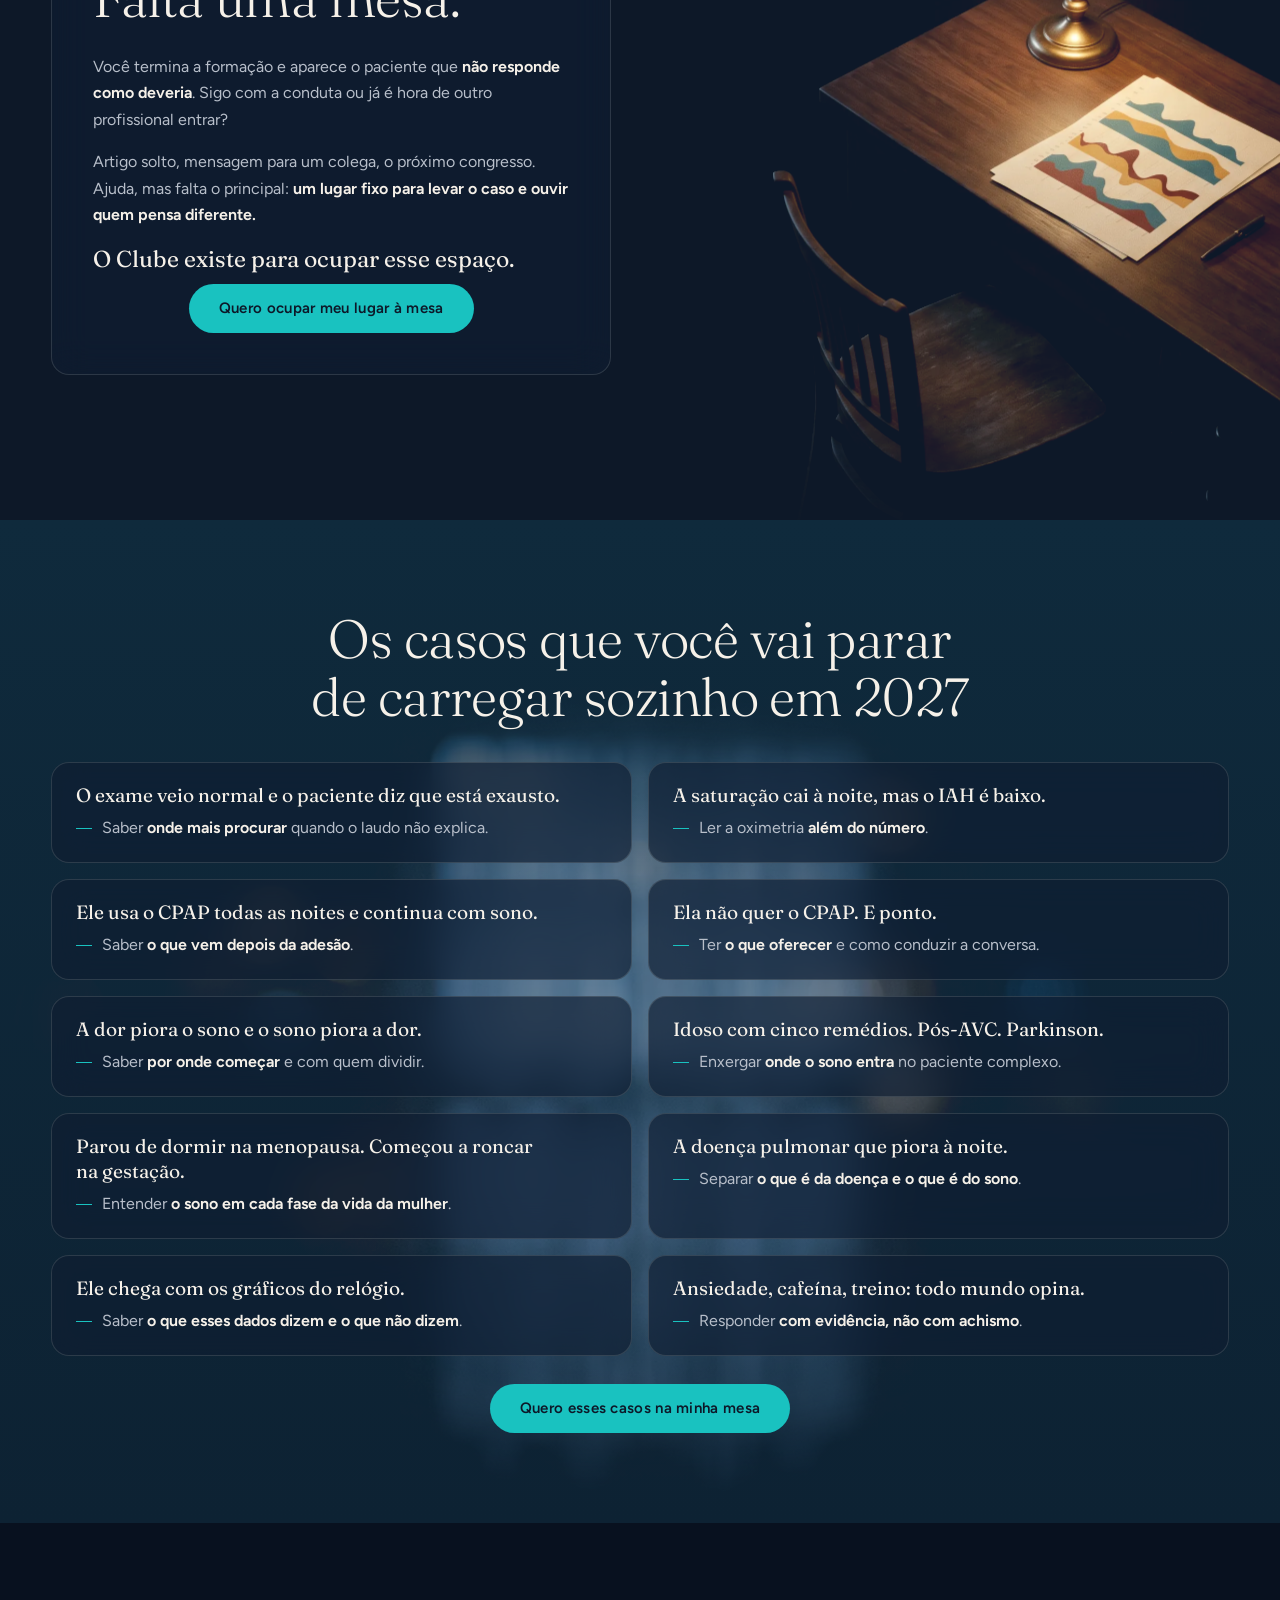
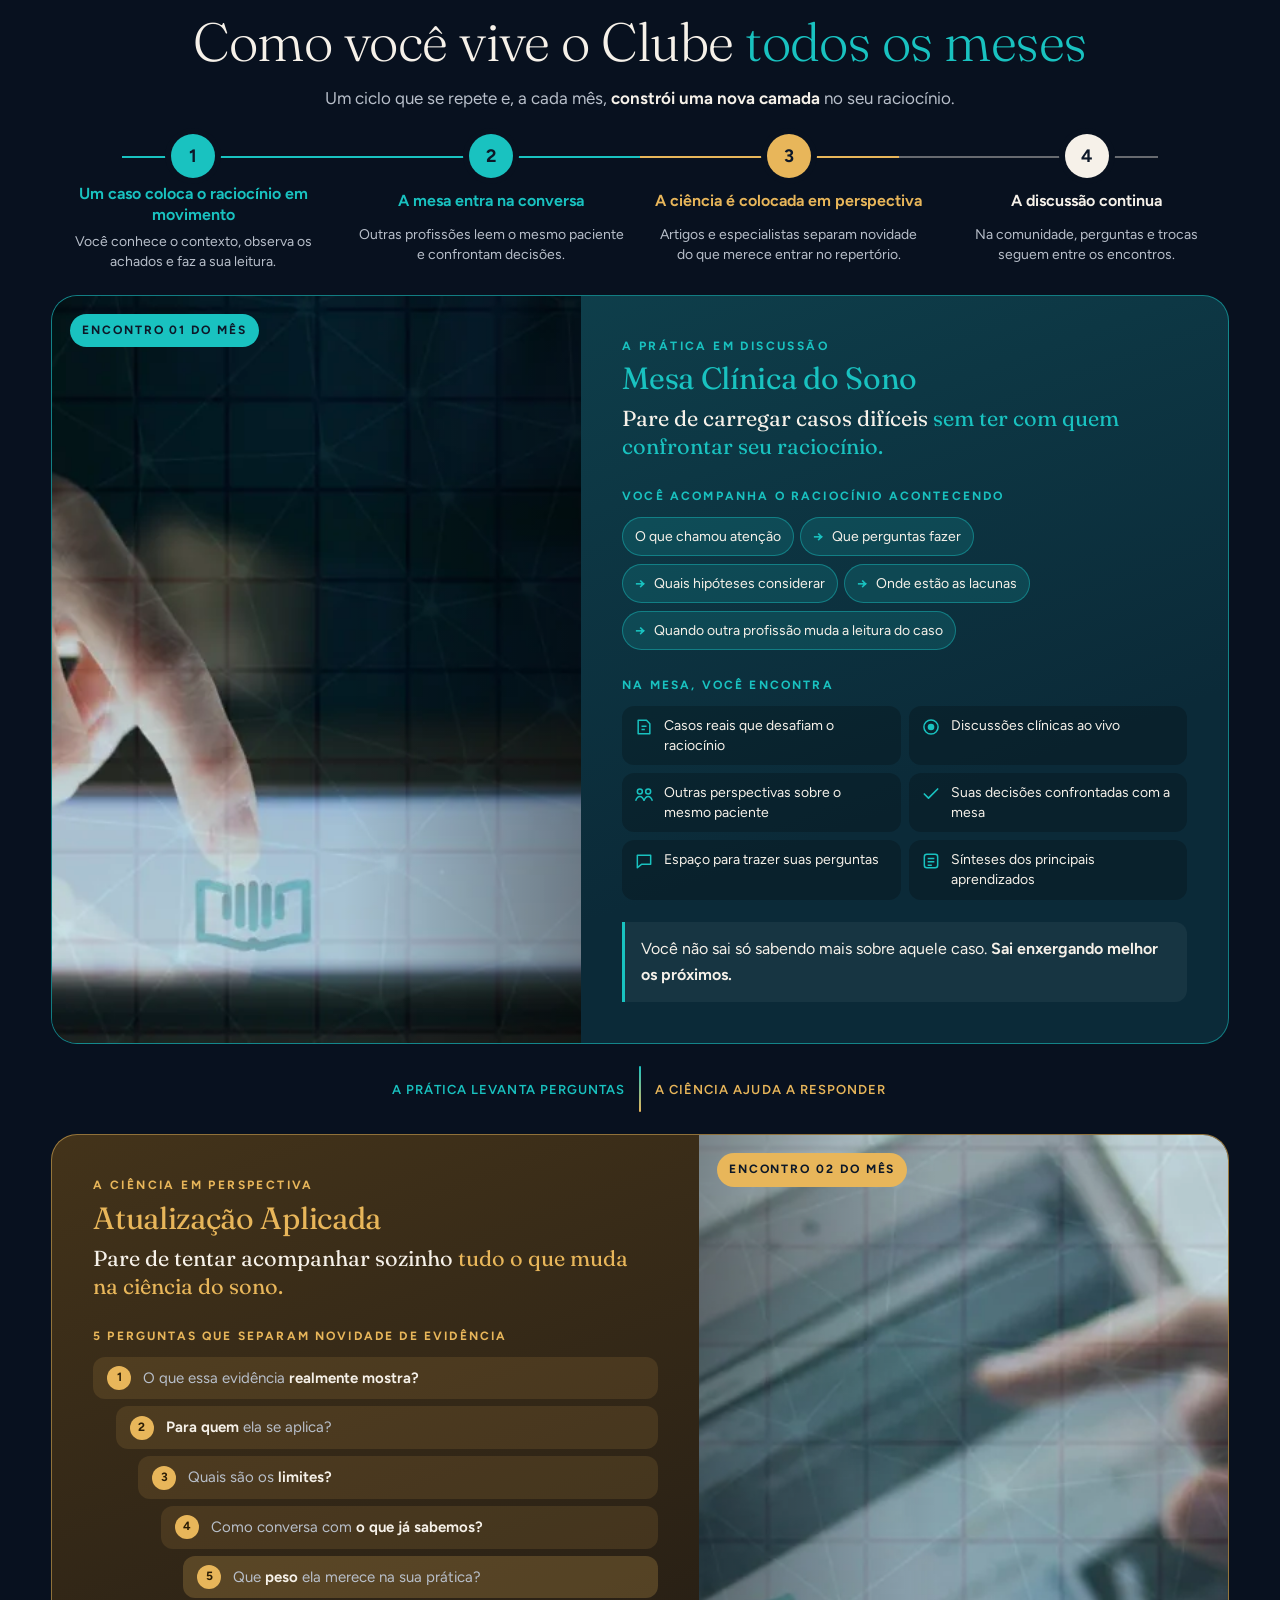
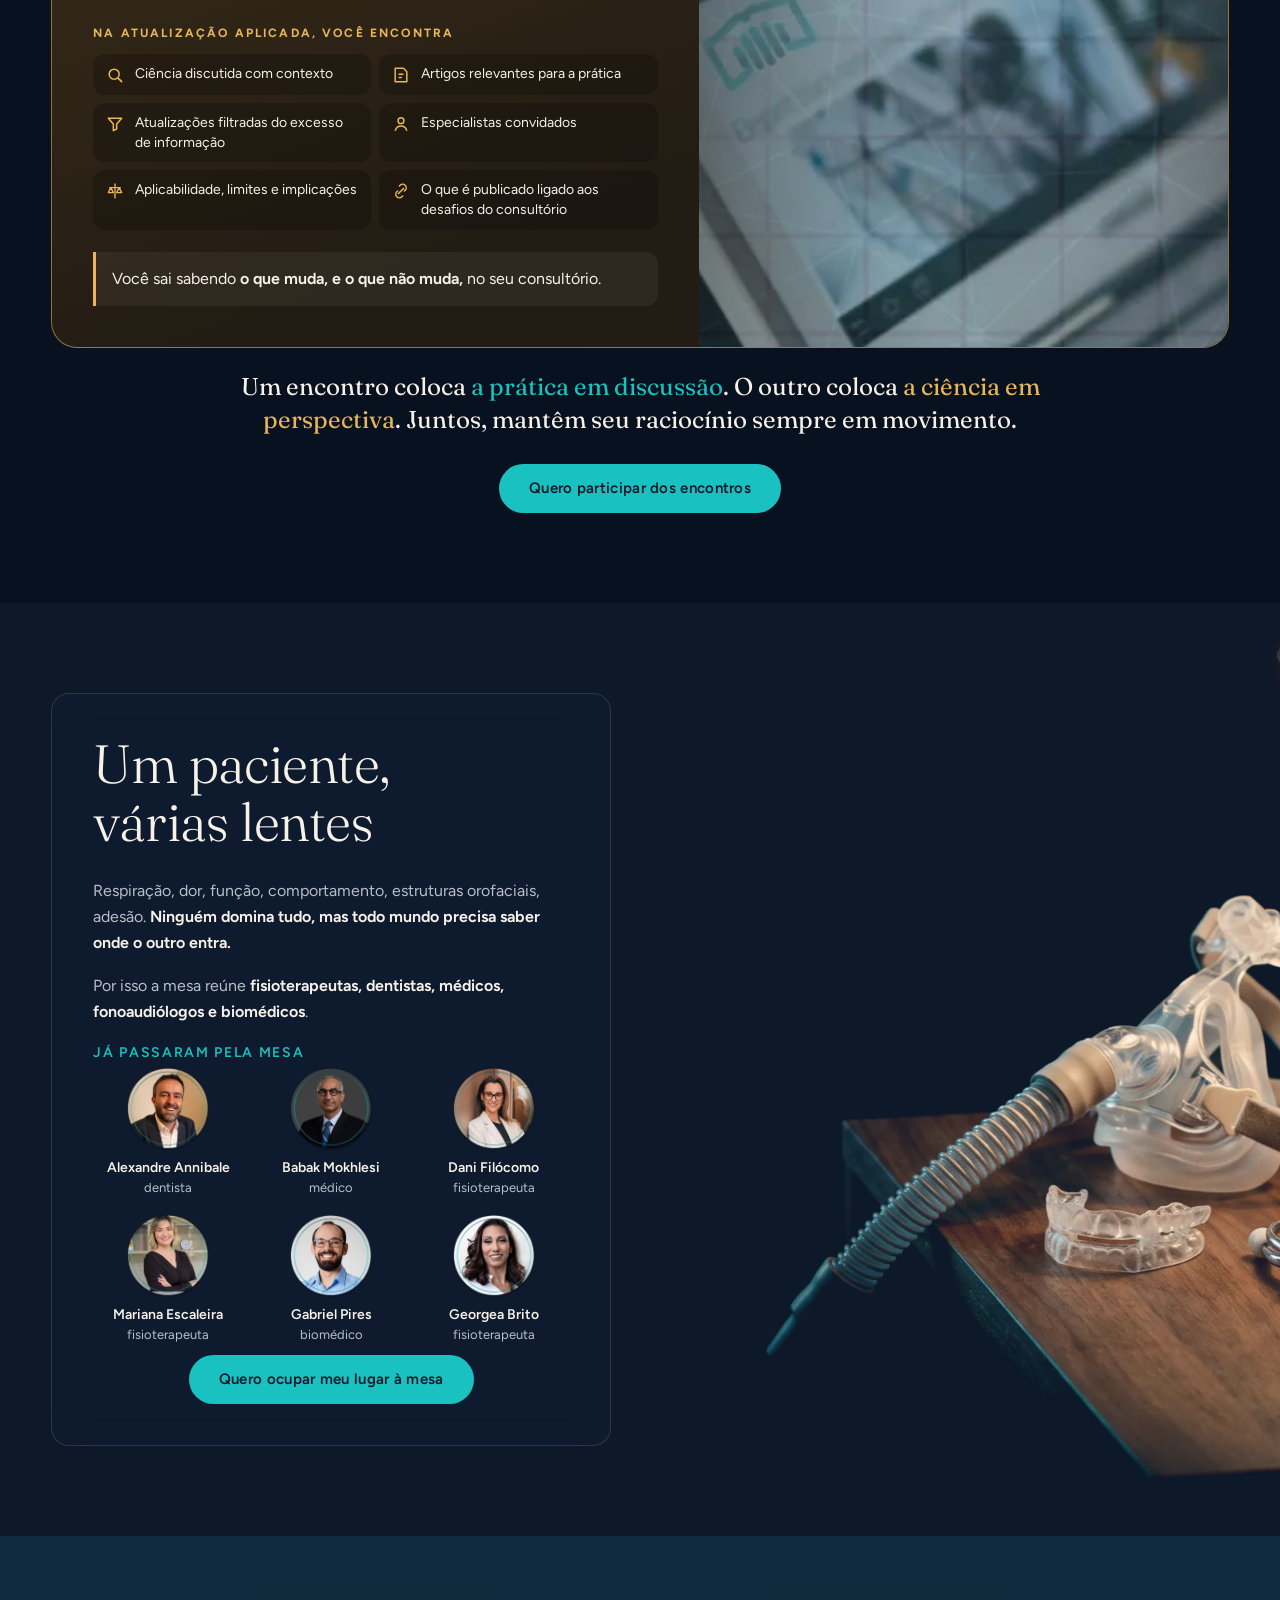
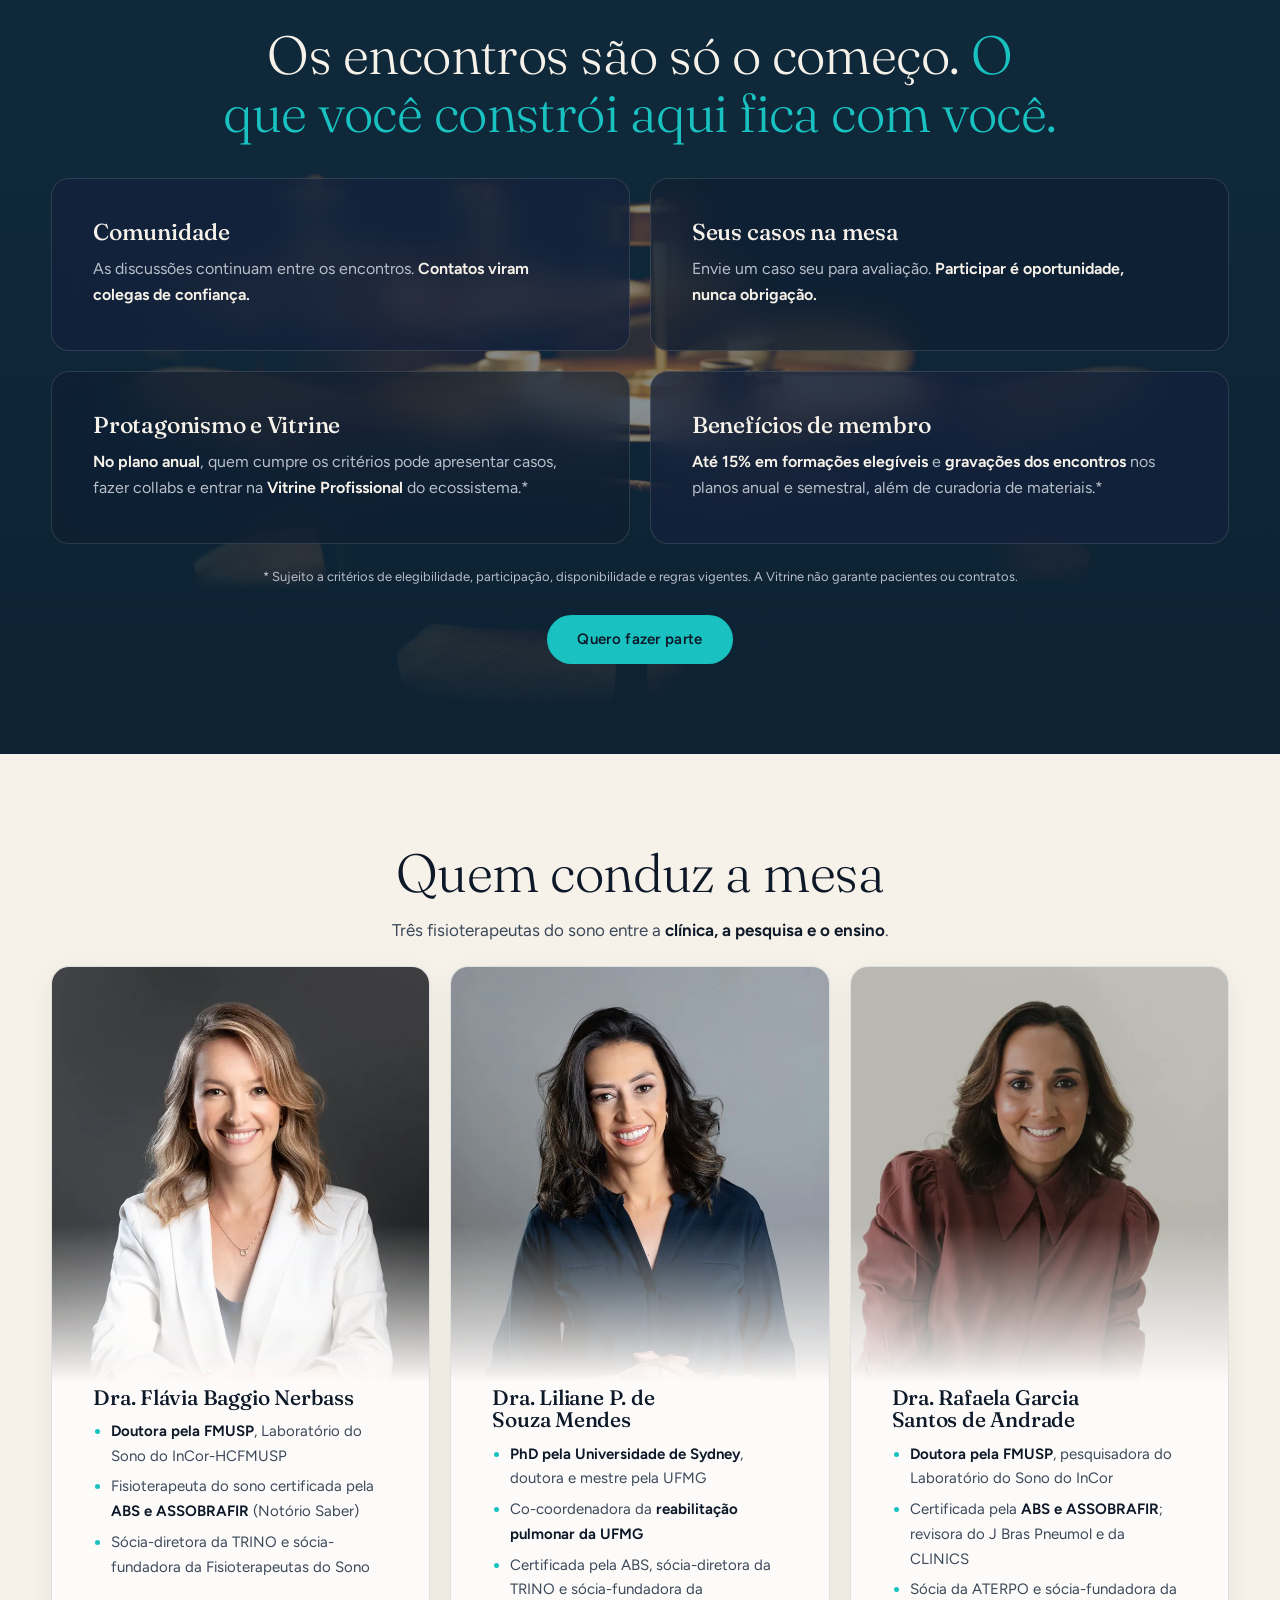
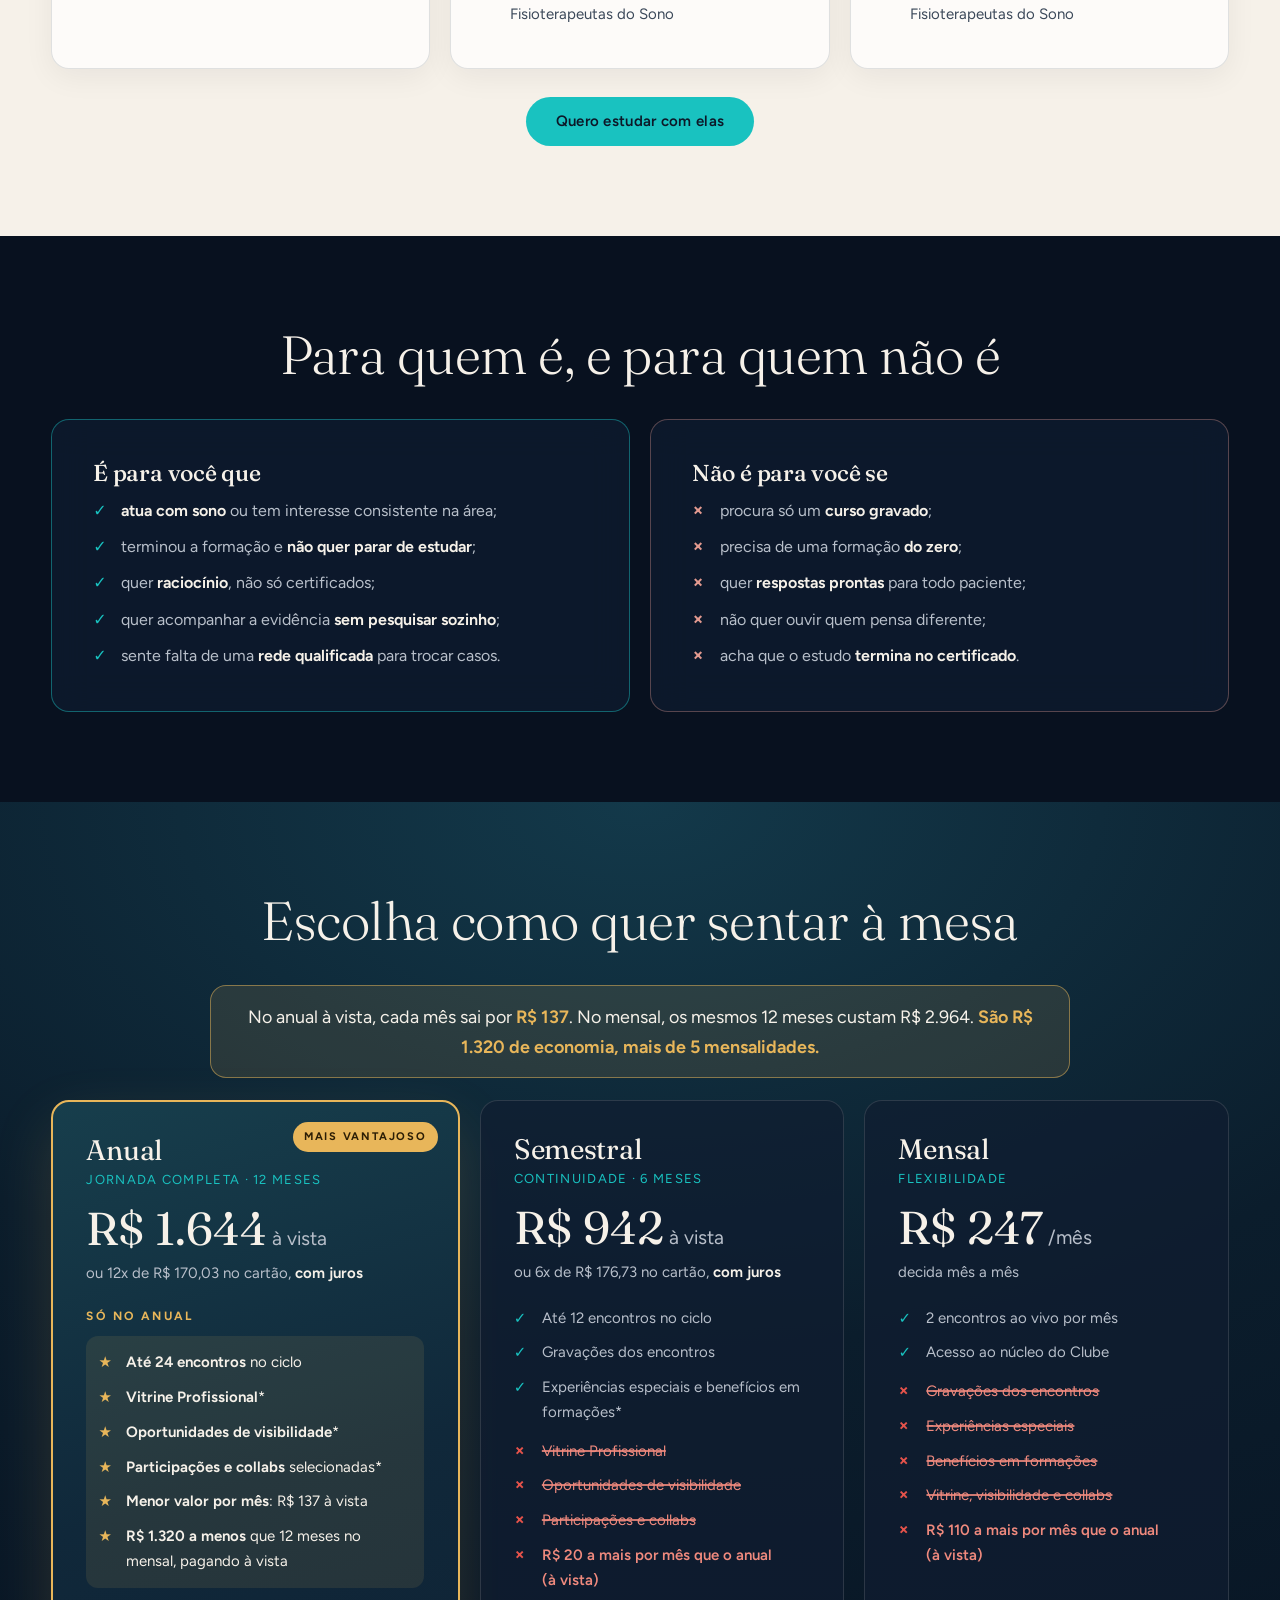
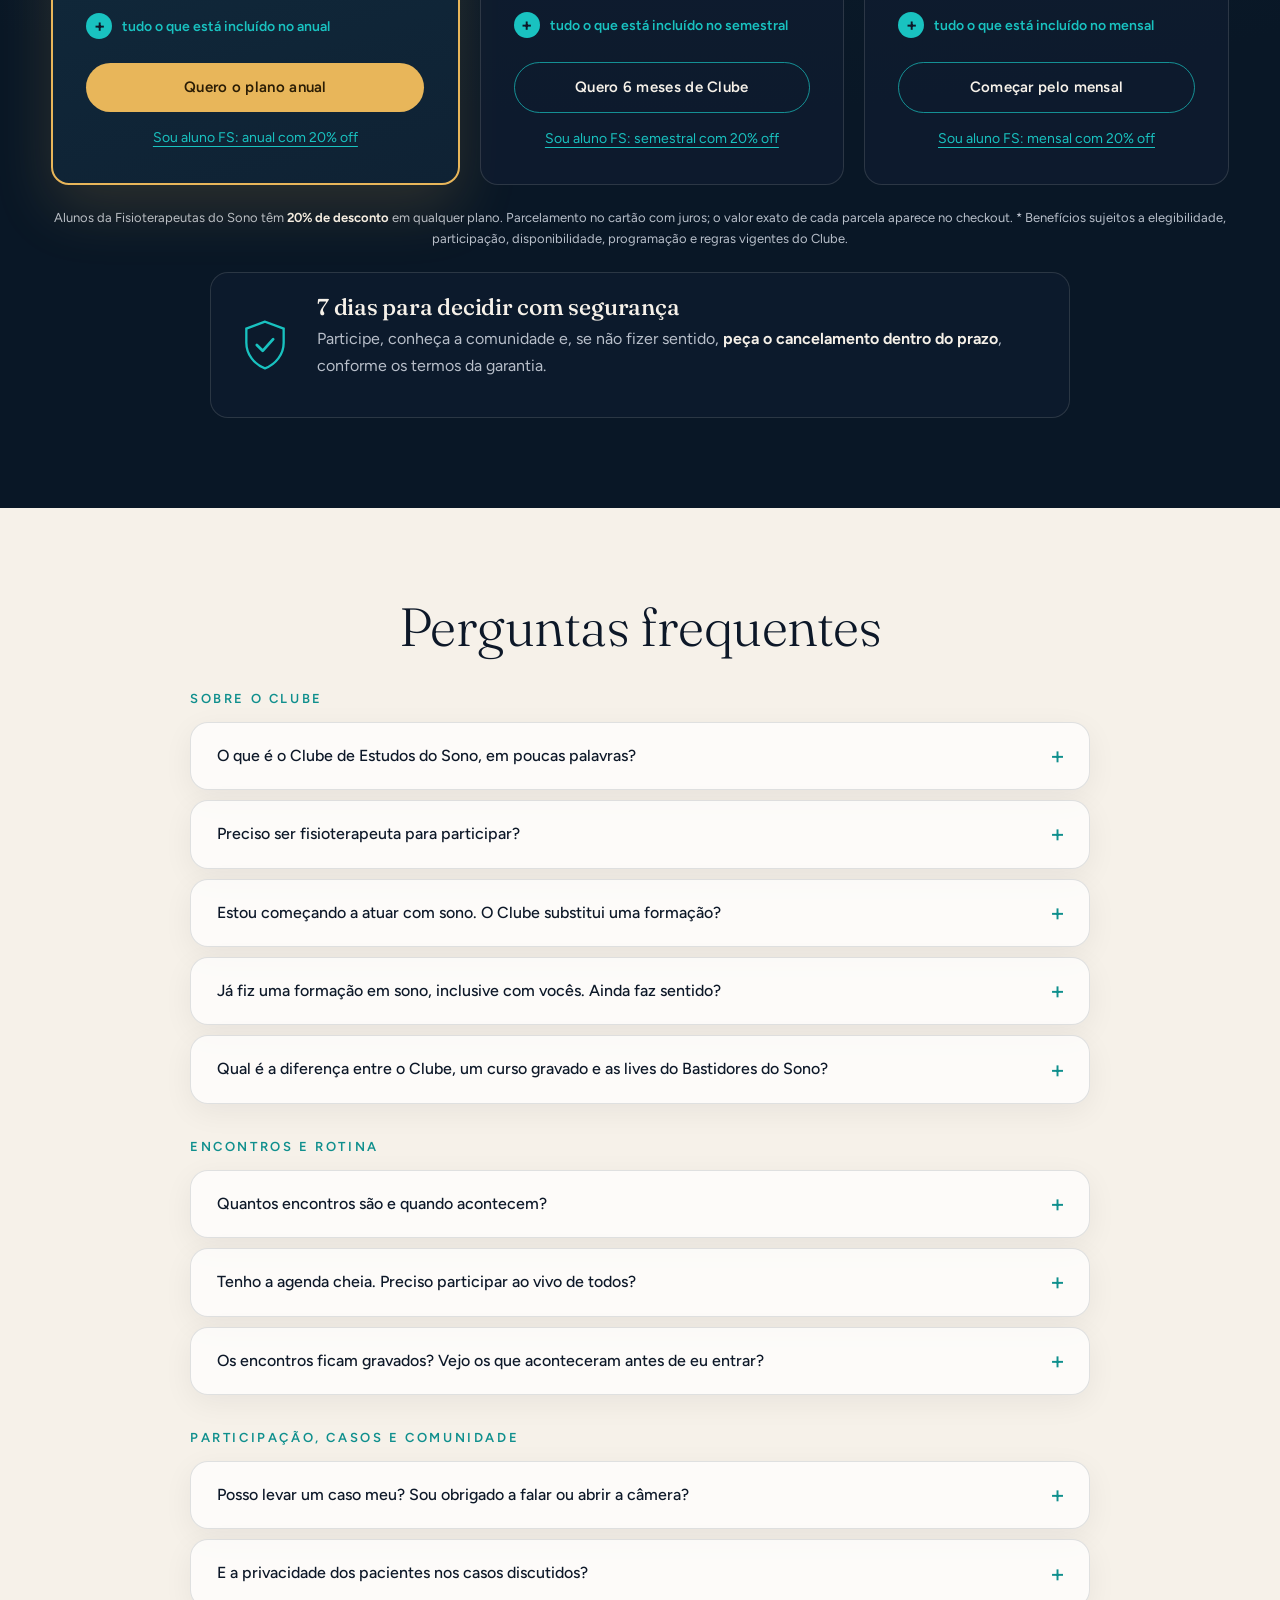
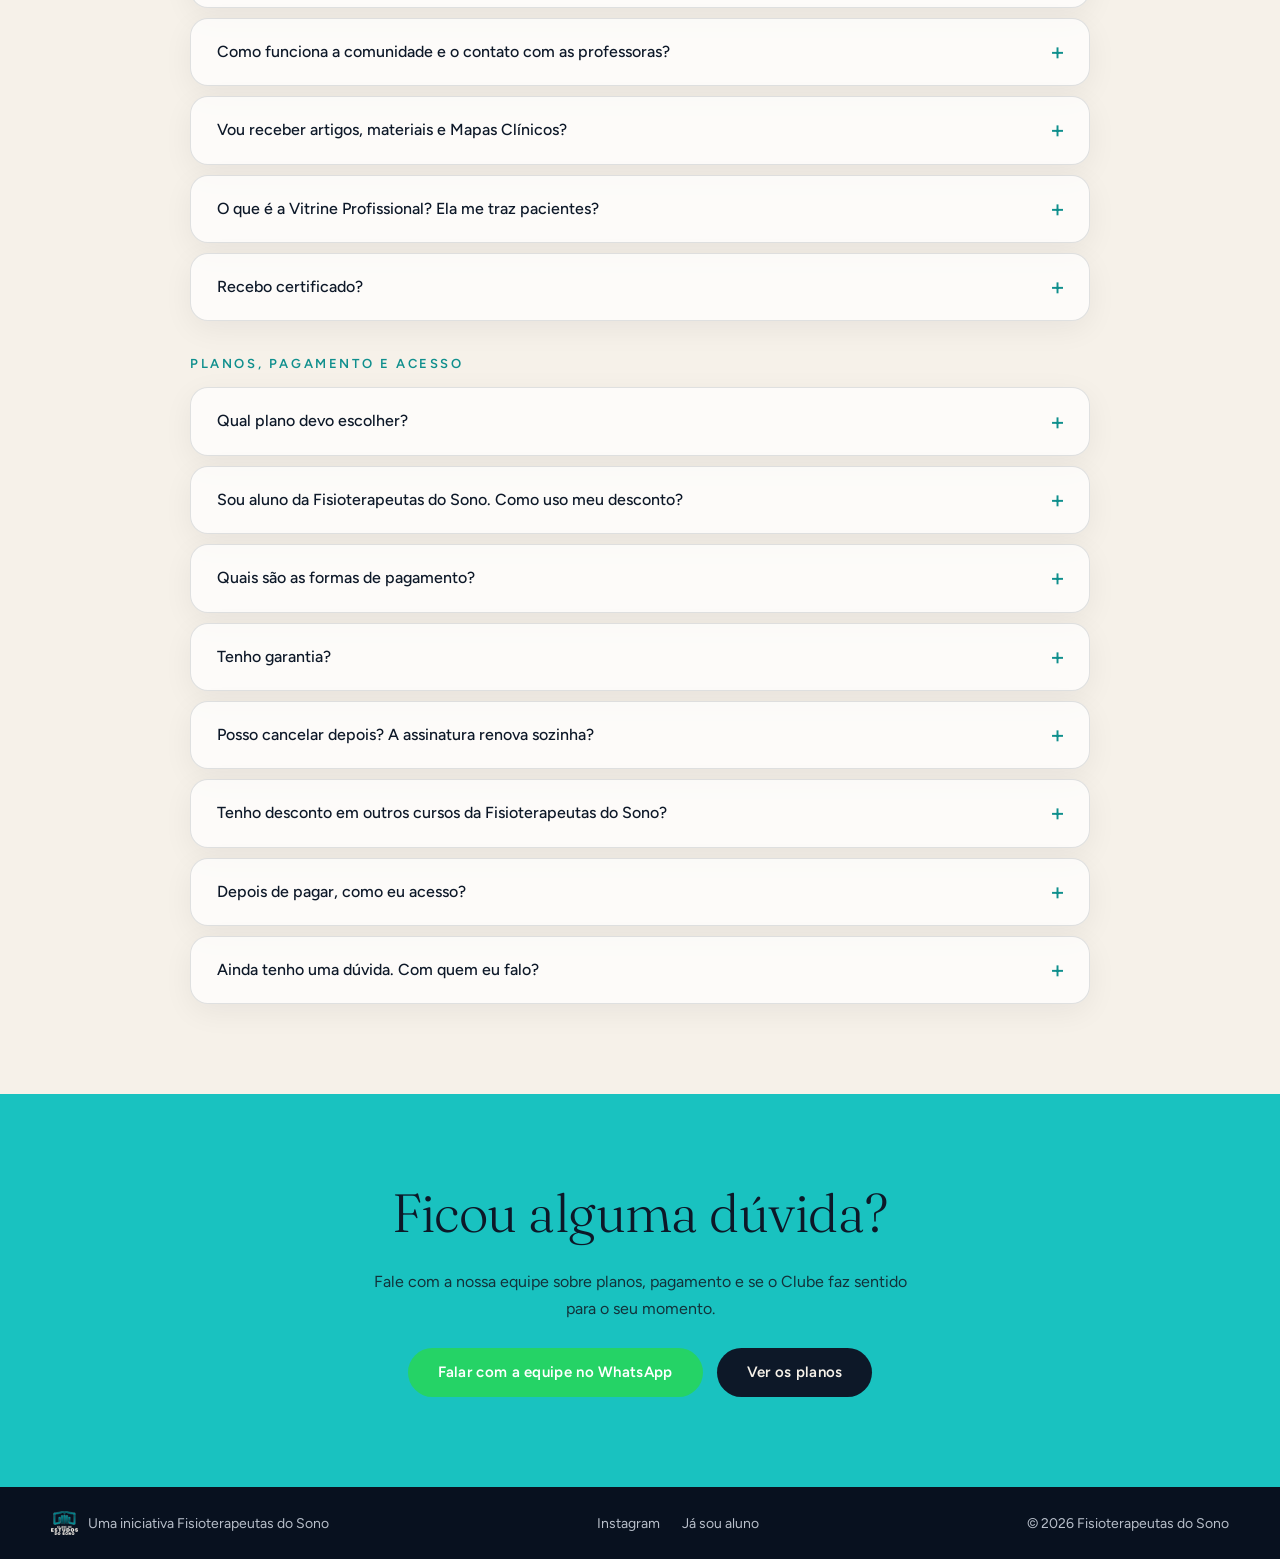
==== commit d1753feb: "Clube: preço à vista em destaque e parcelamento com juros explícito Co-Authored-By: Claude Opus 5.5 " ====
--- a/clube/index.html
+++ b/clube/index.html
@@ -330,23 +330,23 @@
       <h2>Escolha como quer sentar à mesa</h2>
     </div>
 
-    <p class="economia revelar">No anual, cada mês sai por <strong>R$ 137</strong>. No mensal, os mesmos 12 meses custam R$ 2.964. <strong>São R$ 1.320 de economia, mais de 5 mensalidades.</strong></p>
+    <p class="economia revelar">No anual à vista, cada mês sai por <strong>R$ 137</strong>. No mensal, os mesmos 12 meses custam R$ 2.964. <strong>São R$ 1.320 de economia, mais de 5 mensalidades.</strong></p>
 
     <div class="planos">
       <article class="plano plano--anual revelar">
         <span class="selo">Mais vantajoso</span>
         <h3>Anual</h3>
         <p class="plano-nome">Jornada completa · 12 meses</p>
-        <p class="preco"><small>12x</small> R$ 137</p>
-        <p class="avista">ou R$ 1.644 à vista</p>
+        <p class="preco">R$ 1.644<small>à vista</small></p>
+        <p class="avista">ou 12x de R$ 170,03 no cartão, <strong>com juros</strong></p>
         <p class="so-anual-titulo">Só no anual</p>
         <ul class="lista lista--ouro">
           <li><strong>Até 24 encontros</strong> no ciclo</li>
           <li><strong>Vitrine Profissional</strong>*</li>
           <li><strong>Oportunidades de visibilidade</strong>*</li>
           <li><strong>Participações e collabs</strong> selecionadas*</li>
-          <li><strong>Menor valor por mês</strong>: R$ 137</li>
-          <li><strong>R$ 1.320 a menos</strong> que 12 meses no mensal</li>
+          <li><strong>Menor valor por mês</strong>: R$ 137 à vista</li>
+          <li><strong>R$ 1.320 a menos</strong> que 12 meses no mensal, pagando à vista</li>
         </ul>
         <details class="tudo-mais"><summary><span class="mais" aria-hidden="true">+</span> tudo o que está incluído no anual</summary><ul><li>Gravações dos encontros</li><li>Mesa Clínica do Sono</li><li>Atualização Aplicada</li><li>Comunidade exclusiva</li><li>Casos + ciência aplicada</li><li>Especialistas e diferentes perspectivas</li><li>Experiências especiais durante o ciclo*</li><li>Benefícios em formações elegíveis*</li><li>Prioridade em iniciativas selecionadas*</li><li>Vitrine Profissional*</li><li>Oportunidades de visibilidade*</li><li>Participações e collabs selecionadas*</li></ul></details>
         <a class="botao botao--ouro" href="https://pay.hotmart.com/M108479186F?off=8ioxlac5" data-checkout data-plano="anual" target="_blank" rel="noopener">Quero o plano anual</a>
@@ -356,8 +356,8 @@
       <article class="plano revelar">
         <h3>Semestral</h3>
         <p class="plano-nome">Continuidade · 6 meses</p>
-        <p class="preco"><small>6x</small> R$ 157</p>
-        <p class="avista">ou R$ 942 à vista</p>
+        <p class="preco">R$ 942<small>à vista</small></p>
+        <p class="avista">ou 6x de R$ 176,73 no cartão, <strong>com juros</strong></p>
         <ul class="lista lista--sim">
           <li>Até 12 encontros no ciclo</li>
           <li>Gravações dos encontros</li>
@@ -367,7 +367,7 @@
           <li>Vitrine Profissional</li>
           <li>Oportunidades de visibilidade</li>
           <li>Participações e collabs</li>
-          <li>R$ 20 a mais por mês que o anual</li>
+          <li>R$ 20 a mais por mês que o anual (à&nbsp;vista)</li>
         </ul>
         <details class="tudo-mais"><summary><span class="mais" aria-hidden="true">+</span> tudo o que está incluído no semestral</summary><ul><li>Gravações dos encontros</li><li>Mesa Clínica do Sono</li><li>Atualização Aplicada</li><li>Comunidade exclusiva</li><li>Casos + ciência aplicada</li><li>Especialistas e diferentes perspectivas</li><li>Experiências especiais durante o ciclo*</li><li>Benefícios em formações elegíveis*</li><li>Prioridade em iniciativas selecionadas*</li></ul></details>
         <a class="botao botao--contorno" href="https://pay.hotmart.com/M108479186F?off=jy4nnol9" data-checkout data-plano="semestral" target="_blank" rel="noopener">Quero 6 meses de Clube</a>
@@ -388,7 +388,7 @@
           <li>Experiências especiais</li>
           <li>Benefícios em formações</li>
           <li>Vitrine, visibilidade e collabs</li>
-          <li>R$ 110 a mais por mês que o anual</li>
+          <li>R$ 110 a mais por mês que o anual (à&nbsp;vista)</li>
         </ul>
         <details class="tudo-mais"><summary><span class="mais" aria-hidden="true">+</span> tudo o que está incluído no mensal</summary><ul><li>Mesa Clínica do Sono</li><li>Atualização Aplicada</li><li>Comunidade exclusiva</li><li>Casos + ciência aplicada</li><li>Especialistas e diferentes perspectivas</li><li>Prioridade em iniciativas selecionadas*</li></ul></details>
         <a class="botao botao--contorno" href="https://pay.hotmart.com/M108479186F?off=bj1pki85" data-checkout data-plano="mensal" target="_blank" rel="noopener">Começar pelo mensal</a>
@@ -396,7 +396,7 @@
       </article>
     </div>
 
-    <p class="asterisco revelar">Alunos da Fisioterapeutas do Sono têm <strong>20% de desconto</strong> em qualquer plano. * Benefícios sujeitos a elegibilidade, participação, disponibilidade, programação e regras vigentes do Clube.</p>
+    <p class="asterisco revelar">Alunos da Fisioterapeutas do Sono têm <strong>20% de desconto</strong> em qualquer plano. Parcelamento no cartão com juros; o valor exato de cada parcela aparece no checkout. * Benefícios sujeitos a elegibilidade, participação, disponibilidade, programação e regras vigentes do Clube.</p>
 
     <div class="garantia revelar" id="garantia">
       <svg viewBox="0 0 48 48" aria-hidden="true"><path d="M24 4 8 10v12c0 10 6.8 18.6 16 22 9.2-3.4 16-12 16-22V10L24 4Z" fill="none" stroke="currentColor" stroke-width="2"/><path d="m17 24 5 5 9-10" fill="none" stroke="currentColor" stroke-width="2.4" stroke-linecap="round" stroke-linejoin="round"/></svg>
@@ -479,7 +479,7 @@
       <h3 class="faq-grupo">Planos, pagamento e acesso</h3>
       <details class="painel">
         <summary>Qual plano devo escolher?</summary>
-        <p><strong>O anual</strong> inclui tudo: até 24 encontros, gravações, experiências especiais, benefícios em formações, <strong>Vitrine Profissional, visibilidade e collabs</strong>, com <strong>o menor valor por mês (12x R$ 137)</strong> e R$ 1.320 de economia em relação ao mensal. O semestral (6x R$ 157) não tem Vitrine, visibilidade e collabs. O mensal (R$ 247) dá acesso aos encontros ao vivo e à comunidade, sem gravações e sem esses benefícios. <a href="#planos">Compare os planos</a>.</p>
+        <p><strong>O anual</strong> inclui tudo: até 24 encontros, gravações, experiências especiais, benefícios em formações, <strong>Vitrine Profissional, visibilidade e collabs</strong>, com <strong>o menor valor por mês (R$ 137, pagando R$ 1.644 à vista)</strong> e R$ 1.320 de economia em relação ao mensal. O semestral (R$ 942 à vista) não tem Vitrine, visibilidade e collabs. O mensal (R$ 247) dá acesso aos encontros ao vivo e à comunidade, sem gravações e sem esses benefícios. <a href="#planos">Compare os planos</a>.</p>
       </details>
       <details class="painel">
         <summary>Sou aluno da Fisioterapeutas do Sono. Como uso meu desconto?</summary>
@@ -487,7 +487,7 @@
       </details>
       <details class="painel">
         <summary>Quais são as formas de pagamento?</summary>
-        <p>O pagamento é feito no <strong>checkout seguro da Hotmart</strong>, que abre ao clicar no botão do <a href="#planos">plano escolhido</a>. O anual pode ser parcelado em até 12x e o semestral em até 6x no cartão, ou pago à vista. As demais formas aparecem no checkout.</p>
+        <p>O pagamento é feito no <strong>checkout seguro da Hotmart</strong>, que abre ao clicar no botão do <a href="#planos">plano escolhido</a>. À vista, o anual sai por R$ 1.644 e o semestral por R$ 942. No cartão, dá para parcelar <strong>com juros</strong>: o anual em até 12x de R$ 170,03 e o semestral em até 6x de R$ 176,73. O mensal é cobrado mês a mês, R$ 247, sem juros. As demais formas e o valor exato de cada parcela aparecem no checkout.</p>
       </details>
       <details class="painel">
         <summary>Tenho garantia?</summary>
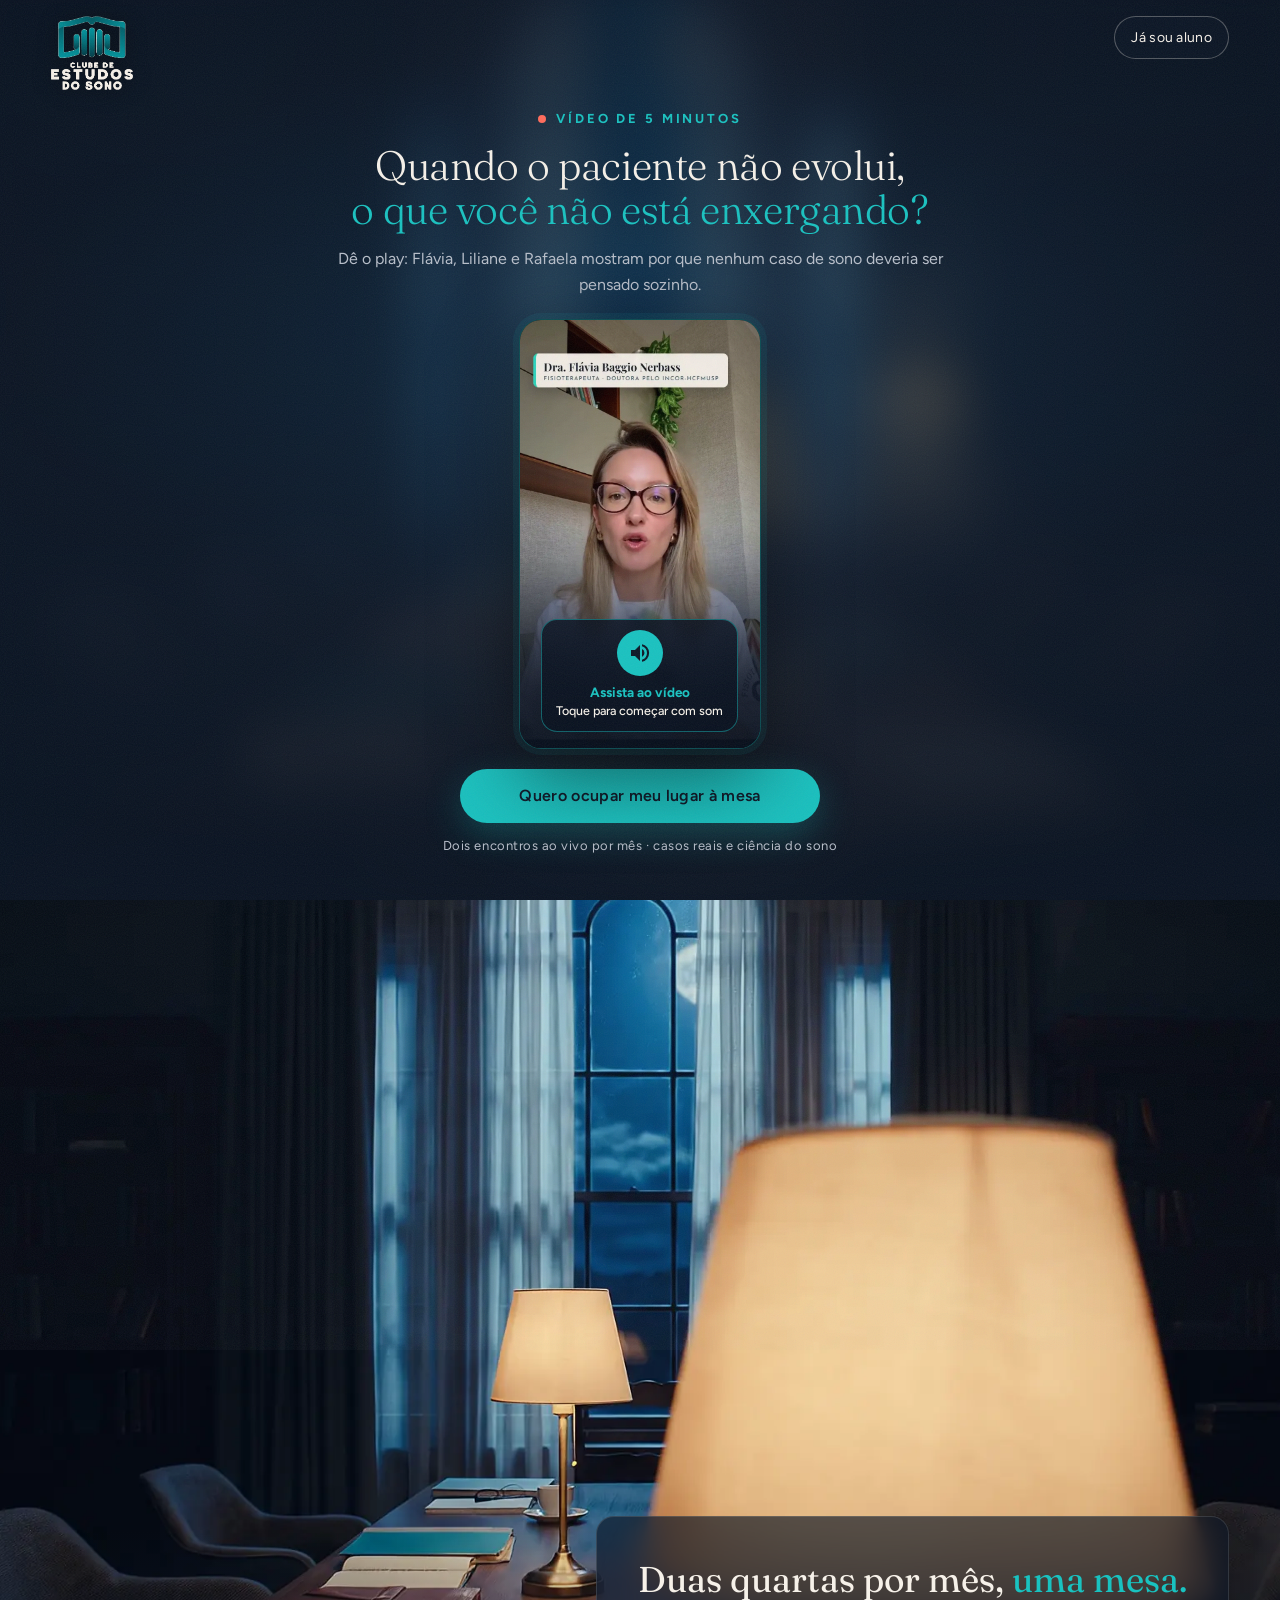
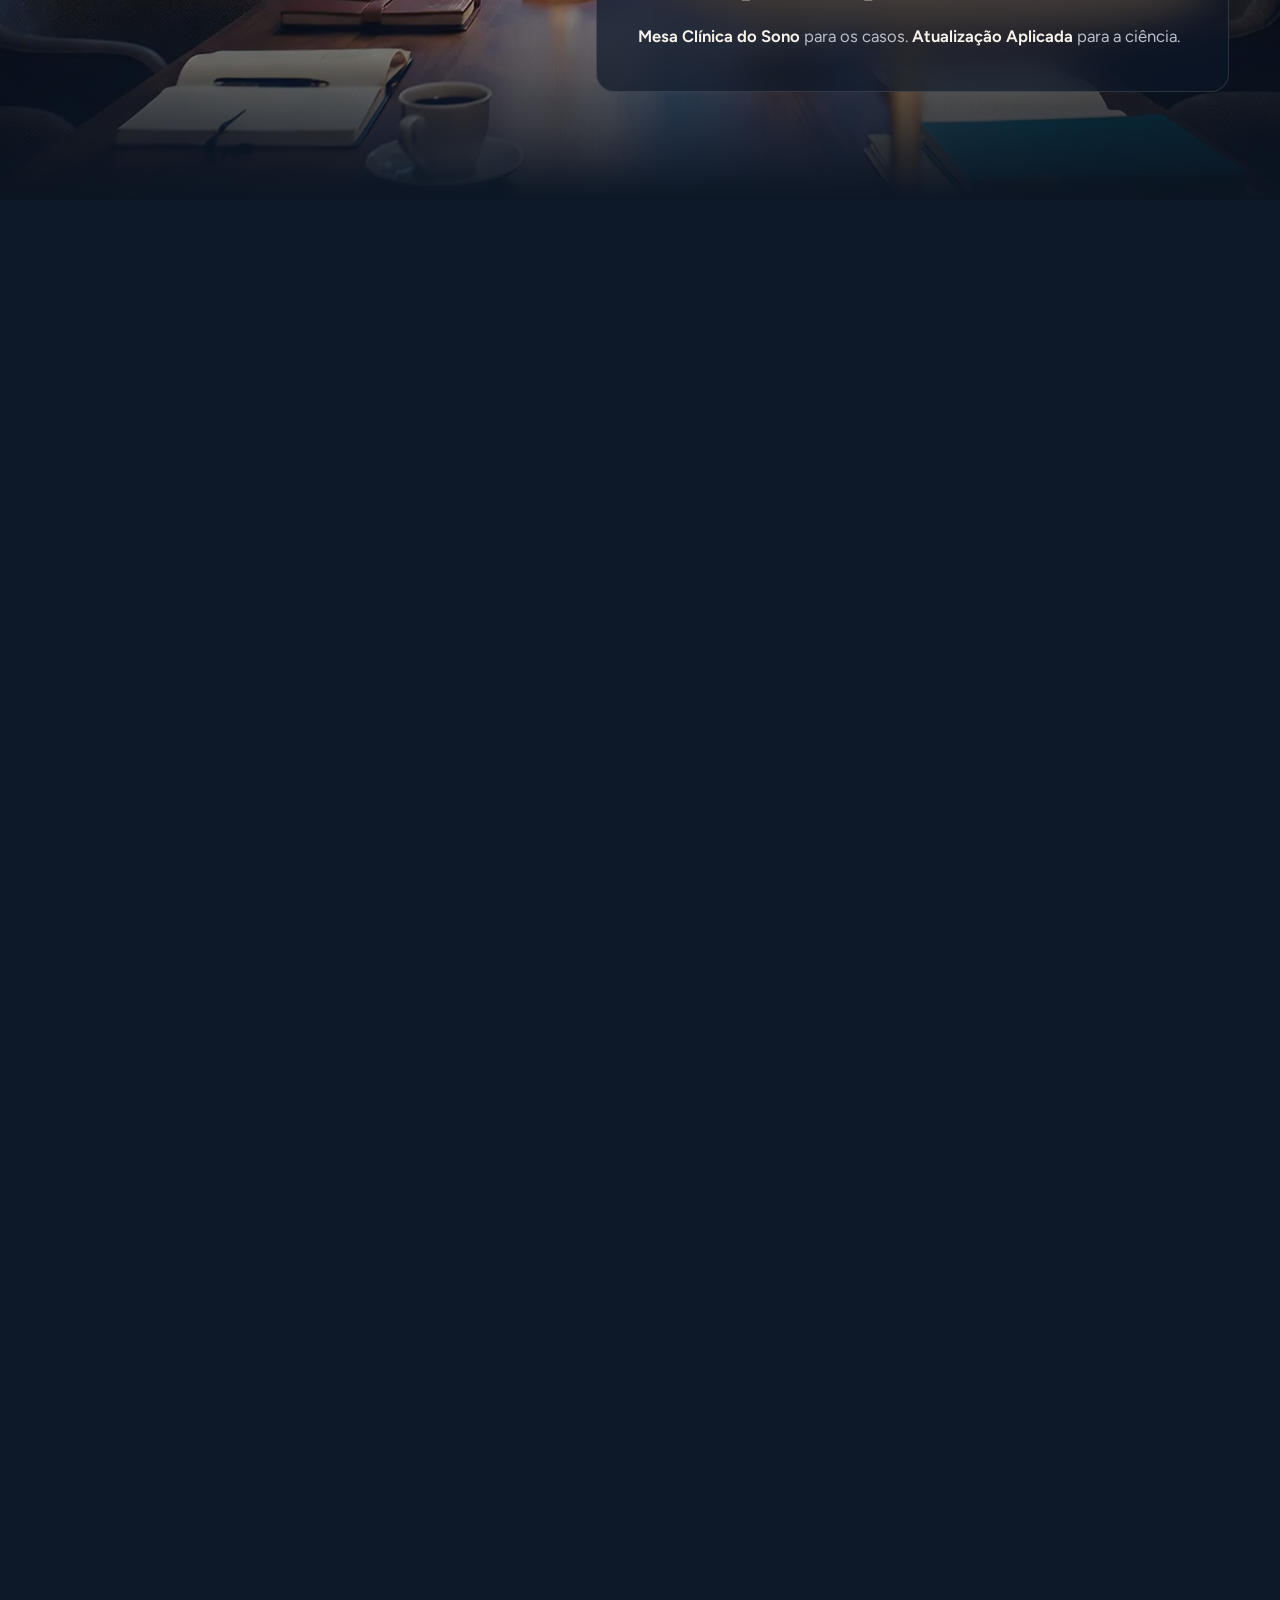
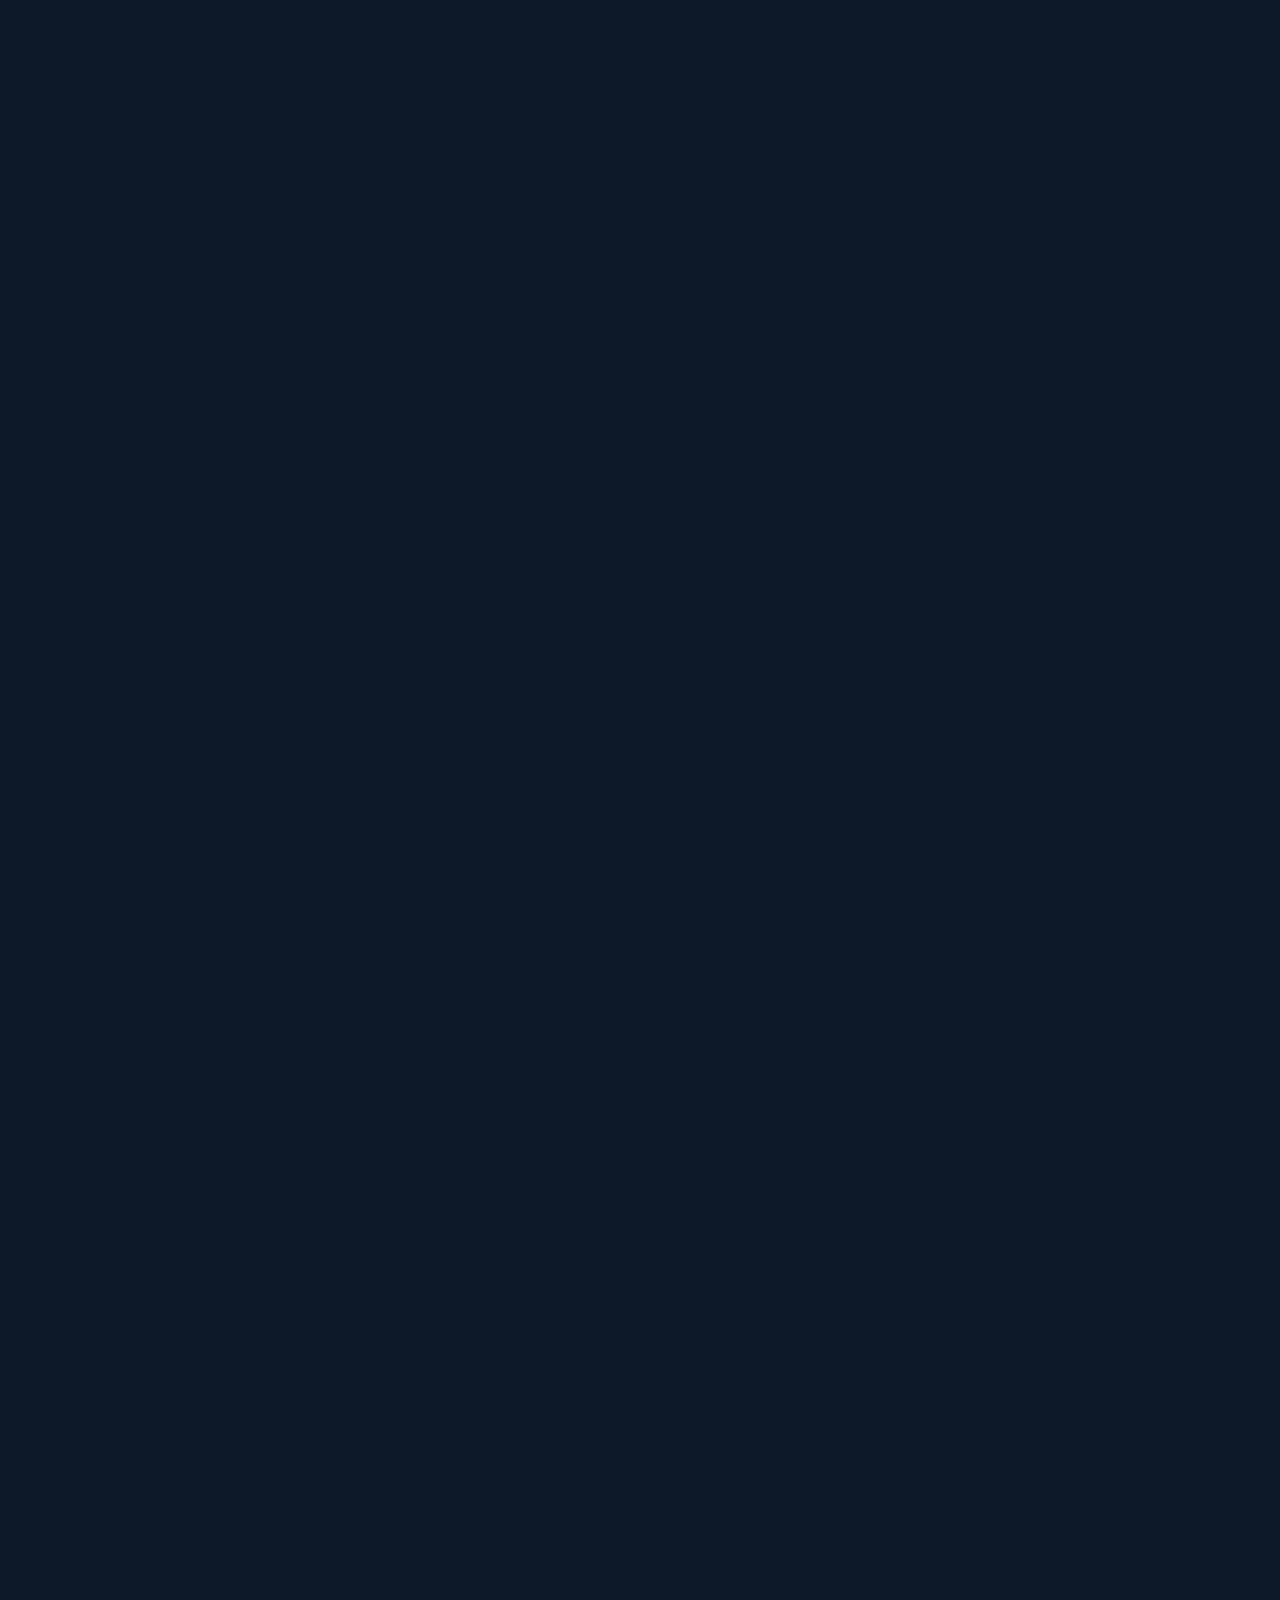
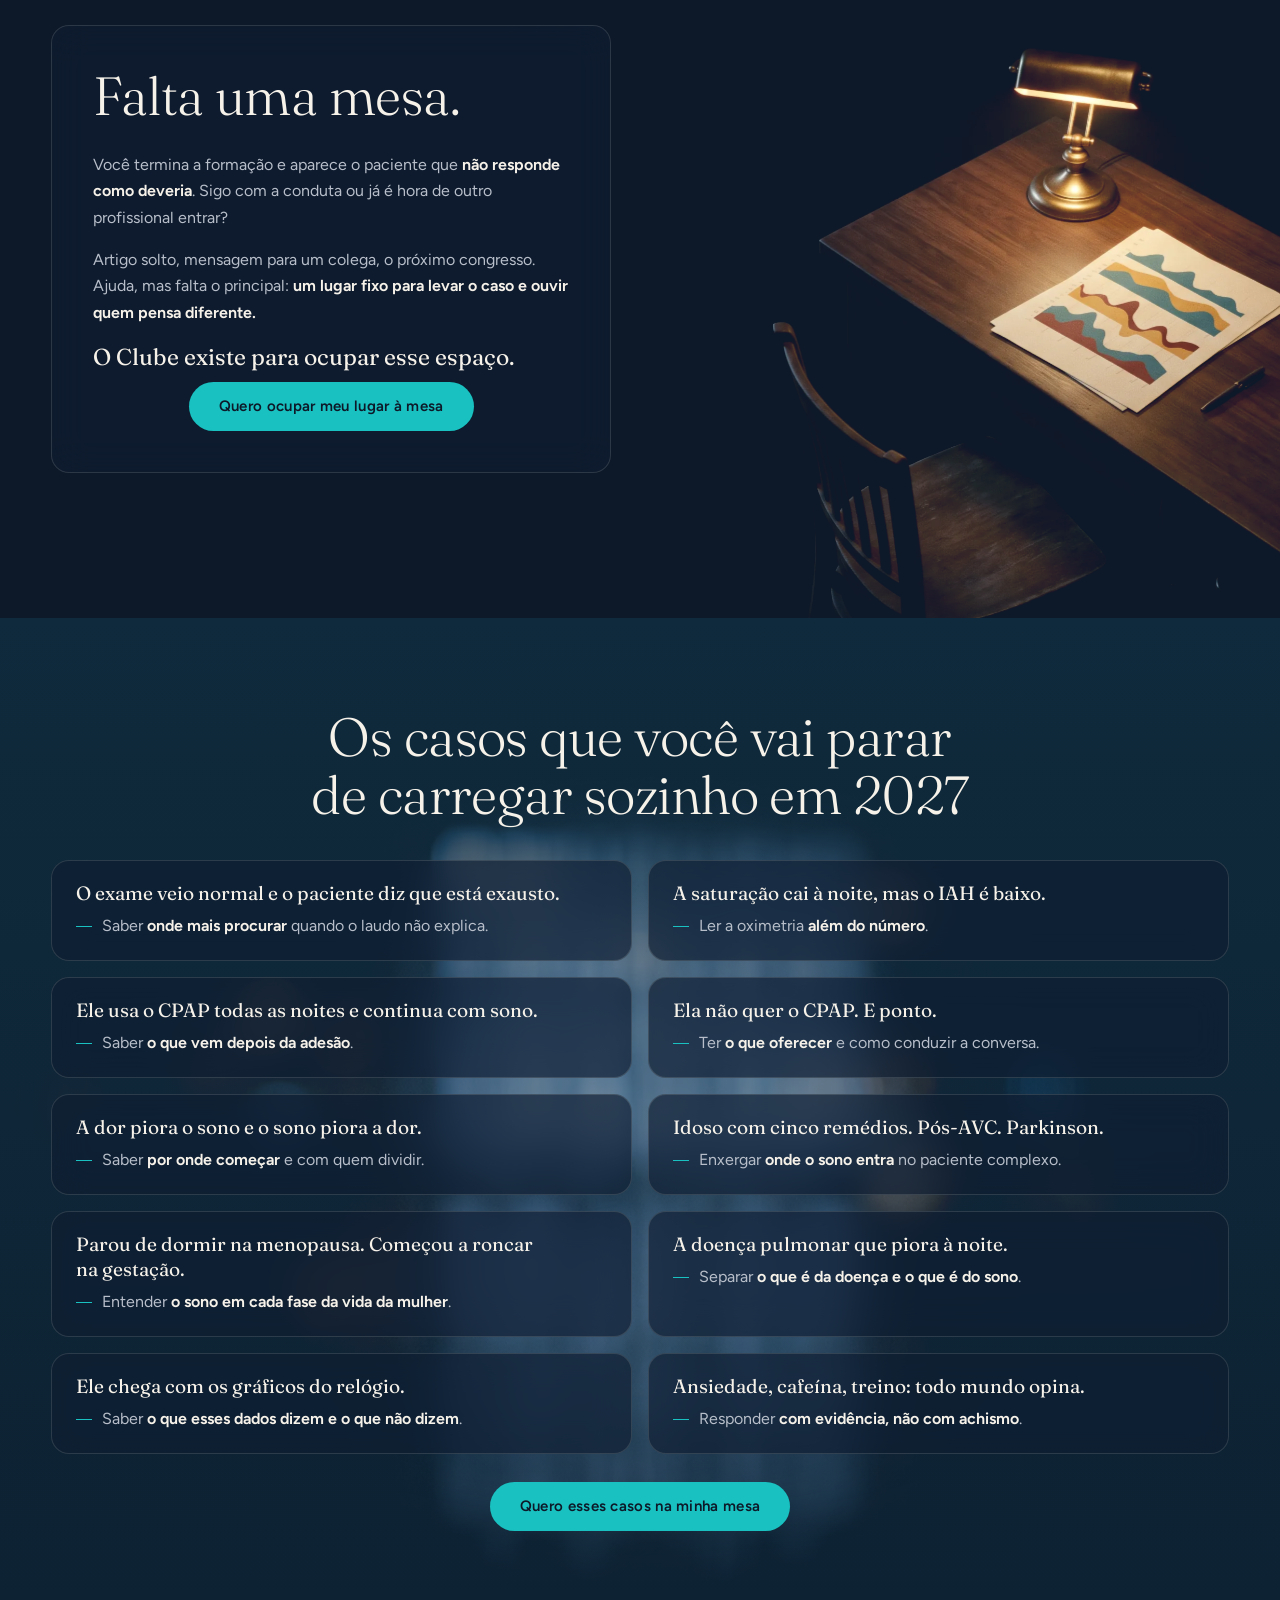
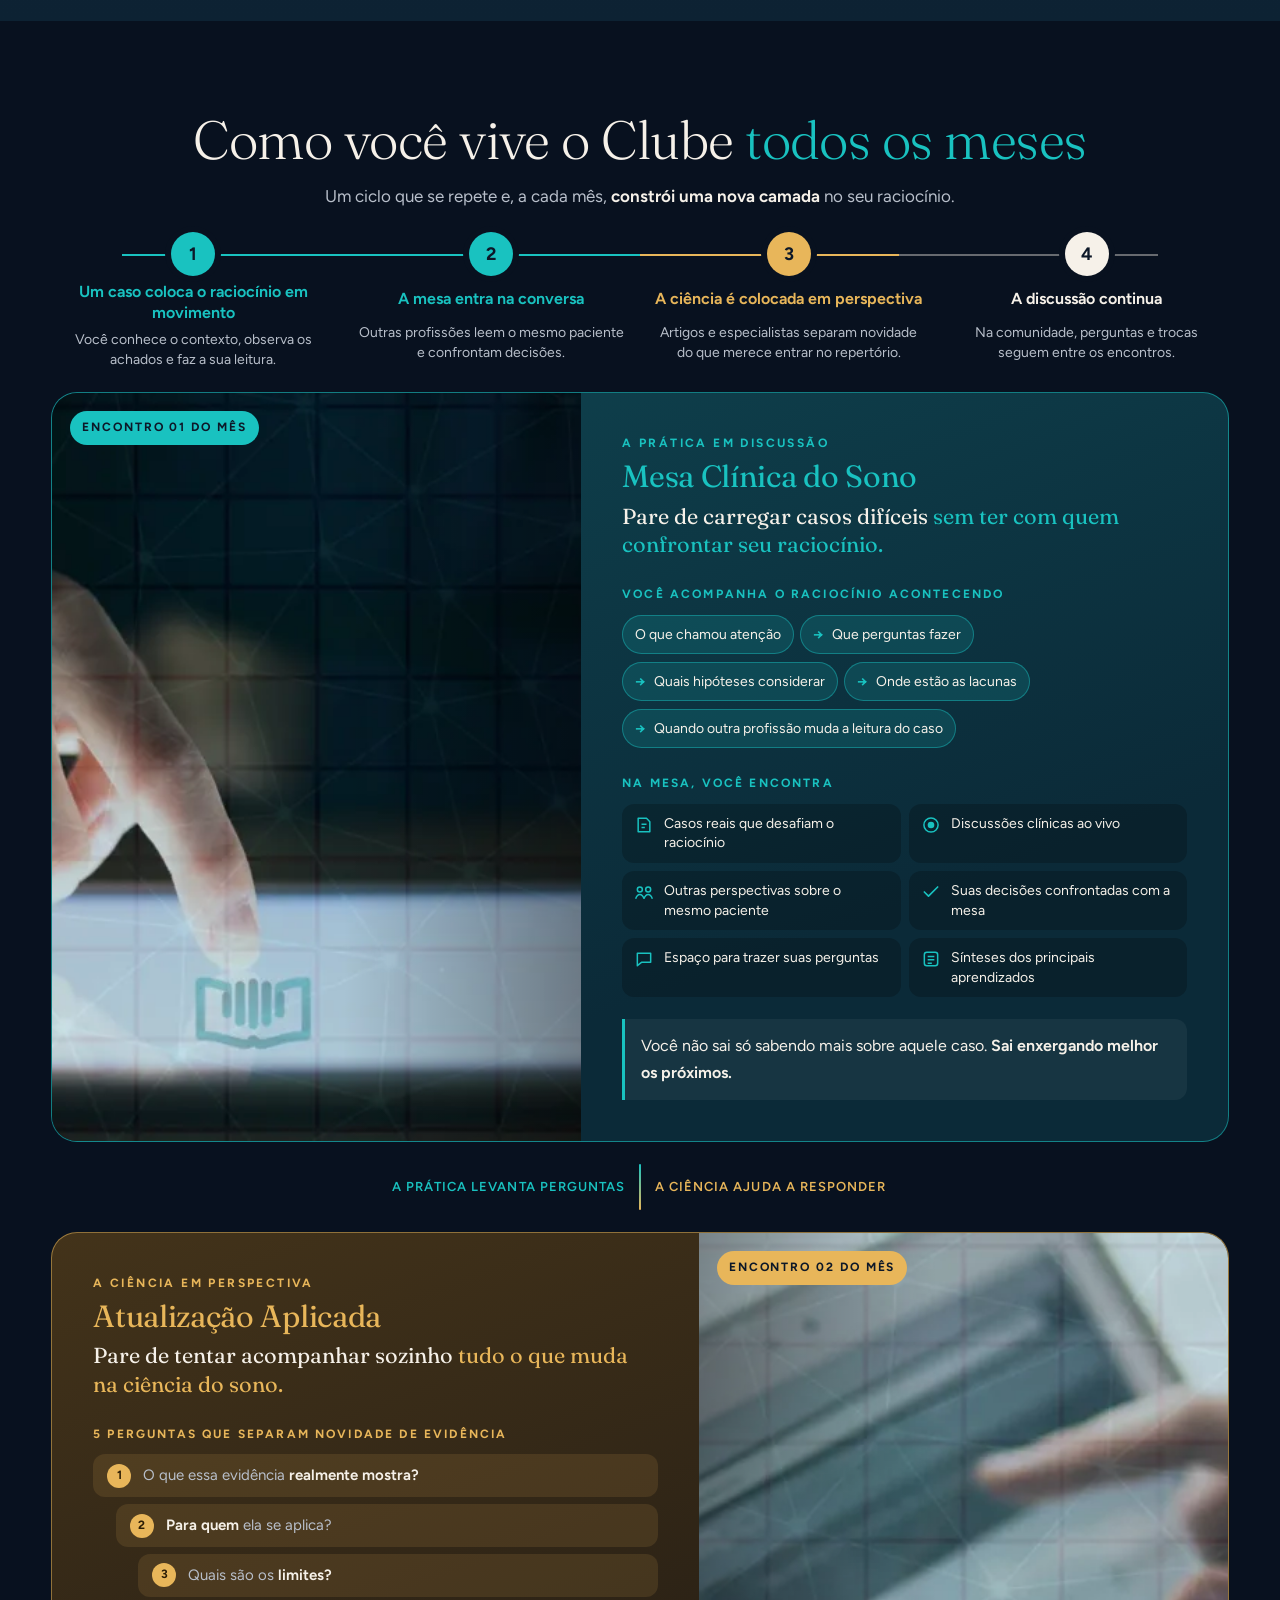
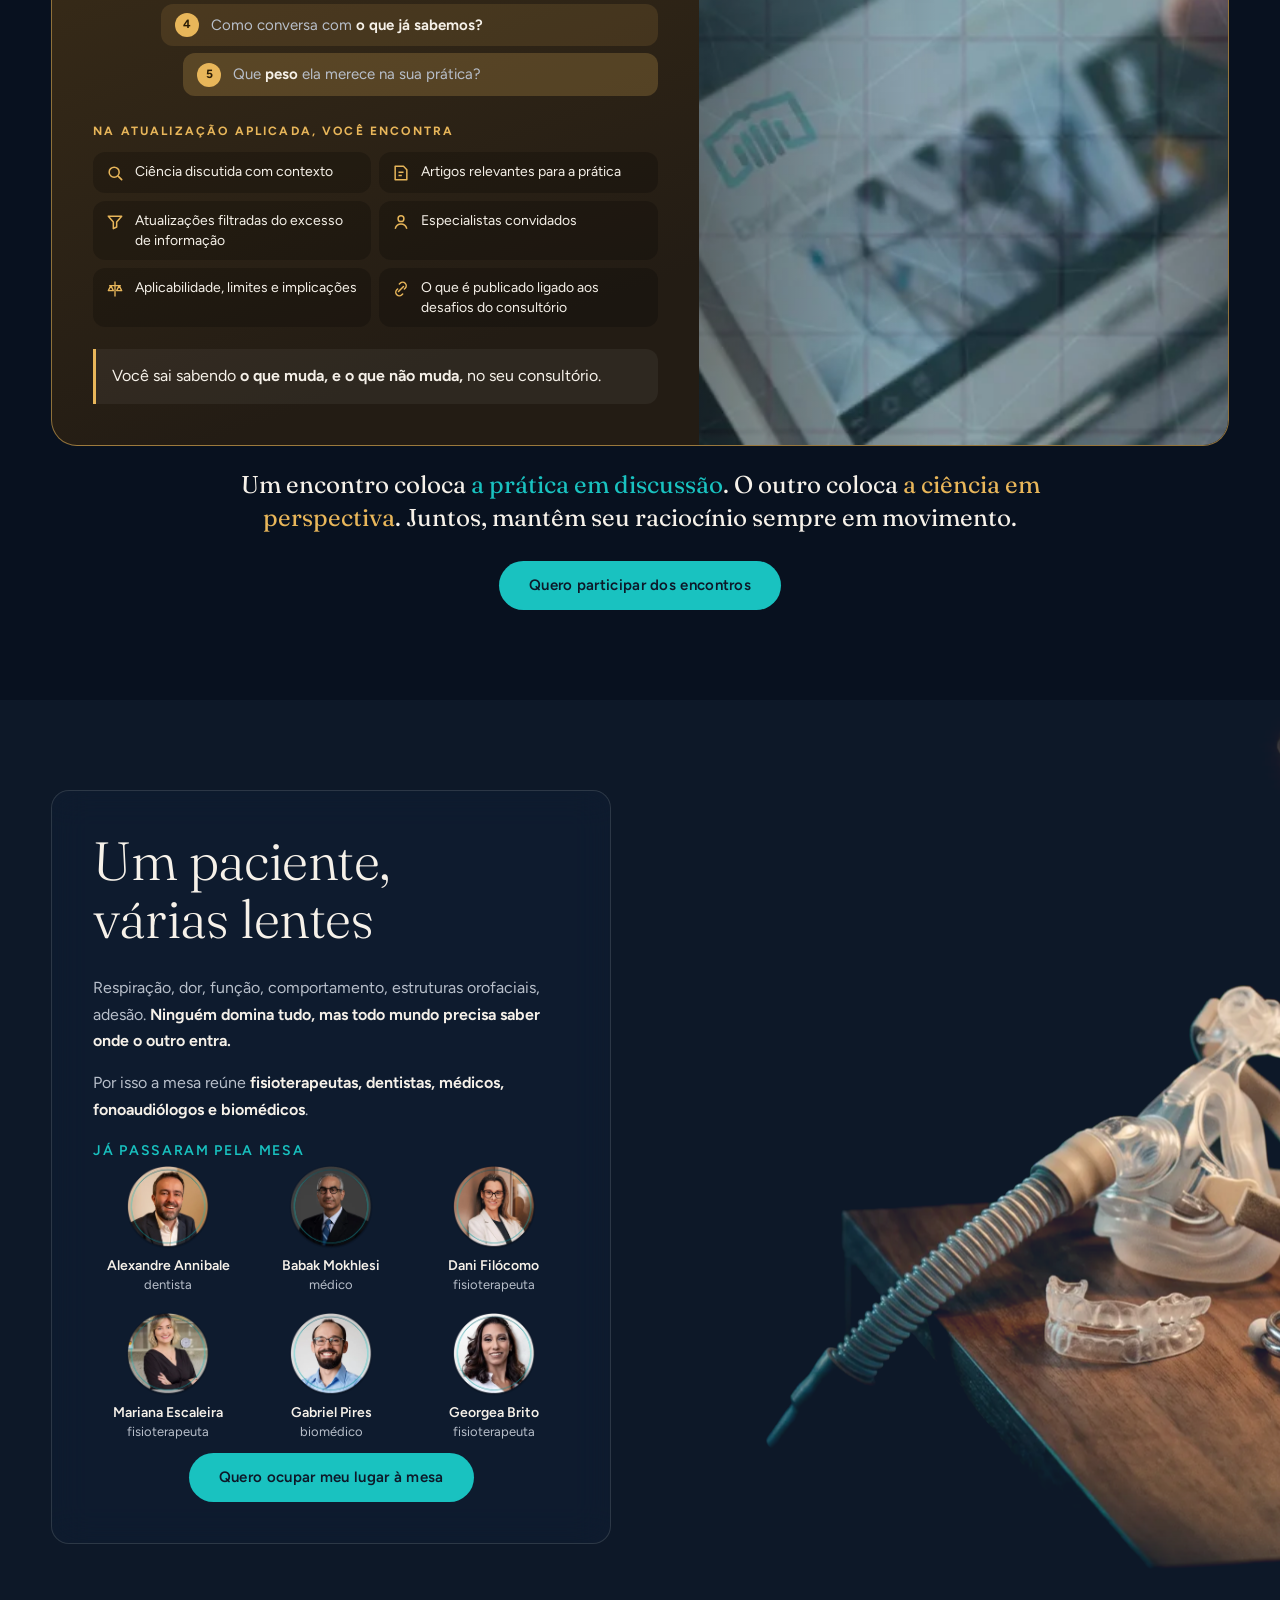
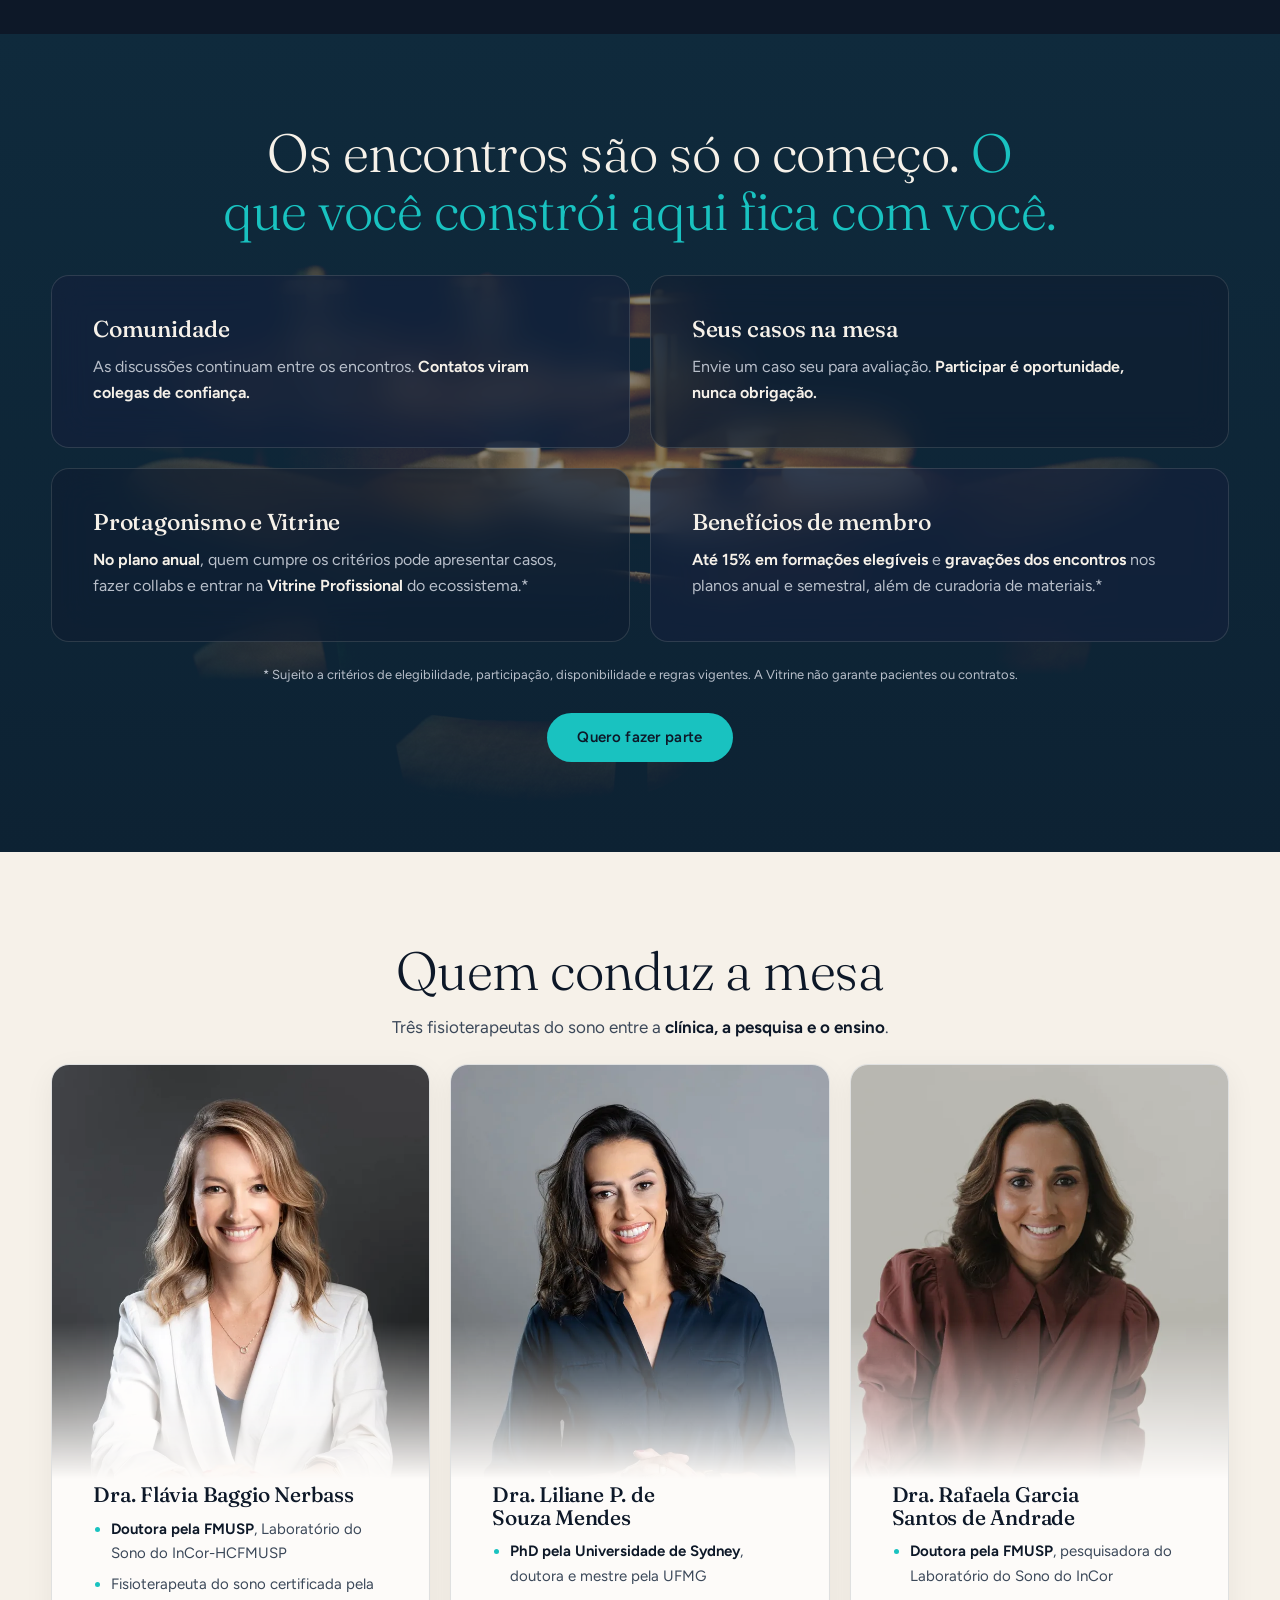
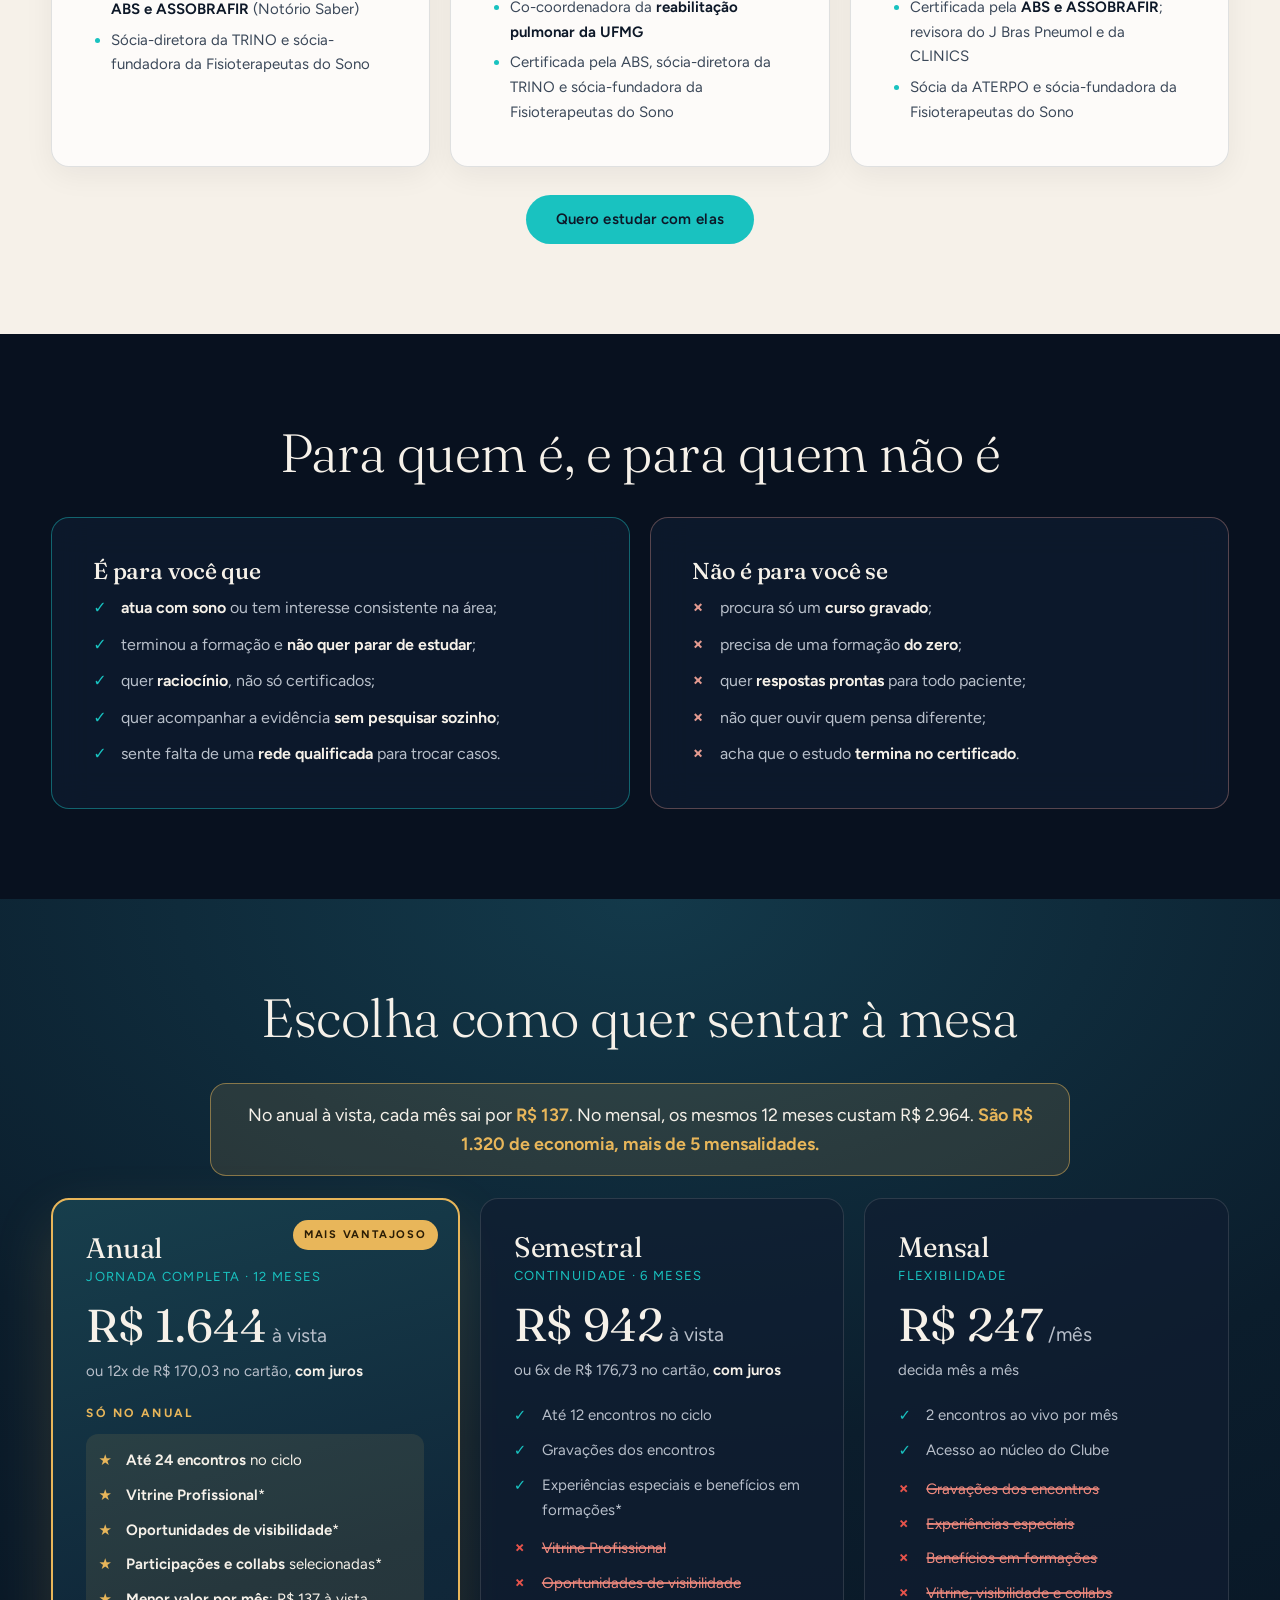
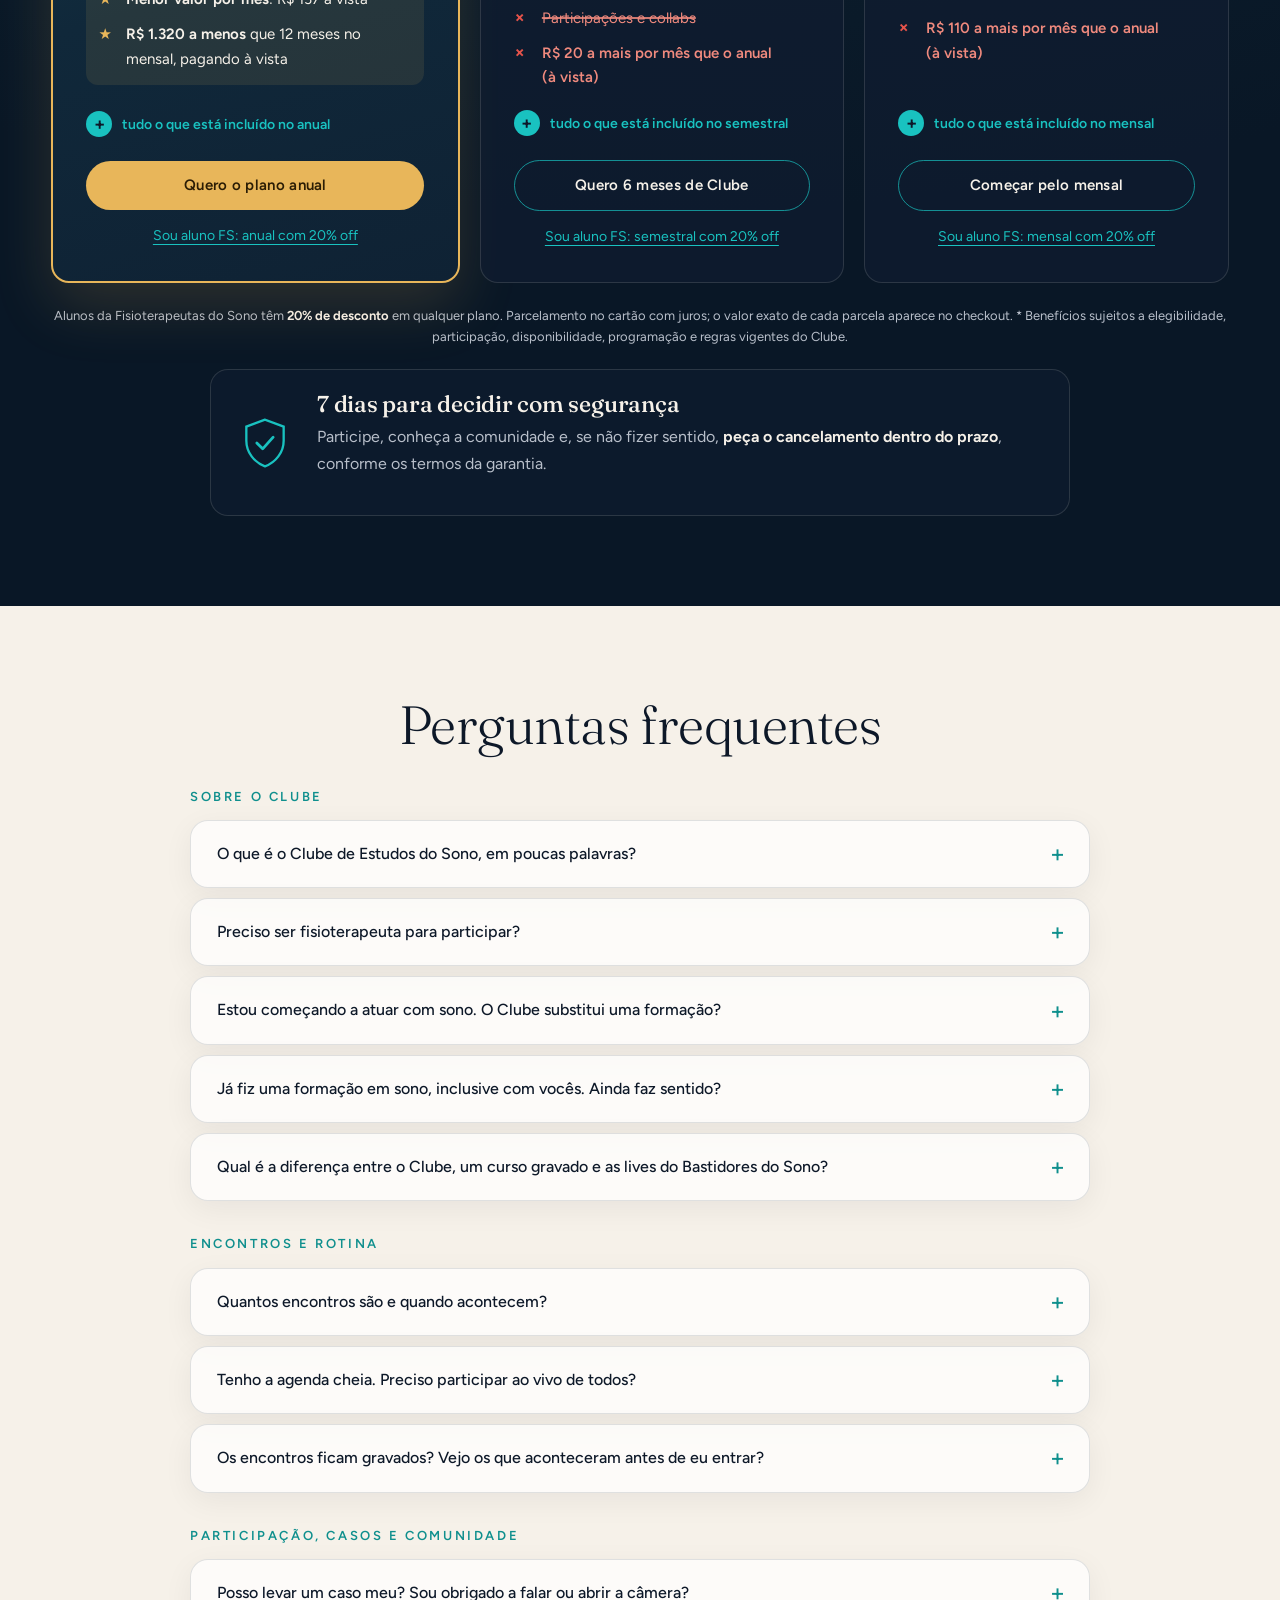
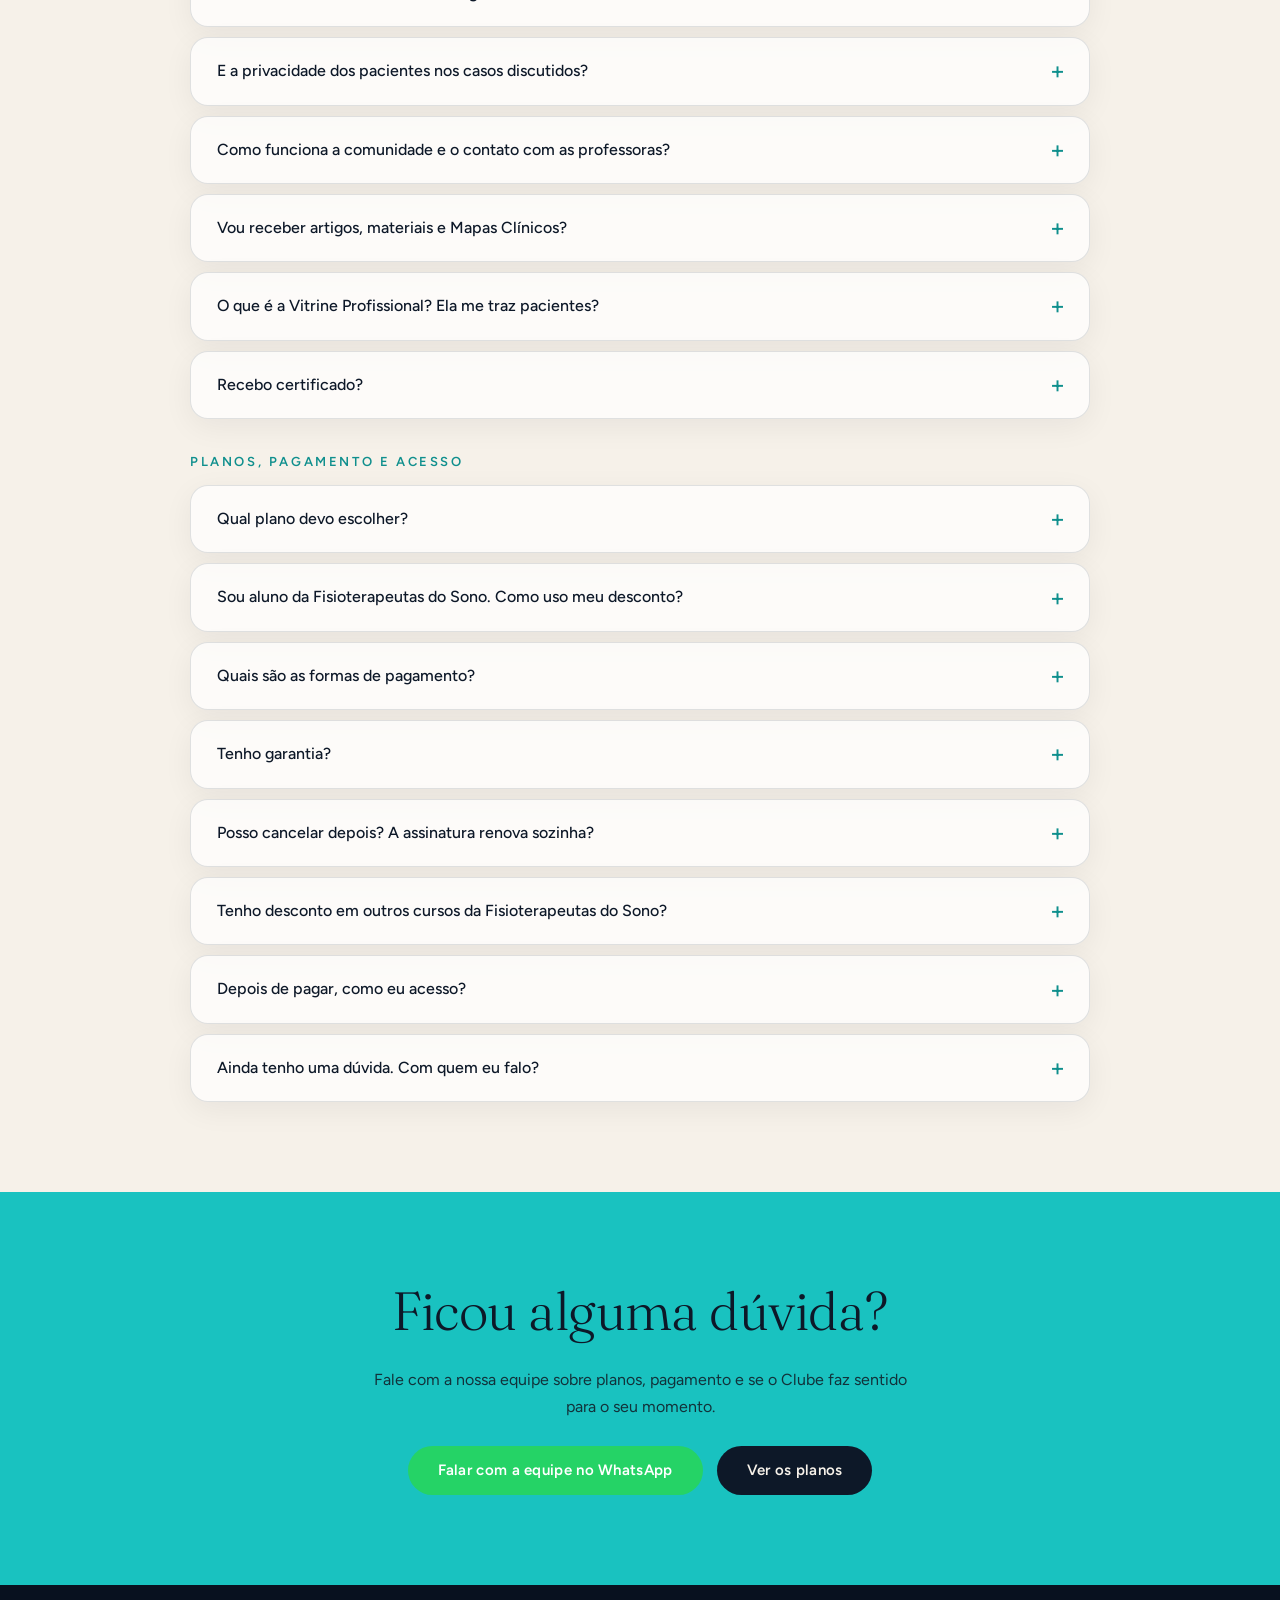
==== commit 4611fe4b: "Clube: VSL no 1º bloco com frase de destaque e botão abaixo do vídeo Vídeo vertical comprimido para " ====
--- a/clube/index.html
+++ b/clube/index.html
@@ -48,6 +48,28 @@
 
 <main>
 
+  <!-- 1º BLOCO: VSL (28/11/2026). Frase que puxa o play, vídeo vertical e botão.
+       O vídeo começa sem som; o clique recomeça do início com som. Endereço em config.js → vsl. -->
+  <section id="vsl" class="vsl-abertura">
+    <div class="vsl-fundo" aria-hidden="true"></div>
+    <div class="vsl-conteudo">
+      <p class="sobretitulo"><span class="vsl-ponto" aria-hidden="true"></span>Vídeo de 5 minutos</p>
+      <h1 class="vsl-titulo">Quando o paciente não evolui, <em>o que você não está enxergando?</em></h1>
+      <p class="vsl-apoio">Dê o play: Flávia, Liliane e Rafaela mostram por que nenhum caso de sono deveria ser pensado sozinho.</p>
+      <div class="vsl-moldura">
+        <video class="vsl-player" playsinline muted autoplay preload="auto" poster="assets/vsl/vsl-capa.webp" aria-label="Vídeo do Clube de Estudos do Sono"></video>
+        <button class="vsl-som" type="button">
+          <span class="vsl-som-caixa">
+            <span class="vsl-som-icone" aria-hidden="true"><svg viewBox="0 0 24 24"><path fill="currentColor" d="M3 9v6h4l5 5V4L7 9H3zm13.5 3A4.5 4.5 0 0 0 14 8v8a4.5 4.5 0 0 0 2.5-4zM14 3.2v2.1a7 7 0 0 1 0 13.4v2.1a9 9 0 0 0 0-17.6z"/></svg></span>
+            <span class="vsl-som-texto"><strong>Seu vídeo já começou</strong>Toque para ouvir</span>
+          </span>
+        </button>
+      </div>
+      <a href="#planos" class="botao botao--vsl" data-vsl-cta>Quero ocupar meu lugar à mesa</a>
+      <p class="vsl-nota">Dois encontros ao vivo por mês · casos reais e ciência do sono</p>
+    </div>
+  </section>
+
   <!-- ABERTURA: o vídeo toca com a rolagem (janela à noite → a mesa → a cadeira vaga).
        O 1º momento já mostra nome, transformação e botão (aparece completo no celular). -->
   <section id="inicio" class="cine">
@@ -58,7 +80,7 @@
       <div class="momento momento--abertura ativo" data-de="0" data-ate="0.3">
         <div class="painel painel--vidro">
           <p class="sobretitulo">Clube de Estudos do Sono</p>
-          <h1 class="titulo-abertura">O paciente não chega dividido em especialidades. <em>Seu raciocínio também não deveria estar.</em></h1>
+          <h2 class="titulo-abertura">O paciente não chega dividido em especialidades. <em>Seu raciocínio também não deveria estar.</em></h2>
           <p class="apoio">Casos reais e ciência do sono discutidos <strong>ao vivo, duas vezes por mês</strong>, com profissionais que veem o mesmo paciente por outros ângulos.</p>
           <a href="#planos" class="botao">Quero ocupar meu lugar à mesa</a>
         </div>
@@ -78,16 +100,6 @@
 
       <div class="cine-dica" aria-hidden="true"><span></span>role</div>
     </div>
-  </section>
-
-  <!-- VSL: toca sozinho (sem som) quando aparece na tela. Endereço do vídeo em config.js → vsl.
-       Sem vídeo configurado, o bloco fica escondido no site publicado. -->
-  <section id="vsl" class="secao secao--vsl" hidden>
-    <div class="vsl-moldura">
-      <div class="vsl-video" data-vsl></div>
-      <button class="vsl-som" type="button" hidden>Toque para ativar o som</button>
-    </div>
-    <a href="#planos" class="botao">Quero ocupar meu lugar à mesa</a>
   </section>
 
   <!-- DEPOIS DA FORMAÇÃO -->
--- a/clube/estilo.css
+++ b/clube/estilo.css
@@ -352,7 +352,7 @@
 .cine { height: 420vh; }
 .sobretitulo { margin: 0 0 12px; font-size: 13px; font-weight: 700; letter-spacing: .22em; text-transform: uppercase; color: var(--acento); }
 .momento--abertura { max-width: 700px; }
-.momento--abertura h1 { font-size: clamp(34px, 4.4vw, 64px); }
+.momento--abertura h2 { font-size: clamp(34px, 4.4vw, 64px); }
 .momento--abertura .apoio { margin-bottom: 22px; }
 .destaque strong { color: var(--acento); font-weight: 400; }
 
@@ -362,7 +362,6 @@
 .secao--a { background: #0d1828; }
 .secao--b { background: linear-gradient(180deg, #0f2a3c, #0d2233); }
 .secao--c { background: #08111f; }
-.secao--vsl { background: #08111f; justify-items: center; }
 .secao--planos { background: radial-gradient(120% 70% at 50% 0%, #13394a 0%, #0b1d2c 60%, #091726 100%); }
 .secao--clara {
   --texto: #0d1828; --texto-suave: #3b4859; --linha: rgb(13 24 40 / .12); --painel: rgb(255 255 255 / .72); --mistura: multiply;
@@ -378,13 +377,6 @@
 .frase { margin-bottom: .4em; }
 .asterisco { text-align: center; }
 .rotulo { display: none; }
-
-/* VSL */
-.vsl-moldura { position: relative; width: 100%; max-width: 980px; aspect-ratio: 16 / 9; border-radius: var(--raio); overflow: hidden; background: #050b15; border: 1px solid var(--linha); box-shadow: 0 30px 80px rgb(0 0 0 / .45); }
-.vsl-video, .vsl-video iframe, .vsl-video video { position: absolute; inset: 0; width: 100%; height: 100%; border: 0; }
-.vsl-vazio { position: absolute; inset: 0; display: grid; place-content: center; text-align: center; margin: 0; color: var(--texto-suave); font-family: var(--fonte-titulo); font-size: clamp(18px, 2vw, 26px); border: 2px dashed rgb(25 194 192 / .4); border-radius: var(--raio); }
-.vsl-vazio small { font-family: var(--fonte-texto); font-size: 13px; }
-.vsl-som { position: absolute; left: 50%; bottom: 18px; transform: translateX(-50%); font: 600 15px var(--fonte-texto); color: var(--acento-texto); background: var(--acento); border: 0; border-radius: 999px; padding: 12px 22px; cursor: pointer; }
 
 /* Dores */
 .dores li { padding: 20px 24px; }
@@ -457,7 +449,7 @@
   .cine { height: 300vh; }
   .momento--abertura { bottom: 3vh; }
   .momento--abertura .painel { padding: 20px 20px 22px; }
-  .momento--abertura h1 { font-size: clamp(26px, 7.4vw, 34px); margin-bottom: .35em; }
+  .momento--abertura h2 { font-size: clamp(26px, 7.4vw, 34px); margin-bottom: .35em; }
   .momento--abertura .apoio { font-size: 15px; margin-bottom: 16px; }
   .momento--abertura .botao, .momento--final .botao { width: 100%; }
   .sobretitulo { font-size: 11px; margin-bottom: 8px; }
@@ -484,7 +476,7 @@
 
 .encontro h3 { color: var(--cor); }
 @media (max-width: 860px) { .cine-dica { display: none; } }
-@media (min-width: 861px) { .momento--abertura h1 { font-size: clamp(32px, 3.5vw, 54px); } .momento--abertura { bottom: 9vh; } }
+@media (min-width: 861px) { .momento--abertura h2 { font-size: clamp(32px, 3.5vw, 54px); } .momento--abertura { bottom: 9vh; } }
 
 /* ══ Versão 3 (23/11/2026): logo oficial, convidados com foto, encontros visuais, "+" nos planos ══ */
 
@@ -594,3 +586,78 @@
 .lista--falta li::before { content: "\00D7"; color: #e5534b; font-weight: 700; text-decoration: none; display: inline-block; }
 .faq details p a { color: #0f8f8d; font-weight: 600; text-decoration: underline; text-underline-offset: 3px; text-decoration-thickness: 1.5px; cursor: pointer; }
 .faq details p a:hover { color: #0b6f6d; }
+
+/* ══ 1º bloco com a VSL (28/11/2026): frase de destaque, vídeo vertical e botão ══ */
+.vsl-abertura {
+  position: relative; isolation: isolate; overflow: clip;
+  min-height: 100vh; min-height: 100svh;
+  display: grid; place-items: center;
+  padding: 92px var(--gutter) 28px;
+  background: radial-gradient(90% 60% at 50% 38%, #12304a 0%, #0d1828 55%, #08111f 100%);
+}
+.vsl-fundo {
+  position: absolute; inset: -40px; z-index: -1; opacity: .28;
+  background: url("assets/frames/desktop/f_0001.webp") center / cover no-repeat;
+  filter: blur(26px) saturate(1.1);
+}
+.vsl-fundo::after { content: ""; position: absolute; inset: 0; background: linear-gradient(180deg, rgb(8 17 31 / .55), rgb(8 17 31 / .2) 40%, #0d1828 100%); }
+.vsl-conteudo { width: 100%; max-width: 760px; display: grid; justify-items: center; text-align: center; }
+.vsl-abertura .sobretitulo { display: inline-flex; align-items: center; gap: 10px; margin-bottom: 14px; }
+.vsl-ponto { width: 8px; height: 8px; border-radius: 50%; background: #ff6b5b; box-shadow: 0 0 0 0 rgb(255 107 91 / .6); animation: vsl-pulso 1.8s infinite; }
+@keyframes vsl-pulso { 70% { box-shadow: 0 0 0 9px rgb(255 107 91 / 0); } 100% { box-shadow: 0 0 0 0 rgb(255 107 91 / 0); } }
+.vsl-titulo { font-size: clamp(30px, 3.2vw, 46px); line-height: 1.08; margin: 0 0 .35em; text-wrap: balance; }
+.vsl-titulo em { display: block; }
+.vsl-apoio { font-size: clamp(16px, 1.2vw, 18px); max-width: 700px; margin: 0 0 20px; }
+.vsl-moldura {
+  position: relative; aspect-ratio: 9 / 16;
+  height: clamp(340px, calc(100svh - 470px), 640px); width: auto; max-width: 100%;
+  border-radius: 22px; overflow: hidden; background: #050b15;
+  border: 1px solid rgb(25 194 192 / .35);
+  box-shadow: 0 0 0 6px rgb(25 194 192 / .07), 0 30px 80px rgb(0 0 0 / .5);
+}
+.vsl-player { position: absolute; inset: 0; width: 100%; height: 100%; object-fit: cover; background: #050b15; }
+.vsl-som {
+  position: absolute; inset: 0; display: flex; align-items: flex-end; justify-content: center;
+  border: 0; padding: 0 10px 16px; cursor: pointer; color: #f6f1e9; text-align: left;
+  background: linear-gradient(180deg, transparent 55%, rgb(8 17 31 / .7));
+  font: 500 14px/1.3 var(--fonte-texto);
+}
+.vsl-som[hidden] { display: none; }
+.vsl-som-caixa {
+  display: flex; align-items: center; gap: 12px; max-width: 100%;
+  background: rgb(8 17 31 / .82); border: 1px solid rgb(25 194 192 / .45); border-radius: 999px;
+  padding: 7px 18px 7px 7px; backdrop-filter: blur(6px); -webkit-backdrop-filter: blur(6px);
+}
+.vsl-som-icone {
+  flex: none; width: 46px; height: 46px; border-radius: 50%; display: grid; place-items: center;
+  background: var(--acento); color: var(--acento-texto);
+  box-shadow: 0 0 0 0 rgb(25 194 192 / .55); animation: vsl-chamada 2s infinite;
+}
+.vsl-som-icone svg { width: 24px; height: 24px; }
+@keyframes vsl-chamada { 70% { box-shadow: 0 0 0 14px rgb(25 194 192 / 0); } 100% { box-shadow: 0 0 0 0 rgb(25 194 192 / 0); } }
+.vsl-som-texto { display: grid; gap: 1px; }
+.vsl-som-texto strong { color: var(--acento); font-size: 15px; font-weight: 700; }
+.vsl-som:hover .vsl-som-icone { filter: brightness(1.08); }
+.botao--vsl { margin-top: 20px; min-width: min(100%, 360px); font-size: 16px; padding: 19px 34px; box-shadow: 0 12px 36px rgb(25 194 192 / .28); }
+.vsl--fim .botao--vsl { animation: vsl-chamada 1.6s 3; }
+.vsl-nota { margin: 12px 0 0; font-size: 13px; letter-spacing: .04em; color: var(--texto-suave); }
+@media (max-width: 860px) {
+  .vsl-abertura { padding: 116px var(--gutter) 28px; place-items: start center; }
+  .vsl-abertura .sobretitulo { display: none; } /* no celular a logo grande já abre a página */
+  .vsl-titulo { font-size: clamp(25px, 7vw, 34px); }
+  .vsl-apoio { font-size: 14.5px; margin-bottom: 14px; }
+  .vsl-moldura { height: clamp(290px, calc(100svh - 395px), 600px); border-radius: 18px; }
+  .botao--vsl { width: 100%; margin-top: 16px; }
+  .vsl-som-caixa { gap: 9px; padding-right: 14px; }
+  .vsl-som-icone { width: 40px; height: 40px; }
+  .vsl-som-texto strong { font-size: 14px; }
+  .vsl-som { font-size: 13px; padding-bottom: 12px; }
+}
+@media (prefers-reduced-motion: reduce) { .vsl-ponto, .vsl-som-icone, .vsl--fim .botao--vsl { animation: none; } }
+/* Vídeo estreito (notebook baixo, celular pequeno): aviso de som empilhado */
+.vsl-moldura { container-type: inline-size; }
+@container (max-width: 250px) {
+  .vsl-som-caixa { flex-direction: column; gap: 8px; border-radius: 16px; padding: 10px 14px 12px; text-align: center; }
+  .vsl-som-texto { font-size: 12.5px; }
+  .vsl-som-texto strong { font-size: 13.5px; }
+}
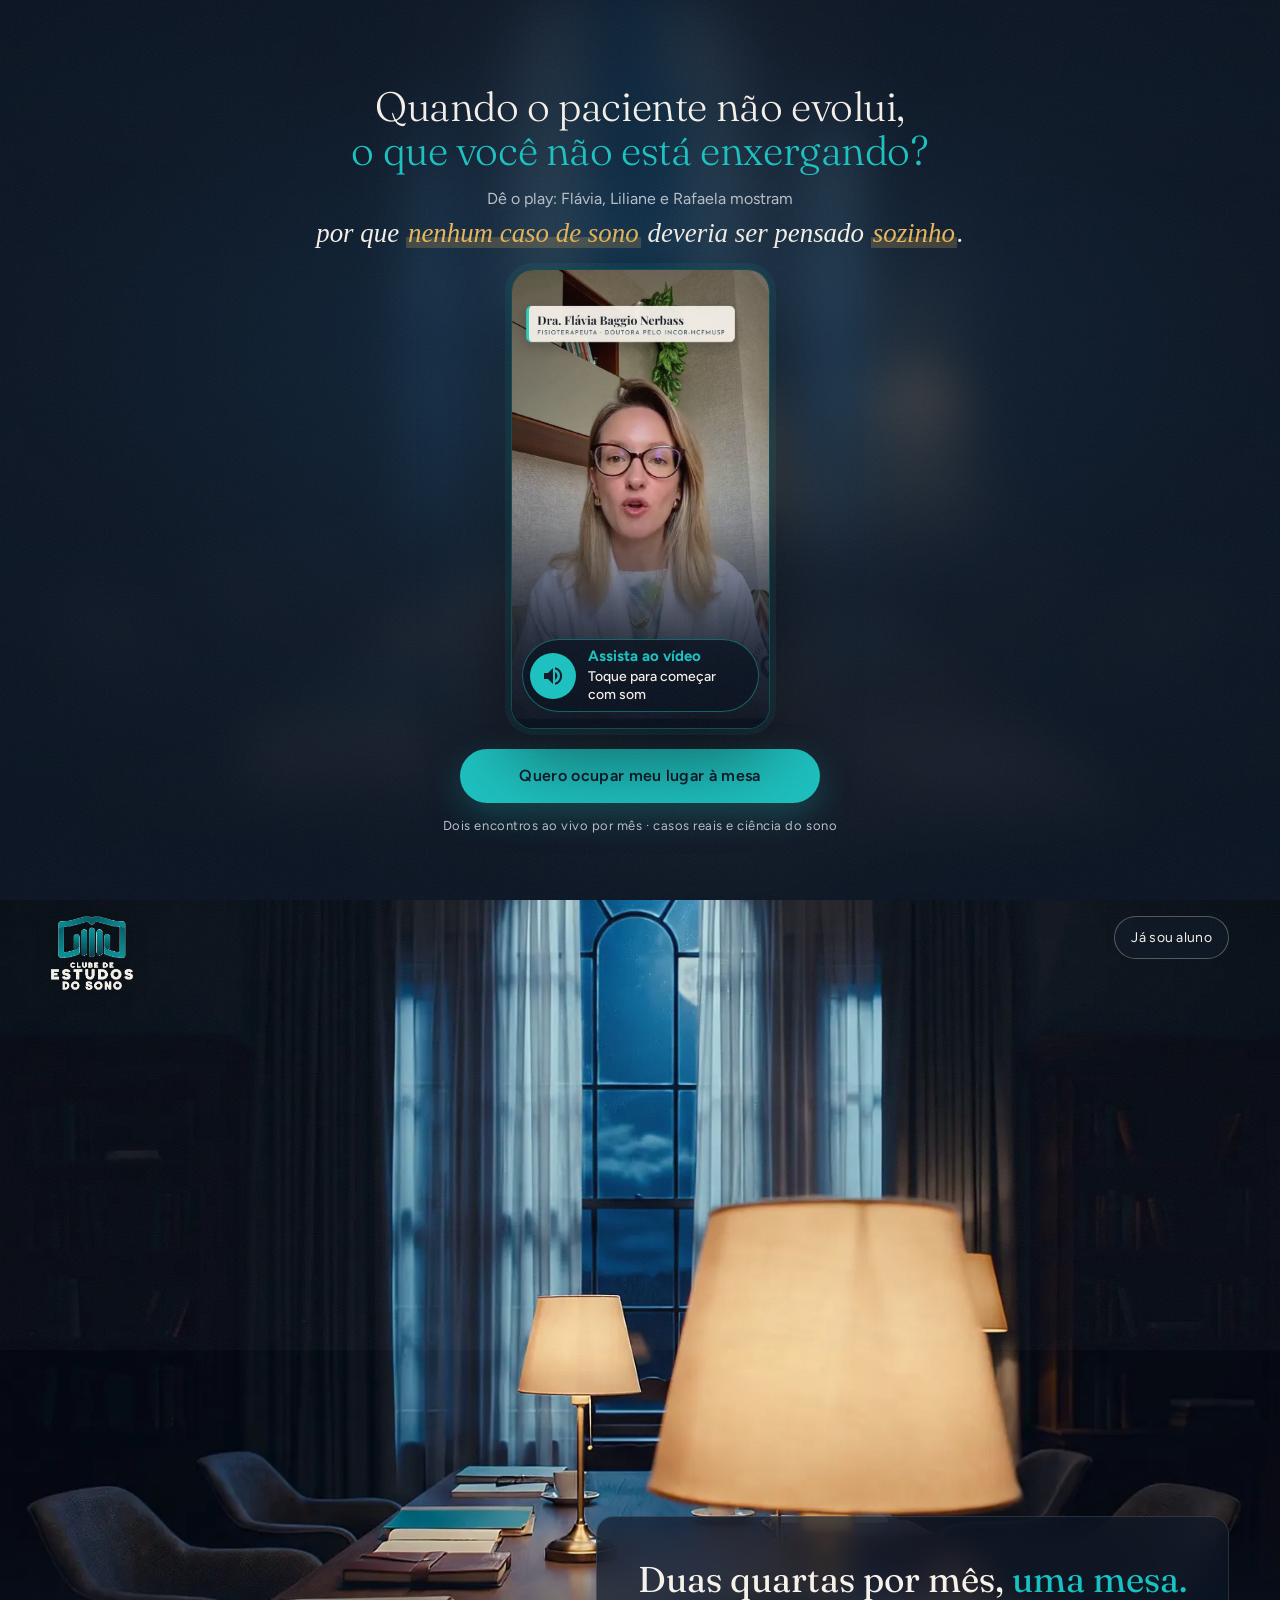
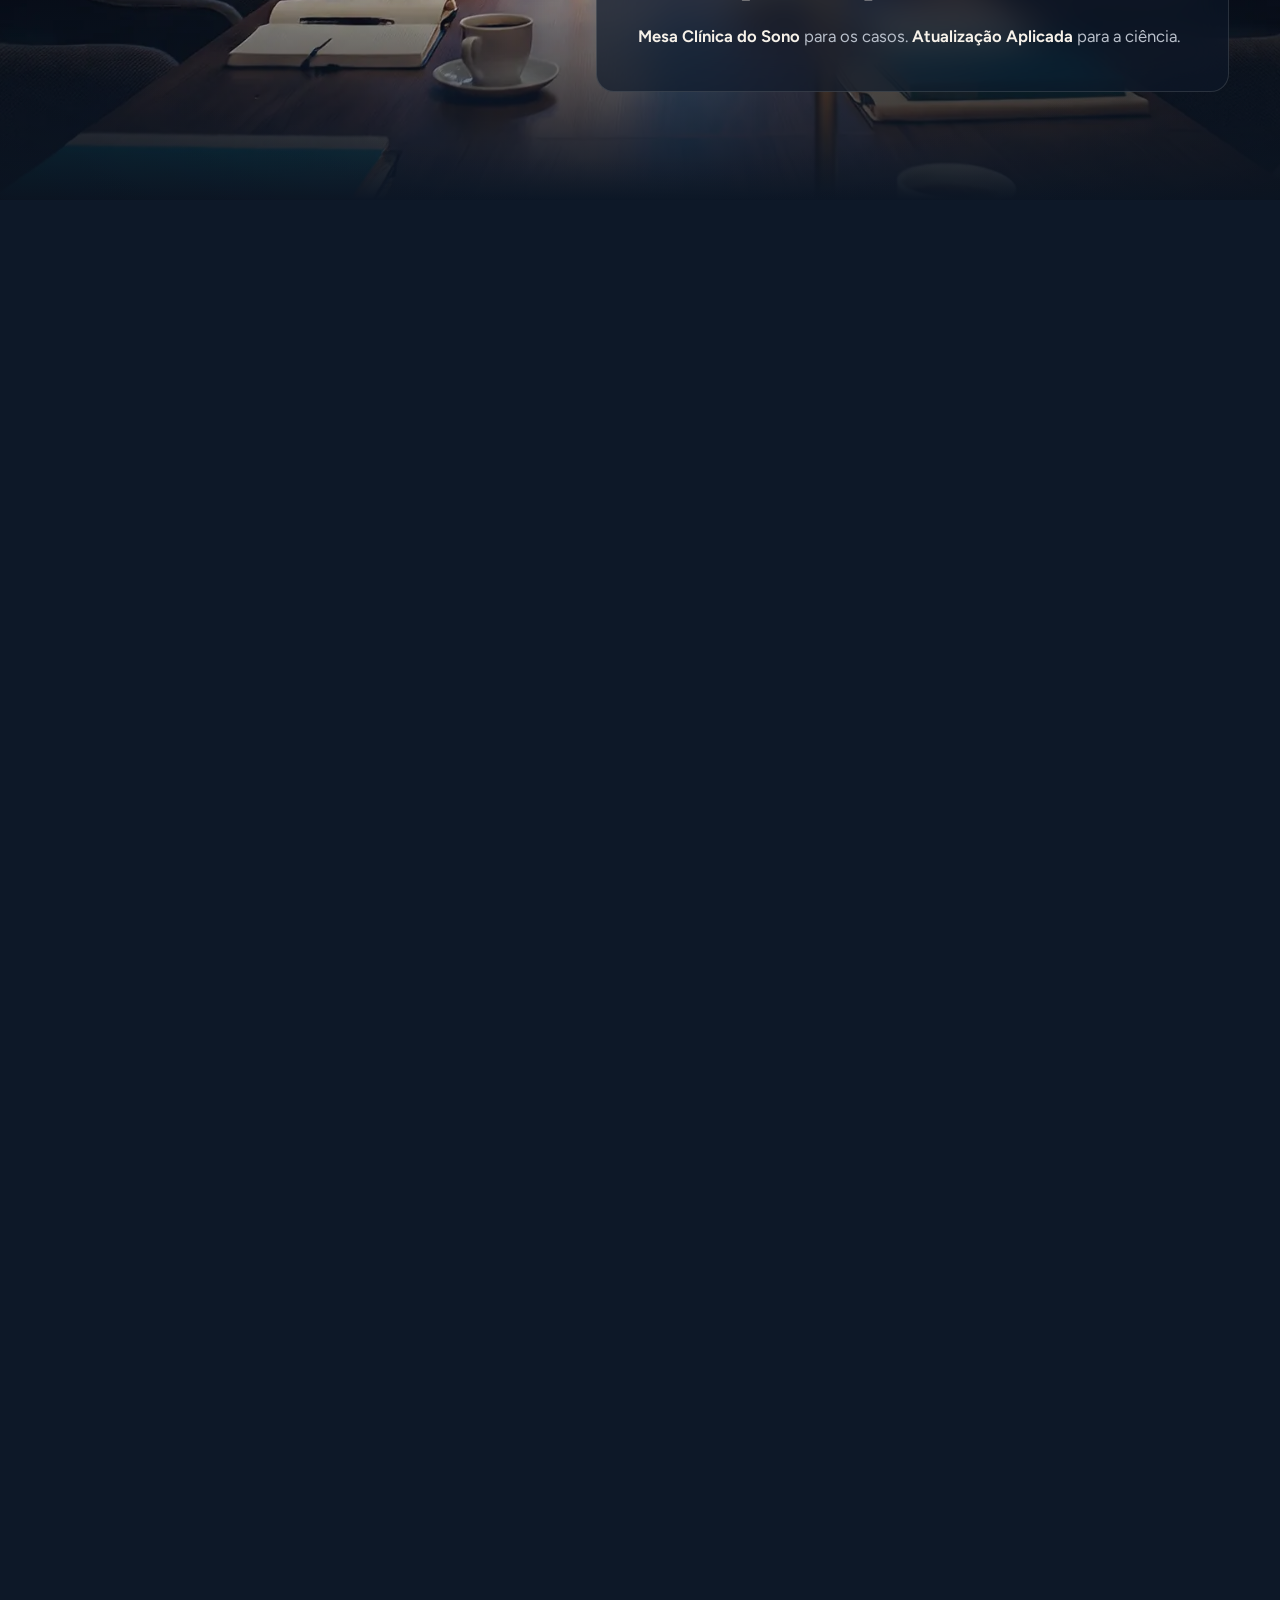
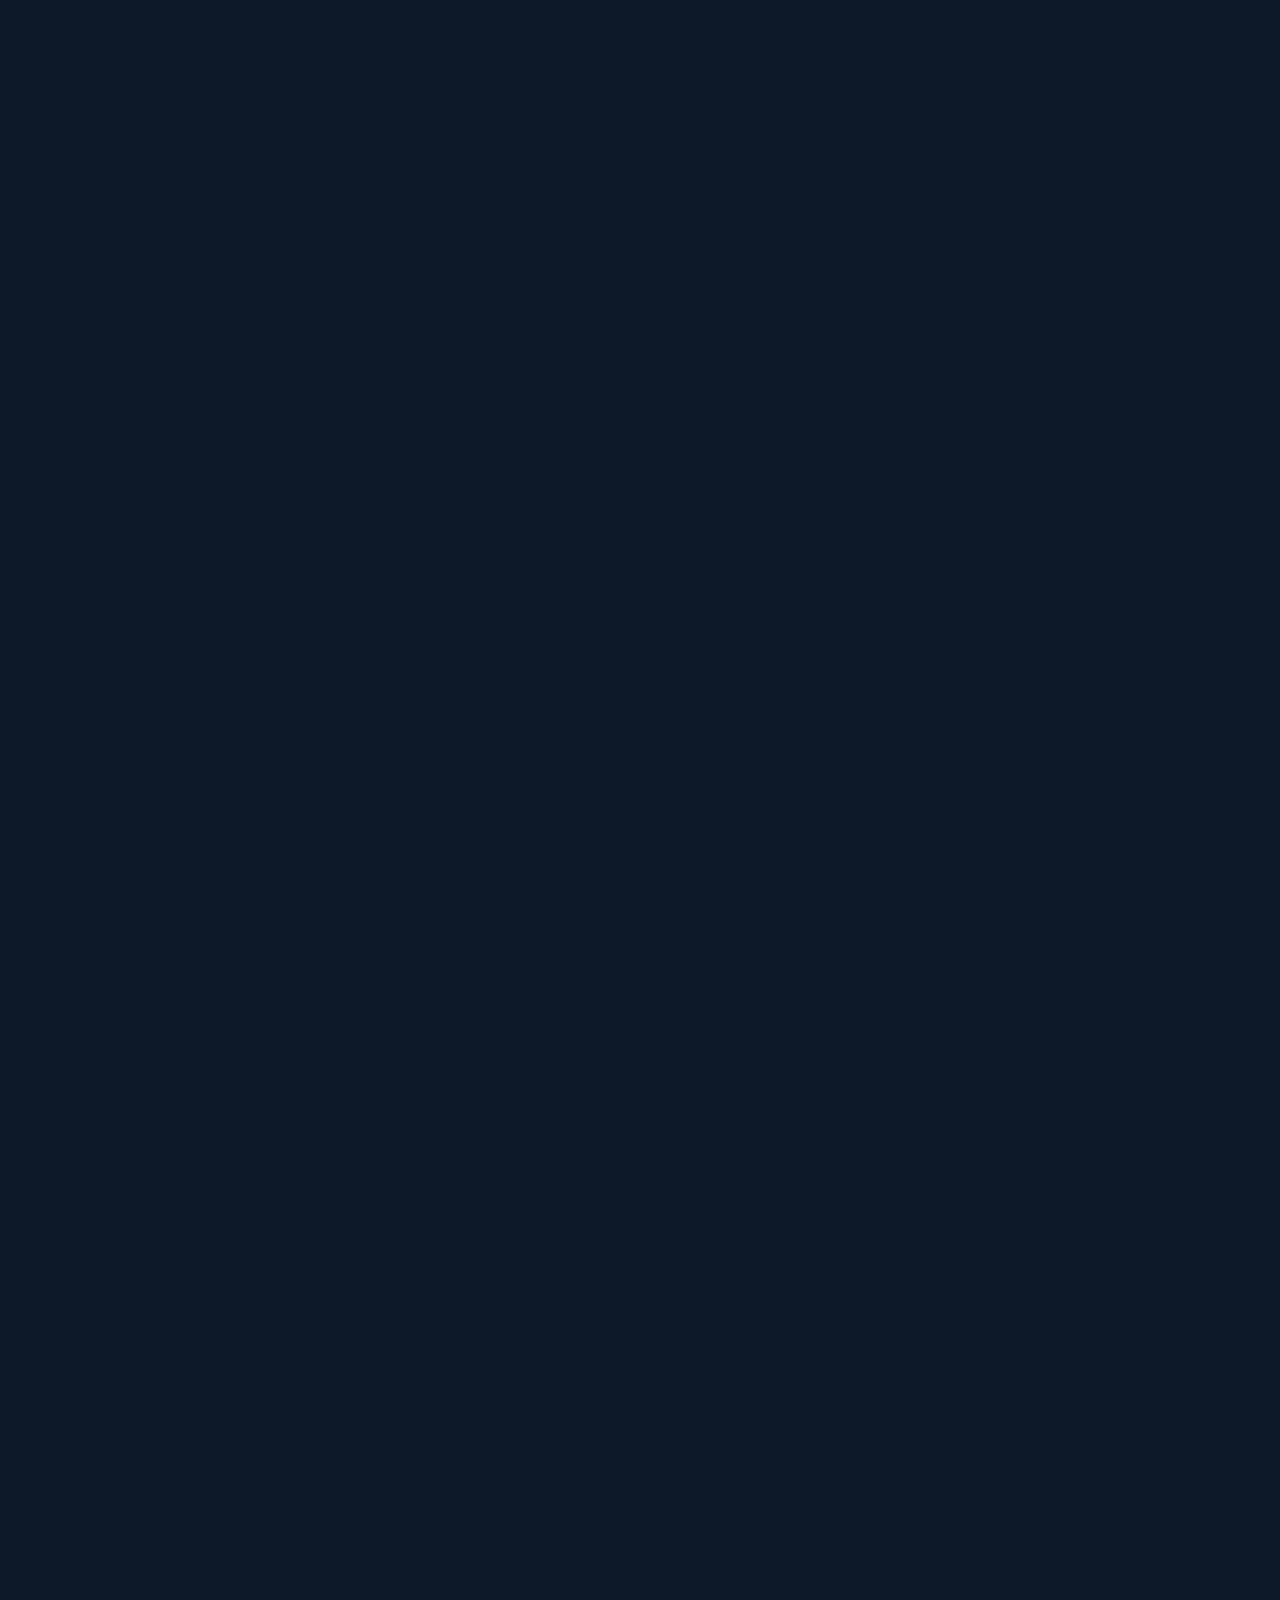
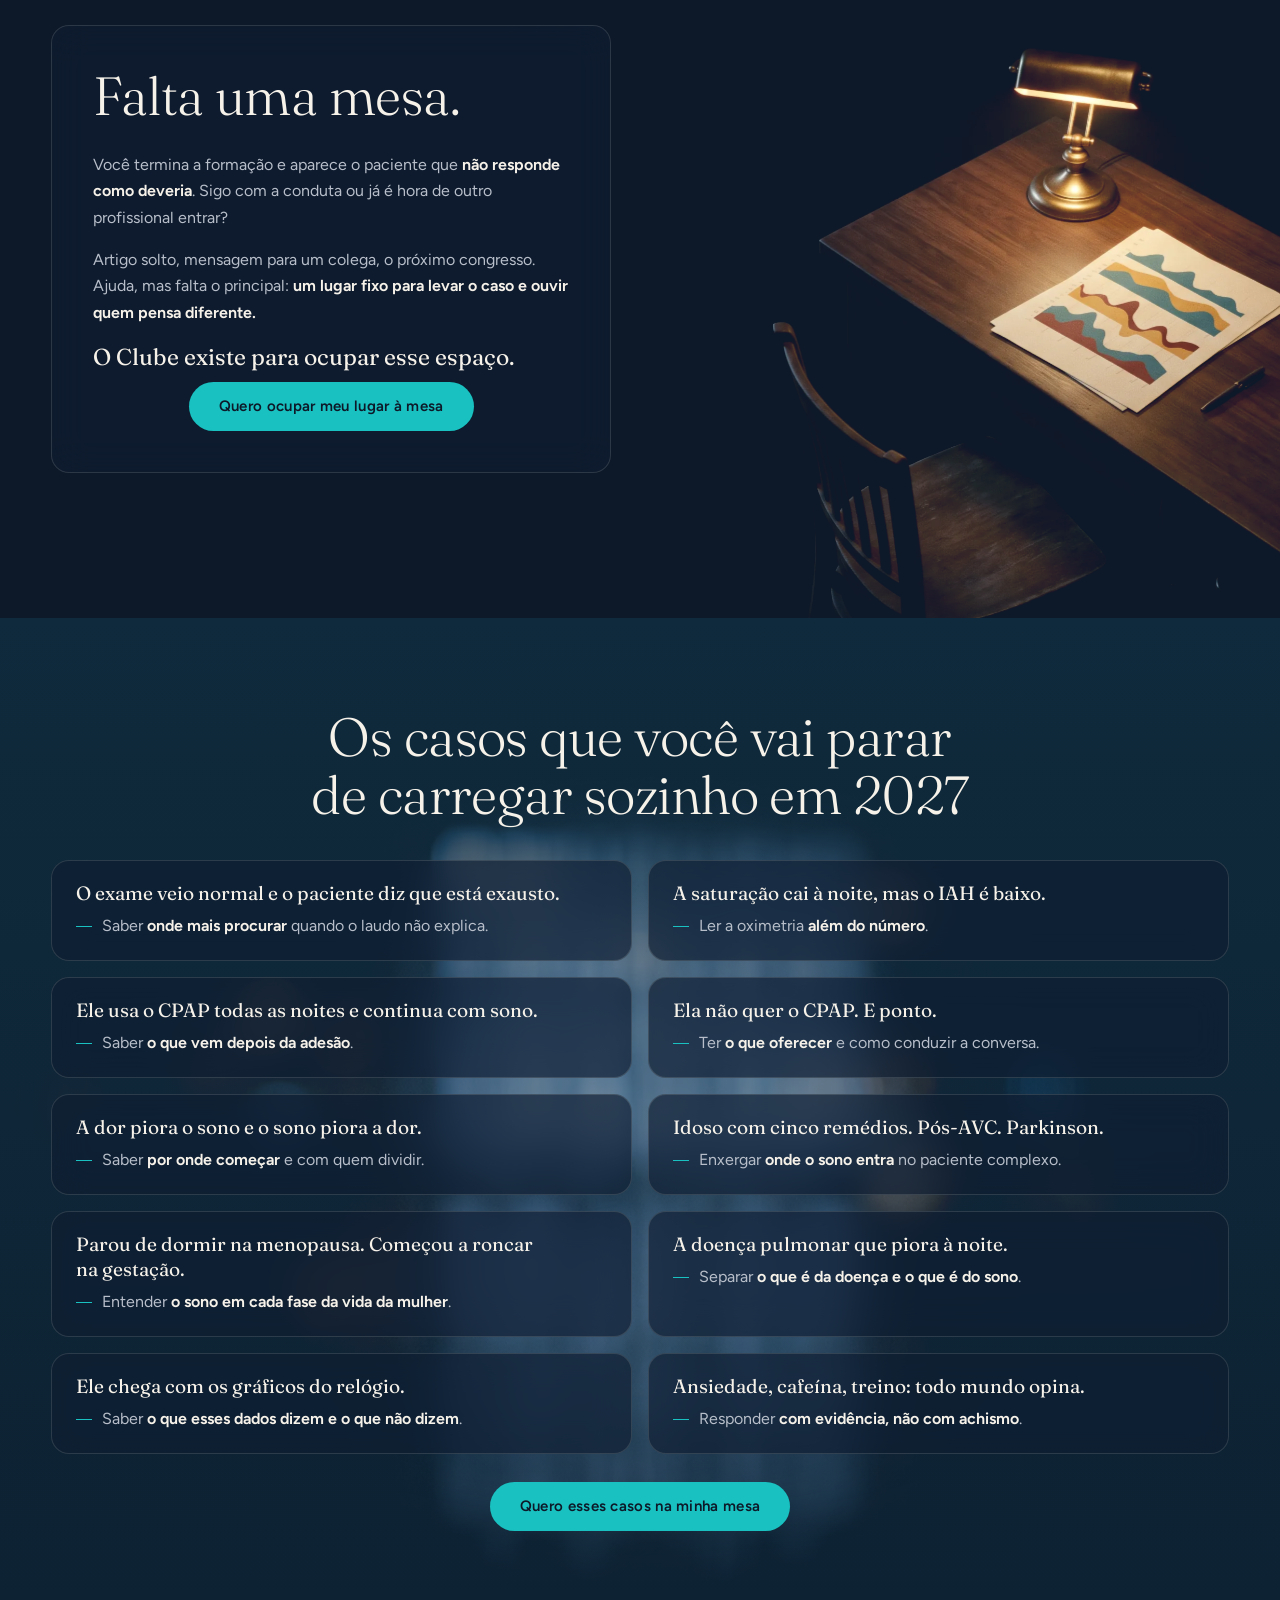
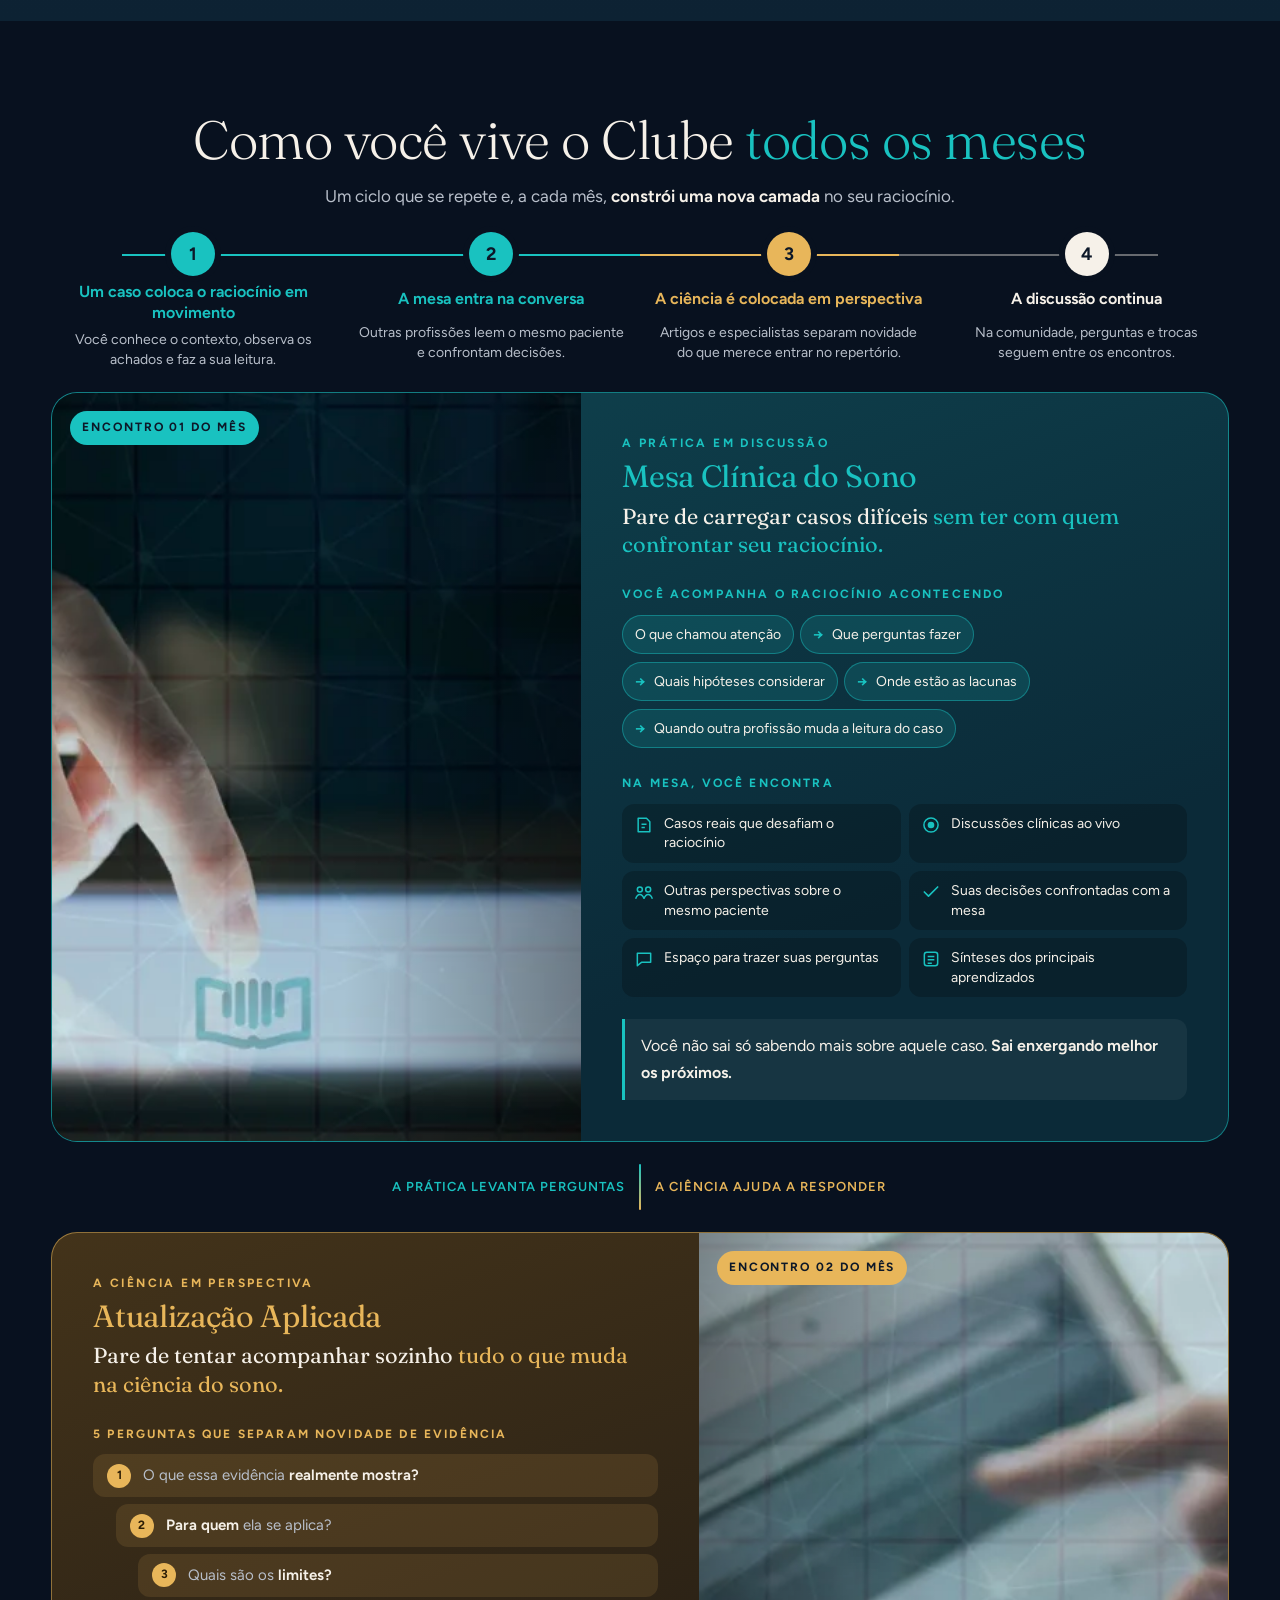
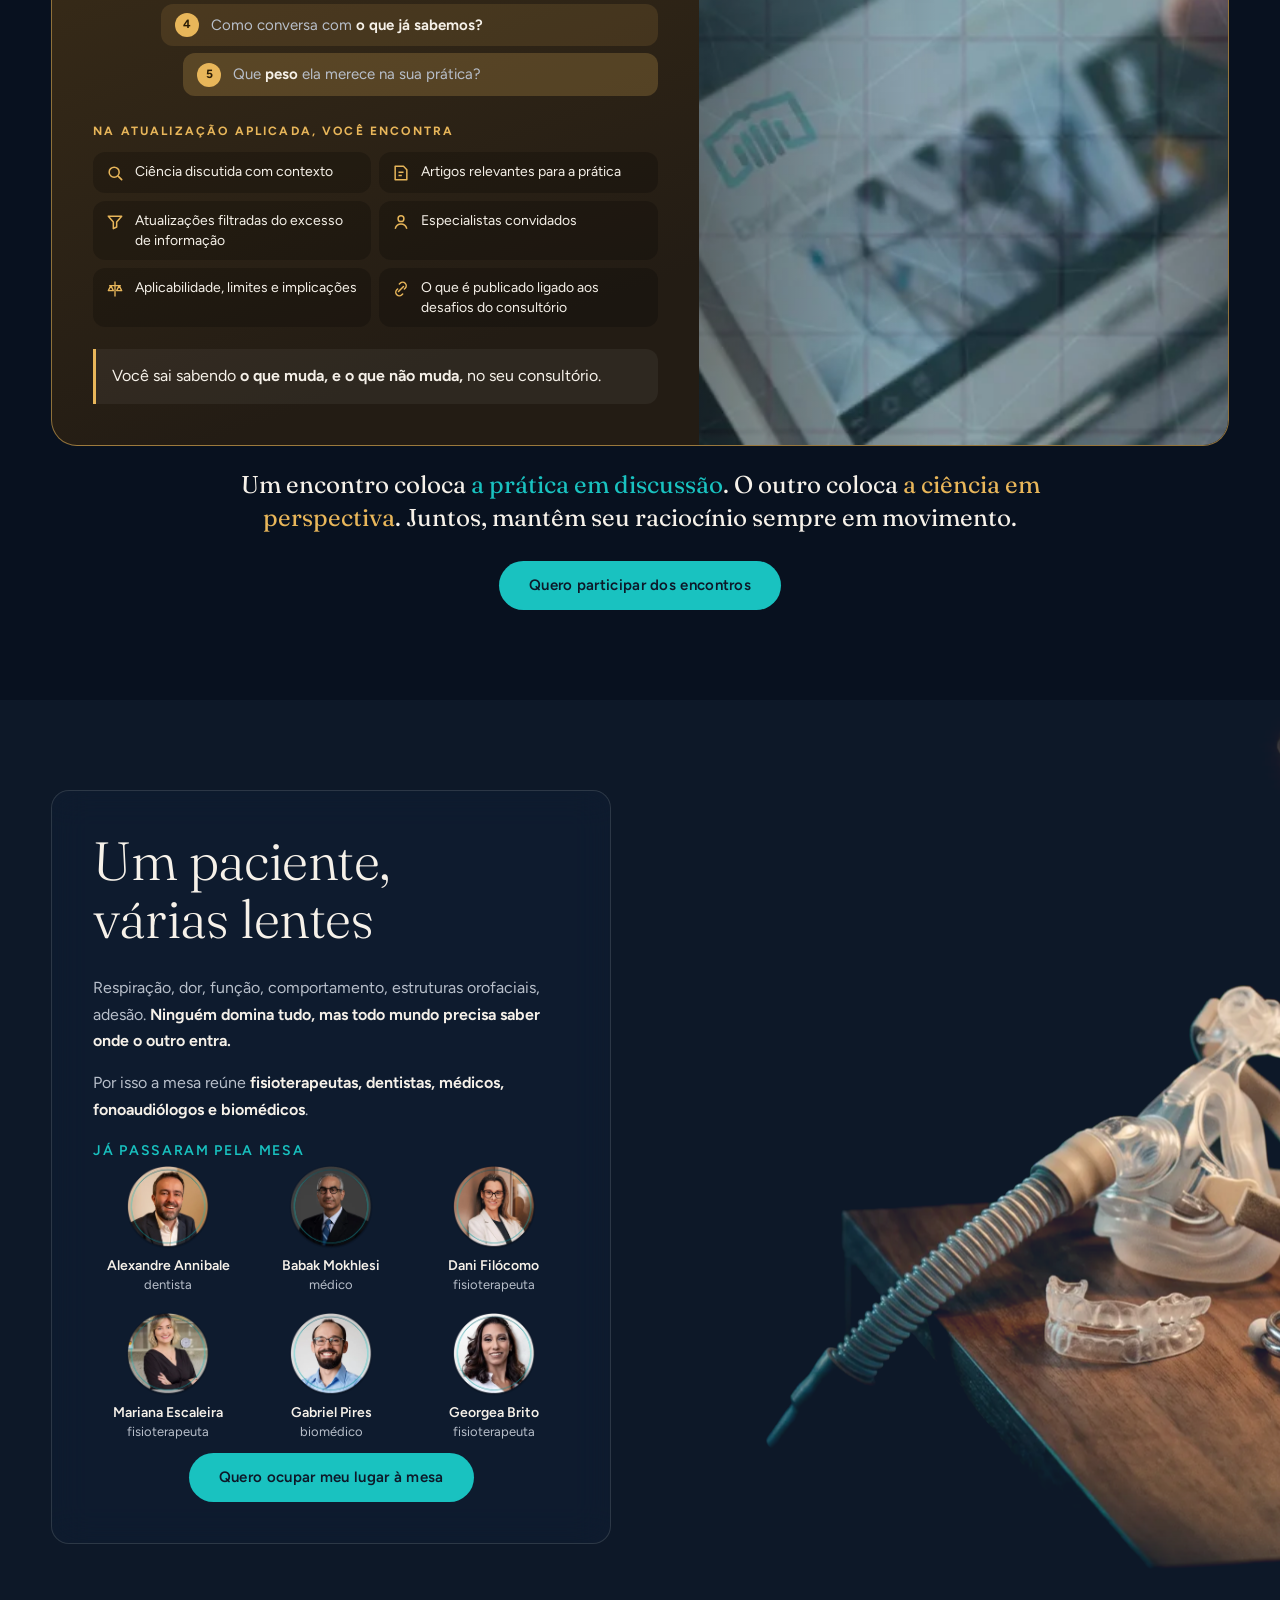
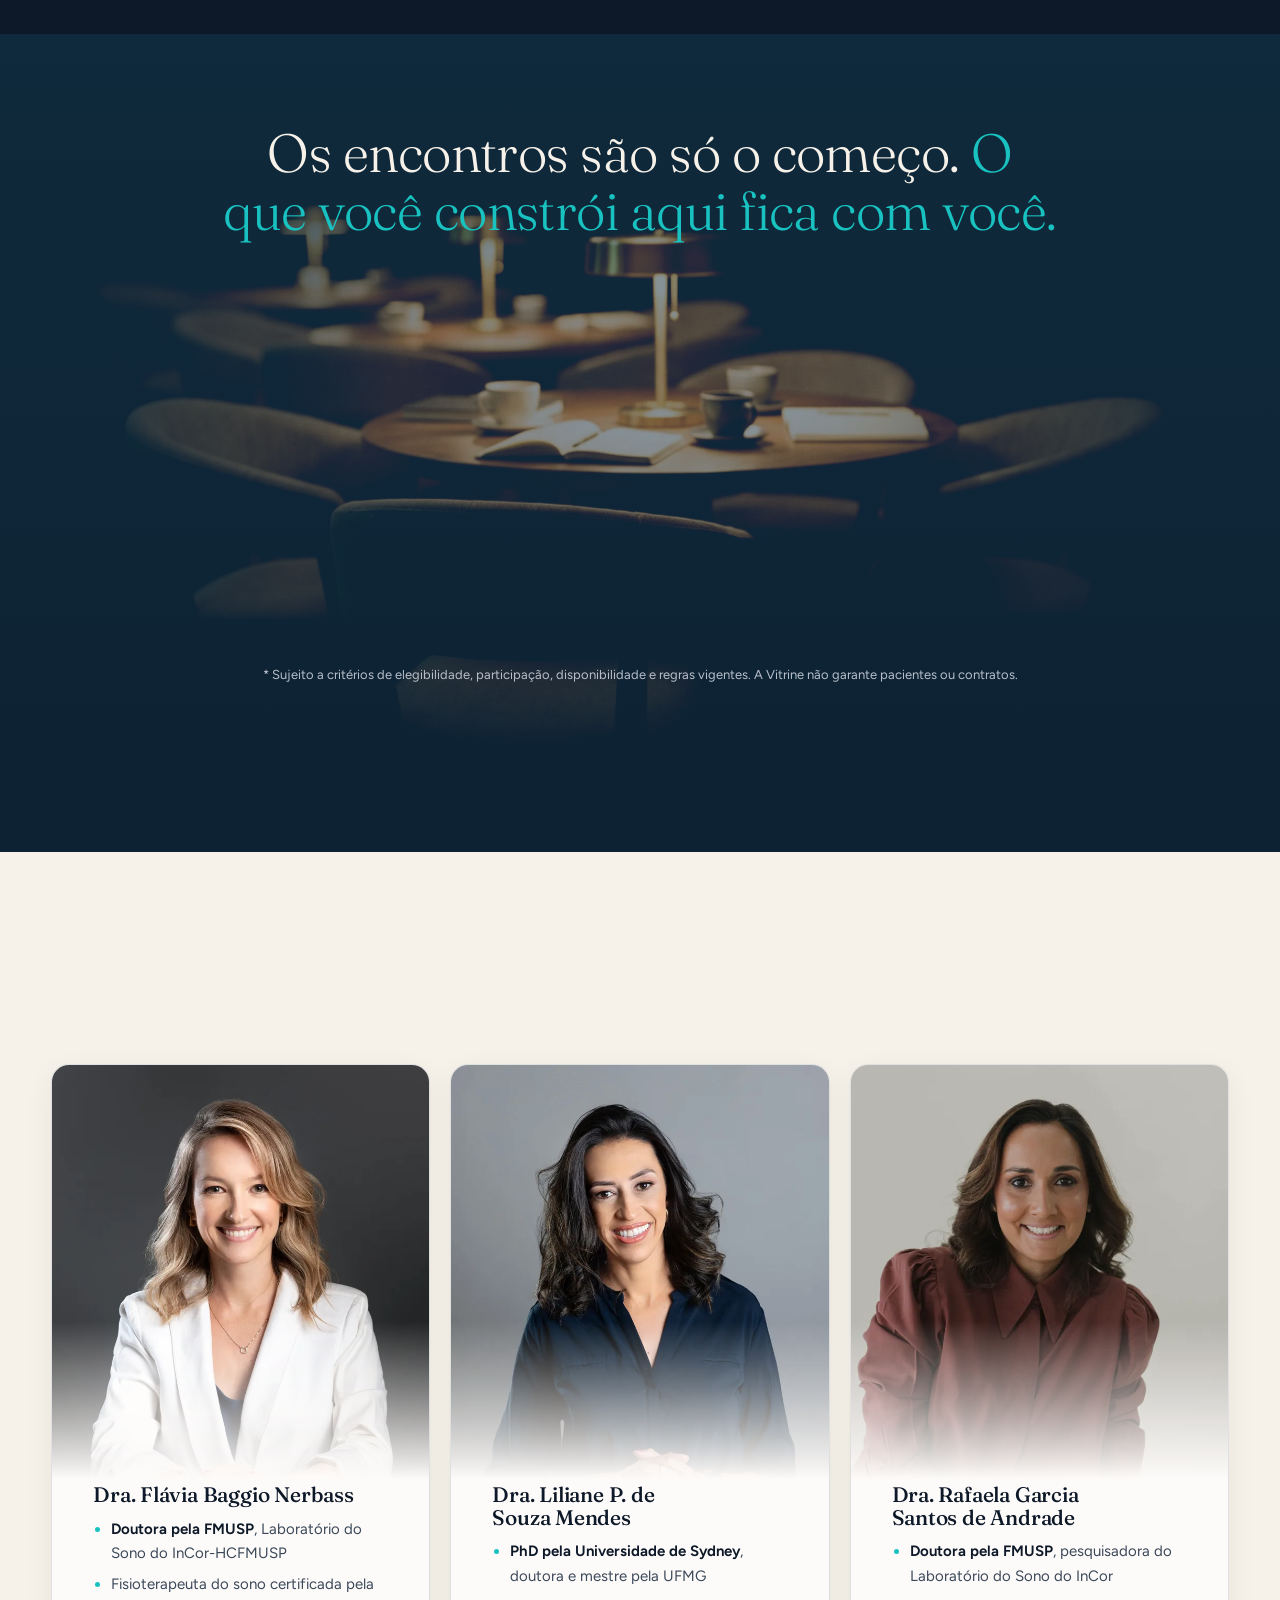
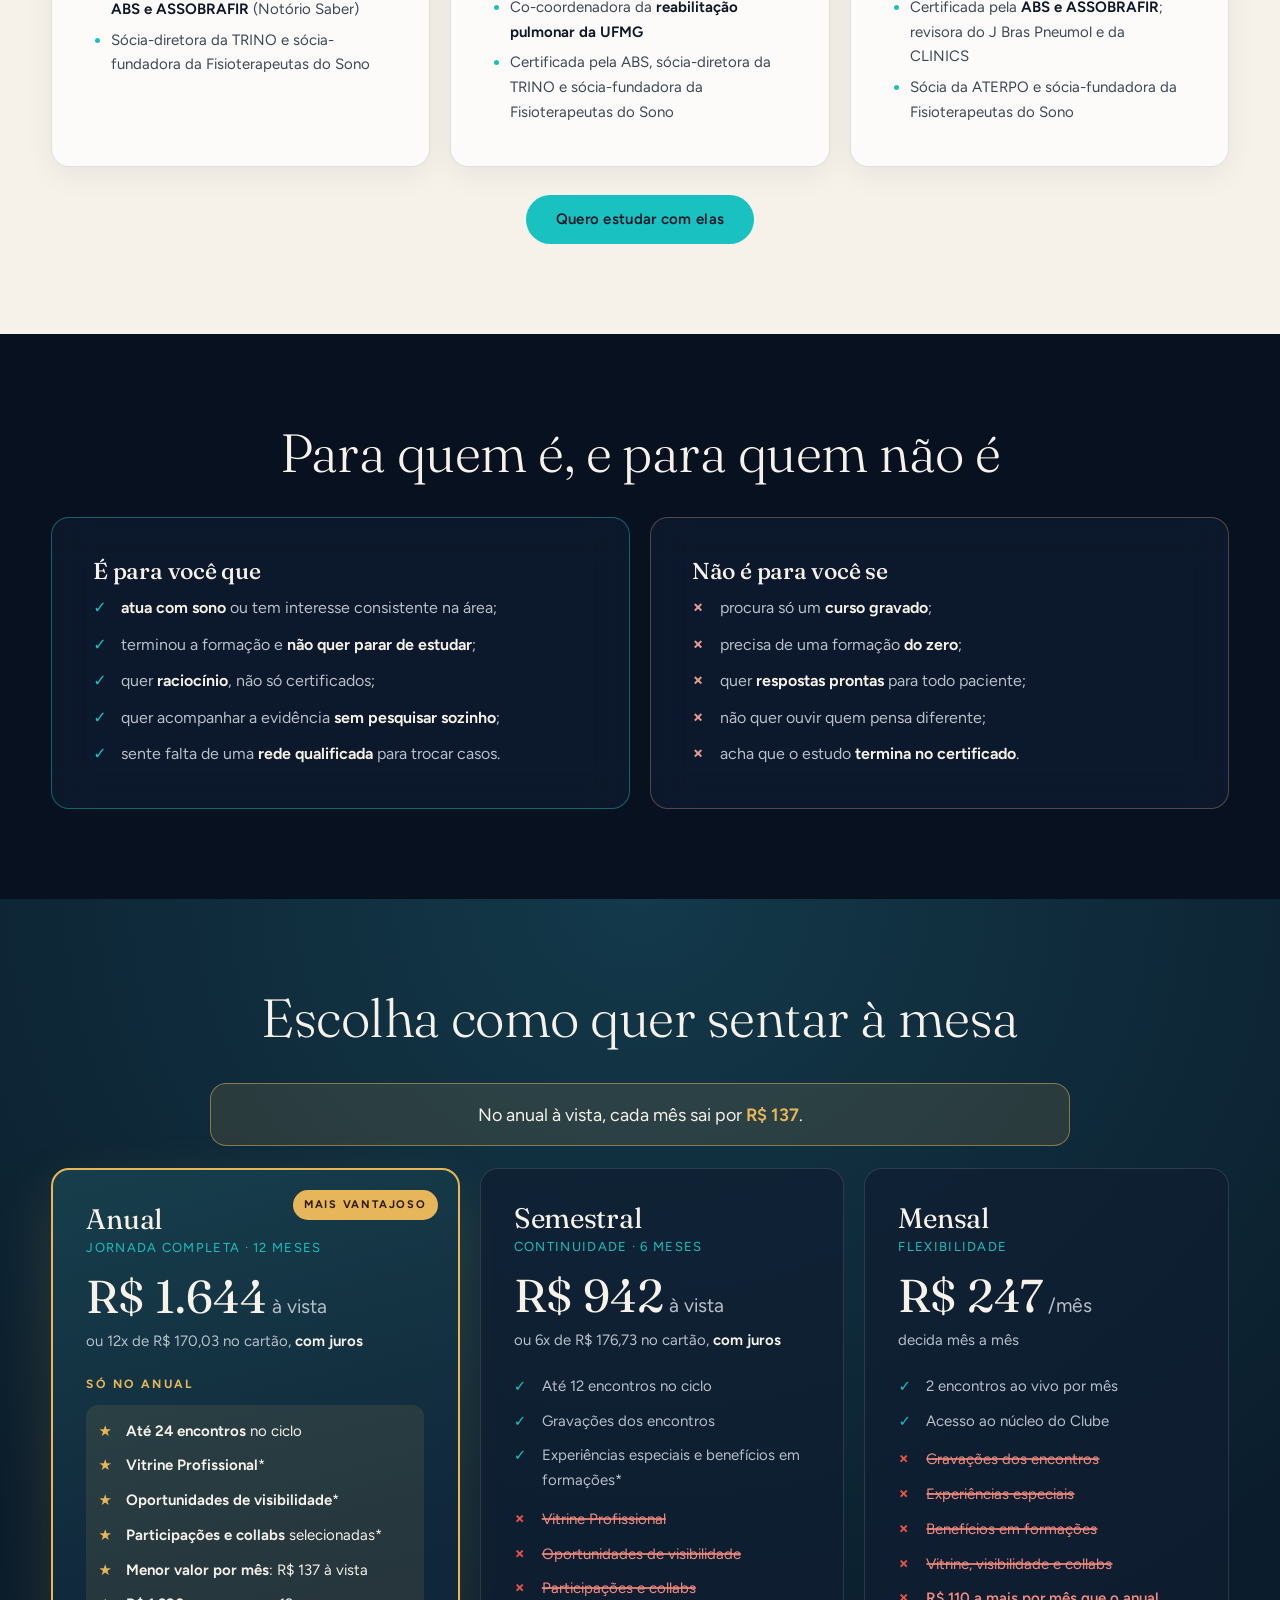
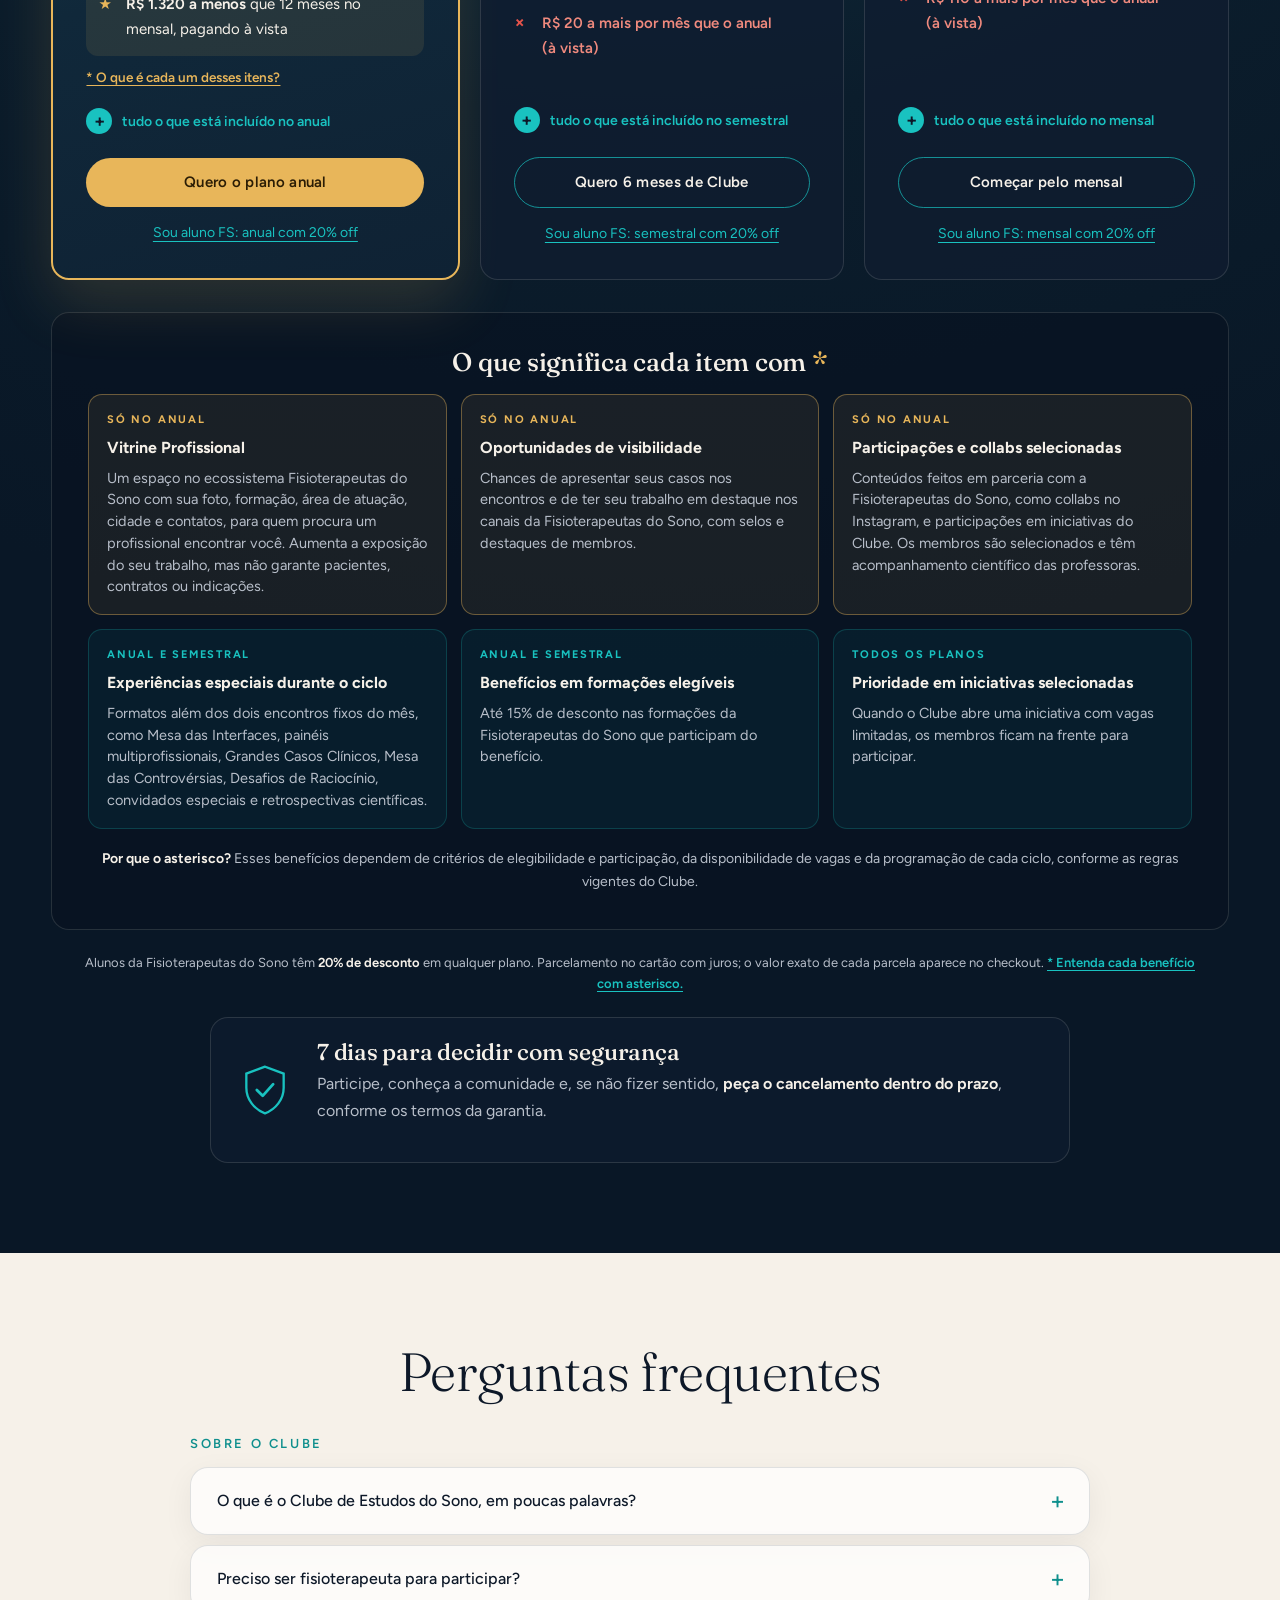
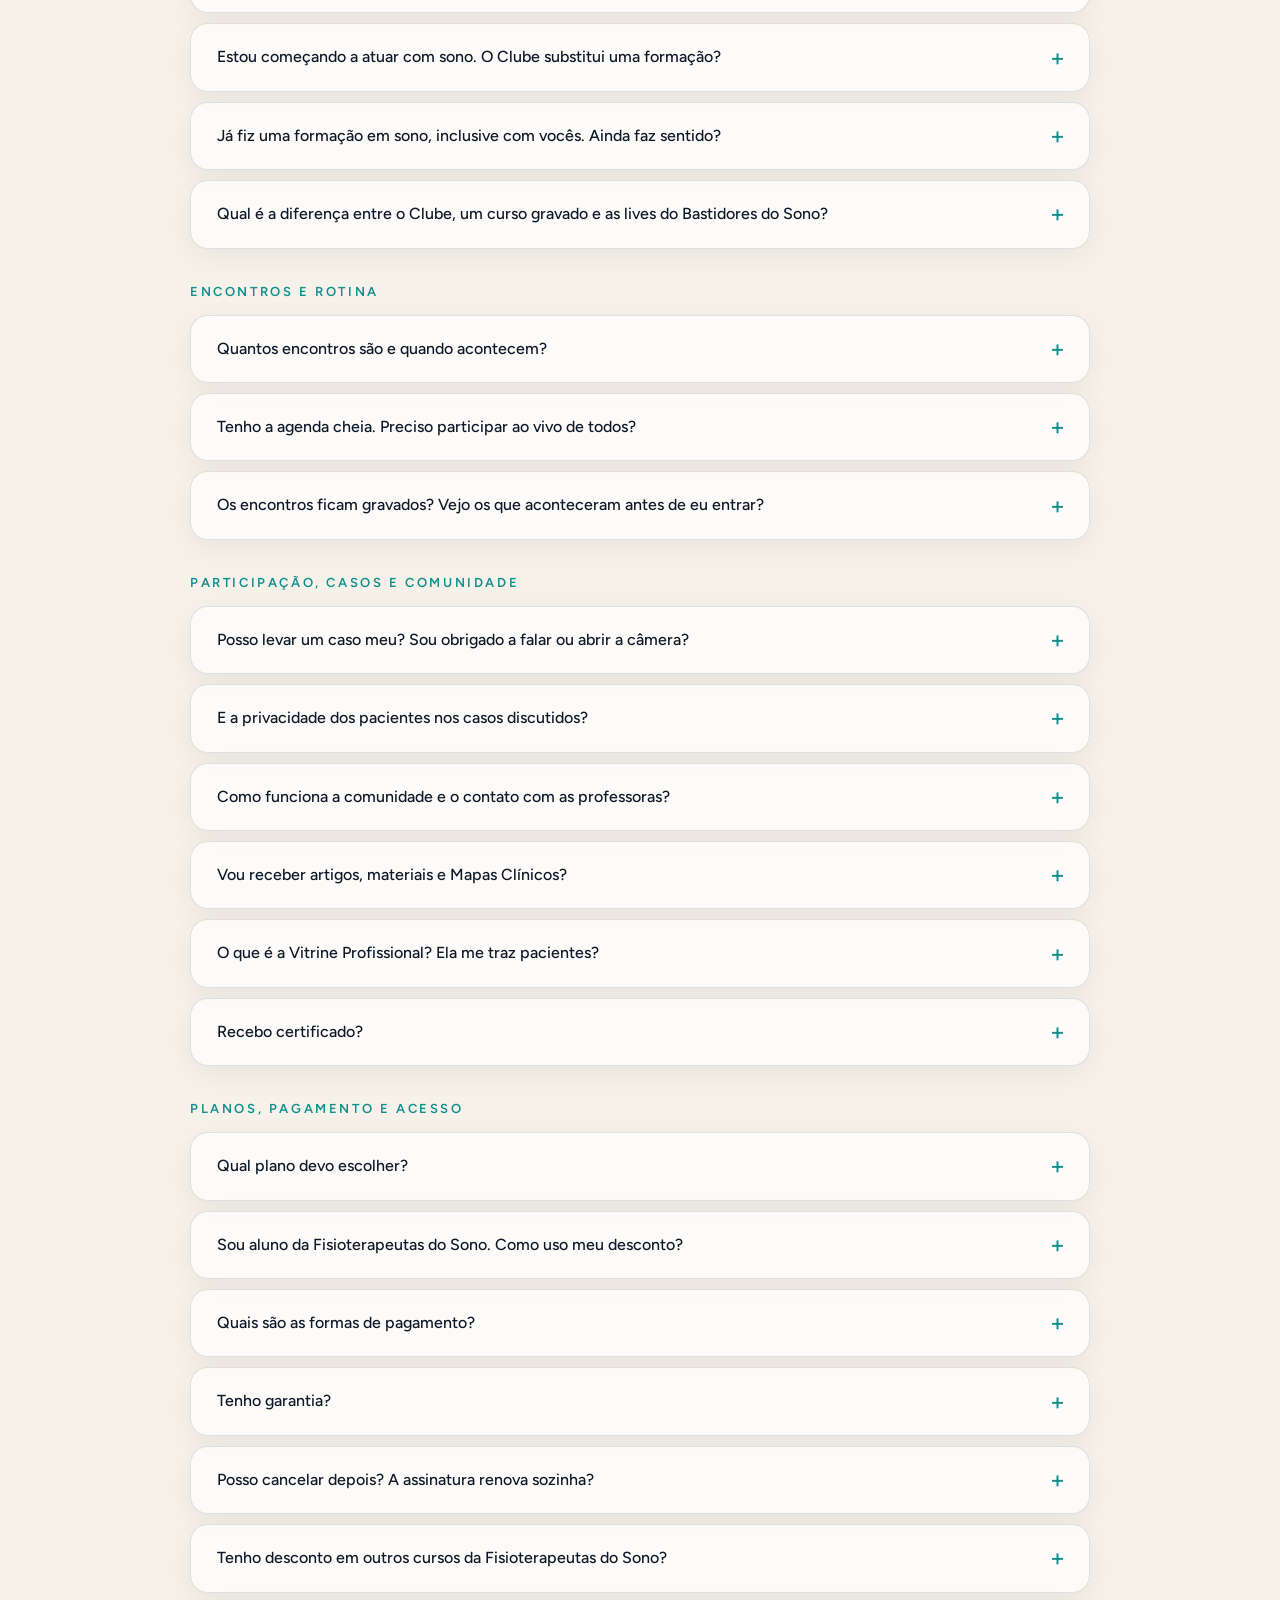
==== commit 989d6f70: "Clube: 1º bloco só com a VSL, frase em destaque, faixa no R$ 137 e itens com asterisco explicados - " ====
--- a/clube/index.html
+++ b/clube/index.html
@@ -38,13 +38,7 @@
 <noscript><iframe src="https://www.googletagmanager.com/ns.html?id=GTM-TF9PPGQC" height="0" width="0" style="display:none;visibility:hidden" title="Google Tag Manager"></iframe></noscript>
 <!-- End Google Tag Manager (noscript) -->
 
-<!-- Topo fixo no início da página (não acompanha a rolagem) -->
-<header class="topo">
-  <a href="#inicio" class="marca" aria-label="Clube de Estudos do Sono">
-    <img src="assets/logo-oficial-clara.png" alt="Clube de Estudos do Sono" class="marca-logo marca-logo--oficial">
-  </a>
-  <a href="https://hotmart.com/pt-br/club/fisioterapeutas-do-sono-educacao-consultoria-e-assistencia-em-saude-ltda" class="menu-cta" target="_blank" rel="noopener">Já sou aluno</a>
-</header>
+
 
 <main>
 
@@ -53,9 +47,9 @@
   <section id="vsl" class="vsl-abertura">
     <div class="vsl-fundo" aria-hidden="true"></div>
     <div class="vsl-conteudo">
-      <p class="sobretitulo"><span class="vsl-ponto" aria-hidden="true"></span>Vídeo de 5 minutos</p>
       <h1 class="vsl-titulo">Quando o paciente não evolui, <em>o que você não está enxergando?</em></h1>
-      <p class="vsl-apoio">Dê o play: Flávia, Liliane e Rafaela mostram por que nenhum caso de sono deveria ser pensado sozinho.</p>
+      <p class="vsl-apoio">Dê o play: Flávia, Liliane e Rafaela mostram</p>
+      <p class="vsl-frase">por que <strong>nenhum caso de sono</strong> deveria ser pensado <strong>sozinho</strong>.</p>
       <div class="vsl-moldura">
         <video class="vsl-player" playsinline muted autoplay preload="auto" poster="assets/vsl/vsl-capa.webp" aria-label="Vídeo do Clube de Estudos do Sono"></video>
         <button class="vsl-som" type="button">
@@ -73,6 +67,13 @@
   <!-- ABERTURA: o vídeo toca com a rolagem (janela à noite → a mesa → a cadeira vaga).
        O 1º momento já mostra nome, transformação e botão (aparece completo no celular). -->
   <section id="inicio" class="cine">
+    <!-- Topo (logo + Já sou aluno): a partir do 2º bloco, para o 1º ficar só com a VSL (28/11/2026) -->
+    <header class="topo">
+      <a href="#inicio" class="marca" aria-label="Clube de Estudos do Sono">
+        <img src="assets/logo-oficial-clara.png" alt="Clube de Estudos do Sono" class="marca-logo marca-logo--oficial">
+      </a>
+      <a href="https://hotmart.com/pt-br/club/fisioterapeutas-do-sono-educacao-consultoria-e-assistencia-em-saude-ltda" class="menu-cta" target="_blank" rel="noopener">Já sou aluno</a>
+    </header>
     <div class="cine-palco">
       <canvas class="cine-canvas" aria-hidden="true"></canvas>
       <div class="cine-vinheta"></div>
@@ -342,7 +343,7 @@
       <h2>Escolha como quer sentar à mesa</h2>
     </div>
 
-    <p class="economia revelar">No anual à vista, cada mês sai por <strong>R$ 137</strong>. No mensal, os mesmos 12 meses custam R$ 2.964. <strong>São R$ 1.320 de economia, mais de 5 mensalidades.</strong></p>
+    <p class="economia revelar">No anual à vista, cada mês sai por <strong>R$ 137</strong>.</p>
 
     <div class="planos">
       <article class="plano plano--anual revelar">
@@ -360,6 +361,7 @@
           <li><strong>Menor valor por mês</strong>: R$ 137 à vista</li>
           <li><strong>R$ 1.320 a menos</strong> que 12 meses no mensal, pagando à vista</li>
         </ul>
+        <a class="link-asterisco" href="#entenda">* O que é cada um desses itens?</a>
         <details class="tudo-mais"><summary><span class="mais" aria-hidden="true">+</span> tudo o que está incluído no anual</summary><ul><li>Gravações dos encontros</li><li>Mesa Clínica do Sono</li><li>Atualização Aplicada</li><li>Comunidade exclusiva</li><li>Casos + ciência aplicada</li><li>Especialistas e diferentes perspectivas</li><li>Experiências especiais durante o ciclo*</li><li>Benefícios em formações elegíveis*</li><li>Prioridade em iniciativas selecionadas*</li><li>Vitrine Profissional*</li><li>Oportunidades de visibilidade*</li><li>Participações e collabs selecionadas*</li></ul></details>
         <a class="botao botao--ouro" href="https://pay.hotmart.com/M108479186F?off=8ioxlac5" data-checkout data-plano="anual" target="_blank" rel="noopener">Quero o plano anual</a>
         <a class="link-aluno" href="https://pay.hotmart.com/M108479186F?off=q7xlx62l" data-checkout data-plano="anual" data-aluno-fs="sim" target="_blank" rel="noopener">Sou aluno FS: anual com 20% off</a>
@@ -408,7 +410,29 @@
       </article>
     </div>
 
-    <p class="asterisco revelar">Alunos da Fisioterapeutas do Sono têm <strong>20% de desconto</strong> em qualquer plano. Parcelamento no cartão com juros; o valor exato de cada parcela aparece no checkout. * Benefícios sujeitos a elegibilidade, participação, disponibilidade, programação e regras vigentes do Clube.</p>
+    <!-- Itens com asterisco explicados (pedido do Luciano em 28/11/2026). Fontes: FAQ da Vitrine, calendário 2027 (protagonismo dos membros),
+         página antiga do Clube (experiências especiais) e bloco "até 15% em formações elegíveis".
+         CONFERIR com a equipe: "Prioridade em iniciativas selecionadas" não tinha descrição oficial. -->
+    <div class="entenda revelar" id="entenda">
+      <h3>O que significa cada item com <span class="ast">*</span></h3>
+      <dl class="entenda-lista">
+        <div class="entenda-item entenda-item--anual"><dt><span class="entenda-plano">Só no anual</span>Vitrine Profissional</dt>
+          <dd>Um espaço no ecossistema Fisioterapeutas do Sono com sua foto, formação, área de atuação, cidade e contatos, para quem procura um profissional encontrar você. Aumenta a exposição do seu trabalho, mas não garante pacientes, contratos ou indicações.</dd></div>
+        <div class="entenda-item entenda-item--anual"><dt><span class="entenda-plano">Só no anual</span>Oportunidades de visibilidade</dt>
+          <dd>Chances de apresentar seus casos nos encontros e de ter seu trabalho em destaque nos canais da Fisioterapeutas do Sono, com selos e destaques de membros.</dd></div>
+        <div class="entenda-item entenda-item--anual"><dt><span class="entenda-plano">Só no anual</span>Participações e collabs selecionadas</dt>
+          <dd>Conteúdos feitos em parceria com a Fisioterapeutas do Sono, como collabs no Instagram, e participações em iniciativas do Clube. Os membros são selecionados e têm acompanhamento científico das professoras.</dd></div>
+        <div class="entenda-item"><dt><span class="entenda-plano">Anual e semestral</span>Experiências especiais durante o ciclo</dt>
+          <dd>Formatos além dos dois encontros fixos do mês, como Mesa das Interfaces, painéis multiprofissionais, Grandes Casos Clínicos, Mesa das Controvérsias, Desafios de Raciocínio, convidados especiais e retrospectivas científicas.</dd></div>
+        <div class="entenda-item"><dt><span class="entenda-plano">Anual e semestral</span>Benefícios em formações elegíveis</dt>
+          <dd>Até 15% de desconto nas formações da Fisioterapeutas do Sono que participam do benefício.</dd></div>
+        <div class="entenda-item"><dt><span class="entenda-plano">Todos os planos</span>Prioridade em iniciativas selecionadas</dt>
+          <dd>Quando o Clube abre uma iniciativa com vagas limitadas, os membros ficam na frente para participar.</dd></div>
+      </dl>
+      <p class="entenda-nota"><strong>Por que o asterisco?</strong> Esses benefícios dependem de critérios de elegibilidade e participação, da disponibilidade de vagas e da programação de cada ciclo, conforme as regras vigentes do Clube.</p>
+    </div>
+
+    <p class="asterisco revelar">Alunos da Fisioterapeutas do Sono têm <strong>20% de desconto</strong> em qualquer plano. Parcelamento no cartão com juros; o valor exato de cada parcela aparece no checkout. <a href="#entenda">* Entenda cada benefício com asterisco.</a></p>
 
     <div class="garantia revelar" id="garantia">
       <svg viewBox="0 0 48 48" aria-hidden="true"><path d="M24 4 8 10v12c0 10 6.8 18.6 16 22 9.2-3.4 16-12 16-22V10L24 4Z" fill="none" stroke="currentColor" stroke-width="2"/><path d="m17 24 5 5 9-10" fill="none" stroke="currentColor" stroke-width="2.4" stroke-linecap="round" stroke-linejoin="round"/></svg>
--- a/clube/estilo.css
+++ b/clube/estilo.css
@@ -592,7 +592,7 @@
   position: relative; isolation: isolate; overflow: clip;
   min-height: 100vh; min-height: 100svh;
   display: grid; place-items: center;
-  padding: 92px var(--gutter) 28px;
+  padding: 48px var(--gutter) 28px;
   background: radial-gradient(90% 60% at 50% 38%, #12304a 0%, #0d1828 55%, #08111f 100%);
 }
 .vsl-fundo {
@@ -607,10 +607,16 @@
 @keyframes vsl-pulso { 70% { box-shadow: 0 0 0 9px rgb(255 107 91 / 0); } 100% { box-shadow: 0 0 0 0 rgb(255 107 91 / 0); } }
 .vsl-titulo { font-size: clamp(30px, 3.2vw, 46px); line-height: 1.08; margin: 0 0 .35em; text-wrap: balance; }
 .vsl-titulo em { display: block; }
-.vsl-apoio { font-size: clamp(16px, 1.2vw, 18px); max-width: 700px; margin: 0 0 20px; }
+.vsl-apoio { font-size: clamp(16px, 1.2vw, 18px); max-width: 700px; margin: 0 0 4px; }
+.vsl-frase {
+  margin: 0 0 20px; max-width: 760px; text-wrap: balance;
+  font-family: var(--fonte-titulo); font-style: italic; font-weight: 400; line-height: 1.2;
+  font-size: clamp(21px, 2.1vw, 30px); color: var(--texto);
+}
+.vsl-frase strong { font-weight: 500; color: var(--ouro); background: linear-gradient(transparent 62%, rgb(232 182 90 / .22) 62%); padding: 0 .08em; }
 .vsl-moldura {
   position: relative; aspect-ratio: 9 / 16;
-  height: clamp(340px, calc(100svh - 470px), 640px); width: auto; max-width: 100%;
+  height: clamp(340px, calc(100svh - 440px), 640px); width: auto; max-width: 100%;
   border-radius: 22px; overflow: hidden; background: #050b15;
   border: 1px solid rgb(25 194 192 / .35);
   box-shadow: 0 0 0 6px rgb(25 194 192 / .07), 0 30px 80px rgb(0 0 0 / .5);
@@ -642,11 +648,11 @@
 .vsl--fim .botao--vsl { animation: vsl-chamada 1.6s 3; }
 .vsl-nota { margin: 12px 0 0; font-size: 13px; letter-spacing: .04em; color: var(--texto-suave); }
 @media (max-width: 860px) {
-  .vsl-abertura { padding: 116px var(--gutter) 28px; place-items: start center; }
-  .vsl-abertura .sobretitulo { display: none; } /* no celular a logo grande já abre a página */
+  .vsl-abertura { padding: 34px var(--gutter) 24px; place-items: start center; }
   .vsl-titulo { font-size: clamp(25px, 7vw, 34px); }
-  .vsl-apoio { font-size: 14.5px; margin-bottom: 14px; }
-  .vsl-moldura { height: clamp(290px, calc(100svh - 395px), 600px); border-radius: 18px; }
+  .vsl-apoio { font-size: 14.5px; margin-bottom: 2px; }
+  .vsl-frase { font-size: clamp(19px, 5.4vw, 23px); margin-bottom: 14px; }
+  .vsl-moldura { height: clamp(300px, calc(100svh - 330px), 600px); border-radius: 18px; }
   .botao--vsl { width: 100%; margin-top: 16px; }
   .vsl-som-caixa { gap: 9px; padding-right: 14px; }
   .vsl-som-icone { width: 40px; height: 40px; }
@@ -661,3 +667,25 @@
   .vsl-som-texto { font-size: 12.5px; }
   .vsl-som-texto strong { font-size: 13.5px; }
 }
+
+/* Topo dentro do 2º bloco (abertura com rolagem) */
+.cine > .topo { position: absolute; top: 0; left: 0; right: 0; z-index: 50; }
+
+/* Itens com asterisco explicados (28/11/2026) */
+.link-asterisco { display: block; margin: -4px 0 14px; font-size: 13.5px; font-weight: 600; color: var(--ouro); text-decoration: underline; text-underline-offset: 3px; }
+.asterisco a { color: var(--acento); font-weight: 600; text-decoration: underline; text-underline-offset: 3px; }
+.entenda { width: 100%; max-width: var(--largura); margin: 10px auto 0; padding: clamp(22px, 3vw, 36px); border-radius: var(--raio); background: rgb(8 17 31 / .55); border: 1px solid var(--linha); scroll-margin-top: 24px; }
+.entenda h3 { margin: 0 0 18px; text-align: center; font-family: var(--fonte-titulo); font-size: clamp(22px, 2vw, 30px); }
+.entenda .ast { color: var(--ouro); }
+.entenda-lista { margin: 0; display: grid; grid-template-columns: repeat(3, minmax(0, 1fr)); gap: 14px; }
+.entenda-item { padding: 16px 18px; border-radius: 14px; background: rgb(25 194 192 / .06); border: 1px solid rgb(25 194 192 / .22); }
+.entenda-item--anual { background: rgb(232 182 90 / .08); border-color: rgb(232 182 90 / .4); }
+.entenda-item dt { font-weight: 700; color: var(--texto); font-size: 16px; margin-bottom: 6px; }
+.entenda-plano { display: block; margin-bottom: 6px; font-size: 11px; font-weight: 700; letter-spacing: .16em; text-transform: uppercase; color: var(--acento); }
+.entenda-item--anual .entenda-plano { color: var(--ouro); }
+.entenda-item dd { margin: 0; font-size: 14.5px; line-height: 1.5; color: var(--texto-suave); }
+.entenda-nota { margin: 18px 0 0; font-size: 14px; text-align: center; }
+@media (max-width: 960px) { .entenda-lista { grid-template-columns: 1fr; gap: 10px; } }
+
+/* Celular: painéis da abertura acima do WhatsApp flutuante (que agora aparece desde o 2º bloco) */
+@media (max-width: 860px) { .momento--abertura, .momento--final, .momento--direita { bottom: 86px; } }
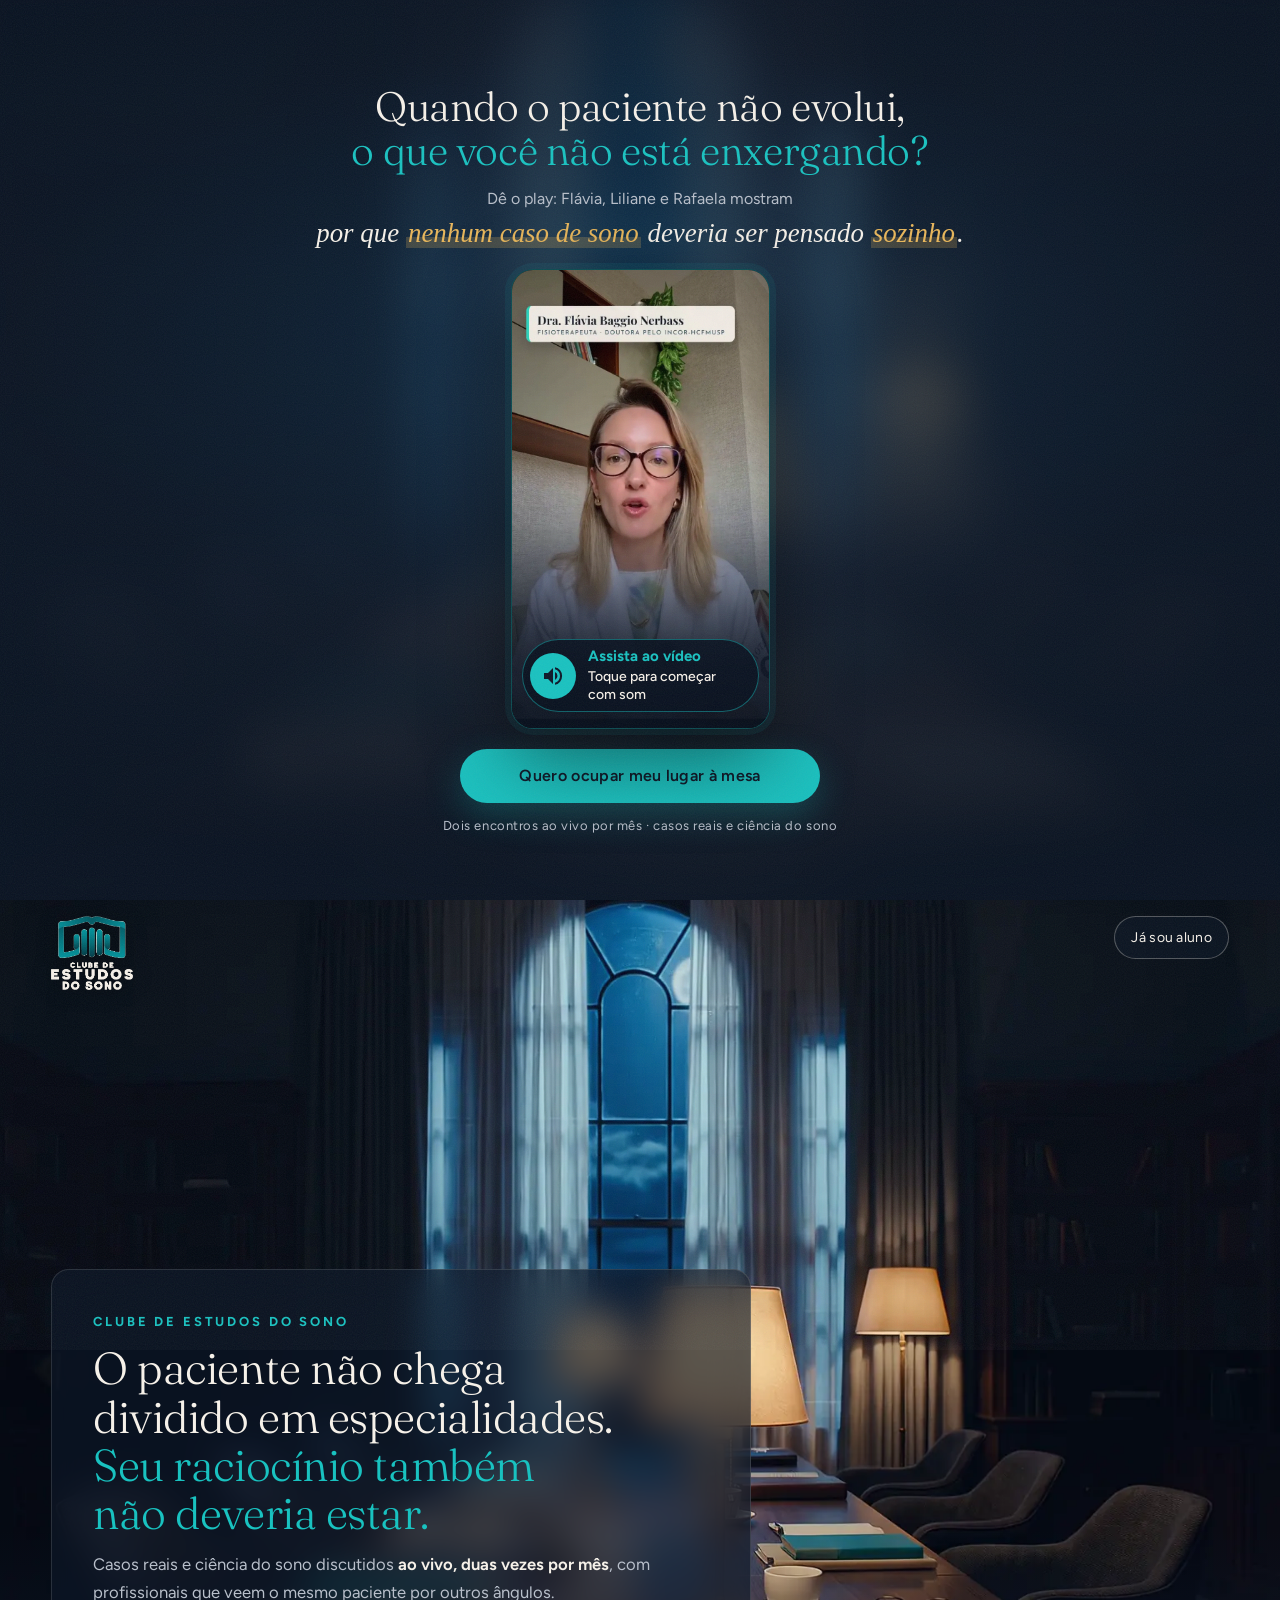
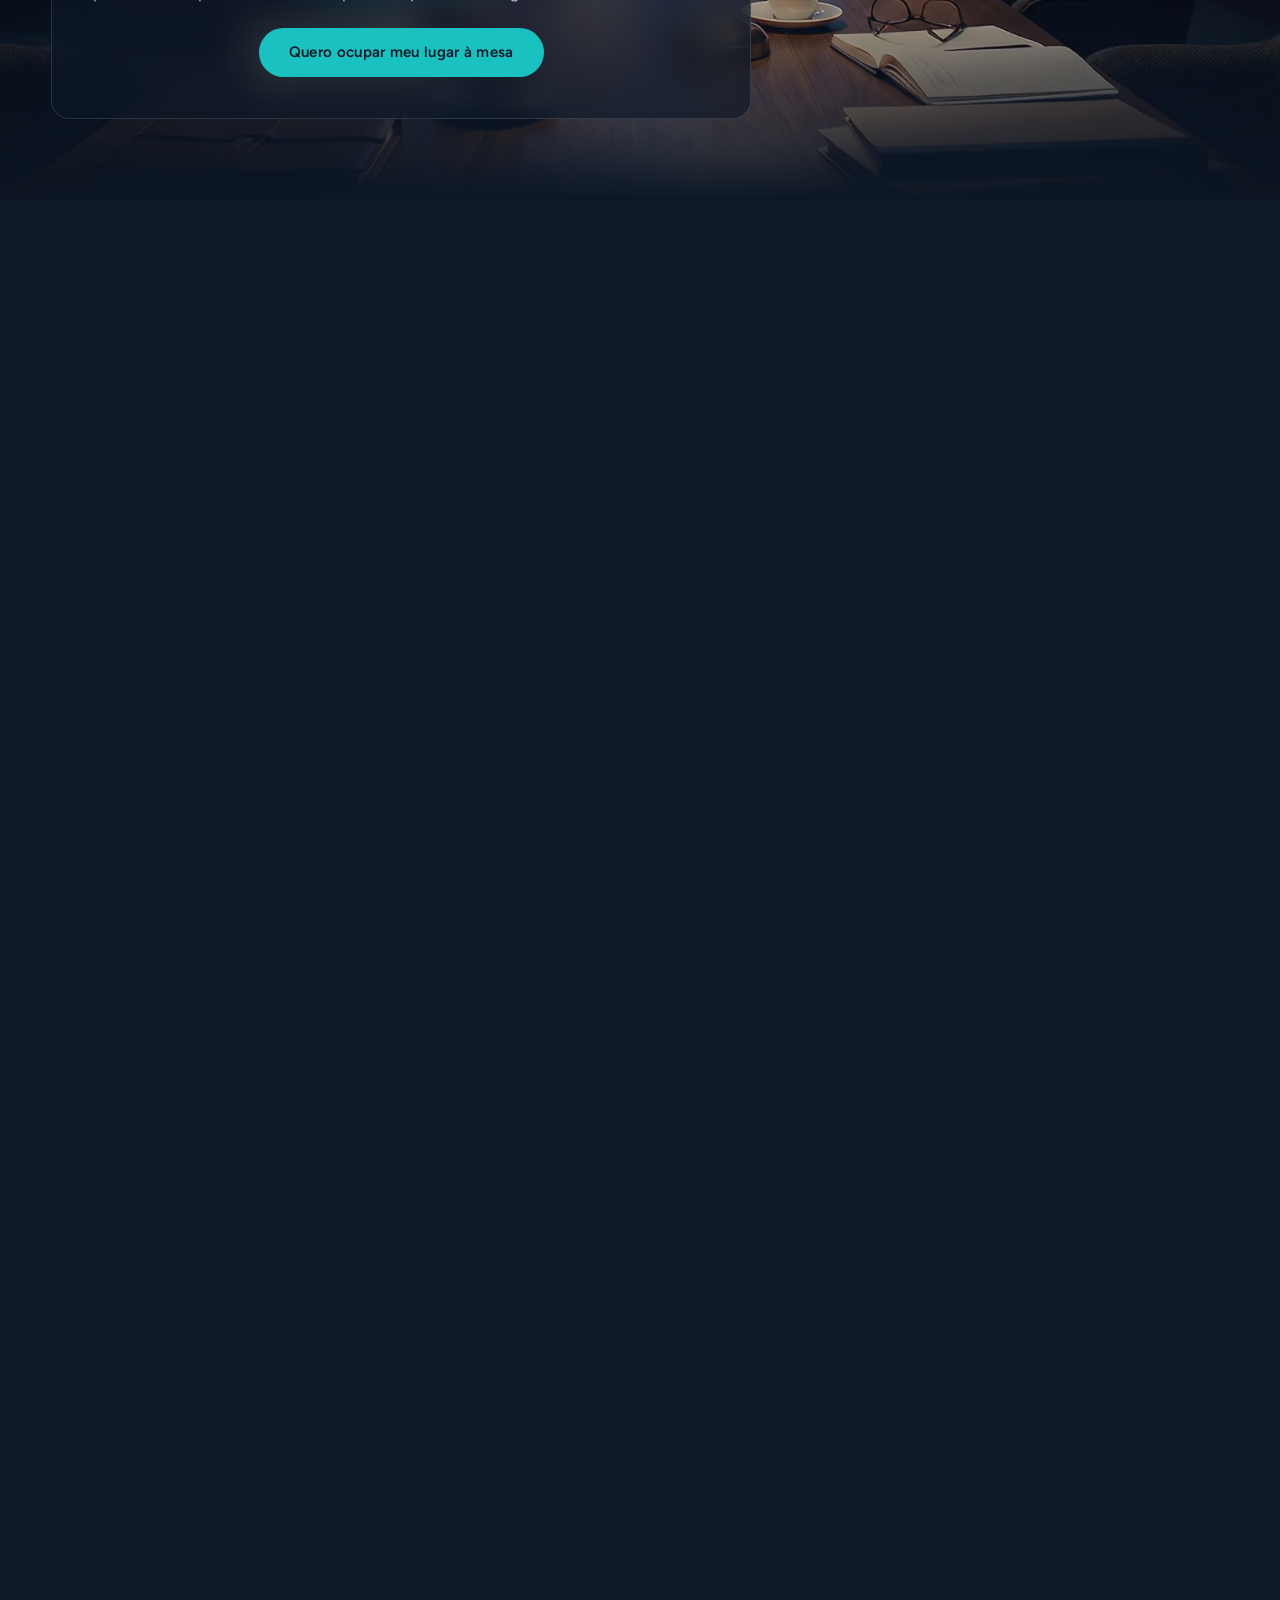
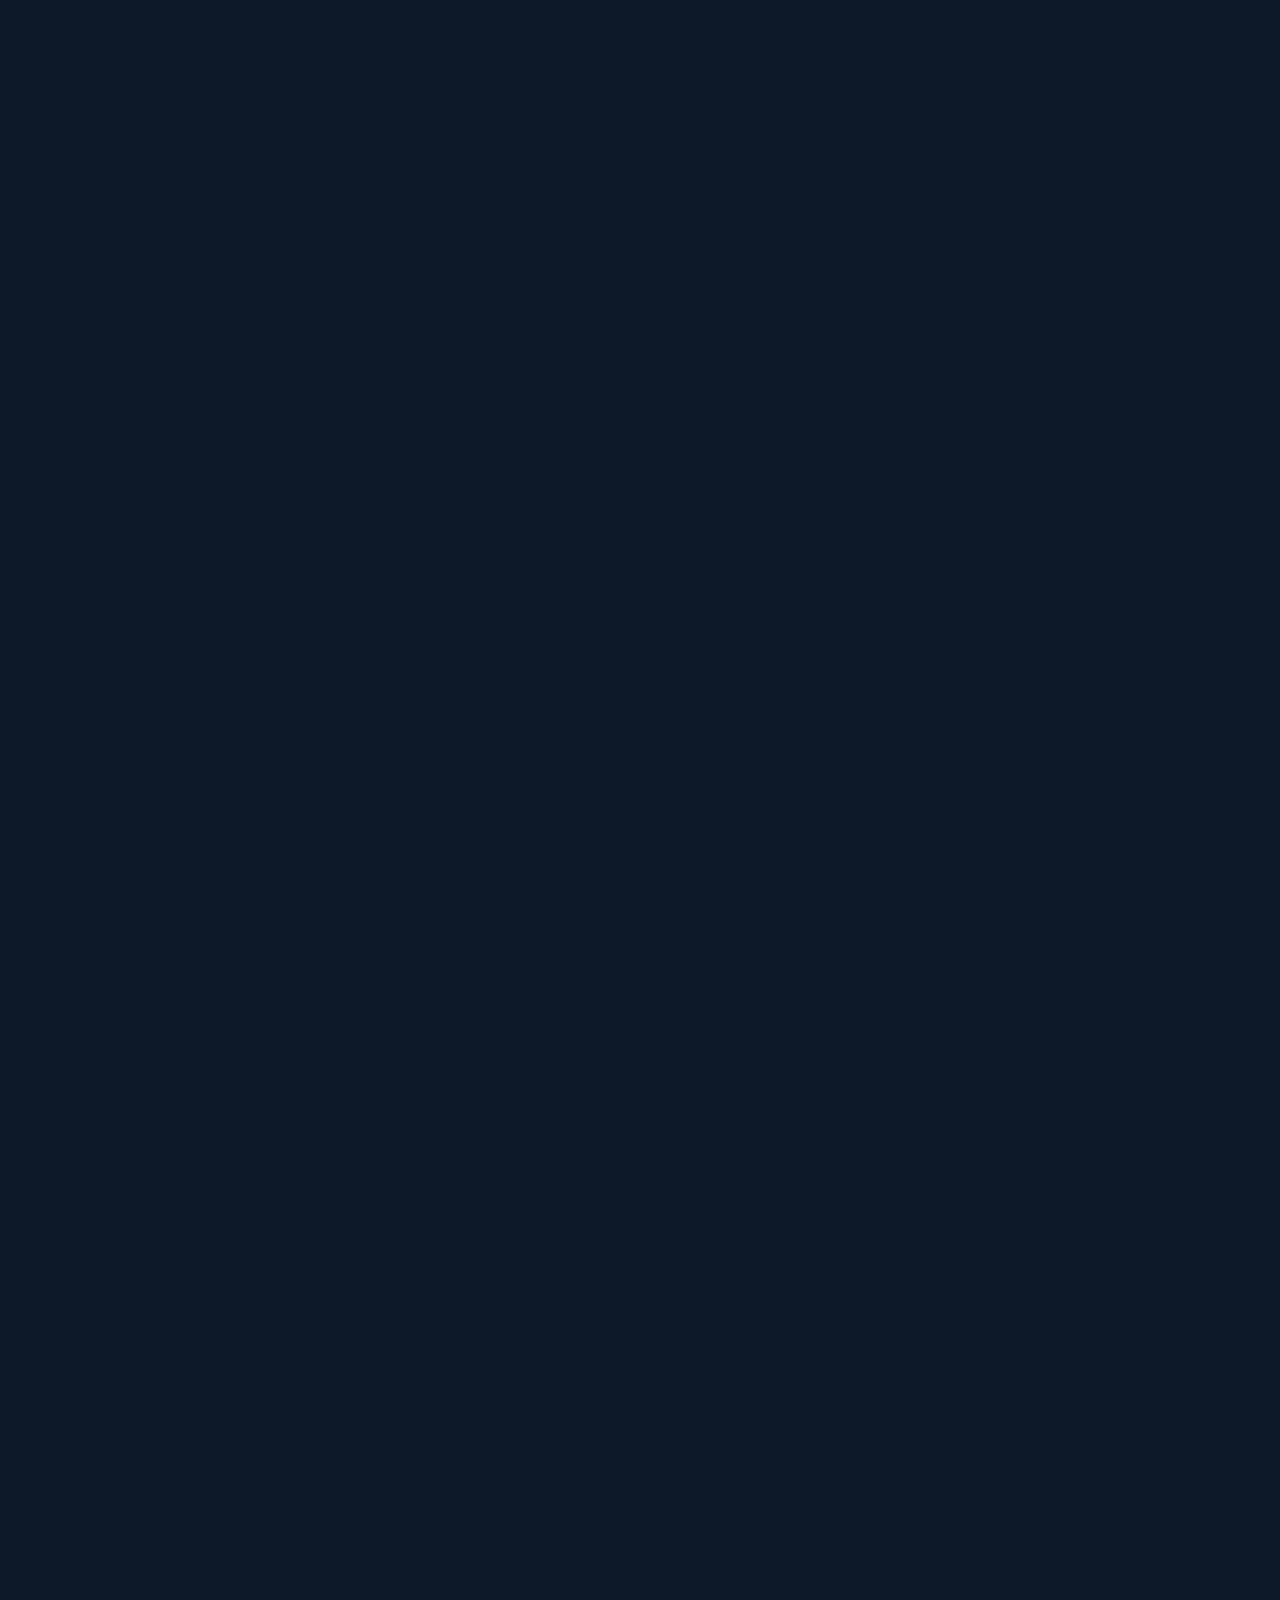
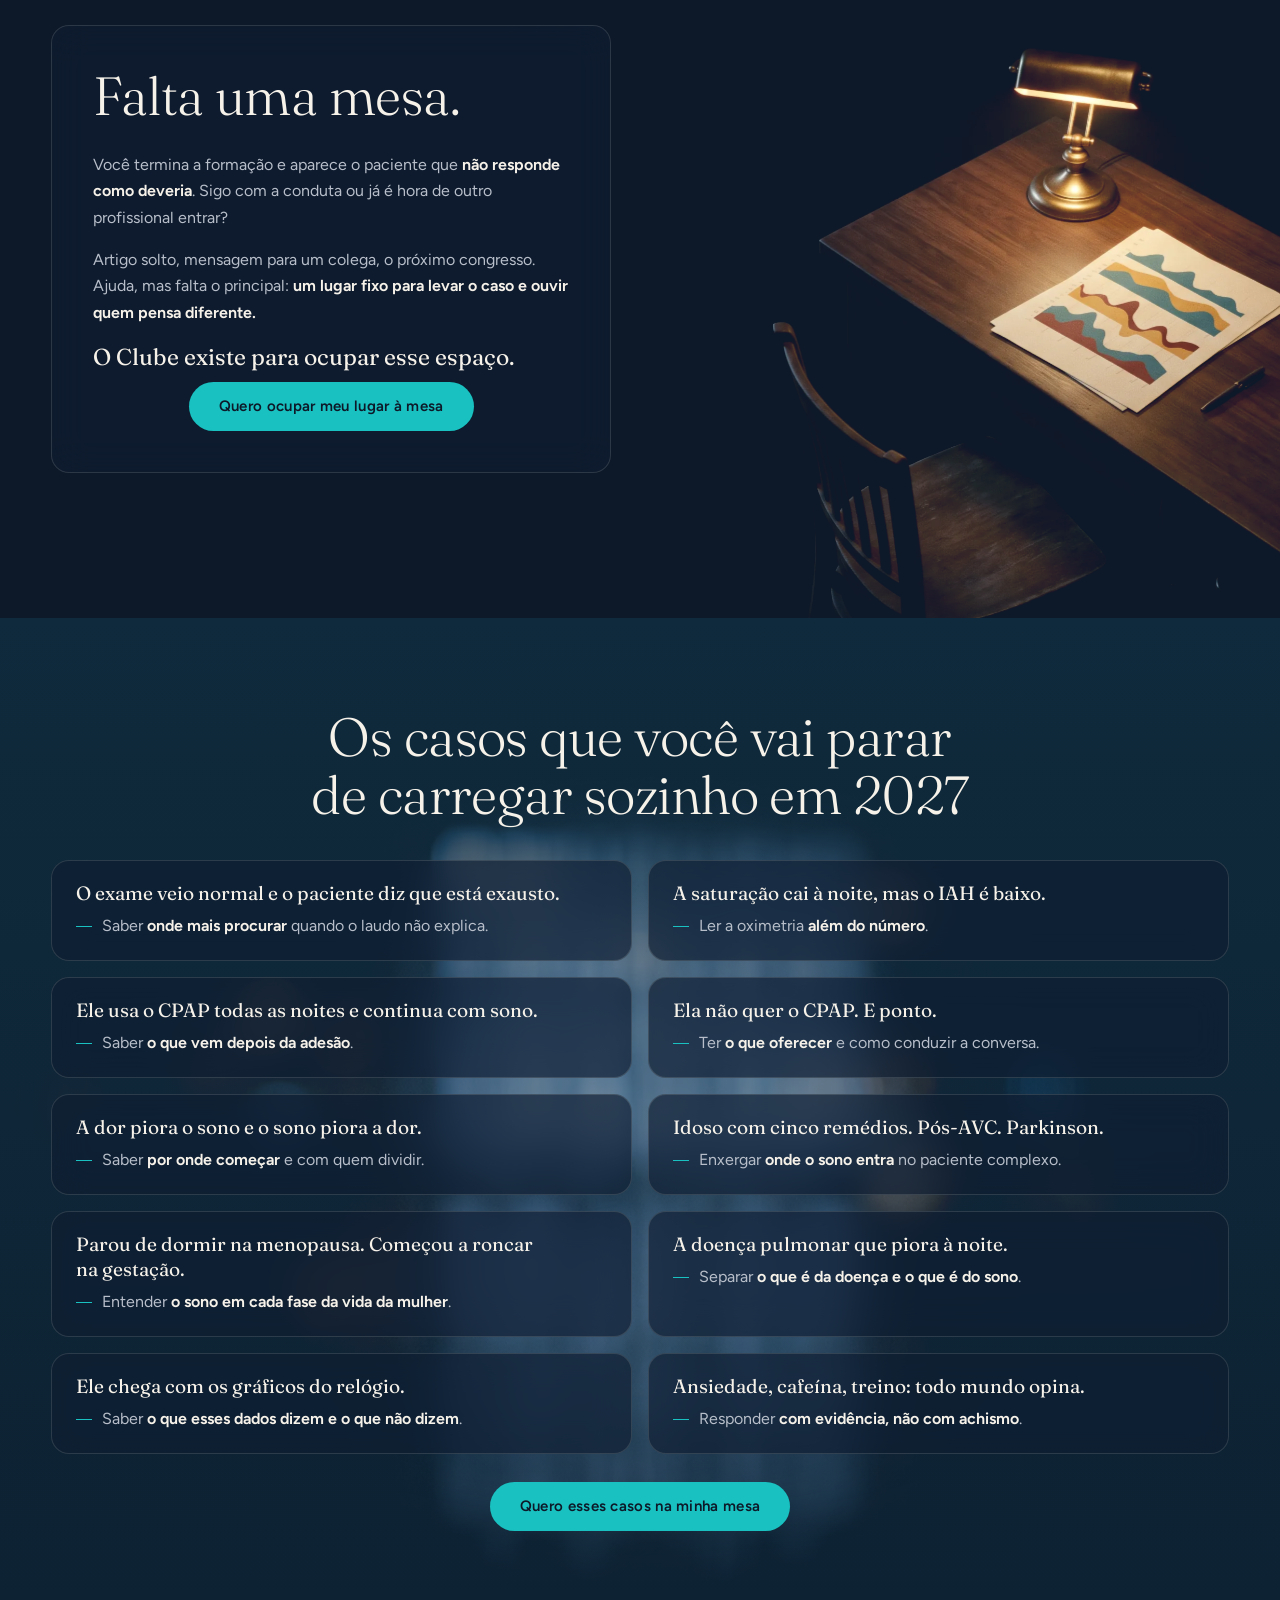
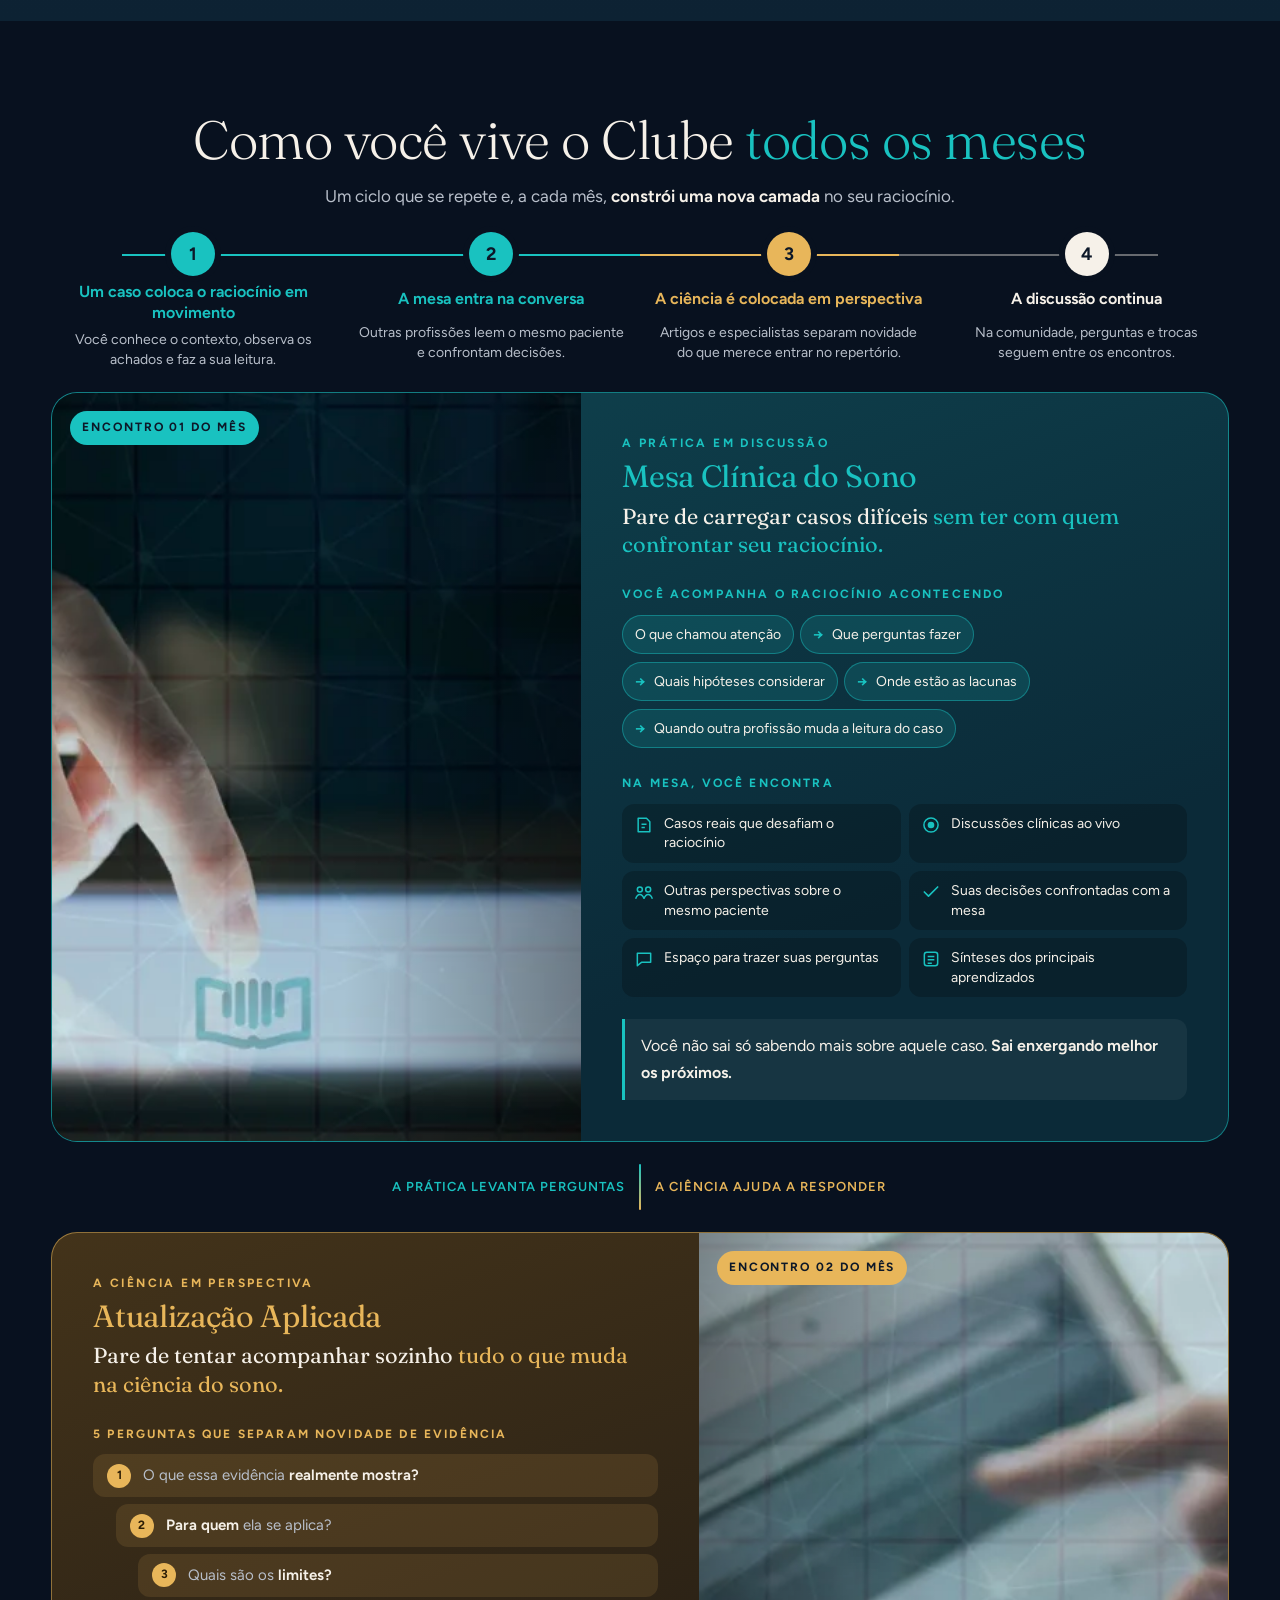
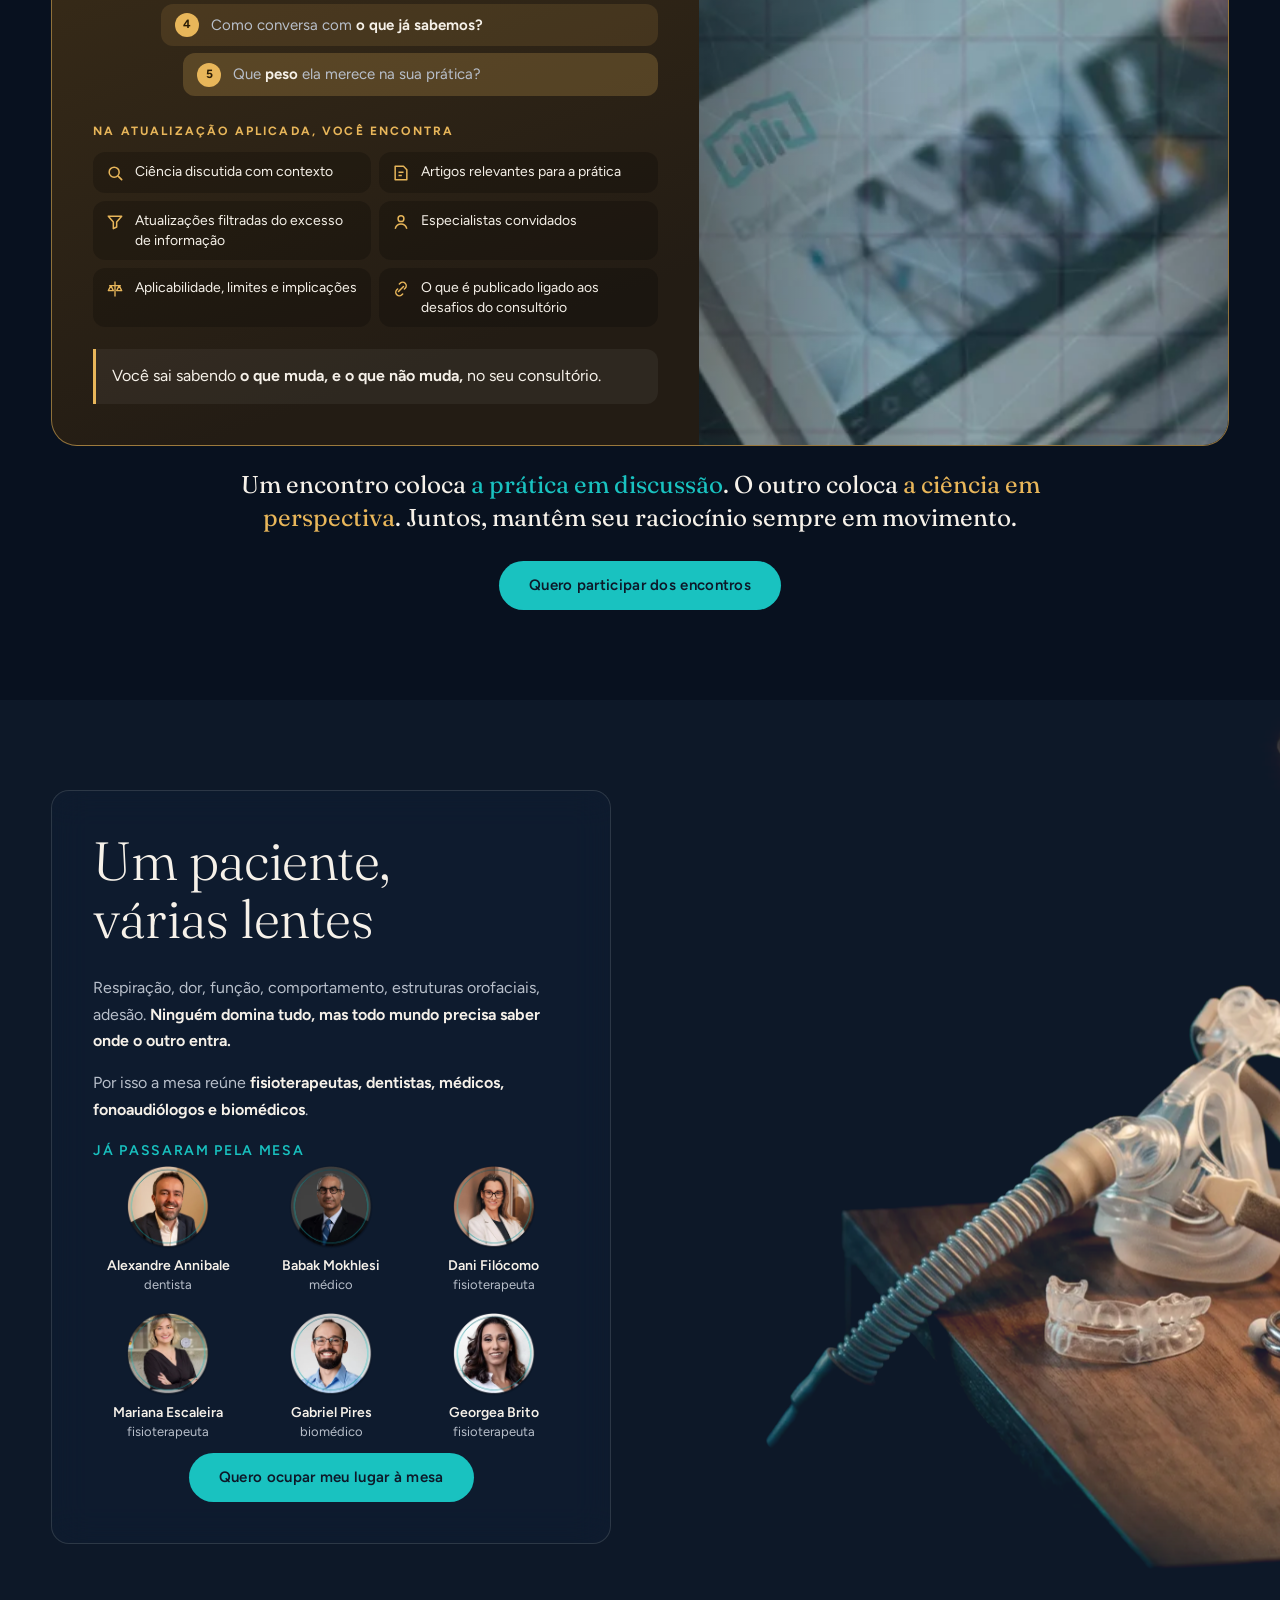
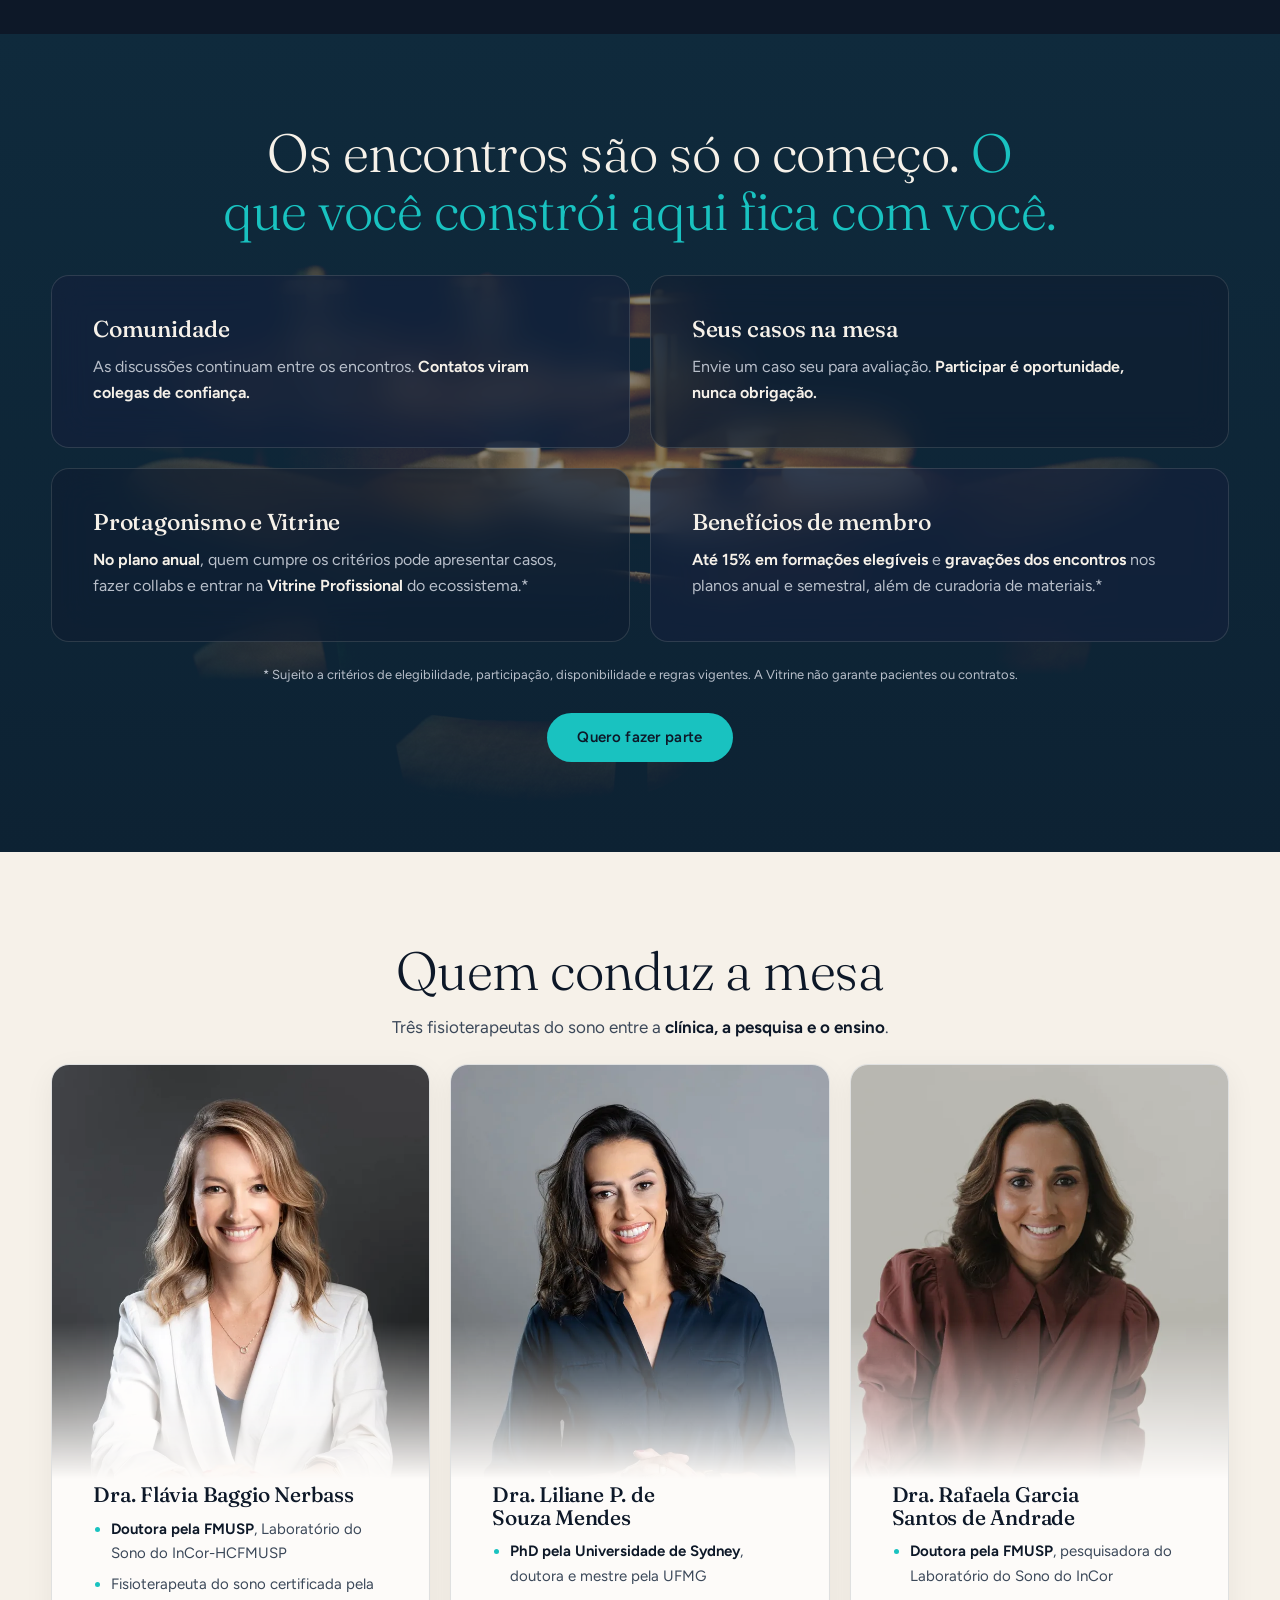
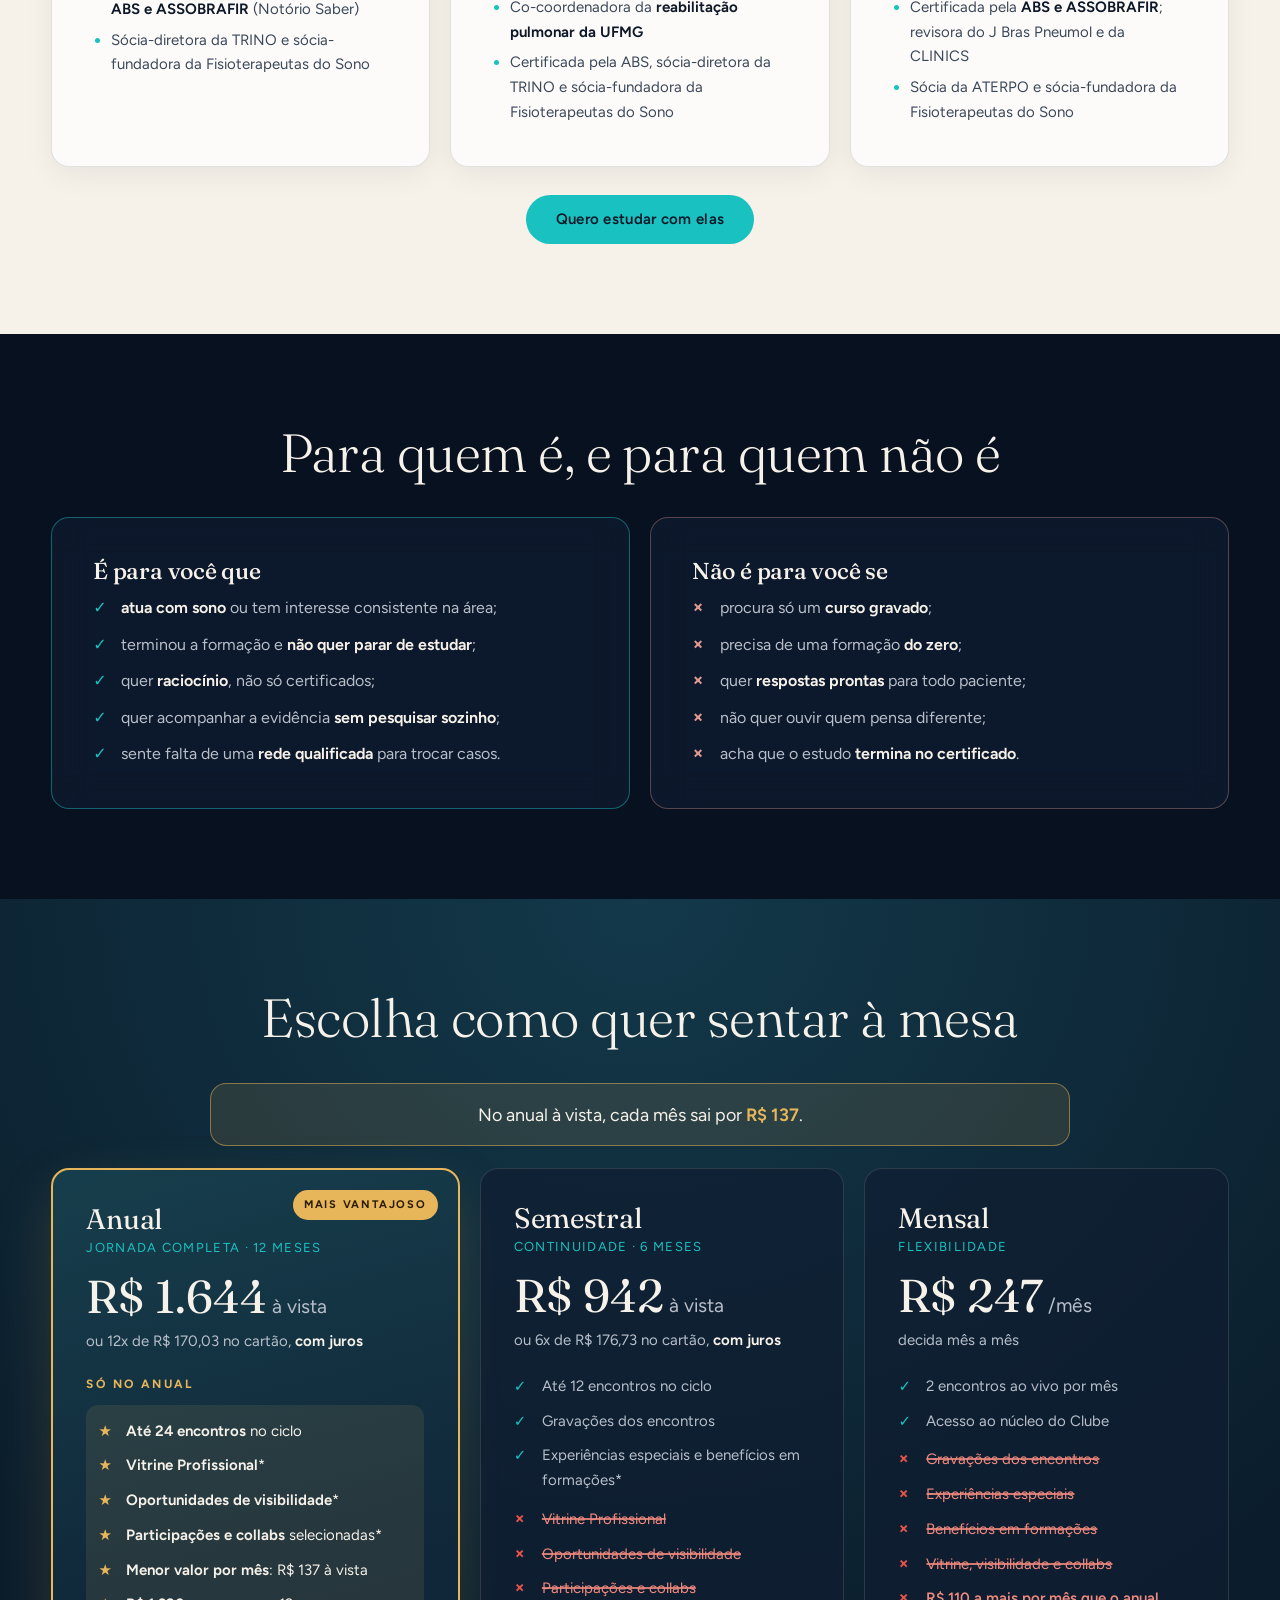
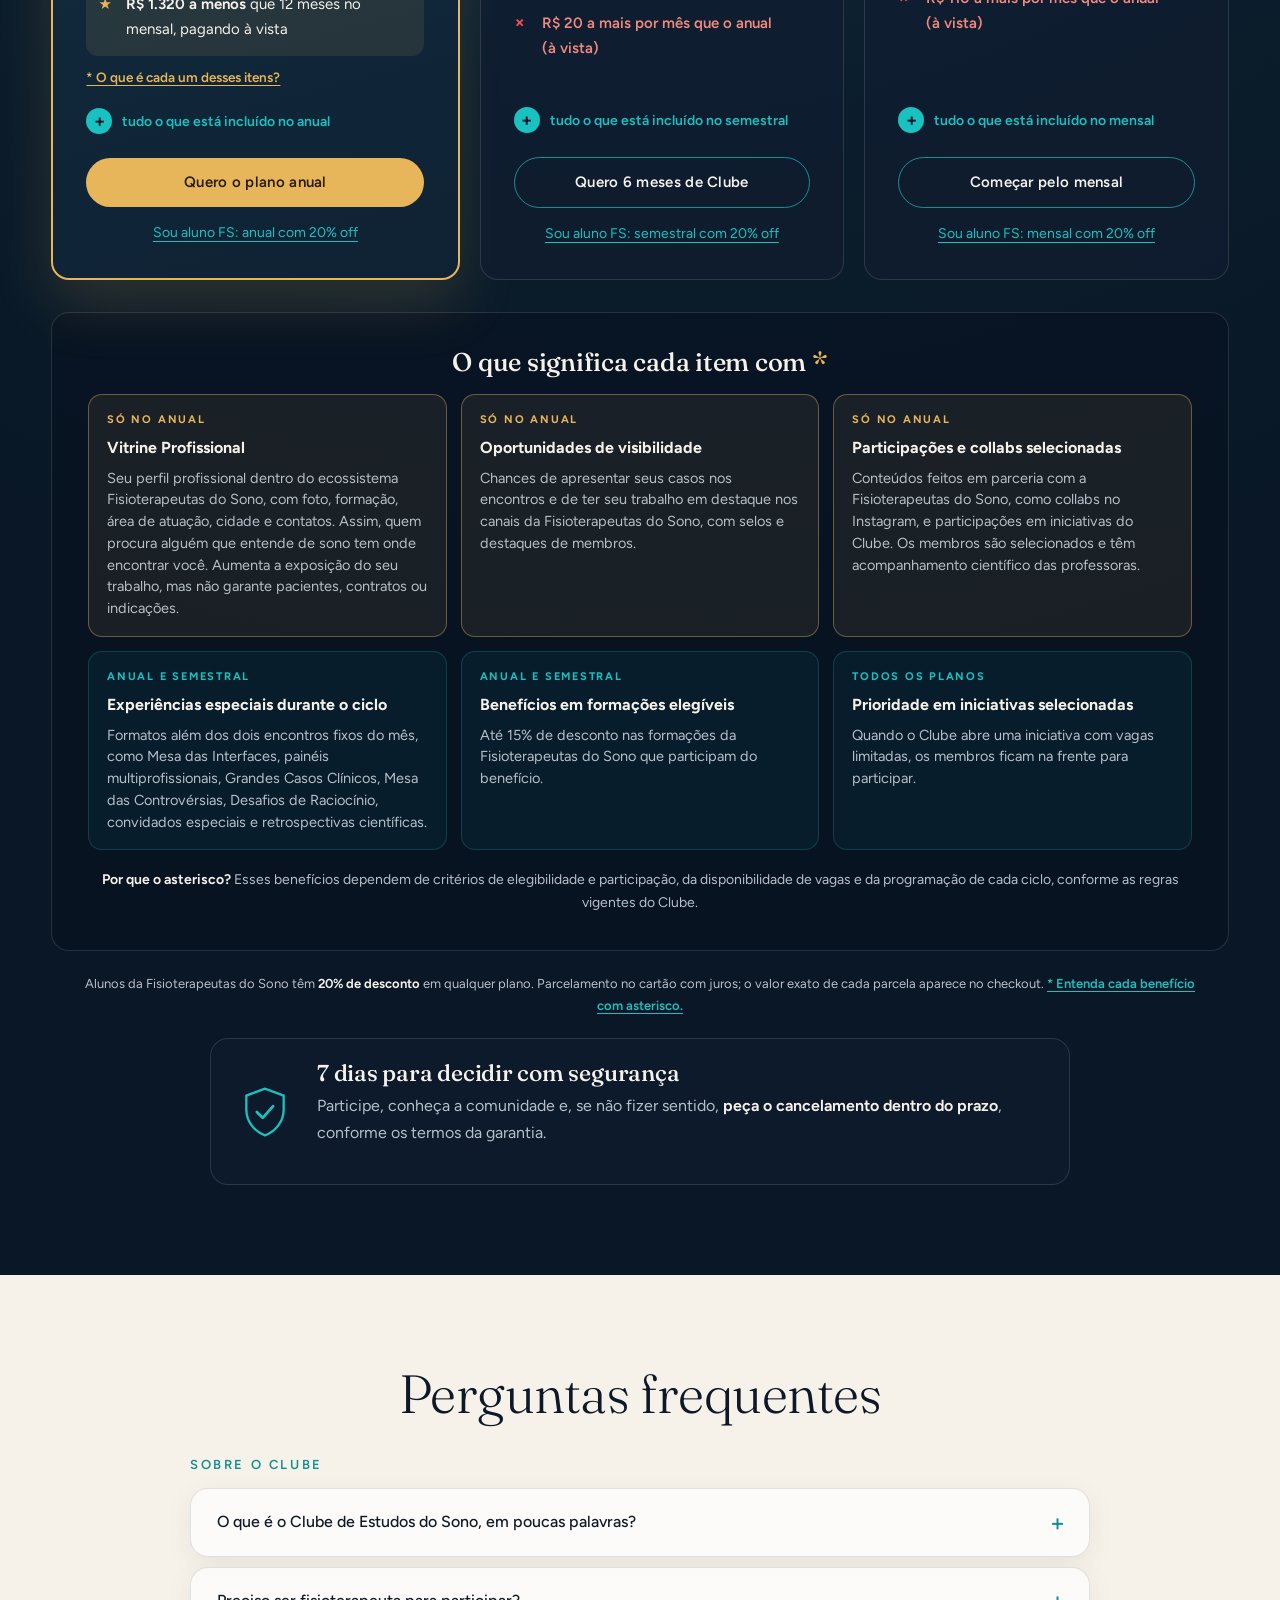
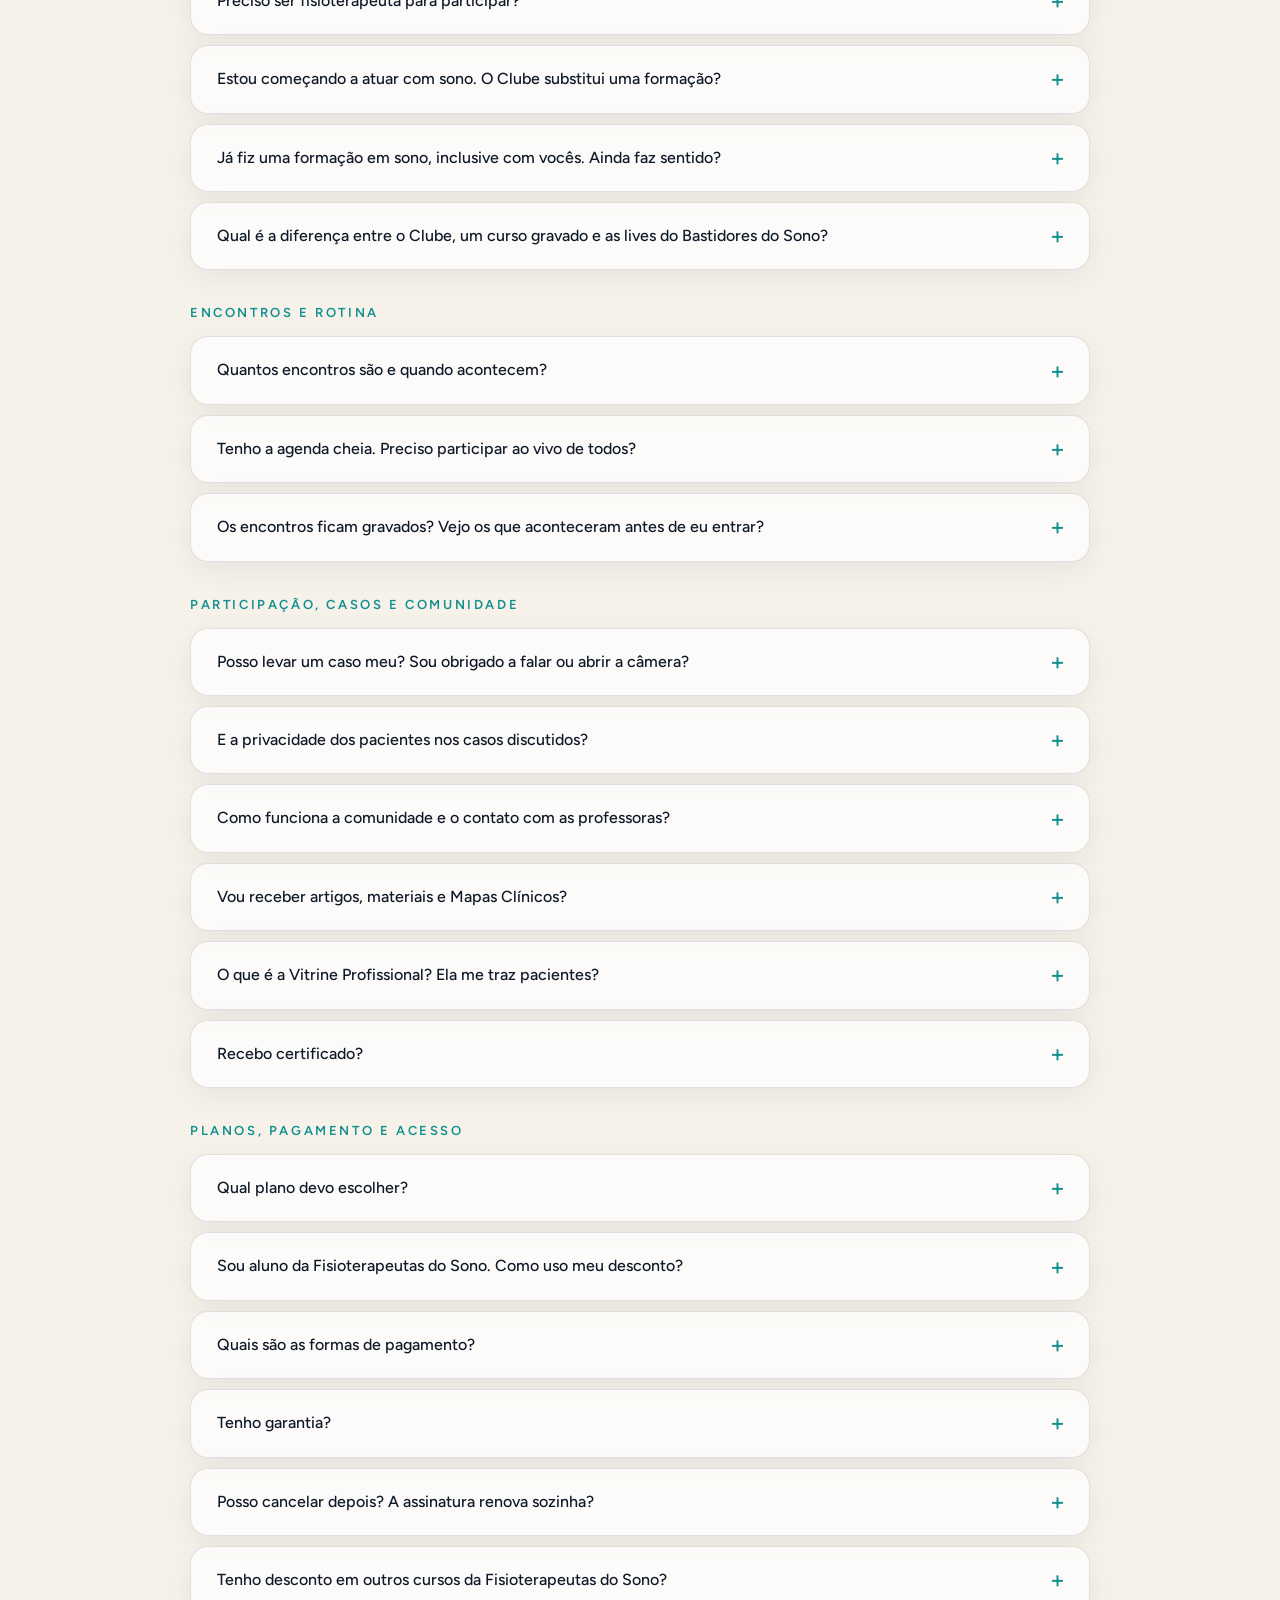
==== commit a5dd4fa1: "Clube: copy da Vitrine Profissional no bloco do asterisco Co-Authored-By: Claude Opus 5.5 <noreply@a" ====
--- a/clube/index.html
+++ b/clube/index.html
@@ -417,7 +417,7 @@
       <h3>O que significa cada item com <span class="ast">*</span></h3>
       <dl class="entenda-lista">
         <div class="entenda-item entenda-item--anual"><dt><span class="entenda-plano">Só no anual</span>Vitrine Profissional</dt>
-          <dd>Um espaço no ecossistema Fisioterapeutas do Sono com sua foto, formação, área de atuação, cidade e contatos, para quem procura um profissional encontrar você. Aumenta a exposição do seu trabalho, mas não garante pacientes, contratos ou indicações.</dd></div>
+          <dd>Seu perfil profissional dentro do ecossistema Fisioterapeutas do Sono, com foto, formação, área de atuação, cidade e contatos. Assim, quem procura alguém que entende de sono tem onde encontrar você. Aumenta a exposição do seu trabalho, mas não garante pacientes, contratos ou indicações.</dd></div>
         <div class="entenda-item entenda-item--anual"><dt><span class="entenda-plano">Só no anual</span>Oportunidades de visibilidade</dt>
           <dd>Chances de apresentar seus casos nos encontros e de ter seu trabalho em destaque nos canais da Fisioterapeutas do Sono, com selos e destaques de membros.</dd></div>
         <div class="entenda-item entenda-item--anual"><dt><span class="entenda-plano">Só no anual</span>Participações e collabs selecionadas</dt>
